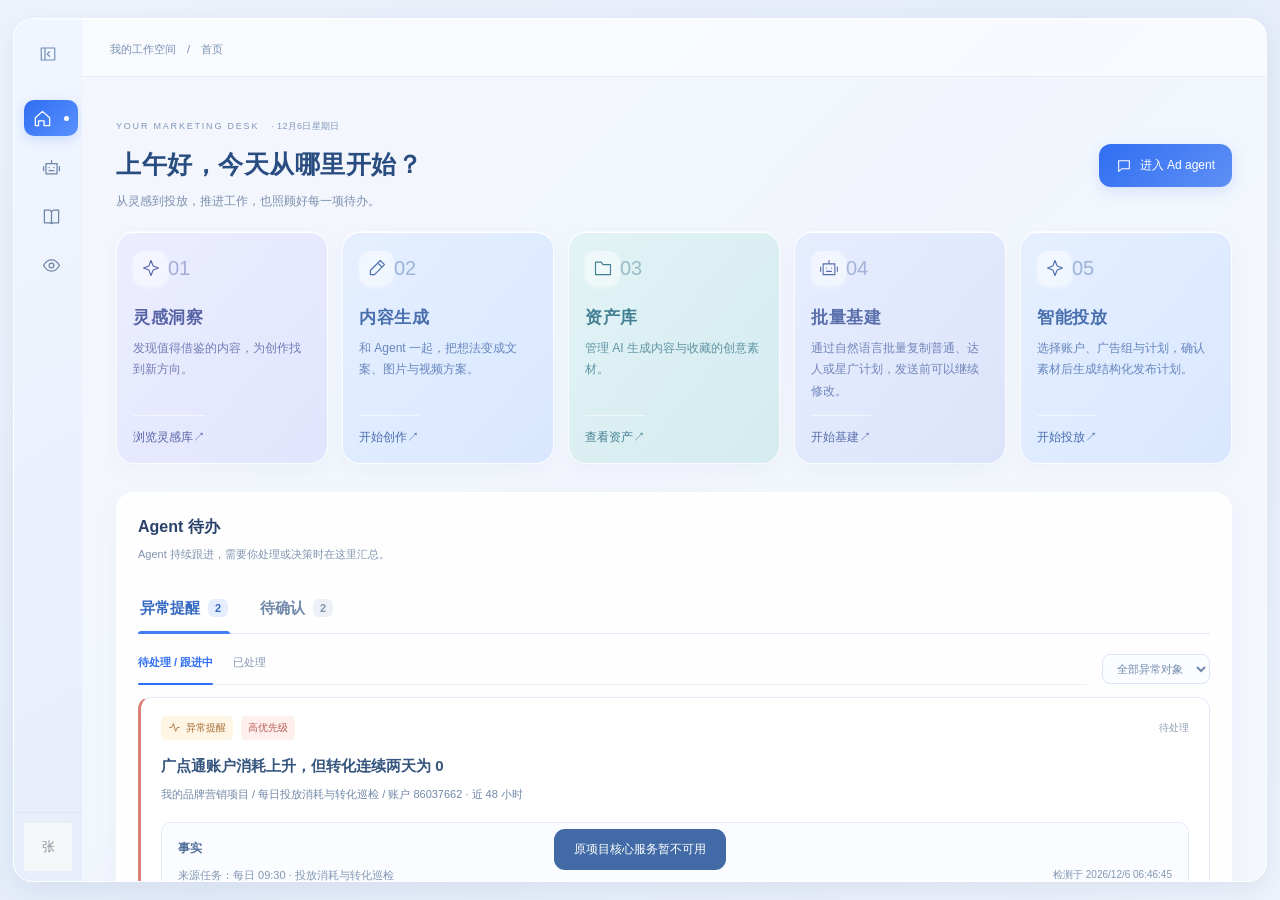
==== index.html @ 6345babe "Move project files into full management page" ====
<!doctype html><html lang="zh-CN"><head><meta charset="UTF-8"><meta name="viewport" content="width=device-width,initial-scale=1"><title>营销 Agent · 在线演示版</title><link rel="stylesheet" href="./marketing.css"><link rel="stylesheet" href="./release.css"><link rel="stylesheet" href="./journey.css"><link rel="stylesheet" href="./dashboard.css"><link rel="stylesheet" href="./inspiration.css?v=categorycascade3"><link rel="stylesheet" href="./assistant-workspace.css"><link rel="stylesheet" href="./agent-console.css"><link rel="stylesheet" href="./agent-focus.css"><link rel="stylesheet" href="./workspace-shell.css?v=projectpage1"><link rel="stylesheet" href="./video-workflow.css?v=exactbreakdown1"><link rel="stylesheet" href="./inspiration-tasks.css"><link rel="stylesheet" href="./content-assets.css"></head><body><div class="app" id="app"><aside class="sidebar"><div class="brand"><span class="brand-symbol">序</span><div>营销工作台<small>MARKETING WORKSPACE</small></div><button id="close-nav" class="mobile-only icon-btn" aria-label="关闭导航">×</button></div><button class="project-button" id="project-edit"><span class="project-avatar">M</span><span><b id="project-name"></b><small>项目空间 · 本地保存</small></span><span>⌄</span></button><nav id="navigation"></nav><div class="side-scroll"><div class="section-label">专业助理 <span>4</span></div><div class="agents" id="agents"></div><div class="section-label" style="margin-top:27px">最近工作 <span id="history-count"></span></div><div id="history"></div></div><div class="side-bottom"><div class="profile"><span class="profile-avatar">你</span><div>我的营销空间<small>本地工作版</small></div><button id="connections" class="icon-btn" aria-label="连接状态">⚙</button></div></div></aside><main class="main"><header><button id="open-nav" class="icon-btn mobile-only" aria-label="打开导航">☰</button><div class="breadcrumb"><span id="header-project"></span><span>/</span><b id="header-page">对话助手</b></div><button id="assistant-open" class="assistant-trigger">✧ 对话助手</button><button id="open-panel" class="context-button">◫ 项目资料</button></header><div id="view" class="view"></div></main><aside id="details" class="details"><div class="panel-header"><div class="panel-tabs"><button class="active" data-panel="context">项目资料</button><button data-panel="outputs">成果</button><button data-panel="flow">工作流</button></div><button class="icon-btn" id="close-panel" aria-label="关闭资料面板">×</button></div><div id="panel-body"></div><div class="panel-footer"><span class="live-dot"></span> 项目上下文自动共享 <span id="save-status">已保存</span></div></aside></div><dialog id="assistant-drawer" aria-label="全局对话助手"><div class="drawer-head"><div><b>✧ 项目对话助手</b><small>随时协作，保持当前工作现场</small></div><button id="assistant-expand" class="icon-btn" aria-label="展开助手">⤢</button><button id="assistant-close" class="icon-btn" aria-label="关闭助手">×</button></div><div class="drawer-context"><label for="assistant-project">当前项目</label><select id="assistant-project"></select><button id="assistant-new" class="small">＋ 新对话</button></div><div class="drawer-tabs"><button data-atab="chat" class="active">对话</button><button data-atab="history">历史</button><button data-atab="config">配置</button></div><div id="assistant-body"></div><div class="composer-area"><div class="composer-context"><span class="live-dot"></span><span id="composer-context">共享项目背景与已选资料</span><span class="local-pill">本地流程演示</span></div><form id="composer"><textarea id="prompt" aria-label="向营销助手提出需求" placeholder="给 Wefly 发送消息，@ 引用策略预设" rows="2"></textarea><div class="composer-tools"><button type="button" id="add-source" class="icon-btn" aria-label="添加资料">＋</button><span>项目助手 <span class="muted">⌄</span></span><small>未接入大模型</small><button id="send" type="submit" aria-label="发送" disabled>↑</button></div></form><div class="composer-foot">Enter 发送 · Shift + Enter 换行 <span>资料与草稿保存在此浏览器</span></div></div></dialog><dialog id="modal"><form id="modal-form"><div class="modal-head"><h2 id="modal-title"></h2><button type="button" id="modal-close" class="icon-btn" aria-label="关闭弹窗">×</button></div><p id="modal-desc"></p><div id="modal-fields"></div><div class="modal-actions"><button type="button" id="cancel">取消</button><button class="solid" id="save" type="submit">保存</button></div></form></dialog><div id="toast" role="status" hidden></div><script src="./static-host.js"></script><script src="./marketing.js?v=skillicon2"></script><script src="./release-core.js"></script><script src="./release-knowledge.js"></script><script src="./release-skills.js"></script><script src="./release-settings.js"></script><script src="./release-agent.js"></script><script src="./release-business.js"></script><script src="./journey-model.js"></script><script src="./journey-workbench.js"></script><script src="./dashboard-model.js"></script><script src="./dashboard.js"></script><script src="./inspiration-model.js"></script><script src="./inspiration.js?v=categorycascade3"></script><script src="./assistant-scenarios.js"></script><script src="./assistant-workspace.js?v=projectpage1"></script><script src="./assistant-presets.js"></script><script src="./agent-console.js"></script><script src="./agent-focus.js?v=primarytips1"></script><script src="./workspace-shell.js?v=projectpage1"></script><script src="./video-workflow.js?v=exactbreakdown1"></script><script src="./inspiration-tasks.js"></script><script src="./content-assets.js"></script></body></html>
---- marketing.css ----
:root{--ink:#30312f;--muted:#81837d;--line:#e2e2df;--side:#e7e7e6;--paper:#fcfcf9;--green:#52735b}*{box-sizing:border-box}body{margin:0;background:#f5f5f4;color:var(--ink);font:13px/1.6 -apple-system,BlinkMacSystemFont,"PingFang SC","Microsoft YaHei",sans-serif}button,input,textarea,select{font:inherit;color:inherit}button,a{cursor:pointer}button{border:1px solid var(--line);background:white;border-radius:9px;padding:8px 13px;transition:background .15s}button:hover{background:#f3f3ee}button:disabled{opacity:.45;cursor:not-allowed}button:focus-visible,a:focus-visible,input:focus-visible,textarea:focus-visible,select:focus-visible{outline:2px solid #91bca1;outline-offset:3px}a{color:#54755a;text-decoration:none}svg{width:20px;height:20px;fill:none;stroke:currentColor;stroke-width:1.6;stroke-linecap:round;stroke-linejoin:round;flex-shrink:0}.app{height:calc(100dvh - 36px);min-height:620px;margin:18px 13px;border-radius:20px;overflow:hidden;display:grid;grid-template-columns:238px minmax(420px,1fr) 330px;background:var(--paper);box-shadow:0 0 0 1px #d5d5d1,0 10px 32px #00000006}.sidebar{background:var(--side);display:flex;flex-direction:column;min-height:0}.brand{display:flex;gap:10px;align-items:center;padding:23px 22px 20px;font-size:16px;font-weight:600}.brand-symbol{font-family:'Songti SC',serif;font-size:24px;width:35px;height:35px;border:1px solid #b6b9b0;border-radius:11px;display:grid;place-items:center;background:#f3f2ed}.brand small{font-size:8px;letter-spacing:1.4px;color:#8d9087;display:block;font-weight:400;margin-top:2px}.project-button{margin:0 14px 16px;padding:11px;display:flex;align-items:center;gap:9px;text-align:left;background:#ffffff5c;border:1px solid #d8d9d4;border-radius:12px}.project-avatar{width:32px;height:32px;border-radius:9px;background:#eddcde;display:grid;place-items:center;color:#946a70;font-size:14px;font-weight:600}.project-button b{font-size:12px;font-weight:500;display:block;max-width:137px;white-space:nowrap;overflow:hidden;text-overflow:ellipsis}.project-button small{font-size:9px;color:#92958c}.project-button>span:last-child{margin-left:auto;color:#93988c}nav{padding:0 12px}nav a{display:flex;align-items:center;gap:12px;padding:9px 12px;margin:3px 0;color:#6c7167;border-radius:9px;font-size:12px}nav a.active{background:#f6f6f2;color:#30392f;box-shadow:0 1px 3px #00000004}nav a.active:after{content:'';width:5px;height:5px;background:#7aa180;border-radius:50%;margin-left:auto}nav a:hover{background:#ffffff70}nav .nav-divider{height:1px;background:#d8dad4;margin:12px}.side-scroll{padding:15px 20px;overflow:auto;flex:1;min-height:0}.section-label{font-size:10px;color:#90958b;display:flex;justify-content:space-between;align-items:center;margin-bottom:14px}.section-label>span{font-size:9px}.agents{display:grid;grid-template-columns:repeat(4,1fr);gap:7px}.agent{border:0;background:none;padding:0;font-size:9px;color:#7e8478;white-space:nowrap}.agent i{display:grid;place-items:center;width:35px;height:35px;border-radius:50%;margin:0 auto 7px;font-style:normal}.agent i svg{width:20px;height:20px;color:#454e3f}.agent:nth-child(1) i{background:#a9c7b0}.agent:nth-child(2) i{background:#e5cf8b}.agent:nth-child(3) i{background:#dfb290}.agent:nth-child(4) i{background:#c5bdd5}.history-item{display:flex;width:100%;gap:9px;align-items:center;border:0;background:none;padding:7px 0;font-size:10px;color:#80867a;text-align:left}.history-item span:last-child{overflow:hidden;white-space:nowrap;text-overflow:ellipsis}.history-item svg{width:15px;height:15px}.side-bottom{border-top:1px solid #d8dad4}.side-bottom>button{display:flex;align-items:center;gap:11px;width:100%;border:0;border-radius:0;background:#f1f1ed;padding:12px 23px;font-size:11px;color:#777e70}.side-bottom>button span:last-child{margin-left:auto}.profile{display:flex;align-items:center;gap:9px;padding:15px 20px;font-size:11px}.profile-avatar{display:grid;place-items:center;background:#ded5a4;border-radius:50%;width:29px;height:29px;color:#776f46}.profile small{display:block;font-size:9px;color:#999e91}.profile button{margin-left:auto}.main{min-width:0;display:flex;flex-direction:column;overflow:hidden}header{display:flex;align-items:center;justify-content:space-between;padding:22px 28px 17px;gap:10px;flex-shrink:0}.breadcrumb{display:flex;gap:11px;align-items:center;font-size:11px;color:#93988d;min-width:0}.breadcrumb span:first-child{overflow:hidden;text-overflow:ellipsis;white-space:nowrap;max-width:180px;color:#636c5c}.breadcrumb b{font-weight:400;white-space:nowrap;color:#666c60}.context-button{font-size:10px;border:0;background:transparent;color:#8b9284;white-space:nowrap}.view{padding:10px 32px 26px;overflow:auto;flex:1;scrollbar-width:thin;scrollbar-color:#dedfd7 transparent}.date-divider{display:flex;align-items:center;gap:12px;font-size:9px;color:#a4a79f;margin:5px 0 30px}.date-divider:before,.date-divider:after{content:'';height:1px;background:#ecece5;flex:1}.welcome-symbol{font-size:34px;line-height:1;margin-bottom:22px;color:#8e9d87}.welcome h1{font-family:'Songti SC',STSong,serif;font-size:31px;line-height:1.5;font-weight:500;margin:0 0 12px;letter-spacing:1px}.welcome p{color:#8b9182;font-size:12px;line-height:1.95;margin:0}.project-brief{margin-top:24px;display:flex;align-items:center;gap:12px;padding:15px 16px;background:#f1f2ec;border:1px solid #e6e8de;border-radius:14px}.brief-icon{width:35px;height:35px;display:grid;place-items:center;background:#e0e6d7;border-radius:10px;color:#7e8c70}.project-brief b{display:block;font-size:12px;font-weight:500}.project-brief small{font-size:10px;color:#929988}.project-brief button{margin-left:auto;font-size:10px;border:0;background:transparent;color:#718361;white-space:nowrap}.flow-strip{display:flex;gap:5px;align-items:center;flex-wrap:wrap;font-size:10px;color:#a2a898;margin:20px 0 27px}.flow-strip button{padding:5px 8px;border:0;background:transparent;color:#838e76;font-size:10px}.flow-strip button:first-child{background:#edf0e7;border-radius:6px;color:#60754f}.section-heading{display:flex;align-items:center;justify-content:space-between;margin:24px 0 13px}.section-heading h2{font-size:12px;font-weight:500;margin:0}.section-heading span{color:#a2a798;font-size:10px}.suggestions{display:grid;grid-template-columns:1fr 1fr;gap:12px}.suggestion{padding:17px 16px;border:1px solid #e6e7df;background:#fff;border-radius:16px;text-align:left;position:relative;min-height:112px}.suggestion i{display:grid;place-items:center;width:27px;height:27px;background:#edf1e7;border-radius:8px;margin-bottom:10px;color:#778c64}.suggestion:nth-child(2) i{background:#f1ecdf;color:#a38d58}.suggestion:nth-child(3) i{background:#eee9f3;color:#9986ad}.suggestion:nth-child(4) i{background:#f5eae2;color:#b28f73}.suggestion i svg{width:16px;height:16px}.suggestion b{font-size:12px;font-weight:500;display:block}.suggestion p{font-size:10px;line-height:1.8;color:#959c8c;margin:5px 0 0}.suggestion:after{content:'↗';position:absolute;right:15px;top:17px;color:#b4bbac}.status-note{font-size:10px;line-height:1.8;color:#969e8c;border-top:1px solid #e9eae3;padding-top:15px;margin-top:23px}.composer-area{padding:0 27px 15px;flex-shrink:0;background:var(--paper)}.composer-context{display:flex;align-items:center;gap:6px;font-size:9px;color:#959f8b;margin:0 5px 10px}.live-dot{width:5px;height:5px;background:#8aab85;border-radius:50%;display:inline-block;flex-shrink:0}.local-pill{margin-left:auto;background:#f0eee4;color:#999271;padding:2px 7px;border-radius:5px;font-size:9px}#composer{border:1px solid #dedfd7;background:white;border-radius:19px;padding:15px 16px 10px;box-shadow:0 3px 12px #00000003}#prompt{width:100%;border:0;outline:none;resize:none;background:none;font-size:12px;line-height:1.8;min-height:50px;max-height:120px}#prompt::placeholder{color:#a7ad9e}.composer-tools{display:flex;align-items:center;gap:10px;font-size:10px;color:#808b74;margin-top:9px}.composer-tools small{font-size:9px;color:#a8ad9e}.icon-btn{display:grid;place-items:center;padding:5px;border:0;background:transparent;border-radius:6px;color:#8c9483;font-size:17px}.composer-tools #send{margin-left:auto;width:31px;height:31px;border:0;background:#eeeeea;border-radius:10px;padding:0;color:#a5aa9a;font-size:20px}.composer-tools #send:not(:disabled){background:#c7dfbf;color:#527148}.composer-foot{font-size:8px;color:#a3ab98;display:flex;justify-content:space-between;margin:8px 5px 0}.details{background:white;border:1px solid #e3e4dd;border-radius:17px;margin:13px 13px 13px 0;display:flex;flex-direction:column;min-height:0;overflow:hidden}.panel-header{display:flex;justify-content:space-between;align-items:center;gap:5px;padding:18px 17px 14px;border-bottom:1px solid #f0f0eb}.panel-tabs{display:flex;gap:12px}.panel-tabs button{padding:4px 0;border:0;background:none;font-size:11px;color:#a0a595;border-radius:0}.panel-tabs button.active{color:#535f48;border-bottom:1px solid #829876}.panel-header .icon-btn{font-size:18px}#panel-body{padding:20px 18px;overflow:auto;flex:1;scrollbar-width:thin}.panel-intro{font-size:10px;color:#929b85;line-height:1.9;margin:0 0 20px}.setup-card{display:flex;align-items:center;gap:11px;width:100%;background:white;border:1px dashed #dcdfd2;border-radius:14px;padding:16px 12px;margin:10px 0;text-align:left}.setup-card.saved{border:1px solid #dce6d3;background:#fbfdf8}.setup-icon{width:33px;height:33px;display:grid;place-items:center;border-radius:9px;background:#e6efdc;color:#79905f;flex-shrink:0}.setup-card:nth-child(3n) .setup-icon{background:#eee8f7;color:#9c85bd}.setup-card:nth-child(3n+1) .setup-icon{background:#f6eade;color:#b19572}.setup-copy{min-width:0;flex:1}.setup-copy strong{font-weight:500;font-size:11px;display:block}.setup-copy small{font-size:9px;color:#98a08e;display:block;line-height:1.9;margin-top:3px;overflow:hidden;text-overflow:ellipsis;white-space:nowrap}.plus{font-size:18px;color:#b1b9a5}.saved .plus{font-size:13px;color:#83a26d}.panel-mini{margin-top:23px;border-top:1px solid #eeeFE8;padding-top:17px;font-size:10px;color:#909b82;line-height:1.9}.panel-mini b{display:block;font-size:11px;font-weight:500;color:#6f7d60;margin-bottom:6px}.panel-mini a{display:block;margin-top:9px;color:#758c62}.panel-footer{padding:14px 18px;border-top:1px solid #edeee7;display:flex;align-items:center;gap:6px;font-size:9px;color:#9ca58f}.panel-footer>span:last-child{margin-left:auto}.page-head{margin-bottom:21px}.page-head .eyebrow{font-size:9px;letter-spacing:2px;color:#9aa38e}.page-head h1{font-family:'Songti SC',STSong,serif;font-size:28px;font-weight:500;margin:7px 0}.page-head p{font-size:11px;color:#919b84;margin:0;line-height:1.9}.toolbar{display:flex;gap:8px;flex-wrap:wrap;margin-bottom:17px}.toolbar input,.toolbar select{min-width:0;flex:1;border:1px solid #e1e5d8;border-radius:9px;padding:9px 11px;background:white;font-size:11px}.solid{background:#52694b;color:white;border-color:#52694b}.solid:hover{background:#435c3d}.soft{background:#eef2e7;border-color:#dce5d0;color:#70885c}.small{font-size:10px;padding:6px 9px}.card{border:1px solid #e4e7dc;background:white;border-radius:16px;padding:18px;margin-bottom:14px}.card h3{font-size:13px;font-weight:500;margin:0 0 8px}.card p{font-size:11px;color:#929d84;line-height:1.9;margin:7px 0}.tag{display:inline-block;background:#f0f2e9;color:#85936f;padding:3px 7px;font-size:9px;border-radius:5px}.tag.gold{background:#f5f0df;color:#a29463}.tag.purple{background:#eeeaf3;color:#9b8cae}.tag.red{background:#f8eee8;color:#b58f77}.card-top{display:flex;align-items:center;justify-content:space-between;gap:10px;margin-bottom:10px}.card-actions{display:flex;gap:7px;flex-wrap:wrap;margin-top:13px}.card-actions button{font-size:10px;padding:7px 10px}.empty{padding:32px 19px;border:1px dashed #dce2d2;border-radius:16px;text-align:center;color:#98a18c;font-size:12px;line-height:2}.empty svg{display:block;margin:0 auto 10px;width:28px;height:28px}.two-cards{display:grid;grid-template-columns:1fr 1fr;gap:12px}.source-cover{height:90px;border-radius:11px;background:#edf0e5;display:flex;align-items:center;justify-content:space-between;padding:16px;margin-bottom:15px;color:#8c9c79}.source-cover.alt{background:#f2eae1;color:#ad9981}.source-cover.purple{background:#eee9f1;color:#a596af}.source-cover svg{width:36px;height:36px}.source-cover span{font-family:'Songti SC',serif;font-size:20px}.copy{white-space:pre-wrap;font-size:12px;line-height:2;color:#758365;background:#f8faf4;padding:15px;border-radius:10px;overflow-wrap:anywhere}.copy.locked{background:#fcf8ed;border:1px solid #eee4c3}.timeline{border-left:1px solid #e1e7d8;padding-left:18px;margin:14px 0 14px 8px}.timeline-item{position:relative;padding:0 0 19px}.timeline-item:before{content:'';position:absolute;left:-22px;top:7px;width:7px;height:7px;border-radius:50%;background:#acbd9b;border:2px solid #fcfcf9}.timeline-item b{font-size:12px;font-weight:500}.timeline-item p{font-size:11px;color:#97a087;margin:5px 0}.metrics{display:grid;grid-template-columns:repeat(3,1fr);gap:10px;margin-bottom:17px}.metric{background:#f2f4ed;border-radius:12px;padding:14px 12px}.metric small{color:#98a38c;font-size:10px}.metric b{display:block;font-size:24px;color:#6d815b;font-weight:500;margin-top:5px}.message{padding:14px 16px;border:1px solid #e4e8db;border-radius:14px;margin:14px 0;font-size:12px;line-height:1.9;white-space:pre-wrap;overflow-wrap:anywhere}.message.user{background:#eef2e8;margin-left:32px}.message.assistant{background:white;margin-right:8px}.message small{display:block;color:#a1ab94;font-size:9px;margin-bottom:6px}.message button{margin-top:12px;font-size:10px}.notice{background:#f6f2e7;border:1px solid #ebe5d2;border-radius:11px;color:#a19574;font-size:10px;line-height:1.9;padding:12px 14px;margin-bottom:17px}.data-table{overflow:auto}table{border-collapse:collapse;width:100%;font-size:11px}td,th{padding:10px;border-bottom:1px solid #e8ecdf;text-align:left;font-weight:400}th{color:#a1aa95}td{color:#7d8e6a}.flow-step{display:flex;gap:12px;margin-bottom:21px;align-items:flex-start}.flow-number{background:#edf2e7;color:#8a9e73;display:grid;place-items:center;width:25px;height:25px;border-radius:50%;font-size:10px;flex-shrink:0}.flow-step b{font-size:11px;font-weight:500}.flow-step p{font-size:10px;color:#9da78e;margin:4px 0}.flow-step button{font-size:9px;padding:5px 8px;margin-top:5px}.panel-output{padding:12px 0;border-bottom:1px solid #edf0e6}.panel-output b{display:block;font-size:11px;font-weight:500}.panel-output small{font-size:9px;color:#a2ac93}.panel-output button{font-size:9px;padding:4px 8px;float:right}dialog{width:min(600px,calc(100vw - 28px));max-height:86vh;overflow:auto;border:1px solid #dce0d3;border-radius:20px;padding:25px;background:#fcfcf9;box-shadow:0 20px 60px #303b2225}dialog::backdrop{background:#34382c50;backdrop-filter:blur(3px)}.modal-head{display:flex;justify-content:space-between;align-items:center}.modal-head h2{font-size:18px;font-weight:500;margin:0}#modal-desc{font-size:11px;color:#939e84;line-height:1.9;margin:12px 0 20px}#modal-fields label{display:block;font-size:11px;margin:14px 0;color:#78866a}#modal-fields input,#modal-fields textarea,#modal-fields select{display:block;width:100%;padding:10px;border:1px solid #dce3d1;border-radius:9px;background:white;margin-top:7px;font-size:12px}#modal-fields textarea{min-height:100px;resize:vertical}.modal-actions{display:flex;gap:9px;justify-content:flex-end;margin-top:22px;font-size:12px}#toast{position:fixed;bottom:30px;left:50%;transform:translateX(-50%);background:#54634b;color:white;padding:11px 20px;border-radius:11px;font-size:12px;z-index:20;max-width:85vw}.mobile-only{display:none}.muted{color:#a6af9b}.hide-details{grid-template-columns:238px minmax(420px,1fr)}.hide-details .details{display:none}@media(min-width:1600px){.app{grid-template-columns:270px minmax(460px,1fr) 380px}.view{padding-inline:50px}.composer-area{padding-inline:45px}}@media(max-width:1150px){.app{grid-template-columns:205px minmax(365px,1fr) 280px}.brand{padding:20px 17px;font-size:14px}.view{padding:8px 23px 24px}.composer-area{padding-inline:20px}.side-scroll{padding:15px}header{padding:20px}.hide-details{grid-template-columns:205px minmax(365px,1fr)}.panel-tabs{gap:9px}.panel-tabs button{font-size:10px}.welcome h1{font-size:27px}.agents{gap:4px}.agent i{width:31px;height:31px}}@media(max-width:900px){.app,.hide-details{grid-template-columns:205px minmax(0,1fr)}.details{display:none}.app.show-details .details{display:flex;position:fixed;right:16px;top:18px;bottom:18px;width:330px;margin:0;z-index:6;box-shadow:-15px 0 50px #343b2525}.view{padding-inline:28px}.composer-area{padding-inline:24px}}@media(max-width:600px){.app,.hide-details{margin:8px;height:calc(100dvh - 16px);min-height:0;border-radius:16px;grid-template-columns:minmax(0,1fr)}.sidebar{display:none}.app.show-nav .sidebar{display:flex;position:fixed;left:8px;top:8px;bottom:8px;width:245px;z-index:8;box-shadow:20px 0 50px #343b2530;border-radius:16px}.mobile-only{display:grid}.brand .mobile-only{margin-left:auto}.app.show-details .details{left:12px;right:12px;top:12px;bottom:12px;width:auto}.main header{padding:16px 13px;gap:7px}.breadcrumb{gap:7px;font-size:10px;flex:1}.breadcrumb span:first-child{max-width:115px}.context-button{padding:6px;font-size:10px}.view{padding:8px 19px 23px}.welcome h1{font-size:25px}.welcome p{font-size:11px}.welcome-symbol{margin-bottom:17px}.date-divider{margin-bottom:25px}.suggestions{gap:9px}.suggestion{padding:14px 12px}.suggestion b{font-size:11px}.suggestion p{font-size:10px}.composer-area{padding:0 14px 10px}.composer-context{font-size:8px}.composer-foot{font-size:7px}#prompt{font-size:11px}#composer{padding:12px}.two-cards{grid-template-columns:1fr}.toolbar input{flex-basis:100%}.project-brief{padding:12px;gap:8px}.project-brief small{font-size:9px}.metrics{gap:7px}.metric{padding:11px}.metric b{font-size:20px}.flow-strip{gap:2px}.flow-strip button{padding:5px;font-size:9px}.page-head h1{font-size:25px}.card{padding:15px}}
@media(prefers-reduced-motion:reduce){*{transition:none!important}}
/* Blue frost visual system; business navigation and existing workflows retained. */
:root{--ink:#24365a;--muted:#7a8aa8;--line:#e3eaf6;--side:#edf3fc;--paper:#f5f8fe;--green:#2f6ef2}body{background:linear-gradient(135deg,#eef3fb 0%,#e4ecf9 50%,#eef2fb 100%);color:#24365a}.app{background:#f5f8fecc;border:1px solid #ffffffbb;box-shadow:0 8px 28px #1c3a7814,inset 0 1px 0 #fff}.sidebar{background:linear-gradient(150deg,#f0f5ffe8,#e5edfada)}.brand-symbol{background:linear-gradient(135deg,#2f6ef2,#77a4ff);color:white;border-color:#ffffff88;box-shadow:0 4px 12px #2f6ef220}.brand small{color:#889dc0}.project-button{background:#ffffffa8;border-color:#dce6f6}.project-avatar{background:#e0eafe;color:#6587c0}.project-button small{color:#8b9cb8}.project-button>span:last-child{color:#91a4c3}nav a{color:#6f85a6}nav a.active{background:linear-gradient(135deg,#2f6ef2,#5a92ff);color:white;box-shadow:0 4px 12px #2f6ef22b}nav a.active:after{background:white}nav a:hover{background:#dce9fe}nav a.active:hover{background:#427bf0}nav .nav-divider{background:#dae5f6}.side-scroll{display:none}.side-bottom{margin-top:auto;border-color:#dce7f8}.side-bottom>button{background:#f6f9ff99;color:#7690b6}.profile small{color:#8e9eb9}.profile-avatar{background:#dce8fd;color:#6287c2}.profile{color:#627b9e}.breadcrumb,.breadcrumb span:first-child,.breadcrumb b{color:#7890b3}.main header{background:#ffffff5c;border-bottom:1px solid #e5edf8}.assistant-trigger{margin-left:auto;color:white;background:linear-gradient(135deg,#2f6ef2,#5a92ff 65%,#7aa8ff);border:0;border-radius:10px;font-size:12px;padding:9px 15px;box-shadow:0 4px 12px #2f6ef225;white-space:nowrap}.assistant-trigger:hover{background:#3978f0}.context-button{color:#7796c2}.view{padding-top:25px}.welcome h1,.page-head h1{font-family:inherit;color:#2a548f;font-size:27px;font-weight:600;letter-spacing:0}.welcome-symbol{color:#729ce9}.welcome p,.page-head p{color:#7a8eac;font-size:12px}.page-head .eyebrow{color:#91a6c8}.date-divider{color:#91a6c7}.date-divider:before,.date-divider:after{background:#e2eaf8}.card,.suggestion{background:#ffffffdf;backdrop-filter:blur(8px);border-color:#ffffffc9;border-radius:18px;box-shadow:0 8px 28px #1c3a780d,inset 0 1px 0 white}.suggestion b{color:#476899;font-size:13px}.suggestion p,.card p{color:#7c91b1;font-size:12px}.suggestion i{background:#e7efff;color:#749be1}.suggestion:after{color:#9bb4dd}.card h3{font-size:14px;color:#47658f}.project-brief{background:linear-gradient(135deg,#eaf2ff,#f4f8ff);border-color:#dbe7fb}.project-brief b{color:#587cb4}.project-brief small{color:#8b9fbc}.project-brief button{color:#6790ce}.brief-icon{background:#dfeaff;color:#79a0e2}.flow-strip{color:#a4b6d3}.flow-strip button{color:#7b98c4}.flow-strip button:first-child{background:#e7effc;color:#5c89cb}.status-note{color:#8da2c1;border-color:#e3ebf7}.section-heading span{color:#91a5c3}.solid{background:linear-gradient(135deg,#2f6ef2,#5a92ff 65%,#7aa8ff);border-color:transparent;color:white;box-shadow:0 4px 14px #2f6ef225}.solid:hover{background:#3676ed}.soft{background:#edf4ff;border-color:#d9e6fb;color:#7198ce}button{border-color:#dce5f5;border-radius:10px}button:hover{background:#eef5ff}button:focus-visible,a:focus-visible,input:focus-visible,textarea:focus-visible,select:focus-visible{outline-color:#6d9bf5}a{color:#5687d2}.details{background:#ffffffdf;border-color:#ffffffd9;border-radius:18px;box-shadow:0 8px 28px #1c3a7808}.panel-tabs button{color:#94a6c2}.panel-tabs button.active{color:#4a7cc7;border-color:#6696e7}.panel-intro{color:#8b9fbd;font-size:11px}.setup-card{border-color:#dce7f7;background:#fbfdff}.setup-card.saved{background:linear-gradient(135deg,#f0f5ff,#e7efff);border-color:#aac5f4}.setup-copy strong{font-size:12px;color:#5a77a1}.setup-copy small{color:#869dbd;font-size:10px}.saved .plus{color:#6793da}.panel-mini{border-color:#e7edf7;color:#8ca0be}.panel-mini b{color:#6c8bb8}.panel-mini a{color:#638ed0}.panel-footer{color:#94a9c8;border-color:#e8eef8}.panel-header{border-color:#e8eef8}.icon-btn{color:#829bc1}.copy{background:#f2f7ff;color:#617fa9}.copy.locked{background:linear-gradient(160deg,#fffdf6,#fdf8ea);border-color:#ecd59a;color:#a28a53}.notice{background:#fcf8ee;color:#a28f67;border-color:#f0e5ca}.tag{background:#eaf1fd;color:#7297cc}.tag.gold{background:#faf3df;color:#b09a60}.metrics .metric{background:#eaf2ff}.metric b{color:#5d88cc}.metric small{color:#8ba3c7}.toolbar input,.toolbar select{border-color:#dbe6f7}.empty{border-color:#d9e6f7;color:#90a6c8}.source-cover{background:#e9f1fe;color:#8faade}.timeline{border-color:#c8dcf8}.timeline-item:before{background:#93b8ed;border-color:#f6f9ff}.timeline-item p{color:#8fa3c0}.data-table td{color:#7993b9}.data-table th{color:#94a9c8}td,th{border-color:#e5edf9}.muted{color:#95a9c7}dialog{background:#fafdff;border:1px solid white;box-shadow:0 20px 80px #1c3a783b}dialog::backdrop{background:#1f355b40;backdrop-filter:blur(3px)}#modal-desc{color:#829abb}#modal-fields label{color:#7893bb}#modal-fields input,#modal-fields textarea,#modal-fields select{border-color:#dbe6f8}.composer-area{background:#f6f9ff;padding:12px 22px 16px}.composer-context{color:#88a2c6}.composer-foot{color:#95a9c6}.composer-tools{color:#7793ba}.composer-tools small{color:#a0b1c9}#composer{border-color:#c9dcf8;border-radius:18px;box-shadow:0 4px 16px #2f6ef208}#prompt::placeholder{color:#a0b3ce}#send:not(:disabled){background:linear-gradient(135deg,#2f6ef2,#5a92ff)!important;color:white!important}.live-dot{background:#7c9edf}#toast{background:#416aa6;z-index:100}#assistant-drawer{position:fixed;inset:12px 12px 12px auto;margin:0;width:min(740px,56vw);height:calc(100dvh - 24px);max-height:none;max-width:none;border-radius:20px;padding:0;overflow:hidden;flex-direction:column}#assistant-drawer[open]{display:flex}#assistant-drawer.expanded{width:calc(100vw - 24px)}.drawer-head{display:flex;gap:12px;align-items:center;padding:20px 22px 16px;border-bottom:1px solid #e6edf8}.drawer-head>div{flex:1}.drawer-head b{display:block;font-size:16px;color:#426ba8}.drawer-head small{display:block;color:#91a6c3;font-size:10px;margin-top:4px}.drawer-context{display:flex;align-items:center;gap:10px;padding:14px 22px;font-size:11px;color:#869fc2}.drawer-context select{min-width:0;flex:1;border:1px solid #dce7f7;background:white;border-radius:9px;padding:9px;font-size:12px}.drawer-tabs{display:flex;gap:5px;margin:0 22px 12px;padding:4px;background:#edf3fd;border-radius:11px}.drawer-tabs button{border:0;background:none;flex:1;color:#819ac0;font-size:12px}.drawer-tabs button.active{color:white;background:linear-gradient(135deg,#2f6ef2,#5a92ff);box-shadow:0 3px 10px #2f6ef225}#assistant-body{flex:1;min-height:0;overflow:auto;padding:4px 22px 20px}.chat-welcome{text-align:center;padding:55px 25px}.chat-welcome .orb{display:grid;place-items:center;width:58px;height:58px;margin:0 auto 20px;background:linear-gradient(135deg,#e2edff,#f1f6ff);border-radius:18px;font-size:35px;color:#86a8e7}.chat-welcome h2{font-size:19px;color:#567bac}.chat-welcome p{font-size:12px;line-height:1.9;color:#859cba}.message{color:#607ca4;border-color:#dfe8f6}.message.user{background:#eaf2ff}.message small{color:#93a7c4}.context-chips{display:flex;flex-wrap:wrap;gap:6px;padding:0 0 13px}.context-chips span{font-size:10px;background:#edf4ff;color:#7197ce;padding:5px 8px;border-radius:7px}.session-item{display:block;width:100%;text-align:left;border:1px solid #e4ecf8;background:white;border-radius:12px;padding:13px 15px;margin:9px 0}.session-item.active{border-color:#8eb4f4;background:#eff5ff}.session-item b{display:block;font-weight:500;font-size:12px;color:#6583b1}.session-item small{font-size:10px;color:#9aacc7}.config-choice{display:flex;align-items:flex-start;gap:10px;padding:13px;background:#ffffffb8;border:1px solid #e1eaf8;border-radius:12px;margin:9px 0;font-size:12px;color:#637ea5}.config-choice input{accent-color:#2f6ef2;margin-top:5px}.config-choice span{flex:1}.config-choice small{display:block;font-size:10px;color:#92a5bf;margin-top:4px}.setting-tabs{display:flex;gap:7px;flex-wrap:wrap;margin-bottom:20px}.setting-tabs button.active{color:#fff;background:linear-gradient(135deg,#2f6ef2,#5a92ff);border-color:transparent}.setting-heading{font-size:13px;font-weight:500;color:#5b7da9;margin:20px 0 9px}.project-switcher{display:flex;gap:10px;margin-bottom:16px}.project-switcher select{flex:1;min-width:0;border:1px solid #dbe6f7;border-radius:10px;padding:10px;background:white}.scope-link{font-size:11px;color:#7192c0;display:block;margin-top:13px}.attach-note{border-left:3px solid #9cbeef;background:#eff5ff;padding:10px 12px;font-size:11px;line-height:1.8;color:#7895ba;margin-bottom:14px}.history-search{width:100%;padding:10px;border:1px solid #dce7f7;border-radius:10px;margin:8px 0;font-size:12px}.drawer-quiet .composer-area{display:none}@media(max-width:900px){#assistant-drawer{width:min(720px,86vw)}}@media(max-width:600px){#assistant-drawer{inset:0;width:100vw;height:100dvh;border-radius:0}#assistant-drawer.expanded{width:100vw}.drawer-head{padding:16px}.drawer-context{padding:12px 16px;flex-wrap:wrap}.drawer-context label{font-size:10px}.drawer-tabs{margin-inline:16px}#assistant-body{padding-inline:16px}.assistant-trigger{font-size:10px;padding:8px}.breadcrumb span:first-child{max-width:80px}.context-button{font-size:9px}.drawer-context select{max-width:100%}.main header{flex-wrap:wrap}.composer-context{flex-wrap:wrap}.welcome h1{font-size:24px}}
---- release.css ----
/* Source modules extend the existing blue frost workbench. */
:root{--release-accent:#2f6ef2;--release-surface:rgba(255,255,255,.82);--release-border:#dce6f6;--release-muted:#637797}
#navigation{overflow-y:auto;min-height:0;flex:1;scrollbar-width:thin;padding-bottom:16px}
#navigation a{min-height:36px;padding-top:8px;padding-bottom:8px}
.release-nav-heading{font-size:10px;letter-spacing:1px;color:#8294b0;padding:16px 13px 7px}
.sidebar .brand,.sidebar .project-button,.side-bottom{flex-shrink:0}
#workspace-settings svg{width:16px;height:16px;fill:none;stroke:currentColor;stroke-width:1.5}
.release-settings{display:grid;grid-template-columns:134px minmax(0,1fr);gap:18px;align-items:start;padding:17px;border:1px solid #fff;border-radius:18px;background:#ffffff60;box-shadow:0 8px 28px #1c3a7808}
.release-settings>nav{display:flex;flex-direction:column;gap:5px}
.release-settings>nav button{text-align:left;font-size:12px;line-height:1.5;padding:10px 9px;border:1px solid transparent;background:transparent;border-radius:10px;white-space:normal}
.release-settings>nav button.active{color:var(--release-accent);background:#eaf1ff;border-color:#c6d8fb;font-weight:600}
.release-settings>section{min-width:0;padding:3px 2px}
.release-settings h2{font-size:17px;margin:2px 0 13px}
.release-settings h3{font-size:13px}
.release-settings p{font-size:12px;line-height:1.85;color:var(--release-muted);margin-bottom:15px}
.release-settings .card{padding:16px;margin-top:12px;background:var(--release-surface)}
.release-section-title{display:flex;align-items:center;justify-content:space-between;gap:10px;margin-bottom:12px;flex-wrap:wrap}
.release-section-title h2,.release-section-title h3{margin:0}
.release-settings-grid{display:grid;grid-template-columns:1fr 1fr;gap:11px;margin:20px 0}
.release-settings-grid button{text-align:left;position:relative;padding:16px 13px;min-height:125px;background:var(--release-surface);border:1px solid #e1eaf8;border-radius:15px;box-shadow:0 5px 18px #1c3a7805}
.release-settings-grid svg{width:22px;height:22px;fill:none;stroke:var(--release-accent);stroke-width:1.5;margin-bottom:10px}
.release-settings-grid b,.release-settings-grid small{display:block}
.release-settings-grid b{font-size:13px;margin-bottom:6px}
.release-settings-grid small{font-size:11px;line-height:1.7;color:var(--release-muted)}
.release-settings-grid span{position:absolute;right:14px;top:16px;color:#90a4c4}
.release-settings-links{display:flex;flex-wrap:wrap;gap:12px 18px;border-top:1px solid var(--release-border);padding-top:16px;margin:12px 0 20px;font-size:12px}
.release-actions{display:flex;align-items:center;gap:8px;flex-wrap:wrap;margin:14px 0}
.release-summary{display:flex;align-items:center;justify-content:space-between;gap:12px;padding:12px 0 17px;font-size:12px;color:var(--release-muted)}
.release-footnote{font-size:11px!important;color:var(--release-muted);line-height:1.8;margin:12px 0 18px}
.release-empty{padding:24px 15px;text-align:center;border:1px dashed #c5d7f2;border-radius:15px;background:#f6f9ff;margin:18px 0}
.release-empty>span{display:grid;place-items:center;width:43px;height:43px;border-radius:14px;background:#e7efff;color:var(--release-accent);margin:0 auto 15px}
.release-empty svg{width:22px;height:22px;fill:none;stroke:currentColor;stroke-width:1.5}
.release-empty h3{font-size:15px}
.release-empty p{max-width:430px;margin:10px auto 18px;font-size:12px;line-height:1.85;color:var(--release-muted)}
.release-empty button{margin:4px}
.release-feature-grid{display:grid;grid-template-columns:1fr 1fr;gap:15px;margin:22px 0}
.release-feature-grid div{border-left:2px solid #b6cef7;padding-left:12px}
.release-feature-grid b,.release-feature-grid small{display:block;font-size:12px;line-height:1.8}
.release-feature-grid small{color:var(--release-muted);font-size:11px}
.release-meta{font-size:11px;color:var(--release-muted);margin:15px 0}
.knowledge-card h3{display:flex;align-items:center;gap:10px;overflow-wrap:anywhere}
.knowledge-card h3 svg{width:20px;height:20px;flex-shrink:0;fill:none;stroke:var(--release-accent);stroke-width:1.5}
.knowledge-card p{overflow-wrap:anywhere}
.release-form{display:flex;flex-direction:column;gap:14px}
.release-form label,.release-label,.release-form-grid label{display:flex;flex-direction:column;gap:8px;font-size:12px;line-height:1.6;min-width:0}
.release-form input:not([type=checkbox]),.release-form textarea,.release-form select,.release-form-grid input,.release-form-grid select,.release-label select{width:100%;border:1px solid var(--release-border);border-radius:9px;padding:10px 12px;background:var(--release-surface);color:inherit;min-width:0;font:inherit}
.release-form textarea{resize:vertical;line-height:1.8;min-height:100px}
.release-form .config-choice{flex-direction:row;align-items:center}
.release-form-grid{display:grid;grid-template-columns:1fr 1fr;gap:14px}
.release-form>button{align-self:flex-start}
.release-form details{border-bottom:1px solid var(--release-border);padding:13px 0}
.release-form details summary{cursor:pointer;font-size:13px;margin-bottom:12px;line-height:1.7}
.release-form details label{margin:10px 0}
.release-sticky-actions{position:sticky;bottom:0;background:#f4f8fff5;padding:12px;border:1px solid #dce8f9;border-radius:12px;z-index:1}
.release-colors{display:flex;flex-wrap:wrap;gap:9px;margin:14px 0 23px}
.release-colors button{width:28px;height:28px;border-radius:50%;background:var(--swatch);border:2px solid white;padding:0;color:white;box-shadow:0 0 0 1px #dce5f4}
.release-colors button[aria-pressed=true]{box-shadow:0 0 0 2px var(--swatch);outline-offset:4px}
.release-url{word-break:break-all}
.release-skill-list{display:flex;flex-direction:column;gap:11px}
.release-skill-item{display:flex;text-align:left;gap:13px;padding:18px;background:var(--release-surface);border:1px solid #e1eafa;border-radius:15px;align-items:flex-start}
.release-skill-item i{display:grid;place-items:center;width:36px;height:36px;background:#eaf1ff;border-radius:11px;color:var(--release-accent);flex-shrink:0}
.release-skill-item svg{width:18px;height:18px;stroke:currentColor;stroke-width:1.4;fill:none}
.release-skill-item>span:nth-child(2){flex:1;min-width:0}
.release-skill-item b,.release-skill-item small,.release-skill-item em{display:block;font-style:normal}
.release-skill-item b{font-size:13px;margin-bottom:7px}
.release-skill-item small{font-size:11px;color:var(--release-muted);line-height:1.75;display:-webkit-box;-webkit-line-clamp:2;-webkit-box-orient:vertical;overflow:hidden}
.release-skill-item em{font-size:10px;color:#8394ae;margin-top:9px;overflow-wrap:anywhere}
dialog.release-skill-dialog{width:min(1060px,94vw);max-width:1060px}
.release-editor-head{display:flex;align-items:center;gap:10px;justify-content:space-between;flex-wrap:wrap;margin:14px 0}
.release-editor-head button{font-size:11px;margin-left:5px}
.release-editor{display:grid;grid-template-columns:190px minmax(0,1fr);gap:14px;min-height:420px}
#skill-tree{background:#eef4ff;border-radius:12px;padding:9px;overflow:auto;max-height:52vh}
#skill-tree button{display:block;width:100%;border:0;background:transparent;text-align:left;font-size:11px;padding:8px;overflow-wrap:anywhere;line-height:1.7}
#skill-tree button.active{background:white;color:var(--release-accent)}
#modal-fields .release-code-label{margin:0;display:flex;flex-direction:column;min-width:0;gap:9px}
#skill-content{height:48vh;min-height:350px;white-space:pre;font-family:ui-monospace,SFMono-Regular,monospace;font-size:12px;line-height:1.7;resize:vertical}
.release-session{margin-bottom:12px}
.release-session .session-item{margin-bottom:4px}
.release-session-actions{display:flex;gap:9px;padding-left:7px}
.release-session-actions button{font-size:10px;background:transparent;border:0;padding:4px;color:var(--release-muted)}
.release-table-wrap{overflow:auto;border:1px solid #dce7f7;border-radius:14px;background:var(--release-surface);margin:16px 0}
.release-table-wrap table{border-collapse:collapse;width:100%;font-size:11px}
.release-table-wrap th{padding:14px 12px;text-align:left;background:#edf3fe;white-space:nowrap;font-weight:500}
.release-table-wrap td{padding:13px 12px;border-top:1px solid var(--release-border);line-height:1.8;min-width:85px}
.release-table-wrap td small{display:block;color:var(--release-muted)}
.release-table-wrap td button{font-size:10px;padding:4px 7px;margin:3px}
.release-table-wrap td b{font-weight:600}
.release-stats{display:grid;grid-template-columns:repeat(4,minmax(0,1fr));gap:10px;margin:21px 0}
.release-stats>div{border:1px solid #fff;background:var(--release-surface);border-radius:14px;padding:15px 12px;box-shadow:0 4px 16px #23457c05}
.release-stats b,.release-stats small,.release-stats span{display:block}
.release-stats b{font-size:24px;margin:10px 0 7px;color:#657fa6}
.release-stats small{font-size:11px}
.release-stats span{font-size:10px;color:var(--release-muted);line-height:1.7}
.release-dictionary-row{display:grid;grid-template-columns:minmax(130px,1fr) 2fr;gap:17px;padding:16px 10px;border-bottom:1px solid var(--release-border)}
.release-dictionary-row b,.release-dictionary-row code,.release-dictionary-row small{display:block;font-size:12px;overflow-wrap:anywhere}
.release-dictionary-row code{font-size:10px;color:#6884ae;margin:6px 0}
.release-dictionary-row small{font-size:10px;color:var(--release-muted)}
.release-dictionary-row p{font-size:11px;line-height:1.8;white-space:pre-line;color:var(--release-muted)}
.release-metric-choices{display:grid;grid-template-columns:1fr 1fr;gap:10px;max-height:50vh;overflow:auto}
#modal-fields .release-metric-choices label{display:flex;flex-direction:row;align-items:center;gap:9px;margin:0;font-size:12px}
#modal-fields .release-metric-choices input{width:auto}
.sr-only{position:absolute;width:1px;height:1px;padding:0;margin:-1px;overflow:hidden;clip:rect(0,0,0,0);white-space:nowrap;border:0}
.solid,.setting-tabs button.active{background:linear-gradient(135deg,var(--release-accent),color-mix(in srgb,var(--release-accent),white 23%))!important}
[data-neutral=stone]{--release-muted:#746e70;--release-border:#e4e1e5}
[data-neutral=gray]{--release-muted:#6b7280;--release-border:#e1e5eb}
[data-neutral=zinc]{--release-muted:#71717a;--release-border:#e4e4e7}
[data-neutral=neutral]{--release-muted:#737373;--release-border:#e5e5e5}
[data-appearance=dark]{color-scheme:dark;--release-surface:#233652eb;--release-border:#3c506f;--release-muted:#a8bad4;--ink:#dce9ff;--text:#c0d0e7;--muted:#9bb0ce}
[data-appearance=dark] body{background:linear-gradient(135deg,#17283f,#233b5a);color:#dce9ff}
[data-appearance=dark] .app,[data-appearance=dark] .main{background:#192c45;border-color:#405570}
[data-appearance=dark] .sidebar{background:linear-gradient(140deg,#213653,#1b2d47)}
[data-appearance=dark] .details,[data-appearance=dark] .card,[data-appearance=dark] dialog,[data-appearance=dark] .release-settings,[data-appearance=dark] .release-empty{background:#233652;color:#dce9ff;border-color:#3e5576}
[data-appearance=dark] button,[data-appearance=dark] input,[data-appearance=dark] select,[data-appearance=dark] textarea{background-color:#263c5b;border-color:#405978;color:#d5e5fc}
[data-appearance=dark] .release-settings>nav button.active,[data-appearance=dark] .release-table-wrap th,[data-appearance=dark] #skill-tree,[data-appearance=dark] .release-sticky-actions{background:#2e4669;color:#9fc1ff}
[data-appearance=dark] .notice,[data-appearance=dark] .config-choice,[data-appearance=dark] .suggestion,[data-appearance=dark] .project-brief,[data-appearance=dark] .setup-card,[data-appearance=dark] .message,[data-appearance=dark] header,[data-appearance=dark] .drawer-head,[data-appearance=dark] .drawer-context,[data-appearance=dark] .drawer-tabs,[data-appearance=dark] .composer-area{background:#223854;color:#c9dbf7;border-color:#405570}
[data-appearance=dark] #navigation a.active{background:#304d78;color:#bdd5ff}
@media(max-width:1250px){.release-settings{grid-template-columns:1fr}.release-settings>nav{flex-direction:row;flex-wrap:wrap;gap:4px;border-bottom:1px solid var(--release-border);padding-bottom:12px}.release-settings>nav button{font-size:11px;padding:8px}.release-admin>nav{max-height:150px;overflow:auto}}
@media(max-width:680px){.release-settings{padding:12px;gap:12px}.release-settings-grid{gap:8px}.release-settings-grid button{padding:13px 10px;min-height:130px}.release-stats{grid-template-columns:1fr 1fr}.release-editor{grid-template-columns:1fr}.release-editor #skill-tree{max-height:115px;min-height:0}.release-form-grid{grid-template-columns:1fr}.release-dictionary-row{grid-template-columns:1fr;gap:9px}.release-feature-grid{grid-template-columns:1fr}.release-metric-choices{grid-template-columns:1fr}.release-editor-head{align-items:flex-start}.release-summary{align-items:flex-start;line-height:1.7}.release-skill-item{padding:14px}.release-sticky-actions{position:static}}
---- journey.css ----
.journey-home-link{margin:10px 0 14px}
#navigation .journey-nav-group{margin:5px 0;border:0}
.journey-nav-group>summary{list-style:none;cursor:pointer;display:flex;align-items:center;gap:10px;padding:12px 9px;font-size:13px;font-weight:650;color:#334e78;border-radius:10px;line-height:1.5}
.journey-nav-group>summary::-webkit-details-marker{display:none}
.journey-nav-group>summary>svg{width:18px;height:18px;fill:none;stroke:currentColor;stroke-width:1.6;flex-shrink:0}
.journey-nav-group>summary>span{flex:1}
.journey-nav-group>summary>i{font-style:normal;transition:transform .16s;color:#8399bc;transform:rotate(-90deg)}
.journey-nav-group[open]>summary>i{transform:none}
.journey-nav-group.has-active>summary{color:var(--release-accent)}
.journey-nav-group>summary:hover{background:#e9f1fc}
.journey-nav-group>summary:focus-visible{outline:2px solid var(--release-accent);outline-offset:2px}
#navigation .journey-subnav{padding-left:13px;margin:2px 0 9px 16px;border-left:1px solid #d4e1f5}
#navigation .journey-subnav a{font-size:12px;min-height:33px;padding:8px 10px;gap:9px;margin:3px 0}
#navigation .journey-subnav a svg{width:15px;height:15px;opacity:.8}
.journey-project-card{display:flex;align-items:center;gap:15px;padding:20px;background:#ffffffb8;border:1px solid white;border-radius:17px;margin:0 0 20px;box-shadow:0 5px 20px #28467b05}
.journey-project-card>div{flex:1;min-width:0}
.journey-project-card small{font-size:10px;color:#7b91b2}
.journey-project-card h2{font-size:15px;line-height:1.7;margin:6px 0;overflow-wrap:anywhere}
.journey-project-card p{font-size:11px;color:#7b91b2;line-height:1.7;margin:0}
.journey-symbol{width:42px;height:42px;display:grid;place-items:center;background:#e9f1ff;color:var(--release-accent);border-radius:13px;flex-shrink:0}
.journey-symbol svg{width:24px;height:24px;fill:none;stroke:currentColor;stroke-width:1.4}
.journey-card{border:1px solid white;border-radius:18px;background:#ffffffdc;padding:23px;box-shadow:0 8px 28px #1c3a7808,inset 0 1px white;margin-bottom:22px}
.journey-heading{display:flex;justify-content:space-between;align-items:center;gap:14px}
.journey-heading h2{font-size:18px;margin:6px 0 14px}
.journey-heading .eyebrow{font-size:9px;letter-spacing:1.6px;color:#8a9cba}
.journey-scope{display:flex;gap:3px;background:#eff4fd;padding:4px;border-radius:10px;flex-shrink:0}
.journey-scope button{font-size:11px;border:0;background:transparent;padding:8px 10px}
.journey-scope button.active{background:white;color:var(--release-accent);box-shadow:0 3px 9px #2d5ea313}
.journey-role{display:flex;align-items:center;gap:10px;flex-wrap:wrap;padding:14px 0;border-bottom:1px solid #e6edf9}
.journey-role label{display:flex;align-items:center;gap:10px;font-size:11px;flex-wrap:wrap}
.journey-role select{font-size:12px;border:1px solid #d5e2f6;border-radius:9px;padding:8px 11px;background:#f8faff;color:#315889}
.journey-role>span{font-size:10px;color:#8b9cb7;margin-right:auto}
.journey-role>button{font-size:10px}
.journey-description{font-size:11px;color:#6d83a6;line-height:1.9;margin:14px 0}
.journey-track{list-style:none;display:grid;grid-template-columns:repeat(var(--stage-count),minmax(0,1fr));padding:9px 0 0;margin:10px 0 22px;gap:0}
.journey-track li{position:relative;min-width:0}
.journey-track li:not(:last-child):after{content:'';position:absolute;top:19px;left:calc(50% + 22px);right:calc(-50% + 22px);height:1px;background:#d8e4f7}
.journey-track button{position:relative;display:flex;flex-direction:column;align-items:center;width:100%;padding:0 2px;background:none;border:0;gap:9px}
.journey-node{display:grid;place-items:center;width:38px;height:38px;border-radius:13px;background:#f1f5fc;color:#8497b4;font-size:12px;border:1px solid #dfe8f7;z-index:1}
.journey-track strong{font-size:11px;line-height:1.5;color:#596f93;font-weight:600;text-align:center}
.journey-track small{font-size:9px;color:#91a1b9}
.journey-track .selected .journey-node{background:linear-gradient(135deg,var(--release-accent),#79a8ff);color:#fff;box-shadow:0 5px 13px #2f6ef22b;border-color:transparent}
.journey-track .selected strong{color:var(--release-accent)}
.journey-track .ready:not(.selected) .journey-node{background:#e9f2ff;border-color:#c5d9fa;color:#598ad0}
.journey-track .blocked:not(.selected) .journey-node{background:#fff9eb;color:#a89360;border-color:#efe4ca}
.journey-detail{border:1px solid #dbe6f8;border-radius:13px;padding:18px;background:linear-gradient(135deg,#f7faff,#f0f5fe)}
.journey-detail-top{display:flex;align-items:center;gap:15px;justify-content:space-between}
.journey-detail-top>div{min-width:0}
.journey-detail h3{font-size:15px;margin:13px 0 6px}
.journey-detail p{font-size:11px;color:#7589a9;line-height:1.8;margin:0}
.journey-detail button{font-size:11px;flex-shrink:0;max-width:45%;line-height:1.7}
.journey-evidence{display:flex;flex-wrap:wrap;gap:9px;margin-top:15px;border-top:1px solid #dfe8f7;padding-top:12px}
.journey-evidence span{display:flex;align-items:center;gap:6px;max-width:100%;font-size:10px;overflow-wrap:anywhere;color:#687fa3}
.journey-evidence svg{width:14px;height:14px;fill:none;stroke:currentColor;stroke-width:1.4;flex-shrink:0}
.journey-explainer{display:flex;align-items:center;justify-content:space-between;gap:12px;margin-top:17px;font-size:10px;color:#8a9bb6;line-height:1.7}
.journey-explainer button{background:none;border:0;font-size:10px;color:var(--release-accent);padding:0;flex-shrink:0}
.journey-resources{display:grid;grid-template-columns:repeat(3,minmax(0,1fr));gap:10px;margin-bottom:25px}
.journey-resources a{display:flex;align-items:center;gap:9px;padding:14px 12px;border:1px solid #e1eaf8;border-radius:12px;background:#ffffff90;font-size:11px;line-height:1.7}
.journey-resources svg{width:17px;height:17px;fill:none;stroke:currentColor;stroke-width:1.5;flex-shrink:0}
.journey-resources span{margin-left:auto}
.journey-artifacts{display:grid;grid-template-columns:repeat(3,minmax(0,1fr));gap:12px}
.journey-artifacts button{display:grid;grid-template-columns:1fr auto;text-align:left;padding:17px;border:1px solid white;border-radius:14px;background:#ffffffba}
.journey-artifacts small{grid-column:1/-1;font-size:11px;color:#8194b2;margin-bottom:12px}
.journey-artifacts b{font-size:24px;color:#5878a7;font-weight:500}
.journey-artifacts span{font-size:10px;color:#8298b9;align-self:end;padding-bottom:4px}
.journey-help p{font-size:12px;line-height:1.9;margin:14px 0}
[data-appearance=dark] .journey-card,[data-appearance=dark] .journey-project-card,[data-appearance=dark] .journey-resources a,[data-appearance=dark] .journey-artifacts button{background:#233652;border-color:#3d5475}
[data-appearance=dark] .journey-detail,[data-appearance=dark] .journey-scope{background:#20344f;border-color:#3c5375}
[data-appearance=dark] .journey-nav-group summary{color:#c8dafa}
[data-appearance=dark] .journey-nav-group summary:hover{background:#2d4567}
@media(max-width:680px){.journey-card{padding:15px}.journey-heading{align-items:flex-start;flex-wrap:wrap;gap:6px}.journey-heading h2{font-size:16px}.journey-role{gap:8px}.journey-role>span{width:100%}.journey-track{display:flex;flex-direction:column;gap:16px;padding:0}.journey-track button{display:grid;grid-template-columns:38px 1fr auto;gap:12px;text-align:left}.journey-track strong{text-align:left;font-size:12px}.journey-track li:not(:last-child):after{left:19px;top:38px;right:auto;width:1px;height:16px}.journey-detail-top{flex-direction:column;align-items:flex-start}.journey-detail button{max-width:100%}.journey-project-card{padding:15px;flex-wrap:wrap}.journey-project-card>button{margin-left:57px}.journey-resources{grid-template-columns:1fr;gap:8px}.journey-artifacts{gap:7px}.journey-artifacts button{padding:12px}.journey-artifacts span{grid-column:1/-1;margin-top:7px}}
---- dashboard.css ----
#app.dashboard-home{grid-template-columns:238px minmax(0,1fr)}
.dashboard-home #details,.dashboard-home #project-edit,.dashboard-home #open-panel{display:none!important}
.dashboard-home #view{padding:30px 34px 40px;scroll-behavior:smooth}
.dashboard-home .journey-home-link{margin-top:22px}
.dashboard-home .sidebar .brand{margin-bottom:0}
.dashboard-home .main header{background:#ffffff60}
.dashboard-home .breadcrumb{margin-right:auto}
.dashboard-home #assistant-open{margin-left:0}
.settings-active{color:var(--release-accent)!important;background:#e8f1ff!important}
.dash-wrap{max-width:1290px;margin:auto}
.dash-heading{display:flex;align-items:center;justify-content:space-between;gap:20px;margin:4px 0 26px}
.dash-heading .eyebrow{color:#8197ba;font-size:9px;letter-spacing:1.8px;margin-bottom:11px}
.dash-heading .eyebrow span{letter-spacing:.3px;margin-left:8px}
.dash-heading h1{font-size:25px;color:#294d81;line-height:1.6;letter-spacing:.5px;margin:0 0 7px;font-weight:650}
.dash-heading p{font-size:12px;color:#7b8fae;margin:0;line-height:1.8}
.dash-heading-actions{display:flex;align-items:center;gap:9px;flex-shrink:0}
.dash-heading-actions button{font-size:12px;padding:11px 15px;border-radius:11px;display:flex;align-items:center;gap:7px}
.dash-heading-actions svg{width:15px;height:15px;fill:none;stroke:currentColor;stroke-width:1.4}
.dash-production{margin:0 0 24px}
.dash-production>.dash-section-head{margin-bottom:17px}
.dash-flow-label{font-size:11px;color:#8b9db7;white-space:nowrap}
.dash-production-grid{display:grid;grid-template-columns:repeat(4,minmax(0,1fr));gap:14px}
.dash-flow-card{display:flex;flex-direction:column;min-width:0;text-align:left;border-radius:18px;padding:19px 20px 16px;border:1px solid #ffffffd6;background:linear-gradient(130deg,#ecedff,#e1e5fd);box-shadow:inset 0 1px #fff,0 6px 18px #2b4b7e09;color:#5663a5;transition:transform .18s,box-shadow .18s}
.dash-flow-card:hover{transform:translateY(-3px);box-shadow:0 9px 22px #344c7a18}
.dash-flow-top{display:flex;align-items:center;justify-content:space-between;margin-bottom:18px}
.dash-flow-top i{display:grid;place-items:center;width:35px;height:35px;border-radius:11px;background:#ffffff80;box-shadow:0 2px 5px #ffffff60}
.dash-flow-top svg{width:20px;height:20px;stroke:currentColor;fill:none;stroke-width:1.35}
.dash-flow-top small{font-size:20px;font-weight:500;opacity:.45}
.dash-flow-card h3{font-size:19px;margin:0 0 7px;letter-spacing:.5px;color:inherit}
.dash-flow-card p{font-size:12px;line-height:1.8;margin:0 0 12px;min-height:44px;color:inherit;opacity:.8}
.dash-flow-note{font-size:10px;line-height:1.7;opacity:.75;margin-top:auto;min-height:34px}
.dash-flow-card>b{display:flex;justify-content:space-between;align-items:center;border-top:1px solid #ffffff91;padding-top:12px;margin-top:10px;font-size:12px;font-weight:550}
.flow-production{background:linear-gradient(130deg,#e5efff,#d9e7ff);color:#496eae}
.flow-deliverables{background:linear-gradient(130deg,#e2f3f5,#d4ebf0);color:#437f93}
.flow-publishing{background:linear-gradient(130deg,#e6edff,#dce4fa);color:#596eaa}
[data-appearance=dark] .dash-flow-card{background:linear-gradient(130deg,#304465,#34405d);color:#c0d5f6}
@media(max-width:1150px){.dash-production-grid{grid-template-columns:repeat(2,minmax(0,1fr))}.dash-flow-card p{min-height:0}.dash-flow-note{min-height:0}.dash-flow-label{display:none}}
@media(max-width:600px){.dash-production-grid{gap:10px}.dash-flow-card{padding:15px 13px}.dash-flow-card h3{font-size:17px}.dash-flow-top{margin-bottom:13px}.dash-flow-card p{font-size:11px;min-height:40px}.dash-flow-note{min-height:34px;font-size:9px}}
.dash-metrics{display:grid;grid-template-columns:repeat(4,minmax(0,1fr));gap:14px;margin-bottom:24px}
.dash-metric{text-align:left;padding:18px 20px;border:1px solid #ffffffd9;border-radius:17px;background:linear-gradient(135deg,#fff,#f8fbffcf);box-shadow:0 6px 20px #264b8610,inset 0 1px white;min-width:0}
.dash-metric-top{display:flex;align-items:center;justify-content:space-between;gap:12px;color:#6a82a5;font-size:11px}
.dash-metric-top svg{width:17px;height:17px;fill:none;stroke:#8aa8d8;stroke-width:1.4}
.dash-metric b{display:block;color:#355c94;font-size:30px;font-weight:500;margin:15px 0 10px;line-height:1.2;overflow-wrap:anywhere}
.dash-metric small{font-size:10px;color:#94a3b9;display:block;line-height:1.7}
.dash-content-grid{display:grid;grid-template-columns:minmax(0,1.55fr) minmax(270px,1fr);gap:20px;align-items:start;margin-bottom:30px}
.dash-card{border:1px solid #ffffffd9;background:#ffffffdf;box-shadow:0 8px 28px #1c3a7808,inset 0 1px white;border-radius:18px;padding:21px;min-width:0}
.dash-section-head{display:flex;align-items:center;justify-content:space-between;gap:12px;flex-wrap:wrap;margin-bottom:18px}
.dash-section-head h2{margin:0;font-size:16px;color:#2b436a;font-weight:650;line-height:1.6}
.dash-section-head h2 span{font-size:10px;background:#edf3ff;color:#6486bc;border-radius:7px;padding:3px 6px;margin-left:6px;font-weight:400}
.dash-section-head p{font-size:11px;color:#8194b0;line-height:1.8;margin:6px 0 0}
.dash-tabs{display:flex;gap:20px;border-bottom:1px solid #eaf0f9;margin-bottom:9px}
.dash-tabs button{border:0;border-radius:0;background:transparent;font-size:11px;padding:0 0 12px;color:#8598b5;position:relative}
.dash-tabs button.active{color:var(--release-accent);font-weight:600}
.dash-tabs button.active:after{content:'';position:absolute;bottom:-1px;left:0;right:0;height:2px;background:var(--release-accent);border-radius:3px}
.text-button{font-size:11px;padding:0;background:transparent;border:0;color:var(--release-accent);line-height:1.8}
.dash-task{display:flex;align-items:center;gap:11px;padding:17px 1px;border-bottom:1px solid #edf1f8;min-width:0}
.dash-check{width:18px;height:18px;border:1px solid #cbd9ee;border-radius:6px;flex-shrink:0;padding:0;font-size:12px;color:#fff;background:white}
.dash-check[aria-pressed=true]{background:var(--release-accent);border-color:var(--release-accent)}
.dash-task-copy{min-width:0;flex:1}
.dash-task-copy>button{display:block;background:none;border:0;padding:0;text-align:left;font-size:12px;color:#405c86;line-height:1.7;overflow-wrap:anywhere}
.dash-task-copy small{display:block;color:#9cabc0;font-size:10px;line-height:1.8;margin-top:4px;overflow-wrap:anywhere}
.dash-task.is-done .dash-task-copy>button{text-decoration:line-through;color:#9baac0}
.dash-due{font-size:10px;color:#96a6bd;white-space:nowrap}
.dash-due.late{color:#b6815e;background:#fff6ed;border-radius:6px;padding:3px 5px}
.dash-open{border:0;background:transparent;padding:3px 4px;font-size:13px;color:#a0b3cf}
.dash-empty{display:flex;flex-direction:column;align-items:center;justify-content:center;text-align:center;min-height:225px;padding:24px 12px}
.dash-empty>svg{width:36px;height:36px;fill:none;stroke:#a7bee0;stroke-width:1.2;margin-bottom:15px}
.dash-empty b{font-size:13px;font-weight:500;color:#6c84a9}
.dash-empty p{font-size:11px;color:#9aabc1;line-height:1.8;max-width:280px;margin:10px 0 20px}
.dash-empty button{font-size:11px}
.dash-card-footer{display:flex;align-items:center;justify-content:space-between;gap:15px;font-size:10px;color:#95a7bf;margin-top:15px;line-height:1.8}
.dash-card-footer button{padding:0;background:none;border:0;font-size:10px;color:#6489bf;flex-shrink:0}
.dash-right-stack{display:flex;flex-direction:column;gap:18px;min-width:0}
.dash-data .dash-section-head{margin-bottom:12px}
.dash-data-empty{position:relative;padding-left:50px;margin:21px 0 5px}
.dash-data-empty>svg{position:absolute;left:2px;top:0;width:31px;height:31px;fill:none;stroke:#94b2e1;stroke-width:1.3}
.dash-data-empty h3{font-size:12px;color:#6380a8;margin:0 0 8px;font-weight:500;line-height:1.7}
.dash-data-empty p{font-size:11px;color:#8f9fb7;line-height:1.8;margin:0 0 15px}
.dash-data-empty button{font-size:11px}
.dash-draft-empty{display:flex;align-items:center;gap:9px;flex-wrap:wrap;color:#a0b3d0;margin:22px 0 7px}
.dash-draft-empty>span{font-size:25px}
.dash-draft-empty p{font-size:11px;margin:0;color:#8fa3bd}
.dash-draft-empty button{font-size:10px;border:0;background:none;padding:0;color:#6088bf}
.dash-draft{width:100%;display:flex;align-items:center;gap:10px;text-align:left;border:0;background:transparent;padding:10px 0}
.dash-draft i{width:32px;height:36px;background:#eff5ff;border-radius:9px;display:grid;place-items:center;flex-shrink:0;color:#81a2d0}
.dash-draft svg{width:16px;height:16px;fill:none;stroke:currentColor;stroke-width:1.4}
.dash-draft>span:nth-child(2){flex:1;min-width:0}
.dash-draft b{font-size:11px;color:#59739b;display:block;white-space:nowrap;overflow:hidden;text-overflow:ellipsis;font-weight:500}
.dash-draft small{font-size:9px;color:#9aacc4;display:block;margin-top:6px}
.dash-draft>span:last-child{color:#9ab0cf;font-size:12px}
.dash-account b{font-size:12px;color:#506e99}
.dash-account p,.dash-footnote{font-size:10px;line-height:1.8;color:#93a4bc}
.dash-data-values{display:flex;gap:32px;margin:15px 0}
.dash-data-values b{font-size:23px;color:#53749f;font-weight:500;display:block}
.dash-data-values small{font-size:10px;color:#96a7bf;display:block;margin-top:6px}
.dash-inspiration{scroll-margin-top:14px}
.dash-inspiration>.dash-section-head{margin-bottom:17px}
.dash-inspiration .dash-tabs{gap:25px;margin-bottom:18px}
.dash-idea-grid{display:grid;grid-template-columns:repeat(3,minmax(0,1fr));gap:18px}
.dash-idea{border:1px solid white;border-radius:17px;background:#fffdfd;overflow:hidden;box-shadow:0 7px 20px #1c3a7806;min-width:0}
.dash-idea-cover{height:118px;position:relative;background:linear-gradient(120deg,#e7f0ff,#dceafe);padding:17px 21px;overflow:hidden}
.dash-idea-cover>span{font-family:Georgia,serif;font-size:52px;letter-spacing:-3px;color:#94b4e3;font-style:italic;line-height:1}
.dash-idea-cover>i{position:absolute;width:100px;height:100px;right:20px;top:14px;border:1px solid #ffffff99;border-radius:50%;display:grid;place-items:center;box-shadow:0 0 0 15px #ffffff20,0 0 0 30px #ffffff10;transform:rotate(-12deg);color:#8faed9}
.dash-idea-cover svg{width:40px;height:40px;fill:none;stroke:currentColor;stroke-width:.9}
.dash-idea-cover>small{display:block;font-size:9px;color:#7499ca;margin-top:12px;letter-spacing:2px}
.dash-idea.violet .dash-idea-cover{background:linear-gradient(120deg,#efedfc,#e4e3f7)}
.dash-idea.violet .dash-idea-cover>span,.dash-idea.violet .dash-idea-cover>i,.dash-idea.violet .dash-idea-cover>small{color:#a49ccf}
.dash-idea.mint .dash-idea-cover{background:linear-gradient(120deg,#e5f4ef,#dceee8)}
.dash-idea.mint .dash-idea-cover>span,.dash-idea.mint .dash-idea-cover>i,.dash-idea.mint .dash-idea-cover>small{color:#89b5a7}
.dash-idea-body{padding:17px 18px}
.dash-idea-body>small{font-size:9px;color:#8a9db7;letter-spacing:.5px}
.dash-idea-body h3{font-size:13px;line-height:1.7;margin:8px 0 9px;color:#49658f;font-weight:600;overflow-wrap:anywhere}
.dash-idea-body p{font-size:11px;color:#8b9eb8;line-height:1.9;margin:0 0 18px;min-height:42px;overflow-wrap:anywhere}
.dash-idea-actions{display:flex;justify-content:space-between;gap:10px;border-top:1px solid #edf2fa;padding-top:12px}
.dash-idea-actions button{background:none;border:0;font-size:10px;padding:0;color:#668ec8;line-height:1.8;text-align:left}
.dash-idea-actions button:disabled{color:#9faec3}
.dash-empty-wide{grid-column:1/-1;border:1px dashed #d3dff1;border-radius:16px;background:#ffffff80}
.dash-bottom-note{font-size:10px;text-align:center;color:#9bacc5;margin:25px 0 0}
.dash-idea-reference{background:#edf4ff;border:1px solid #dae7fb;border-radius:12px;padding:13px;margin-bottom:15px}
.dash-idea-reference b{font-size:11px;color:#6e8ebc}
.dash-idea-reference p{font-size:11px;line-height:1.8;color:#829aba;margin:7px 0 0;white-space:pre-wrap}
[data-appearance=dark] .dash-card,[data-appearance=dark] .dash-idea,[data-appearance=dark] .dash-metric{background:#233652;border-color:#405675}
[data-appearance=dark] .dash-heading h1,[data-appearance=dark] .dash-section-head h2,[data-appearance=dark] .dash-metric b,[data-appearance=dark] .dash-task-copy>button,[data-appearance=dark] .dash-idea-body h3{color:#c0d5f6}
@media(min-width:1600px){#app.dashboard-home{grid-template-columns:270px minmax(0,1fr)}.dashboard-home #view{padding:35px 45px 40px}}
@media(max-width:1150px){#app.dashboard-home{grid-template-columns:205px minmax(0,1fr)}.dashboard-home #view{padding:25px}.dash-heading{flex-wrap:wrap}.dash-content-grid{grid-template-columns:minmax(0,1.2fr) minmax(240px,1fr)}.dash-metric{padding:15px}.dash-card{padding:17px}.dash-idea-grid{gap:12px}.dash-idea-cover{height:103px}}
@media(max-width:900px){.dash-content-grid{grid-template-columns:1fr}.dash-right-stack{display:grid;grid-template-columns:1fr 1fr}.dash-due{display:none}.dash-metrics{gap:10px}.dash-idea-grid{grid-template-columns:1fr 1fr}.dash-idea:last-child:nth-child(odd){grid-column:1/-1}}
@media(max-width:600px){#app.dashboard-home{grid-template-columns:minmax(0,1fr)}.dashboard-home #view{padding:23px 18px 30px}.dash-heading{gap:16px}.dash-heading h1{font-size:22px}.dash-heading .eyebrow{font-size:8px}.dash-heading .eyebrow span{display:block;margin:7px 0 0}.dash-heading-actions{width:100%}.dash-heading-actions button{flex:1;justify-content:center}.dash-metrics{grid-template-columns:1fr 1fr;gap:11px;margin-bottom:18px}.dash-metric b{font-size:26px;margin:12px 0 8px}.dash-content-grid{gap:16px}.dash-right-stack{display:flex}.dash-card{padding:17px}.dash-idea-grid{grid-template-columns:1fr}.dash-idea:last-child:nth-child(odd){grid-column:auto}.dash-tabs{gap:18px}.dash-card-footer{align-items:flex-start;font-size:9px}.dash-heading p{font-size:11px}.dash-bottom-note{line-height:1.8}}
@media(prefers-reduced-motion:reduce){.dashboard-home #view{scroll-behavior:auto}}
---- inspiration.css ----
#app.inspiration-page{grid-template-columns:238px minmax(0,1fr)}
.inspiration-page #details{display:none}.inspiration-page.show-details #details{display:flex;position:fixed;right:14px;top:18px;bottom:18px;width:310px;z-index:30;box-shadow:-15px 0 50px #254a8930}
.inspiration-page #view{padding:27px 30px 40px}.ip-page{max-width:1550px;margin:auto}
.ip-heading{display:flex;align-items:center;justify-content:space-between;gap:20px;margin-bottom:22px}.ip-heading .eyebrow{font-size:9px;letter-spacing:2px;color:#849bc1}.ip-heading h1{font-size:24px;margin:10px 0 7px;color:#294e82}.ip-heading p{font-size:12px;color:#6f85a7;margin:0}.ip-heading>button{font-size:12px;padding:12px 16px}
.ip-view-tabs{display:flex;gap:25px;margin-bottom:19px;border-bottom:1px solid #dce5f4}.ip-view-tabs button{border:0;background:none;border-radius:0;padding:0 1px 13px;color:#7c8fab;font-size:12px}.ip-view-tabs button.active{border-bottom:2px solid #427ef5;color:#326de1;font-weight:600}
.ip-filters{background:#ffffffbb;border:1px solid white;border-radius:17px;box-shadow:0 5px 22px #315b9910;overflow:hidden;margin-bottom:22px}.ip-platform{display:flex;align-items:center;gap:25px;padding:16px 20px;border-bottom:1px solid #e8eef8}.ip-platform>span{font-size:12px;color:#6e82a2;white-space:nowrap}.ip-platform>div{display:flex;gap:9px;flex-wrap:wrap}.ip-platform button,.ip-options button{background:none;border:1px solid transparent;border-radius:7px;padding:6px 12px;font-size:12px;color:#6e82a2}.ip-platform button.active,.ip-options button.active{background:#ebf2ff;border-color:#c9dcff;color:#356fdf}.ip-platform .ip-reset{margin-left:auto;font-size:11px;color:#8b9cb5;white-space:nowrap}
.ip-cascade{display:grid;grid-template-columns:1.1fr .85fr 1.1fr;padding:20px 0;min-height:136px}.ip-cascade>div{padding:0 20px;min-width:0}.ip-cascade>div+div{border-left:1px solid #e7edf6}.ip-cascade h3{font-size:11px;letter-spacing:.3px;font-weight:500;color:#8093b1;margin:0 0 15px;position:relative}.ip-cascade h3 small{font-size:9px;color:#a4b6d3;margin-right:7px}.ip-cascade h3 span{position:absolute;left:-27px;top:0;background:#fff;padding:1px 5px;color:#90a9d0}.ip-options{display:flex;gap:7px;flex-wrap:wrap}.ip-options button{padding:7px 10px;background:#f6f8fc;font-size:11px}.ip-filter-bottom{display:flex;align-items:center;gap:9px;padding:11px 20px;background:#f6f9ff;flex-wrap:wrap;font-size:10px;color:#97a7bd}.ip-filter-bottom b{font-weight:400;background:white;padding:4px 8px;border:1px solid #e6edf8;border-radius:5px;color:#718aac}.ip-filter-bottom small{font-size:10px}
.ip-results-bar{display:flex;align-items:center;justify-content:space-between;gap:15px;margin:20px 0 10px}.ip-results-bar>div{display:flex;align-items:center;gap:12px}.ip-results-bar b{font-size:14px;color:#35547e;white-space:nowrap}.ip-results-bar b span{font-size:11px;color:#8299be;margin-left:6px}.ip-results-bar select,.ip-results-bar input:not([type=checkbox]){font-size:11px;padding:8px 10px;background:#ffffffa6;border:1px solid #dce5f3;border-radius:8px;min-width:0;color:#7186a6}.ip-results-bar input:not([type=checkbox]){width:210px}.ip-favorite{display:flex;gap:5px;align-items:center;white-space:nowrap;font-size:11px;color:#7b8fac}.ip-favorite input{accent-color:#4280f6}.ip-demo-note{font-size:10px;line-height:1.8;color:#8396b2;margin-bottom:16px}
.ip-collection-tabs{display:flex!important;align-items:center;gap:2px!important;padding:3px;border:1px solid #dce6f4;border-radius:9px;background:#f7f9fd}.ip-collection-tabs button{border:0;background:transparent;color:#8496af;padding:7px 10px;border-radius:6px;font-size:10px;white-space:nowrap}.ip-collection-tabs button.active{background:white;color:#3675d4;box-shadow:0 2px 8px #24467410}
.ip-grid{display:grid;grid-template-columns:repeat(3,minmax(0,1fr));gap:18px}.ip-card{min-width:0;background:#fff;border:1px solid #ffffffdd;border-radius:15px;overflow:hidden;box-shadow:0 4px 19px #244f8e0c}.ip-cover{position:relative;aspect-ratio:1.5;overflow:hidden;background:#e6edf6}.ip-cover>svg,.ip-cover>img{width:100%;height:100%;object-fit:cover;display:block;transition:transform .25s}.ip-card:hover .ip-cover>svg,.ip-card:hover .ip-cover>img{transform:scale(1.035)}.ip-platform-badge{position:absolute;left:11px;top:11px;border:1px solid #ffffff77;background:#ffffffdb;backdrop-filter:blur(6px);padding:5px 8px;border-radius:5px;font-size:10px;color:#516783}.ip-duration{position:absolute;right:10px;bottom:10px;background:#24354e99;color:white;font-size:10px;padding:3px 6px;border-radius:4px;font-variant-numeric:tabular-nums}.ip-hover{position:absolute;inset:0;display:grid;grid-template-columns:1fr 1fr;align-items:end;background:linear-gradient(transparent 25%,#23364b76);opacity:0;transition:opacity .18s}.ip-card:hover .ip-hover,.ip-card:focus-within .ip-hover{opacity:1}.ip-hover button{border:0;border-radius:0;padding:15px 5px;background:#183b6390;color:white;font-size:12px;display:flex;gap:6px;align-items:center;justify-content:center;backdrop-filter:blur(8px)}.ip-hover button+button{background:#3679ece6}.ip-hover svg{width:16px;height:16px;stroke:currentColor;stroke-width:1.5;fill:none}.ip-hover button:focus-visible{outline-offset:-3px}.ip-card-copy{padding:14px 15px 11px}.ip-card-title{display:flex;gap:5px;align-items:start;justify-content:space-between}.ip-card-title h3{font-size:13px;line-height:1.7;color:#425b7d;font-weight:600;margin:0}.ip-card-title button{background:none;border:0;font-size:18px;line-height:1;padding:2px;color:#8c9fba}.ip-card-title button[aria-pressed=true]{color:#d5aa50}.ip-card-tags{display:flex;gap:6px;margin:11px 0 14px;flex-wrap:wrap}.ip-card-tags span{font-size:10px;color:#8a9db8;background:#f3f6fc;border-radius:4px;padding:4px 7px}.ip-card-foot{border-top:1px solid #edf1f7;padding-top:10px;display:flex;justify-content:space-between;align-items:center;gap:8px;font-size:10px;color:#91a1b8}.ip-card-foot button{font-size:10px;background:none;border:0;padding:0;color:#668dca}.ip-empty{grid-column:1/-1;padding:50px 25px;text-align:center;border:1px dashed #d9e4f4;border-radius:15px;background:#ffffff8c;color:#7188a9}.ip-empty>svg{width:30px;height:30px;stroke:#94b4e5;fill:none;stroke-width:1.2}.ip-empty h3{font-size:15px}.ip-empty p{font-size:12px;line-height:1.8}.ip-empty button{font-size:12px;margin:10px 5px}.ip-no-poster{display:grid;place-content:center;height:100%;text-align:center;gap:12px;color:#97accb;font-size:12px}.ip-no-poster svg{height:40px;width:40px;stroke:currentColor;fill:none;margin:auto}
#inspiration-drawer{box-sizing:border-box;position:fixed;inset:16px 16px 16px auto;margin:0;width:min(1020px,calc(100vw - 280px));height:calc(100dvh - 32px);max-height:none;max-width:none;padding:0;border:1px solid white;border-radius:20px;background:linear-gradient(135deg,#f4f8ff,#edf3fc);box-shadow:-12px 0 70px #21467830;color:#365177;overflow:hidden}
#inspiration-drawer[open]{display:flex;flex-direction:column}#inspiration-drawer::backdrop,#inspiration-import::backdrop{background:#203c6338;backdrop-filter:blur(3px)}.ip-drawer-head{display:flex;align-items:center;justify-content:space-between;padding:20px 25px;border-bottom:1px solid #dde7f5;background:#ffffffaa;flex-shrink:0}.ip-drawer-head small{font-size:8px;letter-spacing:2px;color:#8b9ebd}.ip-drawer-head h2{font-size:19px;margin:7px 0 0}.ip-drawer-head>button{font-size:25px;border:0;background:none;padding:0 7px;color:#8396b5}.ip-drawer-body{padding:24px;overflow-y:auto;flex:1}.ip-detail-summary{display:grid;grid-template-columns:230px minmax(0,1fr);gap:22px;padding:18px;background:#ffffffba;border-radius:15px;border:1px solid white}.ip-detail-preview{border-radius:11px;overflow:hidden;background:#e5edf8;align-self:start}.ip-detail-preview>svg,.ip-detail-preview>img{width:100%;display:block}.ip-detail-preview video{display:block;width:100%;max-height:275px;background:#172c46}.ip-detail-preview>p{font-size:10px;padding:8px 10px;line-height:1.7;margin:0;color:#879bb8}.ip-detail-summary h2{font-size:18px;margin:13px 0 9px;line-height:1.6}.ip-detail-summary p{font-size:12px;line-height:1.9;color:#7186a4}.ip-detail-tags{display:flex;gap:8px;flex-wrap:wrap;margin:14px 0}.ip-detail-tags span{font-size:10px;padding:5px 7px;background:#f0f5fd;border-radius:5px;color:#7a94b9}.ip-detail-summary .solid{display:flex;align-items:center;gap:6px;font-size:12px;padding:10px 13px}.ip-detail-summary .solid svg{width:15px;height:15px;fill:none;stroke:currentColor;stroke-width:1.4}.ip-breakdown-heading{display:flex;justify-content:space-between;align-items:center;gap:10px;margin:26px 0 17px}.ip-breakdown-heading h3{font-size:15px;margin:0}.ip-breakdown-heading small,.ip-breakdown-heading>span{font-size:10px;color:#8b9eb9;font-weight:400;margin-left:7px}.ip-breakdown-heading>button{font-size:11px}.ip-segment-columns,.ip-segment{display:grid;grid-template-columns:110px minmax(0,1fr) minmax(0,1fr);gap:15px}.ip-segment-columns{font-size:11px;color:#8e9fba;padding:0 15px 12px}.ip-segment{background:#ffffffc9;border:1px solid white;border-radius:14px;padding:17px 15px;margin-bottom:14px}.ip-segment-time{position:relative;border-right:1px solid #e8eff9;padding-right:10px;display:flex;flex-direction:column;gap:15px;align-items:start}.ip-segment-time>span{font-size:13px;color:#72a0e9;background:#edf4ff;border:1px solid #dce9fc;border-radius:50%;width:29px;height:29px;display:grid;place-items:center}.ip-segment-time>b,.ip-segment-time>button{font-size:10px;white-space:nowrap;font-weight:500;font-variant-numeric:tabular-nums}.ip-segment-time>button{padding:5px;background:#f2f7ff;color:#557ebd}.ip-original>small,.ip-mechanism>small{font-size:10px;color:#90a2be}.ip-original p,.ip-mechanism p{font-size:12px;color:#526a8c;line-height:1.9;margin:9px 0 0;white-space:pre-wrap;overflow-wrap:anywhere}.ip-mechanism{padding:12px;background:#eef5ff;border:1px solid #e2ecfb;border-radius:9px}.ip-mechanism>small{color:#7098d3}.ip-mechanism button{font-size:10px;border:0;background:none;padding:0;color:#477fce;margin-top:13px}
#inspiration-import{width:min(560px,calc(100vw - 24px));max-height:90dvh;background:#f7faff;border:1px solid white;border-radius:18px;padding:25px;color:#456184}#inspiration-import h2{font-size:19px}#inspiration-import p{font-size:12px;line-height:1.8;color:#7c91af}.ip-import-heading{display:flex;justify-content:space-between;align-items:center}.ip-import-heading button{border:0;background:none;font-size:23px}.ip-import-pair{display:grid;grid-template-columns:1fr 1fr;gap:15px}#inspiration-import label,.ip-segment-edit label{display:flex;flex-direction:column;gap:8px;font-size:12px;color:#6f85a5;margin:15px 0}#inspiration-import input,#inspiration-import textarea,#inspiration-import select,.ip-segment-edit input,.ip-segment-edit textarea{box-sizing:border-box;width:100%;padding:10px;border:1px solid #dce6f5;border-radius:8px;background:white;color:#456184;font:inherit;min-width:0}#inspiration-import textarea{min-height:75px}#ip-import-status,#ip-segment-error{color:#b26a54!important;font-size:12px}.ip-segment-edit{border:1px solid #dde7f5;border-radius:12px;padding:10px 16px;background:#fff;margin-bottom:12px}.ip-segment-edit>div{display:flex;align-items:center;gap:12px}.ip-segment-edit>div>label{flex:1;min-width:0}.ip-segment-edit>div>button{margin-top:20px}.ip-segment-edit textarea{min-height:76px;resize:vertical}.ip-edit-actions{display:flex;justify-content:flex-end;gap:8px}.ip-edit-note{font-size:12px;line-height:1.8;color:#7188a9}.ip-remake-reference{background:#eef5ff;border:1px solid #dce9fc;border-radius:10px;padding:13px;margin-bottom:17px}.ip-remake-reference b{font-size:12px}.ip-remake-reference p{font-size:11px;line-height:1.9}.ip-remake-reference small{font-size:10px;color:#879bb8}
[data-appearance=dark] .ip-filters,[data-appearance=dark] .ip-card,[data-appearance=dark] .ip-detail-summary,[data-appearance=dark] .ip-segment{background:#243653;border-color:#3b5172}[data-appearance=dark] .ip-filter-bottom,[data-appearance=dark] .ip-options button,[data-appearance=dark] .ip-mechanism,[data-appearance=dark] #inspiration-drawer{background:#283e5c}[data-appearance=dark] .ip-heading h1,[data-appearance=dark] .ip-card-title h3,[data-appearance=dark] .ip-detail-summary h2,[data-appearance=dark] .ip-original p,[data-appearance=dark] .ip-mechanism p{color:#c4d6ee}
@media(min-width:1700px){.ip-grid{grid-template-columns:repeat(4,minmax(0,1fr))}}
@media(max-width:1150px){#app.inspiration-page{grid-template-columns:205px minmax(0,1fr)}.inspiration-page #view{padding:23px}.ip-grid{grid-template-columns:repeat(2,minmax(0,1fr))}.ip-results-bar{flex-wrap:wrap}.ip-results-bar>div:last-child{flex:1;flex-wrap:wrap}.ip-results-bar input:not([type=checkbox]){flex:1}.ip-cascade>div{padding:0 13px}.ip-cascade h3 span{left:-20px}#inspiration-drawer{width:calc(100vw - 100px)}.ip-detail-summary{grid-template-columns:190px minmax(0,1fr)}}
@media(max-width:750px){.ip-cascade{grid-template-columns:1fr}.ip-cascade>div{padding:12px 16px}.ip-cascade>div+div{border-left:0;border-top:1px solid #e8eef8;margin-top:8px}.ip-cascade h3 span{display:none}.ip-cascade h3{margin-bottom:10px}.ip-platform{flex-wrap:wrap;gap:10px;padding:14px}.ip-platform .ip-reset{padding:3px}.ip-platform>div{gap:3px}.ip-heading{flex-wrap:wrap;gap:14px}.ip-heading h1{font-size:21px}.ip-results-bar input:not([type=checkbox]){width:140px}.ip-detail-summary{grid-template-columns:1fr}.ip-detail-preview{max-width:300px;width:100%;margin:auto}.ip-segment-columns{display:none}.ip-segment{grid-template-columns:1fr}.ip-segment-time{border-right:0;flex-direction:row;align-items:center}.ip-drawer-body{padding:16px}.ip-breakdown-heading{flex-wrap:wrap}}
@media(max-width:600px){#app.inspiration-page{grid-template-columns:minmax(0,1fr)}.inspiration-page #view{padding:22px 16px}.ip-grid{grid-template-columns:1fr 1fr;gap:10px}.ip-cover{aspect-ratio:.95}.ip-card-copy{padding:11px 10px}.ip-card-title h3{font-size:12px}.ip-card-foot{flex-wrap:wrap;font-size:9px;gap:7px}.ip-card-tags{gap:4px}.ip-card-tags span{font-size:9px;padding:3px}.ip-platform-badge{left:7px;top:7px;font-size:9px;padding:4px}.ip-hover{opacity:1;background:linear-gradient(transparent 70%,#23364b55)}.ip-hover button{font-size:10px;padding:10px 2px;gap:3px}.ip-hover svg{width:12px}.ip-duration{bottom:38px}.ip-results-bar select{max-width:160px}.ip-view-tabs{gap:18px}#inspiration-drawer{inset:0;width:100%;height:100dvh;border-radius:0}.ip-drawer-head{padding:17px 19px}.ip-import-pair{gap:10px}.ip-favorite{font-size:10px}}
@media(prefers-reduced-motion:reduce){.ip-cover>svg,.ip-cover>img,.ip-hover{transition:none}}

.ip-cover>svg,.ip-detail-preview>svg{stroke:none}.ip-detail-preview>svg{height:auto;aspect-ratio:1.5}

/* Compact field filters and card players. */
.ip-filter-grid{display:grid;grid-template-columns:repeat(3,minmax(0,1fr));gap:20px 24px;padding:22px}
.ip-field{display:flex;align-items:center;gap:12px;min-width:0;margin:0;color:#526784;font-size:12px}
.ip-field>span{flex:0 0 84px}.ip-field select,.ip-field input{box-sizing:border-box;min-width:0;width:100%;height:36px;padding:0 10px;background:#fff;border:1px solid #d6e1f1;border-radius:6px;font:inherit;color:#536c8e}
.ip-field select:disabled{background:#f4f7fb;color:#97a5ba}.ip-field select:focus-visible,.ip-field input:focus-visible{outline:2px solid #78a8ff;outline-offset:2px}
.ip-filter-tools{display:flex;align-items:center;justify-content:flex-end;gap:16px;color:#8395af;font-size:11px}.ip-filter-tools button{border:0;background:transparent;color:#5689da;font-size:12px;padding:8px 0}
.ip-filters:has(#ip-taxonomy-picker[open]){overflow:visible;position:relative;z-index:20}.ip-taxonomy-field{position:relative;grid-column:1/3;display:flex;align-items:center;gap:14px;min-width:0}.ip-taxonomy-field>span{flex:0 0 70px;font-size:11px;color:#8496b2}.ip-taxonomy-field details{position:relative;flex:1;min-width:0}.ip-taxonomy-field summary{list-style:none;display:flex;align-items:center;justify-content:space-between;gap:10px;min-height:38px;padding:0 13px;border:1px solid #dfe7f4;border-radius:9px;background:white;color:#557299;font-size:12px;cursor:pointer}.ip-taxonomy-field summary::-webkit-details-marker{display:none}.ip-taxonomy-field details[open] summary{border-color:#8bb1f4;box-shadow:0 0 0 3px #4b83eb12}.ip-taxonomy-field summary span{overflow:hidden;text-overflow:ellipsis;white-space:nowrap}.ip-taxonomy-menu{position:absolute;z-index:30;top:46px;left:0;width:min(820px,calc(100vw - 100px));background:#fff;border:1px solid #dce4ef;border-radius:13px;box-shadow:0 16px 45px #284b7730;overflow:hidden}.ip-taxonomy-menu header{display:flex;align-items:center;gap:12px;padding:14px 17px;border-bottom:1px solid #e9edf3}.ip-taxonomy-menu header b{font-size:13px;color:#3e587b}.ip-taxonomy-menu header small{font-size:9px;color:#9aabc1}.ip-taxonomy-menu header button{margin-left:auto;border:0;background:none;color:#5686d5;font-size:10px}.ip-taxonomy-columns{display:grid;grid-template-columns:repeat(3,minmax(0,1fr));height:360px}.ip-taxonomy-columns section{overflow:auto;padding:12px;border-right:1px solid #e8edf3}.ip-taxonomy-columns section:last-child{border-right:0}.ip-taxonomy-columns h3{position:sticky;top:-12px;background:#fff;padding:10px 8px;margin:0 0 5px;font-size:10px;color:#98a6ba;z-index:1}.ip-taxonomy-columns button{width:100%;display:flex;align-items:center;justify-content:space-between;gap:8px;border:0;background:transparent;border-radius:8px;padding:9px 10px;text-align:left;font-size:12px;color:#526983}.ip-taxonomy-columns button:hover,.ip-taxonomy-columns button.active{background:#edf3fc;color:#2f69d4}.ip-taxonomy-columns button.active:before{content:'';width:8px;height:8px;border:2px solid currentColor;border-radius:50%;box-shadow:inset 0 0 0 2px white;background:currentColor;flex:none}.ip-taxonomy-columns section.disabled{background:#fafbfc}.ip-taxonomy-columns section>p{padding:20px 8px;color:#a5b0c0;font-size:11px}.ip-taxonomy-menu footer{padding:11px 17px;background:#f7f9fc;color:#7e91ad;font-size:10px}.ip-taxonomy-text{display:block;color:#7589a7;font-size:11px;padding:8px}.ip-taxonomy-text input{display:block;width:100%;margin-top:10px;border:1px solid #dce5f1;border-radius:8px;padding:9px;font:inherit;color:#465f82}
.ip-results-bar{margin-bottom:18px}.ip-card-tags{margin-bottom:3px}.ip-hover{display:flex;flex-direction:column;justify-content:space-between;pointer-events:none;background:linear-gradient(transparent 20%,#172c4859)}
.ip-play-actions{position:absolute;inset:0 0 44px;display:flex;align-items:center;justify-content:center;gap:12px;pointer-events:none}
.ip-hover .ip-play{width:48px;height:48px;border:1px solid #ffffffaf;border-radius:50%;background:#18334c86;font-size:19px;padding:0 0 0 3px;box-shadow:0 3px 15px #11294233;pointer-events:auto}
.ip-hover .ip-expand{position:absolute;right:12px;top:12px;width:30px;height:30px;border-radius:6px;background:#18334c86;padding:0;font-size:22px;pointer-events:auto}
.ip-card-actions{display:grid;grid-template-columns:1fr 1fr;width:100%;margin-top:auto;pointer-events:auto}.ip-card-actions>button{padding:12px 4px}
.ip-card:hover .ip-duration,.ip-card:focus-within .ip-duration{opacity:0}
.ip-inline-host{position:absolute;inset:0;background:#142238;z-index:3}.ip-inline-host[hidden]{display:none}.ip-inline-host video{display:block;width:100%;height:100%;object-fit:contain}
.ip-inline-tools{position:absolute;right:8px;top:8px;display:flex;gap:6px;z-index:4}.ip-inline-tools button{border:1px solid #ffffff55;background:#152b44bb;color:white;font-size:19px;line-height:1;width:30px;height:29px;padding:3px;border-radius:6px}
.ip-video-status{position:absolute;bottom:45px;left:10px;right:10px;font-size:11px;color:white;pointer-events:none;text-align:center}
.ip-missing{height:100%;display:flex;flex-direction:column;align-items:center;justify-content:center;gap:7px;color:#dce8f8;text-align:center;padding:30px 12px;box-sizing:border-box}.ip-missing b{font-size:14px}.ip-missing p{font-size:11px;color:#b7c5d8;margin:0}.ip-missing button{margin-top:7px;background:#ebf3ff;border:1px solid #bcd4fb;color:#3675d6;padding:7px 12px;font-size:11px}
.ip-pagination{display:flex;justify-content:flex-end;align-items:center;gap:16px;padding:25px 0 8px;color:#7589a6;font-size:12px}.ip-pagination select{background:#ffffffbb;border:1px solid #d7e3f4;border-radius:6px;padding:7px;color:#526e96;font:inherit}.ip-page-buttons{display:flex;align-items:center;gap:6px}.ip-page-buttons button{min-width:32px;height:32px;padding:4px;border-radius:7px;border:1px solid #d7e3f4;background:#ffffffaa;color:#6786b2;font-size:12px}.ip-page-buttons button.active{background:linear-gradient(135deg,#3678f4,#67a0ff);color:white;border-color:#5c96f9;box-shadow:0 3px 9px #3c80f526}.ip-page-buttons button:disabled{opacity:.4;cursor:default}
#inspiration-player{position:fixed;inset:0;margin:auto;padding:0;width:min(1040px,calc(100vw - 48px));max-width:none;max-height:calc(100dvh - 48px);border:1px solid #ffffffb0;border-radius:18px;overflow:auto;background:#f5f8ff;box-shadow:0 25px 100px #091c4a55;color:#29466e}
#inspiration-player::backdrop{background:#101e39b8;backdrop-filter:blur(5px)}.ip-large-header{display:flex;align-items:center;justify-content:space-between;gap:15px;padding:18px 22px}.ip-large-header small{font-size:10px;color:#7b94b8}.ip-large-header h2{font-size:17px;line-height:1.5;margin:5px 0 0}.ip-large-header button{border:0;background:none;color:#7190b9;font-size:27px;padding:0 4px}.ip-large-stage{background:#101b2a;height:min(58vh,560px);position:relative}.ip-large-stage video{width:100%;height:100%;display:block;object-fit:contain}.ip-large-stage #ip-large-status{position:absolute;top:15px;left:15px;color:#dce8f8;font-size:12px;pointer-events:none}.ip-large-caption{display:flex;justify-content:space-between;padding:14px 22px;color:#7a8fae;font-size:11px}
@media(max-width:1150px){.ip-filter-grid{grid-template-columns:repeat(2,minmax(0,1fr));gap:16px}.ip-filter-tools{grid-row:3;grid-column:2}.ip-field>span{flex-basis:84px}}
@media(max-width:750px){.ip-filter-grid{grid-template-columns:1fr;padding:18px;gap:14px}.ip-filter-tools{grid-column:auto;grid-row:6;justify-content:space-between}.ip-field>span{flex-basis:90px}.ip-pagination{flex-wrap:wrap;gap:12px;justify-content:center}.ip-card-actions>button{font-size:10px;padding:10px 3px}.ip-hover .ip-play{width:38px;height:38px;font-size:15px}.ip-missing b{font-size:12px}.ip-missing p{font-size:10px}.ip-missing button{padding:5px 8px}.ip-large-header{padding:15px}.ip-large-header h2{font-size:15px}#inspiration-player{width:calc(100vw - 24px);max-height:calc(100dvh - 24px)}.ip-large-stage{height:min(56vh,500px)}.ip-large-caption{padding:13px 15px}}
@media(max-width:750px){.ip-taxonomy-field{grid-column:auto;align-items:flex-start;flex-direction:column;gap:7px}.ip-taxonomy-field>span{flex:auto}.ip-taxonomy-field details{width:100%}.ip-taxonomy-menu{position:fixed;left:12px;right:12px;top:96px;width:auto;max-height:calc(100dvh - 120px);overflow:auto}.ip-taxonomy-columns{grid-template-columns:1fr;height:auto}.ip-taxonomy-columns section{max-height:220px;border-right:0;border-bottom:1px solid #e8edf3}}
@media(hover:none){.ip-hover{opacity:1}.ip-duration{bottom:42px}}
@media(max-width:600px){.ip-results-bar>div{flex:1 0 100%;min-width:0}.ip-results-bar>div:last-child{flex-wrap:nowrap}.ip-results-bar input:not([type=checkbox]){flex:1;width:auto}.ip-results-bar #ip-sort{flex:0 0 112px}.ip-results-bar{gap:12px}}
/* Upload collection and two-stage file picker. */
.ip-media-tabs,.ip-upload-tabs{display:flex;gap:8px;margin:18px 0}.ip-media-tabs button,.ip-upload-tabs button{font-size:12px;padding:8px 20px;color:#7288a8;border:1px solid #dce7f7;background:#ffffffb0;border-radius:8px}.ip-media-tabs button.active,.ip-upload-tabs button.active{color:#367be9;background:#eaf2ff;border-color:#a9c7fa}.ip-image-wall .ip-cover{aspect-ratio:1}.ip-image-wall .ip-cover>img{object-fit:contain;background:#edf2fa}.ip-ai-pending{color:#688ec3!important;background:#edf4ff!important}.ip-image-stage img{width:100%;height:100%;object-fit:contain}.ip-large-caption button{background:none;border:0;color:#467ed3;font-size:12px;padding:0}
#inspiration-import{box-sizing:border-box;width:min(880px,calc(100vw - 28px));padding:26px 30px;max-height:90dvh;color:#526a8d}#inspiration-import .ip-import-heading{margin-bottom:22px}#inspiration-import .ip-import-heading h2{margin:6px 0 0;font-size:21px}#inspiration-import .ip-import-heading small{font-size:9px;letter-spacing:1.8px;color:#93a6c0}#inspiration-import .ip-upload-platform{flex-direction:row;align-items:center;gap:20px;font-size:12px;margin:0 0 20px}#inspiration-import .ip-upload-platform select{width:200px;padding:9px 11px}.ip-upload-zone{text-align:center;border:1px dashed #b9cde9;border-radius:12px;padding:24px 16px;background:#ffffffa6}.ip-upload-zone>button{border:0;background:transparent;display:flex;align-items:center;flex-direction:column;gap:13px;width:100%;color:#6695da;padding:0}.ip-upload-zone svg,#ip-dropzone>svg{width:48px;height:38px;color:#8ca8d2}.ip-upload-zone b{font-size:13px;font-weight:500}#inspiration-import .ip-upload-zone p{font-size:11px;margin:12px 0 7px;color:#8193ae}.ip-upload-zone>small{font-size:10px;line-height:1.8;color:#91a1b9;display:block}.ip-upload-wall-heading{display:flex;align-items:center;justify-content:space-between;margin:23px 0 14px;font-size:12px}.ip-upload-wall-heading span{font-size:10px;color:#90a4c1}.ip-upload-wall{display:grid;grid-template-columns:repeat(4,minmax(0,1fr));gap:14px}.ip-upload-add{min-height:142px;display:flex;flex-direction:column;align-items:center;justify-content:center;gap:9px;background:#f1f6ff;border:1px dashed #cbd9ed;border-radius:10px;font-size:11px;color:#859cbe}.ip-upload-add>span{font-size:26px;font-weight:300}.ip-upload-tile{min-width:0}.ip-upload-tile>div:first-child{height:125px;border:1px solid #dce6f4;border-radius:9px;background:#f1f5fc;position:relative;display:flex;flex-direction:column;align-items:center;justify-content:center;gap:9px;overflow:hidden}.ip-upload-tile>div:first-child>img{width:100%;height:100%;object-fit:contain}.ip-upload-tile>b{font-size:11px;display:block;white-space:nowrap;overflow:hidden;text-overflow:ellipsis;margin-top:9px;font-weight:400}.ip-upload-tile small{font-size:10px;color:#8095b4;line-height:1.7}.ip-upload-tile>small{display:block;margin-top:4px;overflow-wrap:anywhere}.ip-upload-ok{position:absolute;bottom:6px;right:6px;background:#27ac80;border-radius:50%;width:21px;height:21px;color:white;text-align:center;font-size:14px;line-height:21px}.ip-upload-failed{background:#eb7777;color:white;width:30px;height:30px;line-height:30px;text-align:center;border-radius:50%;font-size:24px}.ip-upload-tile.error>div:first-child{border-color:#e2a7a7;background:#fff9f9}.ip-upload-tile.error b{font-size:11px;color:#bd7777;font-weight:400}.ip-upload-retry{display:flex;gap:8px;margin-top:6px}.ip-upload-retry button{padding:2px 0;border:0;background:none;color:#6b95d2;font-size:10px}.ip-progress-ring{width:58px;height:58px;border-radius:50%;background:conic-gradient(#4287f4 var(--progress),#e0e8f4 0);padding:4px;box-sizing:border-box}.ip-progress-ring>span{display:grid;place-items:center;width:100%;height:100%;border-radius:50%;background:#f1f5fc;font-size:12px;color:#5c789f}.ip-progress-ring.indeterminate{background:conic-gradient(#4287f4 22%,#e0e8f4 0);animation:ip-progress-spin 1.3s linear infinite}.ip-progress-ring.indeterminate>span{animation:ip-progress-spin 1.3s linear infinite reverse}@keyframes ip-progress-spin{to{transform:rotate(360deg)}}#inspiration-import .ip-upload-note{font-size:10px;color:#8b9db5;line-height:1.9;margin:21px 0 15px}.ip-upload-footer{display:flex;justify-content:space-between;gap:12px;align-items:center;border-top:1px solid #dfe8f5;padding-top:18px}.ip-upload-footer>span{font-size:11px;color:#869bbb}.ip-upload-footer>button{font-size:12px;padding:9px 23px}
#ip-upload-picker{box-sizing:border-box;width:min(480px,calc(100vw - 32px));max-height:85dvh;padding:23px;border:1px solid #fff;border-radius:15px;background:#fafdff;color:#4c668b;box-shadow:0 20px 90px #18385e44}#ip-upload-picker::backdrop{background:#243e6359;backdrop-filter:blur(3px)}#ip-upload-picker .ip-import-heading h2{font-size:17px;margin:0}#ip-upload-picker .ip-import-heading{margin-bottom:24px}#ip-dropzone{border:1px dashed #93b9f3;border-radius:9px;padding:33px 12px;background:#f6faff;text-align:center;cursor:pointer}#ip-dropzone.dragging{background:#e4efff;border-color:#3b7ef0;box-shadow:inset 0 0 0 1px #3b7ef0}#ip-dropzone p{font-size:12px;margin:17px 0 10px}#ip-dropzone small{font-size:10px;color:#94a4bb}#ip-local-upload{padding:0;border:0;background:none;color:#357ff4;font:inherit}#ip-picker-files{max-height:190px;overflow:auto;margin-top:14px}#ip-picker-files>div{display:flex;align-items:center;justify-content:space-between;padding:9px;border-bottom:1px solid #e4ebf5;gap:8px;font-size:11px}#ip-picker-files span{min-width:0;overflow-wrap:anywhere}#ip-picker-files small{display:block;margin-top:5px;color:#91a3bd;font-size:9px}#ip-picker-files button{border:0;background:none;color:#8598b3}#ip-picker-submit{display:block;margin:20px auto 0;font-size:12px;padding:9px 23px}#ip-picker-error{font-size:11px;color:#b56a6a}
[data-appearance=dark] #inspiration-import,[data-appearance=dark] #ip-upload-picker{background:#24334b;border-color:#41536d;color:#c2d2e7}[data-appearance=dark] .ip-upload-zone,[data-appearance=dark] #ip-dropzone,[data-appearance=dark] .ip-upload-add{background:#293c57;border-color:#526b8d}[data-appearance=dark] .ip-upload-tile>div:first-child{background:#25364e;border-color:#4b6384}
@media(max-width:650px){#inspiration-import{padding:20px 16px}.ip-upload-wall{grid-template-columns:repeat(2,minmax(0,1fr));gap:12px}.ip-upload-zone{padding:23px 11px}.ip-upload-zone>small{font-size:9px}.ip-upload-footer{align-items:flex-start}.ip-upload-footer>span{line-height:1.7;max-width:65%}.ip-upload-tile>div:first-child{height:115px}}
@media(prefers-reduced-motion:reduce){.ip-progress-ring.indeterminate,.ip-progress-ring.indeterminate>span{animation:none}}
/* Required platform, horizontal upload thumbnails and explicit removal. */
#inspiration-import .ip-upload-platform{flex-wrap:wrap;gap:12px}#inspiration-import .ip-upload-platform>span{white-space:nowrap}#inspiration-import .ip-upload-platform i{font-style:normal;color:#dd6a6a;margin-right:3px}#inspiration-import .ip-upload-platform select{flex:0 1 220px;width:220px;min-width:140px}#inspiration-import .ip-upload-platform>button{background:none;border:0;color:#4682df;font-size:12px;padding:7px 2px}
.ip-upload-wall{display:flex;flex-wrap:nowrap;gap:14px;overflow-x:auto;overflow-y:hidden;align-items:flex-start;padding:5px 2px 12px;margin-top:19px;scrollbar-width:thin;scrollbar-color:#c5d5ec transparent}.ip-upload-wall[hidden]{display:none}.ip-upload-tile{flex:0 0 174px;width:174px}.ip-upload-add{flex:0 0 150px;min-height:125px;margin:0}.ip-upload-cross{position:absolute;right:6px;top:6px;display:grid;place-items:center;width:24px;height:24px;padding:0;border:1px solid #ffffffb0;border-radius:50%;background:#365273bd;color:#fff;font-size:19px;line-height:1;z-index:2}.ip-upload-cross:hover{background:#c96e72}.ip-upload-cross:disabled{opacity:.35;cursor:default}.ip-card-title .ip-card-delete{font-size:20px;flex-shrink:0;color:#8298b5;padding:1px 3px}.ip-card-title .ip-card-delete:hover{color:#c86169;background:#fff0f1}.ip-upload-footer:has(>span:empty){justify-content:flex-end}.ip-upload-footer>span:empty{display:none}
.ip-continue-upload{white-space:nowrap;color:#3978df;background:#f5f8ff;border-color:#ccdaf0!important}.ip-card-title button[data-tooltip]{position:relative}.ip-card-title button[data-tooltip]::after{content:attr(data-tooltip);position:absolute;left:50%;bottom:calc(100% + 8px);transform:translateX(-50%) translateY(4px);padding:5px 8px;border-radius:6px;background:#243750;color:#fff;font-size:10px;line-height:1;white-space:nowrap;opacity:0;pointer-events:none;transition:.15s;z-index:8}.ip-card-title button[data-tooltip]:hover::after,.ip-card-title button[data-tooltip]:focus-visible::after{opacity:1;transform:translateX(-50%) translateY(0)}.ip-card-title .ip-card-delete svg{width:18px;height:18px;fill:none;stroke:currentColor;stroke-width:1.7}
#ip-platform-dialog,#ip-delete-dialog{box-sizing:border-box;width:min(440px,calc(100vw - 32px));border:1px solid white;border-radius:16px;padding:24px;background:#f8fbff;box-shadow:0 20px 80px #25497440;color:#526d92;max-height:85dvh}#ip-platform-dialog::backdrop,#ip-delete-dialog::backdrop{background:#1d365454;backdrop-filter:blur(3px)}#ip-platform-dialog h2,#ip-delete-dialog h2{font-size:18px;margin:0}#ip-platform-dialog .ip-import-heading,#ip-delete-dialog .ip-import-heading{margin-bottom:22px}#ip-platform-dialog label{display:flex;flex-direction:column;gap:12px;font-size:12px}#ip-platform-name{padding:11px;border:1px solid #d4e2f5;border-radius:8px;background:#fff;color:#45658d;font:inherit;width:100%;box-sizing:border-box}#ip-delete-dialog p{font-size:13px;line-height:1.9;overflow-wrap:anywhere}#ip-delete-dialog small{font-size:11px;color:#91a2bb;line-height:1.9}.ip-confirm-actions{display:flex;justify-content:flex-end;gap:10px;margin-top:24px}.ip-confirm-actions button{font-size:12px;padding:9px 16px}.ip-confirm-danger{background:#d4676f;border:1px solid #d4676f;color:white}#ip-platform-error,#ip-delete-error{font-size:11px;color:#ba626c}
#ip-feedback{position:fixed;inset:26px 0 auto;margin:0 auto;padding:11px 23px;border:1px solid #c4e8d6;border-radius:11px;background:#f2fff8;color:#298464;box-shadow:0 6px 28px #234f3d26;font-size:13px;pointer-events:none}#ip-feedback:popover-open{display:flex;align-items:center;gap:9px}#ip-feedback:before{content:'✓';font-size:15px}
[data-appearance=dark] #ip-platform-dialog,[data-appearance=dark] #ip-delete-dialog{background:#25344b;border-color:#455a78;color:#d8e5f6}[data-appearance=dark] #ip-platform-name{background:#2b3f5c;color:#d6e4f9;border-color:#4d6587}
@media(max-width:600px){#inspiration-import .ip-upload-platform select{flex:1;min-width:140px}#inspiration-import .ip-upload-platform>button{margin-left:auto}.ip-upload-tile{flex-basis:155px;width:155px}.ip-upload-add{flex-basis:130px;min-height:115px}}
/* Upload-time range: paired calendars with explicit confirmation. */
#ip-hot-date{display:flex;align-items:center;gap:7px;flex:1;min-width:0;height:35px;padding:7px 10px;border:1px solid #d4e1f3;border-radius:7px;background:#fff;color:#6e82a2;font:inherit;font-size:11px;text-align:left}#ip-hot-date>svg{width:15px;height:15px;flex:none}#ip-hot-date>span:first-of-type{overflow:hidden;text-overflow:ellipsis;white-space:nowrap;flex:1}
#ip-date-picker{position:fixed;inset:auto;margin:0;padding:0;box-sizing:border-box;width:min(640px,calc(100vw - 16px));max-height:calc(100dvh - 16px);overflow:auto;border:1px solid #dce5f3;border-radius:12px;background:#fcfdff;color:#526987;box-shadow:0 12px 40px #28466b2b;font-size:12px}#ip-date-picker::backdrop{background:transparent}.ip-date-inputs{display:flex;gap:9px;align-items:center;padding:12px;border-bottom:1px solid #e6ecf6}.ip-date-inputs>div{display:flex;gap:7px;flex:1;min-width:0}.ip-date-inputs input{box-sizing:border-box;min-width:0;width:50%;padding:6px 4px;border:1px solid #d8e2f2;border-radius:4px;color:#5d718f;background:#fff;font-size:11px}#ip-calendars{display:grid;grid-template-columns:1fr 1fr}.ip-calendar{padding:12px 14px}.ip-calendar+.ip-calendar{border-left:1px solid #e6ecf6}.ip-calendar header{display:flex;align-items:center;justify-content:space-between;height:32px;margin-bottom:12px}.ip-calendar header b{font-size:14px;font-weight:600}.ip-calendar header>span,.ip-calendar header button{width:28px}.ip-calendar button{padding:0;border:0;border-radius:5px;background:none;color:inherit;font-size:12px}.ip-calendar header button{height:28px;font-size:22px}.ip-weekdays,.ip-days{display:grid;grid-template-columns:repeat(7,1fr);text-align:center}.ip-weekdays{padding-bottom:10px;border-bottom:1px solid #e6ecf6;color:#8997ad}.ip-days{row-gap:4px;padding-top:5px}.ip-days button{height:32px;min-width:0}.ip-calendar button:disabled{color:#c6cdd8;cursor:not-allowed}.ip-days button.in-range:not(:disabled){background:#e8f1ff;border-radius:0;color:#477dcd}.ip-days button.today{font-weight:700;color:#3981f4}.ip-days button.selected:not(:disabled){color:#fff;background:#4384f4;border-radius:5px}.ip-days button:not(:disabled):hover{background:#d6e6ff;color:#2e6eda}.ip-days button:focus-visible{outline:2px solid #4080ed;outline-offset:-2px}#ip-date-picker footer{display:flex;gap:10px;align-items:center;padding:11px 14px;border-top:1px solid #e6ecf6}#ip-date-picker footer small{font-size:10px;flex:1;color:#8b9bb3}#ip-date-picker footer button{font-size:12px;padding:5px 13px}#ip-date-clear{border:0;background:none;color:#4283ed}#ip-date-apply:disabled{opacity:.4;cursor:not-allowed}#ip-date-error{font-size:11px;color:#bd6570;margin:0;padding:0 14px 10px}#ip-date-error:empty{display:none}
[data-appearance=dark] #ip-date-picker{background:#24344b;color:#d0ddf1;border-color:#4c6384}[data-appearance=dark] .ip-date-inputs input,[data-appearance=dark] #ip-hot-date{background:#2c3d57;color:#ccddf4;border-color:#4c6384;color-scheme:dark}
@media(max-width:600px){.ip-date-inputs{gap:4px;padding:10px 6px}.ip-date-inputs>div{flex-direction:column;gap:5px}.ip-date-inputs input{width:100%}.ip-calendar{padding:10px 5px}.ip-calendar header b{font-size:12px}.ip-calendar header{margin-bottom:6px}.ip-calendar header>span,.ip-calendar header button{width:18px}.ip-days button{height:29px;font-size:10px}.ip-weekdays{font-size:10px}#ip-date-picker footer small{max-width:150px;line-height:1.6}}

/* Hot trend insight tab. Data is visibly identified as an interaction sample until a live source is connected. */
.ip-trend-page{padding-bottom:56px}.ip-trend-demo{align-self:center;padding:8px 12px;border:1px solid #efd9a5;border-radius:999px;background:#fff9e9;color:#98743b;font-size:10px;white-space:nowrap}.ip-trend-controls{margin:24px 0 18px;padding:22px 26px;border:1px solid #dfe9f7;border-radius:18px;background:#ffffffbd;box-shadow:0 12px 32px #527eb10c}.ip-trend-control-row{display:flex;align-items:center;gap:24px}.ip-trend-control-row+.ip-trend-control-row{margin-top:17px;padding-top:17px;border-top:1px solid #e9eff8}.ip-trend-control-row>b{flex:0 0 72px;font-size:12px;color:#526b8e}.ip-trend-platforms{display:flex;flex-wrap:wrap;gap:9px}.ip-trend-platforms button{min-width:84px;padding:9px 16px;border:1px solid #d7e2f2;border-radius:9px;background:#f8fbff;color:#6e84a5;font-size:12px}.ip-trend-platforms button.active{border-color:#4b84ef;background:#edf4ff;color:#2e73e7;box-shadow:0 4px 14px #3c7ce518}.ip-trend-dates{display:flex;align-items:center;gap:12px}.ip-trend-dates label{display:flex;align-items:center;gap:10px;padding:8px 12px;border:1px solid #d7e2f2;border-radius:9px;background:#fff;color:#8799b3;font-size:10px}.ip-trend-dates input{border:0;background:transparent;color:#526b8e;font:inherit;font-size:11px;color-scheme:light}.ip-trend-panel,.ip-trend-top{border:1px solid #dfe8f6;border-radius:18px;background:#ffffffc7;box-shadow:0 14px 35px #466c9e0b;overflow:hidden}.ip-trend-toolbar{display:flex;align-items:flex-end;justify-content:space-between;gap:18px;padding:20px 24px 0;border-bottom:1px solid #e8eef7}.ip-trend-types{display:flex;gap:7px}.ip-trend-types>button{display:grid;grid-template-columns:8px auto;grid-template-rows:auto auto;column-gap:8px;min-width:180px;padding:12px 14px 13px;border:0;border-bottom:2px solid transparent;background:transparent;color:#6a7f9e;text-align:left}.ip-trend-types>button>i{grid-row:1/3;align-self:start;width:8px;height:8px;margin-top:4px;border-radius:50%}.ip-trend-types>button>span{font-size:13px;font-weight:650}.ip-trend-types>button>small{margin-top:4px;font-size:9px;color:#94a3b8}.ip-trend-types>button.active{border-bottom-color:#4b82ed;color:#345f9d;background:linear-gradient(#fff0,#eff5ff)}.ip-trend-view{display:flex;gap:5px;padding-bottom:12px}.ip-trend-view button{padding:8px 11px;border:1px solid transparent;border-radius:8px;background:transparent;color:#7b8eaa;font-size:11px}.ip-trend-view button.active{border-color:#cdddf5;background:#f2f7ff;color:#3578e8}.ip-trend-summary{display:flex;align-items:center;justify-content:space-between;gap:18px;padding:22px 26px 4px}.ip-trend-summary>div{display:flex;align-items:center;gap:10px}.ip-trend-summary span{padding:5px 9px;border-radius:6px;font-size:10px}.ip-trend-summary b{font-size:14px;color:#3e5b83}.ip-trend-summary small,.ip-trend-summary p{font-size:10px;color:#93a2b7}.ip-trend-summary p{margin:0}.ip-trend-cloud{min-height:330px;margin:14px 24px 24px;padding:38px;display:flex;align-content:center;align-items:center;justify-content:center;flex-wrap:wrap;gap:16px 22px;border:1px solid #edf1f8;border-radius:14px;background:radial-gradient(circle at 50% 48%,var(--trend-soft),#fbfdff 62%);position:relative}.ip-trend-cloud:before,.ip-trend-cloud:after{content:'';position:absolute;border:1px solid color-mix(in srgb,var(--trend) 18%,transparent);border-radius:50%;pointer-events:none}.ip-trend-cloud:before{width:260px;height:260px}.ip-trend-cloud:after{width:390px;height:180px}.ip-trend-cloud button{position:relative;z-index:1;padding:4px 7px;border:0;background:transparent;color:color-mix(in srgb,var(--trend) 68%,#8798b4);font-size:var(--size);font-weight:500;animation:ip-word-in .35s both;animation-delay:var(--delay)}.ip-trend-cloud button:nth-child(3n){transform:translateY(-13px)}.ip-trend-cloud button:nth-child(4n){transform:translateY(16px)}.ip-trend-cloud button.active{color:var(--trend);font-weight:750;text-shadow:0 0 18px color-mix(in srgb,var(--trend) 28%,transparent)}@keyframes ip-word-in{from{opacity:0;scale:.88}to{opacity:1;scale:1}}.ip-trend-table-wrap{margin:14px 24px 24px;overflow:auto;border:1px solid #e4ebf6;border-radius:12px}.ip-trend-table{width:100%;min-width:680px;border-collapse:collapse;font-size:11px}.ip-trend-table th{padding:12px 16px;background:#f5f8fd;color:#8293ab;text-align:left;font-weight:500}.ip-trend-table td{padding:13px 16px;border-top:1px solid #edf1f7;color:#607795}.ip-trend-table tr.active{background:#f1f6ff}.ip-trend-table td:first-child b{color:#3d7ded}.ip-trend-table td button{border:0;background:none;color:#476d9f;padding:0;font:inherit}.ip-trend-table td.up{color:#e06e72}.ip-trend-table td.down{color:#54a184}.ip-trend-table td:last-child{display:flex;align-items:center;gap:8px}.ip-trend-table td:last-child span{display:inline-block;height:5px;border-radius:4px;background:linear-gradient(90deg,#775ce9,#4b88f3)}.ip-trend-top{margin-top:18px;padding:23px 24px}.ip-trend-top>header{display:flex;align-items:flex-start;justify-content:space-between;margin-bottom:18px}.ip-trend-top>header span{font-size:9px;letter-spacing:2px;color:#86a0c5}.ip-trend-top h2{margin:5px 0 4px;font-size:17px;color:#36567f}.ip-trend-top header p,.ip-trend-top header small{font-size:10px;color:#92a3b9}.ip-trend-top header p{margin:0}.ip-trend-top header small{padding:5px 8px;border-radius:6px;background:#f3f6fa}.ip-trend-content-grid{display:grid;grid-template-columns:repeat(5,minmax(0,1fr));gap:12px}.ip-trend-content-grid article{min-width:0;border:1px solid #e4eaf3;border-radius:12px;background:#fff;overflow:hidden;transition:.18s}.ip-trend-content-grid article:hover{transform:translateY(-2px);box-shadow:0 8px 23px #46688f16}.ip-trend-poster{height:116px;position:relative;display:grid;place-items:center;background:linear-gradient(135deg,#bbcdf0,#8db0e3);overflow:hidden}.ip-trend-poster:before,.ip-trend-poster:after{content:'';position:absolute;border-radius:50%;background:#ffffff2c}.ip-trend-poster:before{width:130px;height:130px;left:-35px;top:-45px}.ip-trend-poster:after{width:85px;height:85px;right:-20px;bottom:-25px}.ip-trend-poster.poster-2{background:linear-gradient(135deg,#c7b5dd,#93b5e2)}.ip-trend-poster.poster-3{background:linear-gradient(135deg,#a6d4cd,#91b3df)}.ip-trend-poster.poster-4{background:linear-gradient(135deg,#e4c2b7,#a9bce1)}.ip-trend-poster.poster-5{background:linear-gradient(135deg,#c9d6a4,#91b3d8)}.ip-trend-poster>b{position:absolute;left:9px;top:8px;z-index:1;width:24px;height:24px;display:grid;place-items:center;border-radius:7px;background:#ffffffdb;color:#3f6da8;font-size:11px}.ip-trend-poster>span{position:absolute;right:8px;top:8px;z-index:1;padding:4px 6px;border-radius:5px;background:#243d62a8;color:#fff;font-size:9px}.ip-trend-poster>i{z-index:1;width:36px;height:36px;display:grid;place-items:center;border:1px solid #fff;border-radius:50%;background:#385a7d8c;color:#fff;font-style:normal;font-size:12px}.ip-trend-content-grid article>div:last-child{padding:11px}.ip-trend-content-grid h3{height:34px;margin:0;font-size:11px;line-height:1.55;color:#405c82;display:-webkit-box;-webkit-line-clamp:2;-webkit-box-orient:vertical;overflow:hidden}.ip-trend-content-grid p{margin:7px 0;color:#8b9bb1;font-size:9px;white-space:nowrap;overflow:hidden;text-overflow:ellipsis}.ip-trend-content-grid dl{display:flex;gap:18px;margin:0;padding-top:8px;border-top:1px solid #edf1f6}.ip-trend-content-grid dl>div{display:flex;gap:5px}.ip-trend-content-grid dt{color:#94a2b5;font-size:9px}.ip-trend-content-grid dd{margin:0;color:#56749c;font-size:9px;font-weight:600}
[data-appearance=dark] .ip-trend-controls,[data-appearance=dark] .ip-trend-panel,[data-appearance=dark] .ip-trend-top,[data-appearance=dark] .ip-trend-content-grid article{background:#263750;border-color:#455d7e}[data-appearance=dark] .ip-trend-dates label,[data-appearance=dark] .ip-trend-platforms button{background:#2b3e5a;border-color:#4b6487;color:#c4d4e8}[data-appearance=dark] .ip-trend-dates input{color:#d1def0;color-scheme:dark}[data-appearance=dark] .ip-trend-cloud{background:#293b56;border-color:#435a7b}[data-appearance=dark] .ip-trend-types>button.active{background:#304460}[data-appearance=dark] .ip-trend-table th{background:#2e425f}[data-appearance=dark] .ip-trend-table td{border-color:#435875;color:#b9cae0}
@media(max-width:1000px){.ip-trend-toolbar{align-items:stretch;flex-direction:column}.ip-trend-types>button{min-width:0;flex:1}.ip-trend-view{align-self:flex-end}.ip-trend-content-grid{grid-template-columns:repeat(3,minmax(0,1fr))}.ip-trend-content-grid article:nth-child(n+4){display:none}}
@media(max-width:700px){.ip-trend-demo{align-self:flex-start}.ip-trend-controls{padding:17px}.ip-trend-control-row{align-items:flex-start;flex-direction:column;gap:11px}.ip-trend-control-row>b{flex:auto}.ip-trend-dates{width:100%;align-items:stretch;flex-direction:column}.ip-trend-dates>span{display:none}.ip-trend-dates label{justify-content:space-between}.ip-trend-types{overflow:auto}.ip-trend-types>button{flex:0 0 155px}.ip-trend-summary{align-items:flex-start;flex-direction:column}.ip-trend-summary>div{align-items:flex-start;flex-wrap:wrap}.ip-trend-summary small{flex:1 0 100%}.ip-trend-cloud{min-height:270px;margin:10px;padding:22px 12px;gap:12px}.ip-trend-cloud:after{width:90%}.ip-trend-table-wrap{margin:10px}.ip-trend-top{padding:18px 12px}.ip-trend-content-grid{grid-template-columns:repeat(2,minmax(0,1fr))}.ip-trend-content-grid article:nth-child(3){display:none}.ip-trend-page .ip-heading{align-items:flex-start;flex-direction:column}}
@media(prefers-reduced-motion:reduce){.ip-trend-cloud button{animation:none}.ip-trend-content-grid article{transition:none}}
.ip-trend-card:hover .ip-hover,.ip-trend-card:focus-within .ip-hover{opacity:1}.ip-trend-card:hover .ip-trend-play-mark,.ip-trend-card:focus-within .ip-trend-play-mark{opacity:0}.ip-trend-poster .ip-hover{z-index:3}.ip-trend-poster .ip-card-actions button{font-size:10px;padding:10px 3px}.ip-trend-poster .ip-play-actions{inset:0 0 38px}.ip-trend-poster .ip-hover .ip-play{width:38px;height:38px;font-size:14px}.ip-trend-poster .ip-hover .ip-expand{right:8px;top:8px;width:25px;height:25px;font-size:17px}
.ip-trend-cloud button{animation:none;color:color-mix(in srgb,var(--trend) 72%,#7287a8)}
.ip-trend-content-grid article:nth-child(n){display:block}
.ip-trend-panel.ip-trend-unified{display:block;grid-template-columns:none}.ip-trend-unified .ip-trend-main-head{padding:0 24px}.ip-trend-unified .ip-trend-cloud{min-height:430px;padding:42px 55px;gap:13px 18px}.ip-trend-unified .ip-trend-cloud:before{width:320px;height:320px}.ip-trend-unified .ip-trend-cloud:after{width:520px;height:245px}.ip-trend-unified .ip-trend-cloud button:nth-child(5n){transform:translateY(-20px)}.ip-trend-unified .ip-trend-cloud button:nth-child(7n){transform:translateY(22px)}
.ip-trend-source{position:absolute;right:8px;top:8px;z-index:2;display:flex;gap:4px}.ip-trend-source span{padding:4px 6px;border-radius:5px;background:#243d62b8;color:#fff;font-size:9px}.ip-trend-source span:first-child{background:#ffffffeb;color:#42658f;font-weight:650}
.ip-trend-panel{display:grid;grid-template-columns:230px minmax(0,1fr)}.ip-trend-toolbar{display:block;padding:18px 0;border-right:1px solid #e8eef7;border-bottom:0}.ip-trend-types{display:flex;flex-direction:column;gap:6px}.ip-trend-types>button{width:100%;min-width:0;grid-template-columns:8px minmax(0,1fr);padding:16px 18px;border-left:3px solid transparent;border-bottom:0}.ip-trend-types>button.active{border-left-color:#4b82ed;border-bottom-color:transparent;background:linear-gradient(90deg,#eef5ff,transparent)}.ip-trend-main{min-width:0}.ip-trend-main-head{display:flex;align-items:center;justify-content:space-between;gap:18px;padding-right:24px}.ip-trend-main-head .ip-trend-summary{flex:1}.ip-trend-main-head .ip-trend-view{padding:0;flex:none}
@media(max-width:700px){.ip-trend-panel{grid-template-columns:112px minmax(0,1fr)}.ip-trend-toolbar{padding:10px 0}.ip-trend-types{overflow:visible}.ip-trend-types>button{display:flex;flex-direction:column;align-items:flex-start;gap:4px;padding:13px 10px}.ip-trend-types>button>i{display:none}.ip-trend-types>button>small{font-size:8px;line-height:1.45}.ip-trend-main-head{align-items:flex-start;flex-direction:column;padding:10px 10px 0;gap:5px}.ip-trend-main-head .ip-trend-summary{padding:8px 0}.ip-trend-main-head .ip-trend-view{align-self:flex-start}.ip-trend-cloud{margin:8px;padding:18px 8px;gap:9px}.ip-trend-cloud button{font-size:clamp(12px,var(--size),19px)}}
@media(max-width:700px){.ip-trend-panel.ip-trend-unified{display:block}.ip-trend-unified .ip-trend-main-head{padding:10px 12px 0}.ip-trend-unified .ip-trend-cloud{min-height:390px;padding:24px 10px;gap:8px 10px}.ip-trend-unified .ip-trend-cloud:before{width:220px;height:220px}.ip-trend-unified .ip-trend-cloud:after{width:92%;height:200px}.ip-trend-source{flex-direction:column;align-items:flex-end}}

.ip-segment-columns.ip-storyboard,.ip-segment.ip-storyboard{grid-template-columns:110px minmax(0,1fr)}

/* Inspiration actions */
.ip-card-actions{grid-template-columns:repeat(auto-fit,minmax(0,1fr))}.ip-detail-actions{display:flex;justify-content:flex-end;gap:10px;margin-top:18px}.ip-detail-actions>button{position:relative;display:inline-flex;align-items:center;justify-content:center;gap:7px;min-width:118px;padding:10px 15px;border:1px solid #bed2f4;border-radius:9px;background:#f5f8ff;color:#3974d9;font-size:11px;cursor:pointer}.ip-detail-actions svg{width:15px;height:15px;fill:none;stroke:currentColor;stroke-width:1.5}.ip-detail-actions>button[data-tooltip]::after{content:attr(data-tooltip);position:absolute;left:50%;bottom:calc(100% + 9px);z-index:20;transform:translateX(-50%) translateY(4px);width:max-content;max-width:270px;padding:7px 10px;border-radius:7px;background:#243750;color:#fff;font-size:10px;font-weight:400;line-height:1.5;white-space:normal;opacity:0;visibility:hidden;pointer-events:none;box-shadow:0 5px 16px #1c2e4850;transition:.15s}.ip-detail-actions>button[data-tooltip]:hover::after,.ip-detail-actions>button[data-tooltip]:focus-visible::after{opacity:1;visibility:visible;transform:translateX(-50%) translateY(0)}
@media(max-width:600px){.ip-detail-actions{justify-content:stretch;flex-direction:column}.ip-detail-actions>button{width:100%}.ip-detail-actions>button[data-tooltip]::after{max-width:calc(100vw - 70px)}}

/* Insight cards and structured right-side detail */
.ip-card-body{display:-webkit-box;-webkit-box-orient:vertical;-webkit-line-clamp:2;overflow:hidden;margin:7px 0 0;color:#7d8fa8;font-size:10px;line-height:1.65;overflow-wrap:anywhere}.ip-card-feature-tags{display:flex;gap:5px;margin-top:8px;overflow:hidden;white-space:nowrap}.ip-card-feature-tags span{flex:none;max-width:92px;overflow:hidden;padding:3px 7px;border:1px solid #dce8f8;border-radius:12px;background:#f4f8fd;color:#557db5;font-size:8px;line-height:1.35;text-overflow:ellipsis}.ip-card-publish{display:flex;align-items:center;justify-content:space-between;gap:8px;margin-top:9px;padding-top:8px;border-top:1px solid #edf1f7;color:#95a3b6;font-size:9px;line-height:1.5}.ip-card-publish b{color:#627a9b;font-size:10px;font-weight:550;font-variant-numeric:tabular-nums}.ip-card-metrics{display:grid;grid-template-columns:repeat(3,minmax(0,1fr));gap:5px;margin-top:8px;font-variant-numeric:tabular-nums}.ip-card-metrics span{display:flex;min-width:0;flex-direction:column;align-items:center;gap:2px;padding:5px 3px;border-radius:7px;background:#f7f9fc;text-align:center}.ip-card-metrics b{max-width:100%;overflow:hidden;color:#4f6b91;font-size:11px;font-weight:650;text-overflow:ellipsis;white-space:nowrap}.ip-card-metrics small{color:#9aa8ba;font-size:8px;line-height:1.3}.ip-card .ip-hover,.ip-trend-card .ip-hover{justify-content:center;align-items:center;background:#17325363;backdrop-filter:blur(1px)}.ip-card .ip-hover .ip-card-actions,.ip-trend-card .ip-hover .ip-card-actions{display:block;width:auto;margin:0;pointer-events:auto}.ip-card .ip-hover .ip-card-actions>button,.ip-trend-card .ip-hover .ip-card-actions>button{min-width:112px;padding:10px 18px;border:1px solid #ffffffb8;border-radius:20px;background:#ffffffed;color:#356ecf;font-size:11px;box-shadow:0 8px 22px #162d4a35;backdrop-filter:blur(10px)}.ip-card:hover .ip-duration,.ip-card:focus-within .ip-duration{opacity:1}.ip-trend-content-grid .ip-card-publish{margin-top:8px}.ip-trend-content-grid .ip-card-metrics{grid-template-columns:repeat(3,minmax(0,1fr));gap:3px}.ip-trend-content-grid .ip-card-metrics span{padding:4px 2px}.ip-trend-content-grid .ip-card-metrics b{font-size:9px}.ip-trend-content-grid .ip-card-metrics small{font-size:7px}.ip-trend-content-grid article>div:last-child{padding:12px}.ip-trend-content-grid h3{height:auto;min-height:34px}
[data-appearance=dark] .ip-card-body{color:#aebfd5}[data-appearance=dark] .ip-card-publish{border-color:#435875;color:#8fa3be}[data-appearance=dark] .ip-card-publish b,[data-appearance=dark] .ip-card-metrics b{color:#c3d4ea}[data-appearance=dark] .ip-card-metrics span{background:#2d405c}[data-appearance=dark] .ip-card-metrics small{color:#91a5bf}
#inspiration-drawer{width:min(1120px,calc(100vw - 230px))}.ip-detail-layout{display:grid;grid-template-columns:270px minmax(0,1fr);gap:24px;align-items:start}.ip-detail-media{position:sticky;top:0;min-width:0;padding:14px;border:1px solid #fff;border-radius:16px;background:#ffffffb8;box-shadow:0 9px 25px #294d7b0d}.ip-detail-media .ip-detail-preview{width:100%;border-radius:12px}.ip-detail-media .ip-detail-preview video{max-height:430px;object-fit:contain}.ip-detail-media-note{display:flex;justify-content:space-between;gap:10px;margin-top:12px;color:#8497b3;font-size:10px}.ip-detail-media-note b{color:#4b668c}.ip-detail-main{min-width:0;overflow:hidden;border:1px solid #fff;border-radius:16px;background:#ffffffba;box-shadow:0 9px 25px #294d7b0d}.ip-detail-intro{padding:22px 24px 19px}.ip-detail-intro>small{color:#7795c3;font-size:9px;letter-spacing:1.2px}.ip-detail-intro h2{margin:7px 0 10px;color:#2f4c75;font-size:21px;line-height:1.45}.ip-detail-intro>p{max-width:780px;margin:0;color:#6e84a5;font-size:12px;line-height:1.9}.ip-insight-tags{display:flex;flex-wrap:wrap;gap:7px;margin-top:14px}.ip-insight-tags span{padding:5px 9px;border:1px solid #dce8f8;border-radius:15px;background:#f3f7fd;color:#4d77b2;font-size:10px}.ip-detail-tabs{display:flex;gap:2px;padding:0 24px;border-bottom:1px solid #e2eaf5}.ip-detail-tabs button{position:relative;padding:12px 16px;border:0;background:transparent;color:#7b8faa;font-size:12px}.ip-detail-tabs button.active{color:#3576e4;font-weight:650}.ip-detail-tabs button.active:after{content:'';position:absolute;left:13px;right:13px;bottom:-1px;height:2px;border-radius:2px;background:#407ef2}.ip-detail-panels{padding:22px 24px 28px}.ip-detail-panels>[hidden]{display:none!important}.ip-info-grid{display:grid;grid-template-columns:1fr 1fr;gap:0 28px;padding:5px 16px;border:1px solid #e1e9f4;border-radius:12px;background:#f8faff}.ip-info-grid>div{display:grid;grid-template-columns:95px minmax(0,1fr);gap:12px;padding:14px 4px;border-bottom:1px solid #e5ebf4}.ip-info-grid>div:nth-last-child(-n+2){border-bottom:0}.ip-info-grid span{color:#8b9ab0;font-size:11px}.ip-info-grid b{color:#455c7c;font-size:11px;font-weight:550}.ip-summary-panel>h3{margin:2px 0 12px;color:#3c587e;font-size:13px}.ip-summary-panel>h3:nth-of-type(2){margin-top:24px}.ip-summary-feature-grid{display:grid;grid-template-columns:minmax(0,.8fr) minmax(180px,1.3fr) minmax(0,.8fr);gap:12px}.ip-summary-feature-grid>section{min-width:0;padding:14px;border:1px solid #e4ebf6;border-radius:11px;background:#fafcff}.ip-summary-feature-grid h4{margin:0 0 10px;color:#7d90ab;font-size:10px;font-weight:550}.ip-summary-panel .ip-insight-tags{margin:0}.ip-user-scene{margin:0;color:#536e94;font-size:11px;line-height:1.8}.ip-summary-panel>#ip-summary{margin:0;padding:17px 18px;border-radius:11px;background:#f6f9fd;color:#576f91;font-size:12px;line-height:2}.ip-detail-panels .ip-breakdown-heading{align-items:flex-start;margin:0 0 18px}.ip-detail-panels .ip-breakdown-heading p{margin:2px 0 0;color:#8a9ab1;font-size:10px}.ip-detail-panels .vw-analysis{padding:0}.ip-detail-intro .ip-detail-actions{margin-top:16px}.ip-detail-intro .ip-detail-actions>button{min-width:112px;background:#f6f9ff}
@media(max-width:900px){#inspiration-drawer{width:calc(100vw - 36px)}.ip-detail-layout{grid-template-columns:220px minmax(0,1fr)}.ip-info-grid{grid-template-columns:1fr}.ip-info-grid>div:nth-last-child(-n+2){border-bottom:1px solid #e5ebf4}.ip-info-grid>div:last-child{border-bottom:0}}
@media(max-width:900px){.ip-summary-feature-grid{grid-template-columns:1fr 1fr}.ip-summary-feature-grid>section:nth-child(2){grid-column:1/-1;grid-row:2}}
@media(max-width:650px){#inspiration-drawer{inset:0;width:100%;height:100dvh;border-radius:0}.ip-detail-layout{grid-template-columns:1fr}.ip-detail-media{position:static;max-width:330px;margin:auto}.ip-detail-tabs{overflow:auto;padding:0 12px}.ip-detail-tabs button{white-space:nowrap}.ip-detail-panels,.ip-detail-intro{padding-left:16px;padding-right:16px}.ip-card-metrics{gap:7px;font-size:9px}.ip-summary-feature-grid{grid-template-columns:1fr}.ip-summary-feature-grid>section:nth-child(2){grid-column:auto;grid-row:auto}}
[data-appearance=dark] .ip-summary-feature-grid>section,[data-appearance=dark] .ip-summary-panel>#ip-summary{border-color:#435875;background:#2d405c}[data-appearance=dark] .ip-user-scene{color:#c1d1e6}

.ip-detail-summary-block{margin-top:20px}.ip-detail-summary-block h3{margin:0 0 10px;color:#3c587e;font-size:13px}.ip-detail-summary-block p{margin:0;padding:17px 18px;border:1px solid #e6edf7;border-radius:11px;background:#f6f9fd;color:#576f91;font-size:12px;line-height:2}.ip-trend-content-grid .ip-card-feature-tags span:nth-child(n+4){display:none}[data-appearance=dark] .ip-card-feature-tags span{border-color:#435875;background:#2d405c;color:#b8cce8}[data-appearance=dark] .ip-detail-summary-block p{border-color:#435875;background:#2d405c;color:#c1d1e6}

/* The play and full-screen controls stay centered; the inspiration action only covers the bottom strip. */
.ip-card .ip-hover{inset:0;height:auto;display:flex;justify-content:center;align-items:flex-end;background:transparent;backdrop-filter:none;overflow:hidden;pointer-events:none}
.ip-card .ip-hover .ip-card-actions{position:absolute;right:0;bottom:0;left:0;display:flex;width:100%;height:54px;align-items:center;justify-content:center;margin:0;padding:10px;box-sizing:border-box;background:linear-gradient(transparent,#162c4894);pointer-events:auto}
.ip-card .ip-hover .ip-card-actions>button{width:100%;min-width:0;padding:8px 14px;border:1px solid #ffffff80;border-radius:9px;background:#173657b8;color:#fff;box-shadow:none}
.ip-card .ip-play-actions{position:absolute;top:50%;left:50%;bottom:auto;display:flex;gap:9px;transform:translate(-50%,-50%);pointer-events:auto}
.ip-card .ip-hover .ip-play,.ip-card .ip-hover .ip-expand{position:static;display:grid;width:40px;height:40px;place-items:center;padding:0;border:1px solid #ffffffb8;border-radius:50%;background:#183550c7;color:#fff;font-size:15px;box-shadow:0 7px 18px #10263f45}
.ip-card .ip-hover .ip-expand{font-size:18px}
.ip-card .ip-duration{bottom:58px}
.ip-card .ip-inline-host{z-index:5}
@media(hover:none){.ip-card .ip-hover{opacity:1}.ip-card .ip-play-actions{top:50%;bottom:auto}.ip-card .ip-duration{bottom:56px}}

/* Video content category: filterable metadata shown directly on the preview. */
.ip-video-category-badge{position:absolute;z-index:6;top:11px;left:50%;transform:translateX(-50%);max-width:calc(100% - 150px);overflow:hidden;padding:5px 10px;border:1px solid #c8daf8;border-radius:6px;background:#edf4ffeb;color:#316bc9;box-shadow:0 4px 13px #173d7520;backdrop-filter:blur(7px);font-size:10px;font-weight:600;line-height:1.2;text-overflow:ellipsis;white-space:nowrap}.ip-platform-badge{z-index:6}@media(max-width:600px){.ip-video-category-badge{top:7px;max-width:calc(100% - 100px);padding:4px 7px;font-size:9px}}

/* Keep the platform and video category labels together. */
.ip-cover-badges{position:absolute;z-index:6;top:11px;left:11px;display:flex;align-items:center;gap:7px;max-width:calc(100% - 22px)}.ip-cover-badges .ip-platform-badge,.ip-cover-badges .ip-video-category-badge{position:static;transform:none;flex:none}.ip-cover-badges .ip-video-category-badge{max-width:calc(100% - 50px)}@media(max-width:600px){.ip-cover-badges{top:7px;left:7px;gap:5px;max-width:calc(100% - 14px)}}
.ip-cover-badges .ip-video-category-badge{max-width:100px}
---- assistant-workspace.css ----
#assistant-drawer.aw-shell{width:min(1160px,86vw);background:#f8faff}#assistant-drawer.aw-shell.expanded{width:calc(100vw - 24px)}.aw-shell .drawer-head{padding:16px 20px;background:#ffffffc9;border-bottom:1px solid #e3ebf7;flex-shrink:0}.aw-shell .drawer-head b{font-size:15px}.aw-shell .drawer-head small{font-size:10px}.aw-layout{display:grid;grid-template-columns:218px minmax(0,1fr);min-height:0;flex:1}.aw-sidebar{display:flex;flex-direction:column;min-height:0;background:linear-gradient(#edf3ff,#f3f6fc);border-right:1px solid #e2eaf6;padding:17px 12px 10px}.aw-sidebar svg{width:15px;height:15px;fill:none;stroke:currentColor;stroke-width:1.4;flex-shrink:0}#aw-sidebar-top{display:grid;gap:7px}#aw-sidebar-top>button{width:100%;text-align:left;display:flex;gap:9px;align-items:center;font-size:12px;padding:11px 12px;border-radius:10px;background:#ffffffb8;color:#5777a8;border:1px solid #dce7f7}#aw-sidebar-top #assistant-new{color:white;background:linear-gradient(130deg,#3574ef,#73a0ff);border:0;box-shadow:0 3px 10px #3166bd22;font-weight:600}#aw-chat-search{width:100%;box-sizing:border-box;padding:9px 10px;border:1px solid #e1e8f5;border-radius:8px;margin:17px 0 12px;background:#ffffffa6;font-size:11px;color:#6b81a3}#aw-projects{overflow:auto;flex:1;min-height:0;padding-bottom:40px}.aw-sidebar-label{display:flex;justify-content:space-between;font-size:10px;color:#92a2bb;padding:4px 9px 12px}.aw-project{margin-bottom:12px}.aw-project-head{display:flex;align-items:center;gap:1px;border-radius:9px;min-width:0}.aw-project.current>.aw-project-head{background:#e1eafa}.aw-project-head button{background:none;border:0;color:#5c76a0}.aw-project-head .aw-folder-button{display:flex;gap:7px;align-items:center;font-size:12px;padding:10px 7px;min-width:0;flex:1}.aw-folder-button span{overflow:hidden;white-space:nowrap;text-overflow:ellipsis}.aw-project-plus{font-size:19px!important;padding:3px 7px!important}.aw-project-menu{position:relative;flex-shrink:0}.aw-project-menu summary{list-style:none;cursor:pointer;color:#8a9cba;padding:7px 2px;letter-spacing:1px}.aw-project-menu summary::-webkit-details-marker{display:none}.aw-project-menu>div{position:absolute;right:-28px;top:30px;width:150px;padding:6px;background:#fff;border:1px solid #dde6f3;border-radius:10px;box-shadow:0 8px 22px #1d3f7928;z-index:10}.aw-project-menu>div button{display:block;width:100%;text-align:left;font-size:12px;padding:10px}.aw-project-menu>div button:hover{background:#edf4ff}.danger{color:#c67876!important}.aw-chat-list{padding:6px 0 0 14px}.aw-chat-list>button{display:flex;align-items:center;gap:7px;text-align:left;width:100%;padding:9px 8px;border:0;background:transparent;font-size:11px;color:#8294b0;min-width:0}.aw-chat-list>button span{overflow:hidden;text-overflow:ellipsis;white-space:nowrap}.aw-chat-list>button.active{background:#ffffffc9;color:#3b70c4}.aw-chat-list>button svg{width:12px;height:12px}.aw-chat-list>small{font-size:10px;color:#a5b1c5}#aw-sidebar-footer{padding-top:10px;border-top:1px solid #e0e8f5}#aw-sidebar-footer button{display:flex;gap:6px;align-items:center;width:100%;border:0;background:none;font-size:10px;color:#7a91b5;padding:9px 7px}#aw-sidebar-footer>small{display:block;font-size:9px;padding:7px;color:#a2b0c5}.aw-main{display:flex;flex-direction:column;min-width:0;min-height:0}#aw-topbar{border-bottom:1px solid #edf1f8;background:#fff;flex-shrink:0}#aw-topbar .drawer-context{padding:10px 23px;gap:10px}#aw-topbar .drawer-context select{max-width:290px;padding:6px 10px;border-color:#e5ecf7;font-size:11px}#aw-topbar .drawer-tabs{padding:0 22px;border-bottom:0}#aw-topbar .drawer-tabs button{font-size:11px;padding:9px 5px}#aw-main-scroll{flex:1;min-height:0;overflow:auto;padding:10px 26px 24px;background:linear-gradient(155deg,#fff,#f5f8ff)}.aw-shell #assistant-body{padding:8px 0 13px;flex:none;overflow:auto;max-height:500px}.aw-shell:not(.aw-has-messages) #assistant-body{max-height:none}.aw-shell .chat-welcome{padding:24px 0 8px;margin:0;text-align:center}.aw-shell .chat-welcome h2{font-size:21px;margin:15px 0 10px;color:#3c5e8d}.aw-shell .chat-welcome p{font-size:12px;color:#8a9cb8;line-height:1.8}.aw-welcome-mark{display:grid;place-items:center;margin:auto;font-size:29px;color:#6b94e2;width:51px;height:51px;border-radius:16px;background:linear-gradient(140deg,#e6efff,#f4f7ff);border:1px solid white;box-shadow:0 4px 20px #3b75d819}.aw-shell .composer-area{background:transparent;padding:4px 0 8px}.aw-shell #composer{background:#fff;border:1px solid #dce6f6;border-radius:17px;box-shadow:0 5px 20px #3159910b;padding:15px}.aw-shell #prompt{font-size:13px;line-height:1.8;min-height:90px;padding:2px 0;color:#435f86;resize:vertical;background:transparent}.aw-shell .composer-context{font-size:9px;margin:0 0 8px}.aw-shell .composer-foot{font-size:9px;gap:8px;flex-wrap:wrap}.aw-shell .composer-tools{gap:6px;flex-wrap:wrap;margin-top:10px}.aw-shell .composer-tools>button:not(#send){display:flex;align-items:center;gap:4px;font-size:10px;padding:6px 8px;background:#fff;border:1px solid #e3eaf5;color:#8196b6;border-radius:20px;white-space:nowrap}.aw-shell .composer-tools svg{width:13px;height:13px;stroke:currentColor;fill:none;stroke-width:1.3}.aw-send-space{flex:1}.aw-shell .composer-tools #send:not(:disabled){background:linear-gradient(135deg,#3778f0,#749fff);color:#fff}.aw-shell .composer-tools #send{margin-left:0;border-radius:50%}.aw-shell .composer-tools .aw-source-button{display:none!important}#aw-context-chips{display:flex;flex-wrap:wrap;gap:6px;margin:5px 0}#aw-context-chips>span{display:flex;align-items:center;font-size:10px;color:#6c89b3;background:#eaf2ff;border:1px solid #dce9fc;border-radius:6px;padding:3px 5px 3px 8px;max-width:100%;overflow-wrap:anywhere}#aw-context-chips button{font-size:12px;background:none;border:0;padding:0 4px;color:#91a6c4}.aw-scenes-head{display:flex;justify-content:space-between;align-items:center;gap:10px;margin:22px 0 14px}.aw-scenes-head h3{font-size:12px;color:#577399;margin:0}.aw-scenes-head>span{font-size:9px;color:#99a9c2}.aw-scene-groups{display:flex;flex-wrap:wrap;gap:7px}.aw-scene-groups button{font-size:11px;border-radius:20px;padding:7px 10px;border:1px solid #e2e9f5;color:#8799b5;background:#fff}.aw-scene-groups button.active{background:#e9f1ff;border-color:#d0e0fc;color:#3673d7}.aw-scene-groups button small{font-size:9px;opacity:.65;margin-left:5px}.aw-scene-categories{display:flex;gap:15px;flex-wrap:wrap;padding:14px 0}.aw-scene-categories button{background:none;border:0;border-radius:0;padding:3px 0;font-size:10px;color:#9baac1}.aw-scene-categories button.active{color:#5b87cb;border-bottom:1px solid #80a5e4}.aw-scenario-grid{display:grid;grid-template-columns:repeat(2,minmax(0,1fr));gap:11px}.aw-scenario{background:#ffffffa6;border:1px solid #e1e9f6;border-radius:12px;padding:15px;min-width:0}.aw-scenario>small{font-size:9px;color:#9baec9}.aw-scenario h4{font-size:12px;line-height:1.7;color:#49678f;margin:7px 0}.aw-scenario p{font-size:11px;color:#8497b4;line-height:1.9;margin:0;display:-webkit-box;-webkit-line-clamp:3;-webkit-box-orient:vertical;overflow:hidden}.aw-scenario>div{display:flex;justify-content:space-between;gap:5px;margin-top:12px}.aw-scenario>div button{background:none;border:0;padding:0;font-size:10px;color:#7296cc}.aw-scenario-note,.aw-advanced-note{font-size:10px;line-height:1.8;color:#91a3bc;margin:13px 0}.aw-shell.drawer-quiet #aw-scenes,.aw-shell.aw-folder-view .composer-area,.aw-shell.aw-folder-view #aw-scenes{display:none}.aw-shell.aw-folder-view #assistant-body{max-height:none}.aw-folder-content{padding:20px 0}.aw-folder-content>small{font-size:9px;letter-spacing:1.5px;color:#91a6c5}.aw-folder-content h2{font-size:22px;color:#3b5d8c;overflow-wrap:anywhere}.aw-folder-content p{font-size:12px;color:#8a9eb9;line-height:1.8}.aw-folder-content h3{font-size:13px;color:#6781a6;margin:25px 0 13px}.aw-folder-stats{display:grid;grid-template-columns:repeat(3,1fr);gap:10px;margin:25px 0}.aw-folder-stats>span{background:#edf4ff;padding:18px;border-radius:12px;font-size:11px;color:#89a0c1}.aw-folder-stats b{display:block;font-size:25px;color:#5f85bf;margin-bottom:9px}.aw-file-row{display:flex;justify-content:space-between;gap:10px;align-items:center;padding:14px 0;border-bottom:1px solid #e8eff8}.aw-file-row b{font-size:12px;color:#6b83a5;overflow-wrap:anywhere}.aw-file-row small{display:block;font-size:10px;color:#99abc4;margin-top:7px}.aw-file-row button,.aw-folder-links button{font-size:11px}.aw-folder-links{display:flex;gap:9px;flex-wrap:wrap}.aw-folder-chat{display:flex;gap:8px;align-items:center;width:100%;padding:14px;background:white;border:1px solid #e3eaf6;margin-bottom:7px;color:#728bad;font-size:12px;text-align:left}.aw-folder-chat svg{width:15px;height:15px;stroke:currentColor;fill:none}.aw-folder-chat small{margin-left:auto;font-size:10px;white-space:nowrap;color:#a0afc6}.aw-message-context{display:flex;flex-wrap:wrap;gap:6px;margin-top:12px}.aw-message-context>span,.aw-message-context>button{font-size:10px;padding:4px 7px;background:#fff;border:1px solid #dde7f7;border-radius:5px;color:#8298b8}.aw-trash-row{display:flex;justify-content:space-between;align-items:center;padding:12px 0;font-size:12px;border-bottom:1px solid #e6edf7}
#aw-skill-picker,#aw-presets{border:1px solid white;background:#fafdff;border-radius:17px;color:#526e94;box-shadow:0 20px 80px #244b7d40}#aw-skill-picker::backdrop,#aw-presets::backdrop{background:#233e633f;backdrop-filter:blur(3px)}#aw-skill-picker{width:min(700px,calc(100vw - 30px));max-height:88dvh;padding:22px;box-sizing:border-box}.aw-dialog-heading{display:flex;align-items:center;justify-content:space-between;gap:15px;border-bottom:1px solid #e5ecf7;padding-bottom:17px;margin-bottom:17px}.aw-dialog-heading h2{font-size:17px;margin:0;color:#456287}.aw-dialog-heading h3{font-size:15px;margin:0}.aw-dialog-heading>button{font-size:21px;border:0;background:none;padding:0 5px;color:#90a3bf}#aw-skill-picker>p{font-size:11px;color:#91a1ba;line-height:1.8}#aw-picker-query{box-sizing:border-box;width:100%;padding:10px;border:1px solid #dee7f5;background:white;font-size:12px;border-radius:8px}#aw-picker-list{max-height:55dvh;overflow:auto;margin:15px 0}.aw-skill-option{display:flex;align-items:start;gap:10px;padding:15px 10px;border-bottom:1px solid #e8eff9;cursor:pointer}.aw-skill-option input{accent-color:#497ee4;margin-top:4px}.aw-skill-option b{display:block;font-size:13px;color:#55759d}.aw-skill-option small{display:block;font-size:10px;color:#98abc5;margin-top:7px}.aw-skill-option p{font-size:11px;color:#8097b5;line-height:1.8;margin:8px 0 0}.aw-skill-option:has(input:checked){background:#edf4ff;border-radius:8px}#aw-picker-done{float:right;font-size:12px}#aw-presets{width:min(1180px,calc(100vw - 36px));height:86dvh;max-width:none;max-height:none;padding:23px;box-sizing:border-box;overflow:hidden;position:fixed}#aw-presets[open]{display:flex;flex-direction:column}.aw-preset-tabs{display:flex;gap:20px;border-bottom:1px solid #e4ebf5;flex-shrink:0}.aw-preset-tabs button{border:0;border-radius:0;background:none;padding:6px 2px 12px;font-size:12px;color:#879bb8}.aw-preset-tabs button.active{color:#4080f0;border-bottom:2px solid #4c8af6}.aw-preset-toolbar{display:flex;gap:12px;align-items:center;flex-wrap:wrap;margin-top:18px}.aw-preset-toolbar b{font-size:12px;margin-right:auto}.aw-preset-toolbar input{padding:8px;border:1px solid #e0e8f5;border-radius:7px;font-size:11px;min-width:0}.aw-preset-toolbar>button{font-size:11px;padding:8px 12px}.aw-preset-note{font-size:10px;color:#95a6be;line-height:1.8}.aw-preset-table{flex:1;min-height:0;overflow:auto;border:1px solid #e1e8f4;border-radius:9px;background:white}.aw-preset-table table{border-collapse:collapse;width:100%;font-size:11px;min-width:800px}.aw-preset-table th{text-align:left;background:#f6f8fc;color:#8b9ab3;font-weight:500;padding:13px 12px;white-space:nowrap;position:sticky;top:0}.aw-preset-table td{padding:15px 12px;border-bottom:1px solid #edf2f8;color:#8294af;vertical-align:top;line-height:1.8;font-size:10px}.aw-preset-table td:first-child{min-width:95px}.aw-preset-table code{font-size:9px;display:block;max-width:130px;word-break:break-all}.aw-preset-summary{display:block;max-width:180px;max-height:65px;overflow:auto;white-space:pre-wrap;overflow-wrap:anywhere}.aw-preset-ops{display:flex;gap:8px;white-space:nowrap}.aw-preset-ops button{border:0;background:none;padding:0;color:#4e88e8;font-size:10px}.aw-preset-empty{padding:70px;text-align:center;color:#99abc4;font-size:13px}.aw-preset-empty small{display:block;font-size:11px;margin-top:15px}#aw-preset-pages{display:flex;justify-content:center;align-items:center;gap:12px;padding-top:15px;font-size:11px;color:#9aadc8}#aw-preset-pages button{padding:4px 10px}#aw-preset-editor{position:absolute;inset:0 0 0 auto;width:min(510px,100%);box-sizing:border-box;background:#fbfdff;border-left:1px solid #dce7f5;box-shadow:-15px 0 40px #2d4f8129;padding:22px;overflow:auto;z-index:1}#aw-preset-editor label{display:flex;flex-direction:column;gap:8px;margin:16px 0;font-size:12px;color:#748bad}#aw-preset-editor input,#aw-preset-editor textarea,#aw-preset-editor select{font:inherit;font-size:12px;padding:10px;border:1px solid #dce6f5;border-radius:8px;background:white;min-width:0;color:#4f6e97}#aw-preset-editor textarea{min-height:90px;resize:vertical}#aw-preset-editor p{font-size:11px;color:#8da1bc;line-height:1.9}#aw-preset-editor #aw-preset-error{color:#ba776b}.aw-editor-actions{display:flex;gap:8px;justify-content:flex-end;padding:20px 0}.aw-editor-actions button{font-size:12px}
[data-appearance=dark] .aw-sidebar{background:#233653}[data-appearance=dark] #aw-main-scroll,[data-appearance=dark] #aw-topbar,[data-appearance=dark] .aw-shell .drawer-head{background:#253b59}[data-appearance=dark] .aw-scenario,[data-appearance=dark] .aw-shell #composer{background:#2d4666;border-color:#405c81}[data-appearance=dark] .aw-scenario h4,[data-appearance=dark] .aw-shell .chat-welcome h2,[data-appearance=dark] .aw-shell #prompt{color:#c1d5f0}
@media(max-width:1000px){#assistant-drawer.aw-shell{width:calc(100vw - 24px)}.aw-layout{grid-template-columns:190px minmax(0,1fr)}#aw-main-scroll{padding:9px 18px 22px}.aw-scene-groups{gap:5px}.aw-scene-groups button{font-size:10px;padding:7px}.aw-scenario{padding:13px}}
@media(max-width:650px){#assistant-drawer.aw-shell,#assistant-drawer.aw-shell.expanded{inset:0;width:100vw;height:100dvh;border-radius:0}.aw-layout{grid-template-columns:1fr;position:relative}.aw-sidebar{display:none}.aw-shell.aw-sidebar-open .aw-sidebar{display:flex;position:absolute;left:0;top:0;bottom:0;width:240px;box-sizing:border-box;z-index:9;box-shadow:12px 0 35px #1e3a6738}.aw-shell .drawer-head{padding:13px}.aw-shell .drawer-head small{display:none}.aw-shell .drawer-head b{font-size:13px}.aw-shell .drawer-head:before{content:none}#aw-topbar .drawer-context{padding:9px 14px}#aw-main-scroll{padding:10px 15px 20px}.aw-shell .chat-welcome{padding-top:13px}.aw-shell .chat-welcome h2{font-size:18px}.aw-shell .composer-area{padding:3px 0 6px}.aw-shell #composer{padding:12px}.aw-shell .composer-context .local-pill{display:none}.aw-shell .composer-tools>button:not(#send){font-size:9px;padding:6px}.aw-shell #prompt{min-height:80px}.aw-scenario-grid{grid-template-columns:1fr}.aw-scenes-head>span{font-size:8px}.aw-scene-categories{gap:12px}.aw-folder-stats>span{padding:12px}.aw-folder-content h2{font-size:19px}#aw-presets{inset:0;margin:0;width:100vw;height:100dvh;border-radius:0;padding:17px}.aw-preset-tabs{gap:12px}.aw-preset-tabs button{font-size:10px}.aw-preset-toolbar input{width:120px}.aw-preset-table table{min-width:800px}}
.aw-mobile-projects{display:none}@media(max-width:650px){.aw-mobile-projects{display:block;border:0;background:none;color:#7a93b6;font-size:18px;padding:0 8px 0 0}}
/* Conversation navigation */
.aw-brandbar{display:flex;align-items:center;gap:7px;margin:-2px 0 20px;color:#293a53}.aw-brandbar b{font-size:13px;flex:1;white-space:nowrap}.aw-brand-icon{width:25px;height:25px;display:grid;place-items:center;background:linear-gradient(135deg,#3684ff,#86b2ff);border-radius:8px;color:white;font-size:17px}.aw-brandbar button{border:0;background:none;color:#7a89a0;padding:4px;width:25px;height:26px;font-size:20px}.aw-brandbar svg{width:15px;height:15px}#aw-projects{margin-top:17px}.aw-chat-row{display:flex;align-items:center;gap:2px;border-radius:7px;min-width:0}.aw-chat-row>button:first-child{display:flex;align-items:center;gap:6px;min-width:0;flex:1;text-align:left;border:0;background:transparent;padding:9px 6px;font-size:11px;color:#7e91ad}.aw-chat-row>button:first-child span{white-space:nowrap;overflow:hidden;text-overflow:ellipsis}.aw-chat-row:has(.active){background:#ffffffd9}.aw-chat-row>button.active{color:#3f79cc}.aw-chat-row .aw-move-button{opacity:0;border:0;background:transparent;padding:5px;font-size:14px;color:#7d96b8;flex-shrink:0}.aw-chat-row:hover .aw-move-button,.aw-chat-row:focus-within .aw-move-button{opacity:1}.aw-chat-row:hover{background:#edf3fd}.aw-name-locked{display:block;padding:10px;font-size:10px;line-height:1.6;color:#8c98ab}.aw-local-folder{padding:13px;border:1px solid #e1e8f4;border-radius:10px;font-size:12px;color:#7087a7;display:flex;gap:10px;align-items:center;flex-wrap:wrap}.aw-local-folder small{flex-basis:100%;font-size:10px;line-height:1.6}.aw-local-folder button{font-size:11px}#modal-error{font-size:12px;color:#bc5656;line-height:1.8}#modal [readonly]{background:#edf0f6;color:#8592a7;cursor:default}
#aw-search-dialog{box-sizing:border-box;width:min(700px,calc(100vw - 28px));height:min(560px,75dvh);max-height:85dvh;padding:0;border:1px solid #e0e5ed;border-radius:13px;background:#fff;color:#303948;box-shadow:0 20px 90px #14264340;overflow:hidden;position:fixed;inset:12vh 0 auto;margin:0 auto}#aw-search-dialog[open]{display:flex;flex-direction:column}#aw-search-dialog::backdrop{background:#1c29484a;backdrop-filter:blur(3px)}.aw-search-input{display:flex;align-items:center;gap:10px;padding:13px 16px;border-bottom:1px solid #e7e9ee;flex-shrink:0}.aw-search-input svg{height:18px;width:18px;fill:none;stroke:#939aaa;stroke-width:1.5}.aw-search-input input{background:none;border:0;outline:none;flex:1;min-width:0;color:inherit;font-size:14px;padding:3px 0}.aw-search-input button{border:0;background:none;color:inherit;font-size:22px;padding:0 2px}#aw-search-results{overflow:auto;flex:1;min-height:0;padding:0 8px}.aw-search-group+ .aw-search-group{border-top:1px solid #e7e9ee}.aw-search-group h3{font-size:11px;font-weight:500;margin:12px 3px 7px;color:#626d7e}.aw-search-result{border:0;background:none;border-radius:6px;display:flex;align-items:center;width:100%;gap:10px;padding:9px 8px;text-align:left;color:inherit}.aw-search-result:hover,.aw-search-result:focus-visible{background:#f0f3f9;outline:0}.aw-search-result svg{width:17px;height:17px;flex-shrink:0;stroke:#979faf;fill:none;stroke-width:1.4}.aw-search-result>span{min-width:0;flex:1}.aw-search-result b{display:block;overflow:hidden;white-space:nowrap;text-overflow:ellipsis;font-size:12px;font-weight:400}.aw-search-result small{display:block;font-size:10px;white-space:nowrap;text-overflow:ellipsis;overflow:hidden;color:#8c98aa;margin-top:5px}.aw-search-result em{font-size:10px;font-style:normal;color:#8e99aa;max-width:135px;white-space:nowrap;text-overflow:ellipsis;overflow:hidden}#aw-search-dialog footer{display:flex;justify-content:space-between;gap:10px;border-top:1px solid #e7e9ee;padding:11px 15px;font-size:10px;color:#929bae}.aw-search-empty{text-align:center;font-size:13px;color:#8391a7;padding:65px 10px;line-height:2.4}.aw-search-empty small{font-size:11px}
[data-appearance=dark] #assistant-drawer.aw-shell{background:#1c1e23;border-color:#383b43;color:#e2e5eb;color-scheme:dark}
[data-appearance=dark] .aw-shell .aw-sidebar{background:#23252b;border-color:#393c43}[data-appearance=dark] .aw-shell .drawer-head,[data-appearance=dark] .aw-shell #aw-topbar{background:#202228;border-color:#383b43}[data-appearance=dark] .aw-shell #aw-main-scroll{background:#191b20}
[data-appearance=dark] .aw-brandbar,[data-appearance=dark] .aw-shell .drawer-head b,[data-appearance=dark] .aw-shell .chat-welcome h2,[data-appearance=dark] .aw-shell .aw-scenario h4,[data-appearance=dark] .aw-shell .aw-folder-content h2{color:#e2e5ec}
[data-appearance=dark] .aw-shell #composer,[data-appearance=dark] .aw-shell .aw-scenario,[data-appearance=dark] .aw-shell .aw-folder-chat,[data-appearance=dark] .aw-shell .aw-scene-groups button,[data-appearance=dark] .aw-shell .composer-tools>button:not(#send),[data-appearance=dark] .aw-shell #aw-sidebar-top>button:not(#assistant-new),[data-appearance=dark] .aw-shell .drawer-context select{background:#272a31;border-color:#3c4049;color:#c4cbd8}

.aw-history-section{margin-top:16px;padding-top:10px;border-top:1px solid #dfe8f5}.aw-history-group{margin-bottom:14px}.aw-history-group h3{margin:4px 9px 5px;color:#94a2b7;font-size:10px;font-weight:500}.aw-history-group>button{display:grid;grid-template-columns:minmax(0,1fr) auto;gap:4px 8px;width:100%;padding:8px 9px;border:0;border-radius:8px;background:transparent;color:#526a8c;text-align:left}.aw-history-group>button:hover,.aw-history-group>button.active{background:#fff;color:#3272da}.aw-history-group>button span{overflow:hidden;text-overflow:ellipsis;white-space:nowrap;font-size:11px}.aw-history-group>button small{max-width:70px;overflow:hidden;text-overflow:ellipsis;white-space:nowrap;color:#9aa9bf;font-size:9px}.aw-history-empty{padding:4px 9px;color:#a1aec0;font-size:10px}
#aw-tips-panel{margin:0 0 10px;padding:14px;background:#fff;border:1px solid #dce6f5;border-radius:17px;box-shadow:0 10px 30px #31599112}#aw-tips-panel[hidden]{display:none}.aw-tip-head{display:flex;align-items:center;gap:9px;margin-bottom:12px}.aw-tip-head strong{color:#3c567c;font-size:13px}.aw-tip-head span{color:#96a3b6;font-size:10px}.aw-tip-head button{margin-left:auto;border:0;background:transparent;color:#7890b0;font-size:10px}.aw-tip-tabs{display:flex;gap:4px;padding:4px;background:#f5f7fa;border-radius:12px;overflow:auto}.aw-tip-tabs button{flex:1;min-width:max-content;border:0;border-radius:9px;padding:8px 10px;background:transparent;color:#7a8596;font-size:10px}.aw-tip-tabs button.active{background:#fff;color:#315f9c;box-shadow:0 2px 8px #263b5b14}.aw-tip-grid{display:grid;grid-template-columns:repeat(3,minmax(0,1fr));gap:8px;margin-top:10px;max-height:220px;overflow:auto}.aw-tip-grid>button{display:grid;gap:7px;min-height:84px;padding:12px;border:1px solid #e6ebf3;border-radius:11px;background:#fff;color:#344c6f;text-align:left}.aw-tip-grid>button:hover{border-color:#a9c5f2;background:#f8fbff}.aw-tip-grid>button>span{display:flex;align-items:flex-start;gap:6px}.aw-tip-grid b{font-size:11px;line-height:1.45}.aw-tip-grid em{margin-left:auto;padding:2px 5px;border-radius:10px;background:#f3f4f6;color:#9199a5;font-size:8px;font-style:normal;white-space:nowrap}.aw-tip-grid small{color:#8f9cad;font-size:9px;line-height:1.6}
[data-appearance=dark] #aw-tips-panel,[data-appearance=dark] .aw-tip-grid>button{background:#24272d;border-color:#3b414b;color:#d7deea}[data-appearance=dark] .aw-tip-tabs{background:#1e2025}[data-appearance=dark] .aw-tip-tabs button.active{background:#30343c;color:#8db6ff}[data-appearance=dark] .aw-history-group>button:hover,[data-appearance=dark] .aw-history-group>button.active{background:#2a2e35}
.aw-tip-grid>.aw-custom-tip-add{place-items:center;align-content:center;text-align:center;border-style:dashed;min-height:112px}.aw-custom-tip-add>b{font-size:34px!important;font-weight:300;color:#9aa3af}.aw-custom-tip-add small{font-size:10px;color:#777f8b}#aw-context-chips .aw-tip-component{width:max-content;max-width:100%;padding:8px 11px;border:1px solid #d5e3fb;border-radius:8px;background:#edf4ff;color:#3476e6;font-size:10px}#aw-custom-tip-dialog{width:min(1080px,94vw);height:min(780px,92dvh);padding:0;border:0;border-radius:22px;background:#fff;color:#2c3340;overflow:hidden;box-shadow:0 28px 90px #17233a40}#aw-custom-tip-dialog::backdrop{background:#26354a52;backdrop-filter:blur(4px)}.aw-custom-tip-shell{display:grid;grid-template-columns:minmax(0,1fr) 330px;height:100%}.aw-custom-tip-shell>section{display:flex;flex-direction:column;min-width:0;padding:0 28px 24px}.aw-custom-tip-shell>section>header{display:flex;align-items:center;padding:22px 0 18px;border-bottom:1px solid #e8ebef}.aw-custom-tip-shell h2{margin:0;font-size:18px}.aw-custom-tip-shell>section>header button{margin-left:auto;border:0;background:none;color:#999;font-size:28px}.aw-custom-tip-shell label{display:block;margin-top:24px}.aw-custom-tip-shell label>b{display:block;margin-bottom:10px;font-size:14px}.aw-custom-tip-shell label small{color:#949aa4;font-size:10px}.aw-custom-tip-shell textarea,.aw-custom-tip-shell input{width:100%;box-sizing:border-box;border:1px solid #e0e4ea;border-radius:10px;background:#fff;padding:13px;font:inherit;font-size:12px;line-height:1.8;resize:vertical}.aw-custom-tip-shell textarea{min-height:145px}.aw-custom-tip-shell>section>p{margin:8px 0 -8px;color:#989fa9;font-size:10px}.aw-custom-tip-shell>section>footer{display:flex;justify-content:center;gap:12px;margin-top:auto;padding-top:22px}.aw-custom-tip-shell>section>footer button{min-width:100px;padding:11px 18px;border:1px solid #dfe3e9;border-radius:24px;background:#fff}.aw-custom-tip-shell>section>footer .solid{border-color:#14265d;background:#14265d;color:#fff}.aw-custom-tip-shell>aside{overflow:auto;padding:24px;border-left:1px solid #e6e8ec}.aw-custom-tip-shell>aside>h2{margin-bottom:25px}.aw-custom-tip-shell>aside h3{margin:20px 0 10px;color:#9298a1;font-size:11px;font-weight:500}.aw-custom-tip-shell>aside>div>div{display:flex;flex-wrap:wrap;gap:8px}.aw-custom-tip-shell>aside button{padding:8px 11px;border:1px solid #dfe3e9;border-radius:20px;background:#fff;color:#4e5663;font-size:10px}.aw-custom-tip-shell>aside button:hover,.aw-custom-tip-shell>aside button.active{border-color:#6e9af4;background:#edf4ff;color:#2f70df}[data-appearance=dark] #aw-custom-tip-dialog,[data-appearance=dark] .aw-custom-tip-shell textarea,[data-appearance=dark] .aw-custom-tip-shell input,[data-appearance=dark] .aw-custom-tip-shell>aside button{background:#23252b;border-color:#42464f;color:#e1e5ee}[data-appearance=dark] .aw-custom-tip-shell>aside{border-color:#42464f}
@media(max-width:800px){.aw-tip-grid{grid-template-columns:1fr 1fr}}@media(max-width:520px){.aw-tip-grid{grid-template-columns:1fr}.aw-tip-head span{display:none}}
@media(max-width:720px){#aw-custom-tip-dialog{width:100vw;height:100dvh;max-height:none;border-radius:0}.aw-custom-tip-shell{grid-template-columns:1fr;overflow:auto}.aw-custom-tip-shell>aside{border-left:0;border-top:1px solid #e6e8ec}.aw-custom-tip-shell>section{min-height:720px}}
[data-appearance=dark] .aw-shell #prompt{color:#e1e5ee}[data-appearance=dark] .aw-shell .message{background:#292c34;border-color:#3e424e;color:#e0e5ee}[data-appearance=dark] .aw-shell .message.user{background:#293b56}[data-appearance=dark] .aw-shell .aw-scenario p,[data-appearance=dark] .aw-shell .chat-welcome p{color:#a0acbf}
[data-appearance=dark] .aw-shell .aw-project.current>.aw-project-head,[data-appearance=dark] .aw-chat-row:has(.active),[data-appearance=dark] .aw-chat-row:hover{background:#323844}[data-appearance=dark] .aw-shell .aw-project-head button,[data-appearance=dark] .aw-chat-row>button:first-child{color:#b7c5db}[data-appearance=dark] .aw-shell .aw-project-menu>div{background:#292c33;border-color:#454954}[data-appearance=dark] .aw-shell .aw-project-menu>div button:hover{background:#373f4c}
[data-appearance=dark] #aw-search-dialog,[data-appearance=dark] #modal,[data-appearance=dark] #aw-skill-picker,[data-appearance=dark] #aw-presets,[data-appearance=dark] #aw-preset-editor{background:#23252b;border-color:#42464f;color:#e1e5ee;color-scheme:dark}[data-appearance=dark] #modal input,[data-appearance=dark] #modal select,[data-appearance=dark] #modal textarea{background:#2c3038;border-color:#474d5a;color:#e1e5ee}[data-appearance=dark] #modal h2,[data-appearance=dark] #modal label{color:#d4dce8}[data-appearance=dark] .aw-search-input,[data-appearance=dark] #aw-search-dialog footer,[data-appearance=dark] .aw-search-group+.aw-search-group{border-color:#3a3e47}[data-appearance=dark] .aw-search-result:hover,[data-appearance=dark] .aw-search-result:focus-visible{background:#343945}[data-appearance=dark] .aw-search-group h3{color:#a5b0c2}
@media(hover:none){.aw-chat-row .aw-move-button{opacity:1}}@media(max-width:650px){#aw-search-dialog{inset:8vh 0 auto;height:76dvh}.aw-search-result em{max-width:85px}#aw-search-dialog footer{font-size:9px}.aw-brandbar{margin-bottom:16px}}
[data-appearance=dark] .aw-shell #aw-topbar .drawer-context,[data-appearance=dark] .aw-shell #aw-topbar .drawer-tabs{background:#202228;border-color:#3b3e47}[data-appearance=dark] .aw-shell .context-chips>span,[data-appearance=dark] #aw-context-chips>span{background:#2c3442;border-color:#414e63;color:#aebfda}[data-appearance=dark] .aw-shell .aw-scenes-head h3,[data-appearance=dark] .aw-shell .aw-folder-content h3{color:#b4c3db}
.aw-shell.aw-conversation-active #aw-scenes{display:none!important}
/* Full-page Ad agent uses the assistant's existing layout and controls. */
#navigation #ad-agent-open{margin-top:3px}
.ad-agent-page #view{padding:0;overflow:hidden;display:flex;min-height:0}
#ad-agent-page-host{display:flex;flex:1;min-width:0;min-height:0;width:100%;height:100%}
#assistant-drawer.aw-shell[data-presentation=page]{position:static;inset:auto;box-sizing:border-box;width:100%;height:100%;max-height:none;max-width:none;margin:0;border:0;border-radius:0;box-shadow:none;flex:1;min-width:0;min-height:0;container-type:inline-size}
#assistant-drawer[data-presentation=page] #assistant-expand,#assistant-drawer[data-presentation=page] #assistant-close{display:none}
#assistant-drawer[data-presentation=page] .drawer-head{padding:14px 22px}
#assistant-drawer[data-presentation=page] .drawer-head small{display:none}
@container (max-width:650px){
 #assistant-drawer[data-presentation=page] .aw-layout{grid-template-columns:minmax(0,1fr);position:relative}
 #assistant-drawer[data-presentation=page] .aw-sidebar{display:none}
 #assistant-drawer[data-presentation=page].aw-sidebar-open .aw-sidebar{display:flex;position:absolute;inset:0 auto 0 0;width:min(260px,calc(100% - 30px));box-sizing:border-box;z-index:9;box-shadow:12px 0 35px #1e3a6738}
 #assistant-drawer[data-presentation=page] .aw-mobile-projects{display:block;border:0;background:none;color:#7a93b6;font-size:18px;padding:0 8px 0 0}
 #assistant-drawer[data-presentation=page] .aw-scenario-grid{grid-template-columns:minmax(0,1fr)}
 #assistant-drawer[data-presentation=page] #aw-main-scroll{padding:10px 15px 20px}
 #assistant-drawer[data-presentation=page] .drawer-context{flex-wrap:wrap}
 #assistant-drawer[data-presentation=page] .drawer-context select{max-width:100%;min-width:0}
}
#app.ad-agent-page{grid-template-columns:238px minmax(0,1fr)}
.ad-agent-page #details{display:none}
.ad-agent-page.show-details #details{display:flex;position:fixed;right:14px;top:18px;bottom:18px;width:min(310px,calc(100vw - 28px));z-index:30;box-shadow:-15px 0 50px #254a8930}
@media(max-width:1100px){#app.ad-agent-page{grid-template-columns:205px minmax(0,1fr)}}
@media(max-width:650px){#app.ad-agent-page{grid-template-columns:minmax(0,1fr)}}
/* Compact, grouped skill selector anchored to the composer. */
#aw-skill-picker{position:fixed;inset:auto;margin:0;padding:8px;box-sizing:border-box;width:min(600px,calc(100vw - 16px));height:min(470px,calc(100dvh - 24px));max-height:calc(100dvh - 24px);border:1px solid #d8e2ef;border-radius:12px;background:#fcfdff;box-shadow:0 10px 35px #20375933;color:#415777;overflow:hidden}
#aw-skill-picker[open]{display:flex;flex-direction:column}#aw-skill-picker::backdrop{background:transparent;backdrop-filter:none}
.aw-skill-search{display:flex;align-items:center;gap:7px;border:1px solid #c9d9ee;border-radius:7px;padding:0 9px;flex-shrink:0;margin-bottom:8px}.aw-skill-search:focus-within{border-color:#5b99f6;box-shadow:0 0 0 2px #4288f326}.aw-skill-search>svg{width:17px;height:17px;fill:none;stroke:#8b9db6;stroke-width:1.5;flex-shrink:0}
#aw-picker-query{border:0;background:none;box-shadow:none;outline:none;width:100%;min-width:0;flex:1;padding:9px 0;font-size:13px;color:inherit}
#aw-picker-close{border:0;background:none;color:#93a2b9;font-size:20px;padding:0 1px}
#aw-picker-list{flex:1;min-height:0;max-height:none;overflow:auto;margin:0 -3px 0 0;padding:0 4px 5px 0;scrollbar-width:thin;scrollbar-color:#aab9cf transparent}
.aw-skill-group h3{font-size:12px;font-weight:600;margin:8px 7px;color:inherit}.aw-skill-empty{font-size:12px;color:#91a0b6;margin:10px 7px 17px}
#aw-skill-picker .aw-skill-option{position:relative;display:flex;align-items:center;gap:8px;min-height:39px;margin:1px 0;padding:4px 7px;box-sizing:border-box;border:0;border-radius:7px;overflow:hidden;cursor:pointer}
#aw-skill-picker .aw-skill-option input{position:absolute;inset:0;opacity:0;width:100%;height:100%;margin:0;cursor:pointer}
#aw-skill-picker .aw-skill-option:hover{background:#edf2fa}#aw-skill-picker .aw-skill-option:focus-within{outline:2px solid #7ba6ec;outline-offset:-2px}#aw-skill-picker .aw-skill-option:has(input:checked){background:#eaf2ff}
.aw-skill-badge{font-size:10px;padding:4px 5px;border:1px solid #e9ced4;border-radius:5px;background:#f9ebef;color:#a25366;flex-shrink:0}.aw-skill-badge.personal{background:#e8f0ff;border-color:#cdddf6;color:#5b83bf}
#aw-skill-picker .aw-skill-option>b{font-size:13px;font-weight:500;white-space:nowrap;overflow:hidden;text-overflow:ellipsis;max-width:52%;color:inherit;flex-shrink:1}
.aw-skill-summary{flex:1;min-width:0;white-space:nowrap;overflow:hidden;text-overflow:ellipsis;color:#8795aa;font-size:12px}.aw-skill-check{opacity:0;color:#4484ed;font-size:14px;flex:0 0 14px}.aw-skill-option:has(input:checked) .aw-skill-check{opacity:1}
#aw-picker-status{flex-shrink:0;font-size:11px;line-height:1.7;color:#7187a7;padding:7px}#aw-picker-status:empty{display:none}#aw-skill-picker footer{padding:8px 1px 0;border-top:1px solid #e1e8f2;flex-shrink:0}#aw-picker-import{display:block;width:100%;border:0;border-radius:7px;background:#eef3fa;color:#536d92;font-size:13px;padding:9px}#aw-picker-import:hover{background:#e3edfb}
[data-appearance=dark] #aw-skill-picker{background:#18191d;border-color:#303238;color:#e0e1e4;box-shadow:0 10px 35px #0006}[data-appearance=dark] .aw-skill-search{background:#191a1e;border-color:#4e84c5}[data-appearance=dark] #aw-skill-picker .aw-skill-option:hover{background:#292a2e}[data-appearance=dark] #aw-skill-picker .aw-skill-option:has(input:checked){background:#263449}[data-appearance=dark] .aw-skill-summary,[data-appearance=dark] .aw-skill-empty{color:#92929f}[data-appearance=dark] .aw-skill-badge{background:#3a2029;border-color:#63323e;color:#e4b7c3}[data-appearance=dark] .aw-skill-badge.personal{background:#23334c;border-color:#3c5479;color:#b1c9ec}[data-appearance=dark] #aw-picker-import{background:#27282c;color:#e0e1e4}[data-appearance=dark] #aw-skill-picker footer{border-color:#34363b}
@media(max-width:600px){#aw-skill-picker .aw-skill-option{gap:6px}#aw-skill-picker .aw-skill-option>b{font-size:12px;max-width:55%}.aw-skill-summary{font-size:11px}}

/* Custom tips: creation card, tag editor, and inline prompt controls. */
.aw-custom-tip-grid{grid-template-columns:repeat(4,minmax(0,1fr));max-height:270px;padding-bottom:42px;overflow:auto}.aw-tip-grid>.aw-custom-tip-add{position:relative;overflow:visible;min-height:126px;border-style:solid;background:#fff}.aw-custom-tip-add>b{font-size:38px!important;line-height:1;color:#a6a8ac}.aw-custom-tip-add small[role=tooltip]{position:absolute;left:50%;top:calc(100% + 10px);z-index:3;transform:translate(-50%,-3px);width:max-content;padding:8px 13px;border-radius:18px;background:#4d4f53;color:#fff;font-size:10px;line-height:1;opacity:0;pointer-events:none;box-shadow:0 5px 14px #1114;transition:.16s ease}.aw-custom-tip-add:hover small[role=tooltip],.aw-custom-tip-add:focus-visible small[role=tooltip]{transform:translate(-50%,0);opacity:1}.aw-saved-custom-tip{min-height:126px!important}
#aw-rich-prompt{position:relative;min-height:88px;padding:3px 48px 3px 2px;color:#283c5c;font-size:13px;line-height:2.2;overflow-wrap:anywhere}#aw-rich-prompt[hidden]{display:none}#aw-rich-prompt>div{white-space:normal}.aw-inline-component{display:inline-flex;align-items:center;vertical-align:middle;margin:2px 3px;padding:0 3px 0 9px;border:1px solid #d7e5fc;border-radius:7px;background:#edf4ff;color:#3476e6;line-height:1.9;white-space:nowrap}.aw-inline-component span{font-size:11px}.aw-inline-component select{width:auto;max-width:180px;min-width:48px;border:0;outline:0;background:transparent;color:#3476e6;font:inherit;font-size:11px;padding:5px 20px 5px 1px;cursor:pointer}.aw-inline-component:focus-within{border-color:#75a6fa;box-shadow:0 0 0 2px #3a7cf11c}#aw-rich-prompt>button{position:absolute;right:0;top:0;border:0;background:transparent;color:#8ca1c0;font-size:9px;padding:5px}#composer.aw-custom-tip-active #prompt{display:none}
.aw-custom-token-editor{width:100%;min-height:145px;box-sizing:border-box;border:1px solid #e0e4ea;border-radius:10px;background:#fff;padding:13px;font:inherit;font-size:12px;line-height:2;white-space:pre-wrap;outline:0;overflow:auto}.aw-custom-token-editor:focus{border-color:#85aafa;box-shadow:0 0 0 3px #5f8ff21a}.aw-custom-token-editor:empty:before{content:attr(data-placeholder);color:#b0b6c0;pointer-events:none}.aw-editor-token{display:inline-block;margin:2px 3px;padding:3px 10px;border-radius:7px;background:#eaf2ff;color:#2f73e6;line-height:1.7;vertical-align:middle;box-shadow:inset 0 0 0 1px #dce8fb}.aw-saved-custom-tip{position:relative;min-height:126px;border:1px solid #e6ebf3;border-radius:11px;background:#fff;overflow:hidden}.aw-saved-custom-tip-main{display:flex;width:100%;height:100%;min-height:126px;box-sizing:border-box;flex-direction:column;gap:7px;padding:12px;border:0;background:transparent;color:#344c6f;text-align:left}.aw-saved-custom-tip-main>span{display:flex;align-items:flex-start;gap:6px;padding-right:62px}.aw-saved-custom-tip-main b{font-size:11px;line-height:1.45}.aw-saved-custom-tip-main em{margin-left:auto;color:#9199a5;font-size:8px;font-style:normal}.aw-saved-custom-tip-main small{color:#8f9cad;font-size:9px;line-height:1.6}.aw-saved-custom-tip:hover{border-color:#a9c5f2;background:#f8fbff}.aw-custom-tip-actions{display:flex;gap:3px;opacity:0;transition:.15s ease}.aw-saved-custom-tip>.aw-custom-tip-actions{position:absolute;right:7px;top:7px}.aw-saved-custom-tip:hover>.aw-custom-tip-actions,.aw-saved-custom-tip:focus-within>.aw-custom-tip-actions{opacity:1}.aw-custom-tip-actions button{display:grid;place-items:center;width:25px;height:25px;padding:0;border:0;border-radius:7px;background:#f1f4f8;color:#8492a5;font-size:13px}.aw-custom-tip-actions button:hover,.aw-custom-tip-actions button.active{background:#e9f2ff;color:#3977df}.aw-custom-tip-actions button[data-r-action=aw-delete-custom-tip]:hover{background:#fff0f0;color:#c65b5b}
.aw-builtin-tip{position:relative;min-height:112px;border:1px solid #e6ebf3;border-radius:11px;background:#fff;overflow:hidden}.aw-builtin-tip-main{display:grid;width:100%;height:100%;min-height:112px;box-sizing:border-box;gap:7px;padding:12px;border:0;background:transparent;color:#344c6f;text-align:left}.aw-builtin-tip-main>span{display:flex;align-items:flex-start;gap:6px;padding-right:58px}.aw-builtin-tip-main b{font-size:11px;line-height:1.45}.aw-builtin-tip-main em{margin-left:auto;padding:2px 5px;border-radius:10px;background:#f3f4f6;color:#9199a5;font-size:8px;font-style:normal;white-space:nowrap}.aw-builtin-tip-main small{color:#8f9cad;font-size:9px;line-height:1.6}.aw-builtin-tip>.aw-custom-tip-actions{position:absolute;right:7px;top:7px}.aw-builtin-tip:hover>.aw-custom-tip-actions,.aw-builtin-tip:focus-within>.aw-custom-tip-actions{opacity:1}.aw-builtin-tip:hover{border-color:#a9c5f2;background:#f8fbff}.aw-builtin-tip.favorite{border-color:#c7d9f8;background:#f8fbff}
[data-appearance=dark] #aw-tips-panel .aw-builtin-tip{background:#24272d;border-color:#3b414b}[data-appearance=dark] #aw-tips-panel .aw-builtin-tip-main{color:#d7deea}[data-appearance=dark] .aw-tip-grid>.aw-custom-tip-add{background:#24272d}[data-appearance=dark] #aw-rich-prompt{color:#dce5f4}[data-appearance=dark] .aw-inline-component{background:#263b59;border-color:#35527a;color:#8eb9ff}[data-appearance=dark] .aw-inline-component select{color:#a9c9ff;color-scheme:dark}
@media(max-width:800px){.aw-custom-tip-grid{grid-template-columns:1fr 1fr}}@media(max-width:520px){.aw-custom-tip-grid{grid-template-columns:1fr}.aw-custom-tip-add,.aw-saved-custom-tip{min-height:108px!important}#aw-rich-prompt{padding-right:0;padding-top:26px}.aw-inline-component select{max-width:145px}}

/* 历史会话状态：运行、审批、讨论、确认与完成 */
.aw-history-group>button{grid-template-columns:minmax(0,1fr) auto auto;align-items:center}
.aw-history-group>button>span{grid-column:1}
.aw-history-group>button>small{grid-column:1/4;grid-row:2}
.aw-history-status{grid-column:2;grid-row:1;padding:2px 6px;border-radius:9px;background:#eef3fb;color:#7890b4;font-size:8px;font-style:normal;white-space:nowrap}
.aw-history-status.approval{background:#dff5e8;color:#26a55e}
.aw-history-status.pending{background:#fff2d9;color:#b37716}
.aw-history-status.discussing{background:#eee7ff;color:#7757c6}
.aw-history-status.done{background:#e8f4ef;color:#4f8e73}
.aw-history-status.running{background:#e8f0ff;color:#3477e9}
.aw-history-spinner{grid-column:3;grid-row:1;width:11px;height:11px;border:2px solid #b9c6d8;border-top-color:#3477e9;border-radius:50%;animation:aw-history-spin .9s linear infinite}
@keyframes aw-history-spin{to{transform:rotate(360deg)}}
[data-appearance=dark] .aw-history-status{background:#343a45}
---- agent-console.css ----
:root{--ac-bg:#fff;--ac-panel:#fff;--ac-soft:#f6f7f9;--ac-border:#e6e7eb;--ac-text:#25262c;--ac-muted:#8b8d98}
[data-appearance=dark]{--ac-bg:#131316;--ac-panel:#19191c;--ac-soft:#242428;--ac-border:#2d2d32;--ac-text:#e7e7ea;--ac-muted:#9898a3}
[data-neutral=stone]{--ac-soft:#f5f5f4}[data-appearance=dark][data-neutral=stone]{--ac-soft:#292524;--ac-bg:#171614}
[data-neutral=neutral]{--ac-soft:#f5f5f5}[data-appearance=dark][data-neutral=neutral]{--ac-soft:#262626;--ac-bg:#171717}
.ac-profile{display:flex!important;align-items:center;gap:10px!important;background:var(--ac-soft)!important;color:var(--ac-text)!important;border:0!important;border-radius:8px;padding:10px!important;width:100%;text-align:left}.ac-profile>b{flex:1;font-size:13px}.ac-avatar{width:28px;height:28px;display:grid;place-items:center;border-radius:50%;background:var(--ac-soft);color:var(--ac-muted);font-size:13px;flex-shrink:0}
#ac-user-menu{margin:0;position:fixed;inset:auto;width:280px;padding:0;border:1px solid var(--ac-border);border-radius:10px;background:var(--ac-panel);color:var(--ac-text);box-shadow:0 12px 40px #0003;overflow:visible;font:14px/1.4 system-ui;z-index:1000}#ac-user-menu button{display:flex;align-items:center;gap:9px;width:100%;border:0;background:transparent;color:inherit;text-align:left;padding:10px;border-radius:6px;font:inherit}#ac-user-menu button:hover,#ac-user-menu button:focus-visible,.ac-sub.open>button{background:var(--ac-soft)}#ac-user-menu svg{width:19px;height:19px;fill:none;stroke:var(--ac-muted);stroke-width:1.6}#ac-user-menu button>span:last-child{margin-left:auto}.ac-menu-user{display:flex;align-items:center;gap:8px;padding:12px}.ac-menu-user small{margin-left:auto;color:var(--ac-muted);font-size:10px}.ac-menu-section{border-top:1px solid var(--ac-border);padding:5px}.ac-switch{margin-left:auto;width:33px;height:19px;background:#777;border-radius:20px;padding:3px}.ac-switch:after{content:'';display:block;width:13px;height:13px;border-radius:50%;background:white}.ac-switch.on{background:var(--release-accent)}.ac-switch.on:after{margin-left:auto}.ac-sub{position:relative}.ac-submenu{display:none;position:absolute;left:100%;bottom:0;min-width:170px;background:var(--ac-panel);border:1px solid var(--ac-border);border-radius:9px;padding:5px;box-shadow:0 8px 24px #0003}.ac-sub:hover>.ac-submenu,.ac-sub:focus-within>.ac-submenu,.ac-sub.open>.ac-submenu{display:block}.ac-submenu:has([data-r-action=ac-primary]){max-height:320px;overflow:auto}.ac-submenu i{width:9px;height:9px;display:inline-block;border-radius:50%;flex-shrink:0}.ac-primary-dot{background:var(--release-accent)}#ac-install-command{width:100%;min-height:130px}
#app.ac-console-page{grid-template-columns:minmax(0,1fr)}.ac-console-page>.sidebar,.ac-console-page>.details,.ac-console-page>.main>header{display:none!important}.ac-console-page #view{padding:0;overflow:auto}.ac-console{background:var(--ac-bg);color:var(--ac-text);min-height:100%;font-size:13px}.ac-console button,.ac-console input,.ac-console select{background:var(--ac-panel);color:var(--ac-text);border:1px solid var(--ac-border);border-radius:6px;padding:8px 12px;font-size:12px}.ac-console button{cursor:pointer}.ac-console button:disabled{opacity:.4;cursor:default}.ac-console .solid{background:var(--release-accent);border-color:var(--release-accent);color:#fff}.ac-console a{color:inherit;text-decoration:none}.ac-console button.active,.ac-console a.active{background:color-mix(in srgb,var(--release-accent) 10%,var(--ac-panel));color:var(--release-accent)}.ac-console-head{display:flex;justify-content:space-between;align-items:center;padding:21px 26px;border-bottom:1px solid var(--ac-border);background:var(--ac-bg)!important;color:var(--ac-text)!important;gap:20px}.ac-console h1{margin:0;font-size:21px;color:inherit}.ac-console-head p{margin:8px 0 0;color:var(--ac-muted);font-size:13px}.ac-head-actions{display:flex;align-items:center;gap:12px;white-space:nowrap}.ac-console-layout{display:grid;grid-template-columns:205px minmax(0,1fr);min-height:calc(100dvh - 100px)}.ac-console-nav{display:flex;flex-direction:column;gap:3px;padding:18px 12px;border-right:1px solid var(--ac-border)}.ac-console-nav>button,.ac-console-nav a{display:flex;align-items:center;gap:10px;text-align:left;padding:12px;border:0;background:none}.ac-console svg{height:18px;width:18px;stroke:currentColor;fill:none;stroke-width:1.5}.ac-console-nav-bottom{margin-top:auto;padding-top:30px}.ac-console-content{min-width:0;padding:24px}.ac-compact .ac-console-layout{grid-template-columns:65px minmax(0,1fr)}.ac-compact .ac-console-nav-bottom a,.ac-compact .ac-profile b,.ac-compact .ac-profile>span:last-child{display:none}.ac-compact .ac-profile{padding:4px!important}.ac-stats{display:grid;grid-template-columns:repeat(4,minmax(0,1fr));gap:10px;margin:0 0 20px}.ac-stats>div{padding:22px;border:1px solid var(--ac-border);border-radius:9px;background:var(--ac-panel);display:flex;flex-direction:column;gap:9px}.ac-stats small,.ac-stats span{color:var(--ac-muted);font-size:12px}.ac-stats b{font-size:25px}.ac-filterbar{display:flex;align-items:center;gap:9px;flex-wrap:wrap;margin-bottom:16px}.ac-filterbar input:not([type=date]){min-width:220px}.ac-filterbar>span{color:var(--ac-muted);font-size:12px}.ac-panel,.ac-table-card{border:1px solid var(--ac-border);border-radius:9px;background:var(--ac-panel);overflow:hidden}.ac-panel{padding:22px}.ac-panel h2{font-size:18px;margin:0 0 20px}.ac-table-card>.ac-filterbar{padding:15px;margin:0}.ac-table-scroll{overflow:auto}.ac-console table{border-collapse:collapse;width:100%;text-align:left;white-space:nowrap}.ac-console th{background:var(--ac-soft);font-weight:500;color:var(--ac-muted);padding:15px;border-bottom:1px solid var(--ac-border);font-size:12px}.ac-console td{padding:18px 15px;border-bottom:1px solid var(--ac-border);vertical-align:top;font-size:12px}.ac-console td small{display:block;margin-top:7px;color:var(--ac-muted)}.ac-empty{display:flex;align-items:center;justify-content:center;flex-direction:column;gap:15px;min-height:280px;color:var(--ac-muted);white-space:normal}.ac-empty svg{width:32px;height:32px}.ac-note{color:var(--ac-muted);font-size:12px;margin:16px 0}.ac-panel-footer,.ac-pagination{display:flex;align-items:center;justify-content:space-between;gap:14px;padding:16px;color:var(--ac-muted);font-size:12px}.ac-pagination>div{display:flex;align-items:center;gap:8px}.ac-row-actions{display:grid;grid-template-columns:repeat(3,auto);gap:5px}.ac-row-actions button{padding:5px 8px}.ac-case-question{white-space:normal;min-width:240px;max-width:500px;line-height:1.7}.ac-badge{background:var(--ac-soft);border-radius:5px;padding:4px 7px;color:var(--ac-muted)}
@media(max-width:700px){.ac-console-head{padding:15px;align-items:flex-start;flex-direction:column}.ac-console-layout{grid-template-columns:60px minmax(0,1fr)}.ac-console-nav{padding:10px 5px}.ac-console-nav>button{font-size:0;justify-content:center}.ac-console-nav>button svg{width:22px;height:22px}.ac-console-nav-bottom a{font-size:0}.ac-console-nav-bottom .ac-profile b,.ac-console-nav-bottom .ac-profile>span:last-child{display:none}.ac-console-content{padding:12px}.ac-stats{grid-template-columns:1fr 1fr}.ac-stats>div{padding:15px}.ac-pagination{align-items:flex-start;flex-direction:column}.ac-filterbar input{max-width:100%;min-width:0!important}.ac-panel{padding:12px}#ac-user-menu{width:260px}.ac-submenu{position:static;box-shadow:none;margin-left:15px;min-width:0}.ac-submenu:has([data-r-action=ac-primary]){max-height:145px}#ac-user-menu{max-height:90dvh;overflow:auto}}

[data-neutral=gray]{--ac-soft:#f3f4f6;--ac-border:#e5e7eb}[data-appearance=dark][data-neutral=gray]{--ac-bg:#14171c;--ac-panel:#1c2027;--ac-soft:#282d35;--ac-border:#353b45}
[data-neutral=zinc]{--ac-soft:#f4f4f5;--ac-border:#e4e4e7}[data-appearance=dark][data-neutral=zinc]{--ac-bg:#141416;--ac-panel:#1c1c1f;--ac-soft:#27272a;--ac-border:#3f3f46}
.workspace-profile{margin-top:0!important}.wb-shell.wb-collapsed .workspace-profile>b,.wb-shell.wb-collapsed .workspace-profile>span:last-child{display:none}.wb-shell.wb-collapsed .workspace-profile{justify-content:center}
---- agent-focus.css ----
.af-rail{display:none}#app.ad-agent-page{grid-template-columns:minmax(0,1fr);border-radius:12px;background:var(--ac-bg)}.ad-agent-page>.sidebar,.ad-agent-page>.main>header,.ad-agent-page>#details{display:none!important}.ad-agent-page #view{padding:0}#assistant-drawer[data-presentation=page]{display:flex;flex-direction:row;background:var(--ac-bg);color:var(--ac-text);border:0}#assistant-drawer[data-presentation=page]>.drawer-head{display:none}#assistant-drawer[data-presentation=page] .af-rail{width:64px;flex-shrink:0;display:flex;flex-direction:column;align-items:center;gap:6px;padding:18px 8px 10px;background:var(--ac-panel);border-right:1px solid var(--ac-border);z-index:12}#assistant-drawer[data-presentation=page] .af-rail>button,.af-logo{height:36px;width:36px;border:0;border-radius:8px;display:grid;place-items:center;background:transparent;color:var(--ac-muted);padding:9px;text-decoration:none}.af-logo{font-size:27px!important;color:var(--release-accent)!important;transform:rotate(-24deg);margin-bottom:12px}.af-rail svg{width:19px;height:19px;stroke:currentColor;fill:none;stroke-width:1.6}#assistant-drawer[data-presentation=page] .af-rail>button:hover{background:var(--ac-soft);color:var(--release-accent)}#assistant-drawer[data-presentation=page] .af-rail>[data-r-action=af-new]{background:color-mix(in srgb,var(--release-accent) 12%,var(--ac-panel));color:var(--release-accent)}.af-rail-bottom{margin-top:auto}.af-rail-bottom .ac-profile{padding:4px!important}.af-rail-bottom .ac-profile>b,.af-rail-bottom .ac-profile>span:last-child{display:none}#assistant-drawer[data-presentation=page] .aw-layout{display:flex;position:relative;min-width:0}#assistant-drawer[data-presentation=page] .aw-main{flex:1}#assistant-drawer[data-presentation=page] .aw-sidebar{display:none}#assistant-drawer[data-presentation=page].aw-sidebar-open .aw-sidebar{display:flex;position:absolute;inset:0 auto 0 0;width:min(285px,calc(100vw - 75px));z-index:10;box-sizing:border-box;box-shadow:12px 0 35px #0002;background:var(--ac-panel);border-color:var(--ac-border)}#assistant-drawer[data-presentation=page].af-chat #aw-topbar{display:none}#assistant-drawer[data-presentation=page] #aw-main-scroll{background:var(--ac-bg);padding:22px max(28px,calc((100% - 870px)/2)) 60px}#assistant-drawer[data-presentation=page].af-chat:not(.aw-has-messages) #assistant-body{margin-top:clamp(25px,13vh,145px)}#assistant-drawer.aw-shell .chat-welcome{padding:24px 0 40px}#assistant-drawer.aw-shell .chat-welcome h2{font-size:clamp(22px,2.2vw,32px);color:var(--ac-text);letter-spacing:.3px;margin:0;font-weight:650}#assistant-drawer.aw-shell .composer-context{display:none}#assistant-drawer.aw-shell #composer{border:1px solid var(--ac-border);border-radius:25px;padding:20px;background:var(--ac-panel);box-shadow:0 4px 25px #00000005}#assistant-drawer.aw-shell #prompt{min-height:100px;font-size:15px;color:var(--ac-text)}#assistant-drawer.aw-shell #prompt::placeholder{color:var(--ac-muted)}#assistant-drawer.aw-shell .composer-tools>button:not(#send){background:transparent;border-color:var(--ac-border);color:var(--ac-muted);font-size:12px;padding:8px 11px}#assistant-drawer.aw-shell .composer-tools #send{width:36px;height:36px;background:var(--release-accent);color:white}#assistant-drawer.aw-shell .composer-foot{margin-top:9px;color:var(--ac-muted);font-size:10px}#assistant-drawer.aw-shell .aw-scene-groups{display:flex;justify-content:center;flex-wrap:wrap;gap:8px;margin:24px 0 18px}#assistant-drawer.aw-shell .aw-scene-groups button{display:flex;align-items:center;gap:6px;padding:9px 12px;border:1px solid var(--ac-border);background:var(--ac-panel);color:var(--ac-muted);border-radius:30px;font-size:12px;white-space:nowrap}#assistant-drawer.aw-shell .aw-scene-groups button.active{background:var(--ac-soft);color:var(--ac-text);font-weight:600;box-shadow:0 1px 3px #0001}#assistant-drawer.aw-shell .aw-scene-groups svg{width:15px;height:15px;stroke:currentColor;fill:none;stroke-width:1.5}.af-category-grid{display:grid;grid-template-columns:repeat(3,minmax(0,1fr));gap:12px}.aw-shell .af-category-card{position:relative;overflow:hidden;isolation:isolate;min-height:145px;text-align:left;padding:18px 16px 13px;border:1px solid var(--ac-border);border-radius:22px;background:var(--ac-panel);color:var(--ac-text);box-shadow:0 2px 7px #00000002;cursor:pointer;display:flex;flex-direction:column;transition:border-color .15s,transform .15s}.aw-shell .af-category-card:hover{transform:translateY(-2px);border-color:var(--release-accent)}.af-category-card>div{display:flex;align-items:center;gap:5px;flex-wrap:wrap}.af-category-card h3{font-size:14px;margin:0;font-weight:600;color:inherit}.af-category-card>div>span{font-size:10px;color:var(--ac-muted);background:var(--ac-soft);padding:2px 6px;border-radius:10px}.af-category-card p{font-size:12px;line-height:1.75;color:var(--ac-muted);margin:10px 0 14px}.af-category-card footer{display:flex;justify-content:space-between;margin-top:auto;font-size:10px;color:var(--ac-muted);gap:5px}.af-category-card footer>span{color:var(--release-accent)}.af-card-art{position:absolute;right:-14px;bottom:0;opacity:.055;z-index:-1;color:var(--release-accent);transform:rotate(10deg)}.af-card-art svg{width:100px;height:100px;stroke:currentColor;fill:none;stroke-width:1}.af-workflow-links{display:grid;grid-template-columns:1fr 1fr;gap:12px}.af-workflow-links a{padding:22px;border:1px solid var(--ac-border);border-radius:10px;color:var(--release-accent);text-decoration:none}
@media(max-width:850px){.af-category-grid{grid-template-columns:repeat(2,minmax(0,1fr))}#assistant-drawer[data-presentation=page] #aw-main-scroll{padding:22px 25px 35px}#assistant-drawer[data-presentation=page].af-chat:not(.aw-has-messages) #assistant-body{margin-top:50px}}
@media(max-width:520px){#assistant-drawer[data-presentation=page] .af-rail{width:48px;padding:12px 5px}#assistant-drawer[data-presentation=page] #aw-main-scroll{padding:12px 14px 25px}#assistant-drawer[data-presentation=page].af-chat:not(.aw-has-messages) #assistant-body{margin-top:25px}.af-category-grid{grid-template-columns:1fr}.aw-shell .af-category-card{min-height:130px}#assistant-drawer.aw-shell .chat-welcome{padding-bottom:25px}#assistant-drawer.aw-shell #composer{padding:14px;border-radius:18px}#assistant-drawer.aw-shell .composer-tools{gap:5px}#assistant-drawer.aw-shell .composer-tools>button:not(#send){font-size:10px;padding:6px}.aw-source-button{display:none!important}#assistant-drawer.aw-shell .aw-scene-groups{justify-content:flex-start;gap:6px}#assistant-drawer.aw-shell .aw-scene-groups button{font-size:11px;padding:7px 9px}}

#assistant-drawer.af-chat:not(.aw-has-messages) #assistant-body>.context-chips{display:none}

@media(max-width:520px){#assistant-drawer.aw-shell .composer-tools #send{margin-left:auto}}

/* 自定义与辅助：妙招入口与已保存卡片 */
.af-custom-tip-grid{grid-template-columns:repeat(4,minmax(0,1fr));align-items:start}.af-custom-tip-add,.af-custom-tip-card{position:relative;min-height:160px;padding:18px;border:1px solid var(--ac-border);border-radius:22px;background:var(--ac-panel);color:var(--ac-text)}.af-custom-tip-add{display:grid;place-items:center;cursor:pointer}.af-custom-tip-add>b{font-size:48px;font-weight:300;line-height:1;color:#a6a8ac}.af-custom-tip-add small[role=tooltip]{position:absolute;left:50%;top:calc(100% + 10px);z-index:20;transform:translate(-50%,-4px);width:max-content;padding:8px 14px;border-radius:18px;background:#4d4f53;color:#fff;font-size:11px;opacity:0;pointer-events:none;box-shadow:0 5px 14px #1114;transition:.16s ease}.af-custom-tip-add:hover,.af-custom-tip-add:focus-visible{border-color:var(--release-accent)}.af-custom-tip-add:hover small[role=tooltip],.af-custom-tip-add:focus-visible small[role=tooltip]{transform:translate(-50%,0);opacity:1}.af-custom-tip-card{display:flex;flex-direction:column;text-align:left;cursor:pointer;transition:border-color .15s,transform .15s}.af-custom-tip-card:hover{border-color:var(--release-accent);transform:translateY(-2px)}.af-custom-tip-card>span{display:flex;align-items:flex-start;justify-content:space-between;gap:8px}.af-custom-tip-card h3{margin:0;color:inherit;font-size:14px}.af-custom-tip-card em{color:var(--ac-muted);font-size:9px;font-style:normal;white-space:nowrap}.af-custom-tip-card p{margin:12px 0;color:var(--ac-muted);font-size:11px;line-height:1.7}.af-custom-tip-card footer{display:flex;justify-content:space-between;gap:8px;margin-top:auto;color:var(--ac-muted);font-size:9px}.af-custom-tip-card footer span{color:var(--release-accent)}
.af-custom-tip-card{padding:0;overflow:hidden;cursor:default}.af-custom-tip-main{display:flex;width:100%;min-height:160px;box-sizing:border-box;flex-direction:column;padding:18px;border:0;background:transparent;color:inherit;text-align:left;cursor:pointer}.af-custom-tip-main>span{display:flex;align-items:flex-start;justify-content:space-between;gap:8px;padding-right:72px}.af-custom-tip-main h3{margin:0;color:inherit;font-size:14px}.af-custom-tip-main em{color:var(--ac-muted);font-size:9px;font-style:normal;white-space:nowrap}.af-custom-tip-main p{margin:12px 0;color:var(--ac-muted);font-size:11px;line-height:1.7}.af-custom-tip-main footer{display:flex;justify-content:space-between;gap:8px;margin-top:auto;color:var(--ac-muted);font-size:9px}.af-custom-tip-main footer span{color:var(--release-accent)}.af-custom-tip-card>.aw-custom-tip-actions{position:absolute;right:12px;top:12px;z-index:2}.af-custom-tip-card:hover>.aw-custom-tip-actions,.af-custom-tip-card:focus-within>.aw-custom-tip-actions{opacity:1}.af-custom-tip-card.favorite{border-color:#c7d9f8;background:color-mix(in srgb,var(--release-accent) 3%,var(--ac-panel))}@media(hover:none){.af-custom-tip-card>.aw-custom-tip-actions{opacity:1}}
@media(max-width:850px){.af-custom-tip-grid{grid-template-columns:repeat(2,minmax(0,1fr))}}@media(max-width:520px){.af-custom-tip-grid{grid-template-columns:1fr}.af-custom-tip-add,.af-custom-tip-card{min-height:130px}}

/* 完整 Skill 目录：二级分类与等高卡片 */
.af-skill-categories{display:flex;justify-content:center;gap:7px;flex-wrap:wrap;margin:-8px 0 16px;padding:0}
.af-skill-categories button{padding:6px 11px;border:1px solid var(--ac-border);border-radius:18px;background:transparent;color:var(--ac-muted);font-size:10px}
.af-skill-categories button.active{border-color:color-mix(in srgb,var(--release-accent) 42%,var(--ac-border));background:color-mix(in srgb,var(--release-accent) 9%,var(--ac-panel));color:var(--release-accent)}
.aw-shell .af-category-card{min-height:160px}
.af-custom-tip-grid{grid-template-columns:repeat(3,minmax(0,1fr));align-items:stretch;grid-auto-rows:1fr}
.af-custom-tip-grid>.af-category-card,.af-custom-tip-grid>.af-custom-tip-add,.af-custom-tip-grid>.af-custom-tip-card{height:100%;box-sizing:border-box}
.af-custom-tip-main{height:100%}
@media(max-width:850px){.af-custom-tip-grid{grid-template-columns:repeat(2,minmax(0,1fr))}}
@media(max-width:520px){.af-skill-categories{justify-content:flex-start}.af-custom-tip-grid{grid-template-columns:1fr}}

/* Every built-in tip exposes edit and favorite actions; custom tips also expose delete. */
.aw-shell .af-category-card{padding:0;cursor:default}.af-category-card-main{display:flex;width:100%;height:100%;min-height:158px;box-sizing:border-box;flex-direction:column;padding:18px 16px 13px;border:0;background:transparent;color:inherit;text-align:left;cursor:pointer}.af-category-card-main>div{display:flex;align-items:center;gap:5px;flex-wrap:wrap;padding-right:58px}.af-category-card-main>div>span{font-size:10px;color:var(--ac-muted);background:var(--ac-soft);padding:2px 6px;border-radius:10px}.af-category-card>.aw-custom-tip-actions{position:absolute;right:12px;top:12px;z-index:3}.af-category-card:hover>.aw-custom-tip-actions,.af-category-card:focus-within>.aw-custom-tip-actions{opacity:1}.af-category-card.favorite{border-color:#c7d9f8;background:color-mix(in srgb,var(--release-accent) 3%,var(--ac-panel))}@media(hover:none){.af-category-card>.aw-custom-tip-actions{opacity:1}}
---- workspace-shell.css ----
/* Four destinations, collapsed by default. Business tools retain their working canvas. */
#app.wb-shell:not(.ad-agent-page):not(.ac-console-page){grid-template-columns:220px minmax(0,1fr)}
#app.wb-shell.wb-collapsed:not(.ad-agent-page):not(.ac-console-page){grid-template-columns:68px minmax(0,1fr)}
.wb-shell>.sidebar{min-width:0}.wb-shell .sidebar>.side-scroll,.wb-shell .sidebar>#project-edit{display:none!important}.wb-shell .sidebar>.brand{position:relative;flex-wrap:wrap;padding:20px 15px 12px;gap:8px}.wb-shell .brand>div{font-size:13px}.wb-shell .brand small{font-size:8px}#wb-nav-toggle{margin-left:auto;padding:6px;background:none;border:0;color:#7290b9}#wb-nav-toggle svg{width:18px;height:18px}.wb-shell .wb-primary{margin-top:16px;display:grid;gap:7px}.wb-shell #navigation{padding:0 12px;flex:1}.wb-shell .wb-primary a{display:flex;align-items:center;gap:12px;padding:12px;border-radius:10px}.wb-shell .wb-primary a svg{width:19px;height:19px;flex-shrink:0}.wb-shell .sidebar .side-bottom{margin-top:auto}.wb-shell .sidebar .profile{margin-top:15px}.wb-shell.wb-collapsed .brand>div,.wb-shell.wb-collapsed .brand-symbol{display:none}.wb-shell.wb-collapsed #wb-nav-toggle{margin:auto}.wb-shell.wb-collapsed #navigation{padding:0 10px}.wb-shell.wb-collapsed .wb-primary a{justify-content:center;padding:13px 9px}.wb-shell.wb-collapsed .wb-primary a>span{display:none}.wb-shell.wb-collapsed .sidebar .side-bottom{padding:10px}.wb-shell.wb-collapsed .side-bottom>button{font-size:0;justify-content:center;padding:11px 7px}.wb-shell.wb-collapsed #export-project>span:first-child{font-size:17px}.wb-shell.wb-collapsed .side-bottom>button>span:last-child{display:none}.wb-shell.wb-collapsed .side-bottom svg{width:18px;height:18px}.wb-shell.wb-collapsed .profile>div,.wb-shell.wb-collapsed .profile>#connections{display:none}.wb-shell.wb-collapsed .profile{justify-content:center;padding:10px 0}
.wb-shell:not(.ad-agent-page):not(.ac-console-page)>#details{display:none}.wb-shell.show-details:not(.ad-agent-page):not(.ac-console-page)>#details{display:flex;position:fixed;right:14px;top:18px;bottom:18px;width:min(340px,calc(100vw - 28px));z-index:30;box-shadow:-12px 0 40px #0002}
.wb-home{padding-top:20px}.wb-home .dash-heading{margin-bottom:35px}.wb-home-agent{display:flex;gap:8px;align-items:center;padding:12px 17px;border-radius:12px;background:var(--release-accent);color:#fff;font-size:12px}.wb-home-agent svg{width:16px;height:16px}.wb-entry-grid{display:grid;grid-template-columns:repeat(3,minmax(0,1fr));gap:20px;margin-bottom:28px}.wb-entry{display:flex;flex-direction:column;min-height:240px;padding:26px;border:1px solid #fff;border-radius:24px;background:linear-gradient(140deg,#fff9,#dce9ffb8);color:#526f9a}.wb-entry:nth-child(2){background:linear-gradient(140deg,#f4fffc,#d9eeed)}.wb-entry:nth-child(3){background:linear-gradient(140deg,#fcfaff,#e8e4ff)}.wb-entry>i{display:grid;place-items:center;width:42px;height:42px;background:#ffffff90;border-radius:12px}.wb-entry h2{font-size:19px;margin:24px 0 8px}.wb-entry p{font-size:12px;line-height:1.9;color:#879ab7;margin:0 0 25px}.wb-entry b{display:flex;justify-content:space-between;margin-top:auto;font-size:12px;border-top:1px solid #ffffffb8;padding-top:16px}.wb-recent-grid{display:grid;grid-template-columns:1fr 1fr;gap:20px}.wb-recent-grid .dash-card{min-height:260px}.wb-recent-chat{display:flex;align-items:center;gap:12px;border:0;background:none;width:100%;padding:14px 0;text-align:left}.wb-recent-chat>span:first-of-type{flex:1;min-width:0}.wb-recent-chat b{display:block;overflow:hidden;text-overflow:ellipsis;white-space:nowrap;font-size:12px}.wb-recent-chat small{display:block;color:#94a7c0;font-size:10px;margin-top:4px}.wb-recent-chat svg{width:17px;height:17px;color:#91a7c9}.wb-home-note{display:flex;align-items:center;gap:10px;margin:24px 0;color:#8a9ebb;font-size:11px;flex-wrap:wrap}.wb-home-note svg{width:16px;height:16px}.wb-home-note button{border:0;background:none;color:var(--release-accent);font-size:11px}.wb-tool-context,.wb-asset-tabs{display:flex;align-items:center;gap:18px;margin-bottom:22px;padding:12px 0;border-bottom:1px solid #dce6f6;font-size:12px}.wb-tool-context span{color:#8197b6;flex:1}.wb-tool-context a,.wb-asset-tabs a{color:var(--release-accent)}.wb-asset-tabs a{padding:8px 14px;border-radius:9px;color:#849aba}.wb-asset-tabs a.active{color:var(--release-accent);background:#e7efff}
.wb-tool-grid{display:grid;grid-template-columns:1fr 1fr;gap:10px}.wb-tool-grid a{display:flex;gap:10px;align-items:center;padding:16px;border:1px solid var(--ac-border);border-radius:12px;color:var(--ac-text)}.wb-tool-grid a:hover{background:var(--ac-soft)}.wb-tool-grid a>svg{width:20px;flex-shrink:0;color:var(--release-accent)}.wb-tool-grid a>span:first-of-type{flex:1}.wb-tool-grid b{font-size:12px;display:block}.wb-tool-grid small{font-size:10px;color:var(--ac-muted);display:block;margin-top:5px}
#wb-task-dialog{width:min(860px,calc(100vw - 24px));padding:0;background:var(--ac-bg);color:var(--ac-text);border-color:var(--ac-border)}.wb-dialog-head{display:flex;justify-content:space-between;align-items:center;padding:20px 24px;border-bottom:1px solid var(--ac-border)}.wb-dialog-head h2{font-size:19px;margin:4px 0 0}.wb-dialog-head small{font-size:9px;letter-spacing:2px;color:var(--release-accent)}#wb-task-content{padding:18px}#wb-task-content .dash-card{background:var(--ac-panel);border-color:var(--ac-border);box-shadow:none}#wb-task-content .dash-section-head h2{font-size:13px;color:var(--ac-text)}#wb-task-content .dash-task{flex-wrap:wrap}#wb-task-content .dash-task-copy{min-width:100px}#wb-task-content .wb-task-continue{font-size:10px;color:var(--release-accent);padding:5px 8px;background:var(--ac-soft);border-color:var(--ac-border)}
.wb-agent-resources{display:grid;gap:6px;border-top:1px solid var(--ac-border);padding-top:9px}.wb-agent-resources a{width:36px;height:36px;display:grid;place-items:center;color:var(--ac-muted);border-radius:8px}.wb-agent-resources a:hover{background:var(--ac-soft)}#wb-show-agent-rail{display:none}#assistant-drawer[data-presentation=page].wb-rail-hidden .af-rail{display:none}#assistant-drawer[data-presentation=page].wb-rail-hidden #wb-show-agent-rail{position:fixed;left:25px;top:30px;z-index:14;display:grid;place-items:center;background:var(--ac-panel);border:1px solid var(--ac-border);color:var(--ac-muted);padding:7px;border-radius:8px}#wb-show-agent-rail svg{width:18px;height:18px}
[data-appearance=dark] .wb-entry{background:linear-gradient(130deg,#242c3e,#283147);border-color:#39425a;color:#d3ddec}[data-appearance=dark] .wb-entry:nth-child(2){background:linear-gradient(130deg,#203532,#29433e)}[data-appearance=dark] .wb-entry:nth-child(3){background:linear-gradient(130deg,#2f2941,#3b3454)}[data-appearance=dark] .wb-entry>i{background:#ffffff0c}[data-appearance=dark] .wb-entry b{border-color:#ffffff12}[data-appearance=dark] .wb-tool-context,[data-appearance=dark] .wb-asset-tabs{border-color:#3c4e68}
@media(max-width:750px){.wb-entry-grid{grid-template-columns:1fr;gap:12px}.wb-entry{min-height:0;padding:20px}.wb-entry h2{margin-top:15px}.wb-recent-grid{grid-template-columns:1fr}.wb-tool-grid{grid-template-columns:1fr}.wb-tool-context{flex-wrap:wrap}.wb-tool-context span{display:none}.wb-home{padding-top:5px}.wb-entry p{margin-bottom:15px}}
@media(max-width:600px){#app.wb-shell:not(.ad-agent-page):not(.ac-console-page),#app.wb-shell.wb-collapsed:not(.ad-agent-page):not(.ac-console-page){grid-template-columns:52px minmax(0,1fr)}.wb-shell:not(.ad-agent-page):not(.ac-console-page)>.sidebar{display:flex}.wb-shell .sidebar>.brand{padding:16px 5px 8px}.wb-shell:not(.wb-collapsed):not(.ad-agent-page):not(.ac-console-page)>.sidebar{position:absolute;inset:8px auto 8px 8px;width:220px;z-index:40;box-shadow:10px 0 35px #0002;border-radius:12px}.wb-shell #open-nav,.wb-shell #close-nav{display:none!important}.wb-shell.wb-collapsed #navigation{padding:0 6px}.wb-shell.wb-collapsed .side-bottom{padding:5px}.wb-shell .main>header{padding:12px 9px}.wb-shell.dashboard-home #view{padding:16px}.wb-home .dash-heading h1{font-size:23px}.wb-home .dash-heading{margin-bottom:22px}.wb-shell .breadcrumb>span:first-child{display:none}#wb-task-content{padding:8px}#wb-task-content .dash-card{padding:12px}.wb-agent-resources{gap:2px}#assistant-drawer[data-presentation=page] .af-rail{gap:3px}#assistant-drawer[data-presentation=page] .af-rail>button{height:32px}#assistant-drawer[data-presentation=page] .af-logo{margin-bottom:3px}}
/* Persistent primary navigation + an independently collapsible Agent menu. */
#app.wb-shell.ad-agent-page{grid-template-columns:220px minmax(0,1fr)}
#app.wb-shell.wb-collapsed.ad-agent-page{grid-template-columns:68px minmax(0,1fr)}
#app.wb-shell.ad-agent-page>.sidebar{display:flex!important;background:var(--ac-panel);border-right:1px solid var(--ac-border)}
#app.wb-shell.ad-agent-page>.sidebar .side-bottom{background:var(--ac-panel);border-color:var(--ac-border)}
#app.wb-shell.ad-agent-page>.sidebar .profile{background:var(--ac-soft)}
#app.wb-shell.ad-agent-page #navigation a{color:var(--ac-muted)}
#app.wb-shell.ad-agent-page #navigation a.active{background:color-mix(in srgb,var(--release-accent) 13%,var(--ac-panel));color:var(--release-accent);box-shadow:none}
#assistant-drawer[data-presentation=page] .af-rail{width:54px}
#assistant-drawer[data-presentation=page] .af-logo,#assistant-drawer[data-presentation=page] .wb-agent-resources{display:none}
#assistant-drawer[data-presentation=page].wb-agent-menu-open .af-rail{display:none}
#assistant-drawer[data-presentation=page] .aw-layout{display:flex;min-width:0;overflow:hidden}
#assistant-drawer[data-presentation=page] .aw-sidebar,#assistant-drawer[data-presentation=page].aw-sidebar-open .aw-sidebar{display:none}
#assistant-drawer[data-presentation=page].wb-agent-menu-open .aw-sidebar{display:flex;position:relative;inset:auto;width:264px;flex:0 0 264px;min-width:0;padding:18px 12px 10px;background:var(--ac-panel);border-right:1px solid var(--ac-border);box-shadow:none;z-index:10}
#assistant-drawer[data-presentation=page] .aw-brandbar{gap:5px;margin:0 0 20px;min-width:0;color:var(--ac-text)}
#assistant-drawer[data-presentation=page] .aw-brand-icon{display:none}
#assistant-drawer[data-presentation=page] .aw-brandbar>b{font-size:19px;flex:1;white-space:nowrap}
#wb-agent-collapse{display:none}
#assistant-drawer[data-presentation=page] #wb-agent-collapse{display:grid;place-items:center;border:0;padding:5px;background:none;color:var(--ac-muted)}
#wb-agent-collapse svg{width:18px;height:18px}
.wb-agent-actions{display:none}
#assistant-drawer[data-presentation=page] .wb-agent-actions{display:grid;grid-template-columns:1fr 1fr;gap:3px;margin:12px 0 18px}
.wb-agent-actions>button{display:flex;gap:8px;align-items:center;padding:9px 7px;border:0;background:none;font-size:12px;color:var(--ac-muted);text-align:left}
.wb-agent-actions>button:hover{background:var(--ac-soft);color:var(--ac-text)}
.wb-agent-actions>button svg{width:16px;height:16px;flex-shrink:0}
#assistant-drawer[data-presentation=page] .aw-sidebar-label{font-size:11px;padding-top:6px}
#assistant-drawer[data-presentation=page] #aw-sidebar-top>button{background:var(--ac-soft);border-color:var(--ac-border);color:var(--ac-text)}
#assistant-drawer[data-presentation=page] #aw-sidebar-top #assistant-new{background:color-mix(in srgb,var(--release-accent) 10%,var(--ac-panel));color:var(--release-accent);box-shadow:none}
#assistant-drawer[data-presentation=page] .aw-project.current>.aw-project-head{background:var(--ac-soft)}
@media(max-width:1000px){#assistant-drawer[data-presentation=page] .af-category-grid{grid-template-columns:repeat(2,minmax(0,1fr))}}
@media(max-width:800px){
 #assistant-drawer[data-presentation=page].wb-agent-menu-open .aw-sidebar{position:absolute;inset:0 auto 0 0;width:min(275px,100%);max-width:100%;box-shadow:12px 0 35px #0002}
 #assistant-drawer[data-presentation=page].wb-agent-menu-open .af-rail{display:flex}
}
@media(max-width:600px){
 #app.wb-shell.ad-agent-page,#app.wb-shell.wb-collapsed.ad-agent-page{grid-template-columns:52px minmax(0,1fr)}
 #app.wb-shell.ad-agent-page:not(.wb-collapsed)>.sidebar{position:absolute;inset:8px auto 8px 8px;width:220px;z-index:40;box-shadow:10px 0 35px #0002;border-radius:12px}
 #assistant-drawer[data-presentation=page] .af-rail{width:42px;padding:12px 3px}
 #assistant-drawer[data-presentation=page] #aw-main-scroll{padding:14px 12px 25px}
 #assistant-drawer[data-presentation=page] .af-category-grid{grid-template-columns:1fr}
 #assistant-drawer[data-presentation=page] .composer-tools{gap:4px}
 #assistant-drawer[data-presentation=page] .composer-tools #send{margin-left:auto}
}
/* Asset categories use the same media library and filters as inspiration. */
.wb-shell .wb-asset-subnav{display:grid;gap:3px;margin:0 0 7px 22px;border-left:1px solid #d8e3f5;padding-left:8px}.wb-shell .wb-asset-subnav a{font-size:12px;padding:10px!important;justify-content:flex-start!important}.wb-shell.wb-collapsed .wb-asset-subnav{display:none}
.ip-view-tabs>a{display:inline-flex;align-items:center;color:#879bb9;padding:12px 0 13px;border-bottom:2px solid transparent;font-size:13px;font-weight:600}.ip-view-tabs>a.active{color:var(--release-accent);border-bottom-color:var(--release-accent)}
.ip-card-title h3{flex:1;min-width:0;overflow-wrap:anywhere}.ip-card-title .ip-favorite{flex-shrink:0;padding:3px;display:grid;place-items:center}.ip-favorite svg{width:18px;height:18px;fill:none;stroke:currentColor;stroke-width:1.6}.ip-favorite[aria-pressed=true] svg{fill:#eac56d;stroke:#d5aa50}.ip-favorite:focus-visible{outline:2px solid var(--release-accent);outline-offset:3px}
.ip-empty>a{display:inline-block;padding:10px 15px;margin-top:10px;background:#eaf2ff;border:1px solid #dbe7fc;border-radius:9px;color:var(--release-accent);font-size:12px}.ip-grid:has(>.ip-empty){min-height:320px}.wb-legacy-resources{display:flex;gap:18px;flex-wrap:wrap;margin-top:20px;padding-top:15px;border-top:1px solid var(--ac-border);font-size:12px;color:var(--release-accent)}
.wb-home-context{display:flex;align-items:center;justify-content:space-between;gap:15px;margin:0 0 25px}.wb-home-context label{display:flex;align-items:center;gap:12px;font-size:12px;color:#8398b6}.wb-home-context select{max-width:260px;background:#ffffffba;border:1px solid #dce6f7;border-radius:9px;color:#42648f;padding:9px 30px 9px 12px;font-size:12px}.wb-role-home>.page-head{margin-bottom:23px}.dashboard-home #view.wb-role-home{max-width:none}.wb-role-home>*{max-width:1120px;margin-left:auto;margin-right:auto}.wb-role-home .journey-card{padding:26px}.wb-role-home .journey-project-card{margin-top:24px}.wb-role-home .journey-track{margin:26px 0 30px}.wb-role-home .journey-heading h2{font-size:21px}
[data-appearance=dark] .wb-home-context select{background:var(--ac-panel);border-color:var(--ac-border);color:var(--ac-text)}[data-appearance=dark] .wb-role-home .journey-card,[data-appearance=dark] .wb-role-home .journey-project-card,[data-appearance=dark] .wb-role-home .journey-resources a,[data-appearance=dark] .wb-role-home .journey-artifacts button{background:var(--ac-panel);border-color:var(--ac-border);box-shadow:none;color:var(--ac-text)}[data-appearance=dark] .wb-role-home .journey-detail,[data-appearance=dark] .wb-role-home .journey-scope{background:var(--ac-soft);border-color:var(--ac-border)}[data-appearance=dark] .wb-role-home .journey-track strong{color:var(--ac-text)}[data-appearance=dark] .wb-role-home .journey-role select,[data-appearance=dark] .wb-role-home .journey-scope button.active{background:var(--ac-panel);border-color:var(--ac-border);color:var(--ac-text)}
@media(max-width:600px){.wb-home-context{flex-wrap:wrap;margin-bottom:20px}.wb-home-context label{width:100%}.wb-home-context select{min-width:0;max-width:calc(100% - 65px)}.wb-role-home .journey-card{padding:15px}.wb-home-context .wb-home-agent{font-size:11px;padding:9px 12px}.ip-view-tabs{gap:20px}.ip-grid{grid-template-columns:1fr}.wb-asset-subnav{max-width:160px}.wb-role-home .journey-artifacts{grid-template-columns:1fr 1fr}.wb-role-home .journey-project-card>button{margin-left:0}}
[data-appearance=dark] .ip-page .ip-field>span,[data-appearance=dark] .ip-page .ip-results-bar b{color:#bbcee8}
[data-appearance=dark] .ip-page .ip-field select,[data-appearance=dark] .ip-page .ip-field input,[data-appearance=dark] .ip-page .ip-results-bar input,[data-appearance=dark] .ip-page .ip-results-bar select,[data-appearance=dark] .ip-page .ip-pagination select{background:#1d304b;border-color:#435b7c;color:#d2e0f3;color-scheme:dark}
[data-appearance=dark] .ip-page select:disabled{background:#2b3c55;color:#859ab6;opacity:1}
[data-appearance=dark] .ip-page .ip-view-tabs{border-color:#3b5172}[data-appearance=dark] .ip-page .ip-media-tabs button,[data-appearance=dark] .ip-page .ip-page-buttons button,[data-appearance=dark] .ip-page .ip-empty{background:#233652;border-color:#3b5172;color:#b8cce8}
[data-appearance=dark] .ip-page .ip-media-tabs button.active,[data-appearance=dark] .ip-page .ip-page-buttons button.active{background:#355783;border-color:#587bad;color:#e0edff}
[data-appearance=dark] .ip-page .ip-cover{background:#192a42}[data-appearance=dark] .ip-page .ip-card-tags span{background:#304560;color:#bdd1ee}
.wb-shell #assistant-open,.wb-shell .it-entry{display:none!important}
#wb-task-drawer{box-sizing:border-box;inset:0 0 0 auto;width:min(620px,100vw);height:100dvh;max-height:none;margin:0;border:0;border-left:1px solid #dfe6f1;padding:0;background:#fbfcff;color:#354f71;box-shadow:-18px 0 60px #24476d24}#wb-task-drawer::backdrop{background:#2037503d;backdrop-filter:blur(2px)}#wb-task-drawer form{height:100%;display:grid;grid-template-rows:auto minmax(0,1fr) auto}#wb-task-drawer header{display:flex;align-items:center;justify-content:space-between;padding:23px 30px;border-bottom:1px solid #e3e9f2;background:#fff}#wb-task-drawer h2{margin:0;font-size:19px;color:#253f61}#wb-task-close{border:0;background:none;font-size:25px;color:#70839d}#wb-task-drawer main{overflow:auto;padding:24px 30px}.wb-task-field{padding:16px;border:1px solid #e0e7f1;border-radius:12px;background:#fff;margin-bottom:16px}.wb-task-field label{display:flex;justify-content:space-between;font-size:13px;font-weight:650}.wb-task-field label span{font-size:10px;color:#8a9ab0;font-weight:400}.wb-task-field p{font-size:10px;color:#8797ac;margin:5px 0 10px}.wb-task-field input,.wb-task-field textarea,.wb-task-row input,.wb-task-row select,.wb-task-schedule input,.wb-task-schedule select{box-sizing:border-box;width:100%;border:1px solid #d6dfec;border-radius:8px;background:#fff;color:#3f5878;padding:10px 12px;font:inherit}.wb-task-field textarea{min-height:150px;resize:vertical;line-height:1.7}.wb-task-row{display:grid;gap:8px;margin:18px 0;font-size:12px}.wb-task-schedule{display:grid;grid-template-columns:repeat(2,minmax(0,1fr));gap:12px;padding:16px;border:1px solid #e1e8f2;border-radius:12px;background:#fff}.wb-task-schedule[hidden],.wb-task-schedule label[hidden]{display:none}.wb-task-schedule label{display:grid;gap:8px;font-size:11px}.wb-task-drawer-time{display:grid;gap:8px}#wb-task-drawer aside{display:grid;gap:6px;margin-top:14px;padding:13px;border-radius:9px;background:#edf4ff;color:#5275a7;font-size:11px}#wb-task-drawer aside small{color:#879ab5}#wb-task-drawer footer{display:flex;justify-content:flex-end;gap:10px;padding:17px 30px;border-top:1px solid #e0e7f0;background:#fff}#wb-task-drawer footer button{min-width:76px;padding:9px 15px}@media(max-width:600px){#wb-task-drawer header,#wb-task-drawer main,#wb-task-drawer footer{padding-left:18px;padding-right:18px}.wb-task-schedule{grid-template-columns:1fr}}
/* Homepage: four work entries followed by the shared task list. */
.wb-flow-home{max-width:1150px;padding-top:8px}.wb-flow-home .dash-heading{margin-bottom:18px}.wb-home-project{margin-bottom:24px}.wb-home-project label{display:flex;align-items:center;gap:10px;font-size:11px;color:#8398b6}.wb-home-project select{max-width:260px;min-width:0;padding:8px 12px;border:1px solid #dce6f7;border-radius:9px;background:#ffffffb8;color:#42648f;font-size:12px}.wb-flow-home .dash-flow-card{min-height:225px}.wb-flow-home .dash-flow-card>b{margin-top:auto}.wb-flow-home .dash-tasks{margin-top:28px}.wb-flow-home .dash-empty{min-height:180px}.wb-flow-home .dash-heading>a{flex-shrink:0}
@media(min-width:1151px){.wb-flow-home .dash-production-grid{grid-template-columns:repeat(5,minmax(0,1fr))}.wb-flow-home .dash-flow-card{padding-left:16px;padding-right:16px}.wb-flow-home .dash-flow-card h3{font-size:17px}}
[data-appearance=dark] .wb-home-project select{background:#243653;color:#d2e0f3;border-color:#435b7c;color-scheme:dark}
@media(max-width:600px){.wb-flow-home .dash-heading{flex-wrap:wrap;gap:12px}.wb-flow-home .dash-flow-card{min-height:210px}.wb-flow-home .dash-flow-card h3{font-size:16px}.wb-flow-home .dash-tasks{padding:15px}.wb-flow-home .dash-task{flex-wrap:wrap}.wb-flow-home .dash-task-copy{min-width:100px}.wb-flow-home .dash-heading h1{font-size:22px}.wb-flow-home .wb-home-agent{padding:9px 12px;font-size:11px}}
/* The source of a task is separate from its processing state. */
.dt-sources{display:flex;align-items:center;gap:28px;margin:18px 0 20px;border-bottom:1px solid #e2e9f6}.dt-sources>button{position:relative;display:flex;align-items:center;gap:8px;padding:13px 2px;border:0;border-radius:0;background:transparent;color:#7289aa;font-size:15px;font-weight:600;white-space:nowrap;box-shadow:none}.dt-sources>button:hover{color:#376bc1}.dt-sources>button:focus-visible{outline:2px solid #5689ef;outline-offset:3px}.dt-sources em{font-size:11px;font-style:normal;line-height:18px;min-width:20px;text-align:center;padding:0 5px;border-radius:6px;background:#edf1f7;color:#8293ac}.dt-sources>button.active{background:transparent;color:#376bc1;box-shadow:none}.dt-sources>button.active:after{content:"";position:absolute;bottom:-1px;left:0;right:0;height:3px;border-radius:3px 3px 0 0;background:#427df4}.dt-sources>button.active em{background:#e5eeff;color:#376bc1}
.dt-filters{display:flex;justify-content:space-between;gap:15px;align-items:start;margin-bottom:12px}.dt-filters .dash-tabs{flex:1;margin:0}.dt-filters select{padding:7px 10px;border:1px solid #dce6f7;border-radius:8px;color:#7189ac;background:#fafcff;font-size:11px}.dt-list{display:grid;gap:14px}.dt-card{padding:18px 20px;border:1px solid #e3eaf5;border-left:3px solid #dca159;border-radius:12px;background:#fff;min-width:0}.dt-card.high{border-left-color:#dd817b}.dt-card.low{border-left-color:#87a6d1}.dt-card-top{display:flex;align-items:center;gap:8px;flex-wrap:wrap}.dt-agent-badge{display:inline-flex;align-items:center;gap:5px;font-size:10px;color:#8b63b9;background:#f2edfb;padding:4px 7px;border-radius:5px}.dt-agent-badge svg{width:13px;height:13px;fill:none;stroke:currentColor;stroke-width:1.5}.dt-severity{font-size:10px;color:#a57b35;background:#fff6e6;border-radius:5px;padding:4px 7px}.dt-severity.high{color:#b65e56;background:#fff0ed}.dt-severity.low{color:#627eab;background:#edf4ff}.dt-state{margin-left:auto;font-size:10px;color:#91a0b7}.dt-card h3{font-size:15px;margin:14px 0 7px;color:#35557e;line-height:1.6;overflow-wrap:anywhere}.dt-target{font-size:11px;color:#7188a9;line-height:1.8;overflow-wrap:anywhere}.dt-target>span{margin-left:12px;color:#9caac0}.dt-card dl{margin:14px 0}.dt-card dl>div{display:flex;gap:15px;margin:7px 0;font-size:11px;line-height:1.9}.dt-card dt{color:#90a0b9;flex:0 0 48px}.dt-card dd{margin:0;color:#647e9f;overflow-wrap:anywhere;min-width:0}.dt-advice{background:#f3f7ff;border-radius:9px;padding:12px 14px;font-size:11px;line-height:1.8}.dt-advice b{color:#577caf;font-weight:600}.dt-advice p{margin:5px 0 0;color:#6f85a4;white-space:pre-wrap;overflow-wrap:anywhere}.dt-card footer,.dt-context footer{display:flex;align-items:center;justify-content:space-between;gap:12px;margin-top:15px;flex-wrap:wrap}.dt-card footer>div{display:flex;gap:8px}.dt-card footer small,.dt-context footer small{font-size:10px;color:#99a8bc;line-height:1.7}.dt-card footer button,.dt-context footer button{font-size:11px;padding:8px 11px}.dt-example-dialog{width:min(830px,calc(100vw - 24px))!important}.dt-example-dialog #modal-fields{display:grid;gap:14px}.dt-example-dialog #cancel{display:none}
.dt-context{border:1px solid var(--ac-border);border-radius:14px;background:var(--ac-panel);padding:18px;margin-bottom:18px}.dt-context header{display:flex;align-items:center;justify-content:space-between;gap:10px}.dt-context header>span{display:flex;gap:7px;align-items:center;font-size:11px;color:#9974c4}.dt-context header svg{width:16px;height:16px;fill:none;stroke:currentColor;stroke-width:1.5}.dt-context header button{background:none;border:0;font-size:10px;color:var(--ac-muted)}.dt-context h3{font-size:16px;line-height:1.7;margin:14px 0 8px;color:var(--ac-text)}.dt-context>p{font-size:12px;color:var(--ac-muted);line-height:1.8}.dt-context .dt-advice{background:var(--ac-soft)}.dt-context .dt-advice p{color:var(--ac-muted)}#assistant-drawer[data-presentation=page].af-chat:has(.dt-context) #assistant-body{margin-top:24px}
[data-appearance=dark] .dt-card,[data-appearance=dark] .dt-filters select{background:#243653;border-color:#435673;color:#bbcee8}[data-appearance=dark] .dt-card h3{color:#d3dff2}[data-appearance=dark] .dt-card dd{color:#b1c5e2}[data-appearance=dark] .dt-sources{border-color:#435673}[data-appearance=dark] .dt-sources>button{color:#a5b7d0}[data-appearance=dark] .dt-sources>button.active{background:transparent;color:#8eb8ff}[data-appearance=dark] .dt-sources>button.active em{background:#304d70;color:#c3dbff}[data-appearance=dark] .dt-advice{background:#2c4160}[data-appearance=dark] .dt-advice p{color:#b2c7e5}[data-appearance=dark] .dt-advice b{color:#c1d6f6}[data-appearance=dark] .dt-sources em{background:#ffffff12}
@media(max-width:600px){.dt-sources{gap:24px}.dt-sources>button{padding:12px 2px}.dt-filters{flex-wrap:wrap;gap:10px}.dt-filters .dash-tabs{flex-basis:100%}.dt-card{padding:14px 12px}.dt-card footer>div{flex-wrap:wrap}.dt-target>span{display:block;margin:3px 0}.dt-card dl>div{gap:8px}.dt-context{padding:12px}.dt-context header{flex-wrap:wrap}}
.dt-origin{font-size:11px;color:#8b9eb8;line-height:1.8;margin:7px 0 13px;overflow-wrap:anywhere}.dt-hypothesis{display:inline-block;font-size:10px;color:#9a8b77;margin-left:7px}.dt-card.dt-confirmation{border-left-color:#8b9cdb}.dt-confirm-kind{font-size:10px;color:#6385b9;background:#eef4ff;border-radius:5px;padding:4px 7px}.dt-confirm-details{margin-top:14px;font-size:11px;color:#8093b1}.dt-confirm-details summary{cursor:pointer}.dt-confirm-details p{white-space:pre-wrap;line-height:1.9;overflow-wrap:anywhere}.dt-review h3{font-size:16px;line-height:1.7}.dt-review p{white-space:pre-wrap;line-height:1.8;font-size:12px}.dt-review .copy{padding:15px;background:var(--ac-soft);border-radius:10px;font-size:12px;line-height:1.9;white-space:pre-wrap;overflow-wrap:anywhere}.dt-review>button{margin-top:15px;font-size:12px}#assistant-drawer[data-presentation=page].af-chat:has(.dt-context) #assistant-body{margin-top:24px}
.dt-example-dialog.dt-confirm-review #cancel{display:inline-block}
.dt-confirm-route{display:grid;grid-template-columns:1fr 1fr;gap:9px;margin:14px 0}.dt-confirm-route>span{padding:11px 12px;border:1px solid #e3eaf5;border-radius:9px;background:#f8faff;color:#587398;font-size:11px;line-height:1.65}.dt-confirm-route b{display:block;margin-bottom:3px;color:#92a2b8;font-size:9px;font-weight:500}
/* Agent inner navigation: five fixed tools, with optional conversation history. */
#assistant-drawer[data-presentation=page] .af-rail,#assistant-drawer[data-presentation=page].wb-agent-menu-open .af-rail{display:flex;width:60px;gap:4px;padding:17px 8px 10px;background:var(--ac-soft)}
#assistant-drawer[data-presentation=page] .af-logo{display:grid;margin-bottom:13px}
#assistant-drawer[data-presentation=page] .af-rail>[data-r-action=af-new]{background:transparent;color:var(--ac-muted)}
#assistant-drawer[data-presentation=page] .af-rail>button.active{background:color-mix(in srgb,var(--release-accent) 11%,var(--ac-panel));color:var(--release-accent)}
#assistant-drawer[data-presentation=page].wb-inner-page>.aw-layout{display:none}
#wb-agent-page{display:none;flex:1;min-width:0;height:100%;overflow:auto;background:var(--ac-bg);color:var(--ac-text)}#wb-agent-page.wb-inspiration-page{box-sizing:border-box;padding:27px 30px 40px;background:#f2f6fd}
#assistant-drawer[data-presentation=page].wb-inner-page>#wb-agent-page{display:block}
.wb-history-toggle{display:none}#assistant-drawer[data-presentation=page] .aw-main{position:relative}#assistant-drawer[data-presentation=page] .wb-history-toggle{display:grid;place-items:center;position:absolute;left:20px;top:16px;width:30px;height:30px;padding:6px;border:0;background:transparent;color:var(--ac-muted);z-index:2}
.wb-history-toggle svg{width:18px;height:18px;fill:none;stroke:currentColor;stroke-width:1.6;transform:scaleX(-1)}#assistant-drawer[data-presentation=page].wb-agent-menu-open .wb-history-toggle svg{transform:none}
.wb-agent-page-head{padding:22px 26px 18px;border-bottom:1px solid var(--ac-border)}.wb-agent-page-head h1{font-size:18px;line-height:1.5;margin:0;font-weight:650;color:var(--ac-text)}.wb-agent-page-head p{font-size:13px;color:var(--ac-muted);margin:5px 0 0}
.wb-agent-page-body{padding:24px}.wb-automation-stats{display:grid;grid-template-columns:repeat(4,minmax(0,1fr));gap:16px;margin-bottom:16px}.wb-automation-stats article{border:1px solid var(--ac-border);border-radius:8px;padding:18px 16px}.wb-automation-stats span{display:flex;align-items:center;gap:7px;color:var(--ac-muted);font-size:13px}.wb-automation-stats svg{width:16px;height:16px;stroke:currentColor;fill:none;stroke-width:1.6}.wb-automation-stats b{display:block;font-size:24px;font-weight:500;margin-top:7px}
.wb-agent-toolbar{display:flex;align-items:center;gap:12px;margin-bottom:16px;flex-wrap:wrap;font-size:12px;color:var(--ac-muted)}#wb-agent-page:not(.wb-inspiration-page) input:not([type=checkbox]),#wb-agent-page:not(.wb-inspiration-page) select{height:33px;border:1px solid var(--ac-border);border-radius:5px;padding:6px 10px;background:var(--ac-panel);color:var(--ac-text);font-size:12px;width:auto;max-width:100%}#wb-agent-page input::placeholder{color:var(--ac-muted)}#wb-agent-page input[type=checkbox]{accent-color:var(--release-accent)}.wb-agent-toolbar>input{min-width:180px}.wb-agent-toolbar>select{min-width:125px}.wb-push-right{margin-left:auto}.wb-agent-toolbar label{display:flex;align-items:center;gap:6px;white-space:nowrap}
#wb-agent-page:not(.wb-inspiration-page) button{padding:6px 10px;border:1px solid var(--ac-border);border-radius:5px;background:var(--ac-panel);color:var(--release-accent);font-size:12px;cursor:pointer}#wb-agent-page:not(.wb-inspiration-page) button:hover{background:var(--ac-soft)}#wb-agent-page:not(.wb-inspiration-page) button.solid{color:white;background:var(--release-accent);border-color:var(--release-accent)}
.wb-agent-table{overflow-x:auto;border:1px solid var(--ac-border);border-radius:8px}.wb-agent-table table{border-collapse:collapse;width:100%;font-size:13px;table-layout:auto}.wb-agent-table th{background:var(--ac-soft);font-weight:500;color:var(--ac-muted);text-align:left;padding:14px 16px}.wb-agent-table td{padding:16px;border-top:1px solid var(--ac-border)}.wb-agent-table td small{display:block;color:var(--ac-muted);font-size:11px;margin-top:5px}.wb-agent-table td button{margin:2px}.wb-agent-table td.wb-table-empty{text-align:center;color:var(--ac-muted);height:70px}.wb-page-note{color:var(--ac-muted);font-size:12px;line-height:1.8;margin:14px 0 20px}
.wb-knowledge-head{display:flex;align-items:center;gap:16px;min-height:62px;padding:0 22px;border-bottom:1px solid var(--ac-border)}.wb-inner-tabs{display:flex;align-items:center;gap:6px}#wb-agent-page .wb-inner-tabs>button{border:0;background:transparent;color:var(--ac-muted);padding:10px 8px;border-radius:0}#wb-agent-page .wb-inner-tabs>button.active{color:var(--release-accent);font-weight:600;box-shadow:inset 0 -2px var(--release-accent)}.wb-knowledge-label{color:var(--ac-muted);font-size:12px;margin-left:auto}.wb-layout-buttons{display:flex;gap:2px}#wb-agent-page .wb-layout-buttons button{font-size:18px;padding:2px 7px}#wb-agent-page .wb-layout-buttons button.active{background:color-mix(in srgb,var(--release-accent) 12%,var(--ac-panel))}.wb-agent-empty{display:flex;flex-direction:column;align-items:center;justify-content:center;gap:15px;min-height:48vh;color:var(--ac-muted);font-size:13px}.wb-agent-empty svg{height:32px;width:32px;fill:none;stroke:currentColor;stroke-width:1.6}
.wb-knowledge-list{display:grid;gap:14px}.wb-knowledge-list.grid{grid-template-columns:repeat(3,minmax(0,1fr))}.wb-knowledge-list article{border:1px solid var(--ac-border);border-radius:10px;padding:18px}.wb-knowledge-list article>div{display:flex;align-items:center;gap:10px}.wb-knowledge-list svg{width:18px;height:18px;stroke:currentColor;fill:none;stroke-width:1.6}.wb-knowledge-list h3{font-size:14px;margin:0;color:var(--ac-text)}.wb-knowledge-list p{color:var(--ac-muted);font-size:12px;line-height:1.8;overflow-wrap:anywhere}.wb-knowledge-list footer{display:flex;gap:10px;align-items:center;flex-wrap:wrap}.wb-knowledge-list small{font-size:11px;color:var(--ac-muted)}.wb-knowledge-list footer small{margin-right:auto}
.wb-knowledge-folders{display:grid;gap:18px}.wb-knowledge-folder{border:1px solid var(--ac-border);border-radius:12px;background:var(--ac-panel);overflow:hidden}.wb-knowledge-folder>header{display:flex;align-items:center;justify-content:space-between;gap:16px;padding:15px 18px;border-bottom:1px solid var(--ac-border);background:color-mix(in srgb,var(--release-accent) 4%,var(--ac-panel))}.wb-knowledge-folder>header>div{display:flex;align-items:center;gap:10px}.wb-knowledge-folder>header svg{width:22px;height:22px;fill:none;stroke:var(--release-accent);stroke-width:1.7}.wb-knowledge-folder>header span{display:grid;gap:2px}.wb-knowledge-folder>header h2{font-size:15px;margin:0}.wb-knowledge-folder>header small{font-size:11px;color:var(--ac-muted)}.wb-knowledge-folder>.wb-knowledge-list{padding:14px}.wb-knowledge-folder-empty{grid-column:1/-1;margin:0;padding:24px;text-align:center;color:var(--ac-muted);font-size:12px}.wb-archived-chat-row{display:flex;align-items:center;justify-content:space-between;gap:18px;padding:12px 0;border-bottom:1px solid var(--ac-border)}.wb-archived-chat-row span{display:grid;gap:4px}.wb-archived-chat-row small{color:var(--ac-muted)}
.wb-knowledge-head .wb-team-entry{display:grid;place-items:center;width:36px;height:36px;padding:7px;border-radius:7px}.wb-knowledge-head .wb-team-entry svg{width:20px;height:20px;fill:none;stroke:currentColor;stroke-width:1.8}.wb-team-page{min-height:100%;background:var(--ac-bg)}.wb-team-page>header{display:flex;align-items:center;gap:24px;padding:25px 28px 16px}.wb-team-page>header>button{border:0!important;background:transparent!important;color:var(--ac-muted)!important}.wb-team-page>header h1{font-size:20px;margin:0}.wb-team-page>header>span{display:grid;place-items:center;width:38px;height:38px;margin-left:auto;border:1px solid var(--ac-border);border-radius:50%;font-weight:600}.wb-team-page>nav{display:flex;gap:34px;padding:0 30px;border-bottom:1px solid var(--ac-border)}#wb-agent-page .wb-team-page>nav button{padding:14px 1px;border:0;border-radius:0;background:transparent;color:var(--ac-text);font-weight:600}#wb-agent-page .wb-team-page>nav button.active{color:var(--release-accent);box-shadow:inset 0 -2px var(--release-accent)}.wb-team-page>section{padding:22px 30px}.wb-team-toolbar,.wb-log-toolbar{display:flex;align-items:center;gap:12px;margin-bottom:18px}.wb-team-toolbar>label{display:flex;align-items:center;width:min(370px,60%);border:1px solid var(--ac-border);border-radius:6px;padding-left:10px}.wb-team-toolbar>label svg{width:18px;height:18px;stroke:var(--release-accent);fill:none}.wb-team-toolbar>label input{flex:1;border:0!important;width:100%!important}.wb-team-toolbar>.solid{margin-left:auto}.wb-team-toolbar>.solid svg{width:18px;height:18px;vertical-align:middle;fill:none;stroke:currentColor}.wb-member-table td:last-child,.wb-member-table th:last-child{text-align:right;width:110px}.wb-row-menu{position:relative;display:inline-block;text-align:left}.wb-row-menu summary{list-style:none;cursor:pointer;padding:7px 10px;border-radius:6px}.wb-row-menu summary::-webkit-details-marker{display:none}.wb-row-menu[open] summary{background:var(--ac-soft)}.wb-row-menu>div{position:absolute;right:0;top:40px;z-index:5;display:grid;width:150px;padding:5px;border:1px solid var(--ac-border);border-radius:8px;background:var(--ac-panel);box-shadow:0 12px 30px #0002}.wb-row-menu>div button{border:0!important;text-align:left;color:var(--ac-text)!important;background:transparent!important;padding:10px!important}.wb-invite-page{display:grid;gap:18px}.wb-invite-page>div{padding:14px;border:1px solid var(--ac-border);border-radius:7px}.wb-invite-page svg{width:18px;height:18px;vertical-align:middle;fill:none;stroke:currentColor}.wb-invite-page label{display:grid;gap:10px}.wb-invite-page select{width:100%!important}.wb-invite-page>button{width:100%}.wb-invite-page strong{overflow-wrap:anywhere}.wb-team-settings{max-width:1200px;display:grid;gap:30px;padding:30px 0}.wb-team-settings>label{display:grid;grid-template-columns:230px 1fr;align-items:center;gap:18px}.wb-team-settings>label input{width:100%!important}.wb-team-settings>label i{color:#e5484d;font-style:normal}.wb-team-settings hr{border:0;border-top:1px solid var(--ac-border);width:100%}.wb-team-settings>div{display:grid;grid-template-columns:230px auto 1fr;gap:18px}.wb-team-settings small{color:var(--ac-muted)}.wb-team-settings footer{margin-left:248px}.wb-log-toolbar label{display:flex;align-items:center;border:1px solid var(--ac-border);border-radius:6px;padding:0 8px}.wb-log-toolbar input{border:0!important}.wb-folder-name{display:flex;align-items:center;gap:8px;white-space:nowrap}.wb-folder-name svg{width:18px;height:18px;fill:none;stroke:#f3a11a}.wb-green-pill,.wb-gray-pill{display:inline-flex;padding:3px 8px;border-radius:6px;font-size:11px}.wb-green-pill{color:#11a75c;background:#eaf9f0}.wb-gray-pill{color:var(--ac-muted);background:var(--ac-soft)}
.wb-knowledge-reference-head{min-height:54px;padding:0 20px}.wb-knowledge-reference-head>select{min-width:200px}.wb-knowledge-head-actions{display:flex;align-items:center;gap:12px;margin-left:auto}.wb-knowledge-head-actions .wb-knowledge-trash-trigger{position:relative;display:grid;width:32px;height:32px;place-items:center;padding:6px;border:0;background:transparent;color:var(--ac-muted)}.wb-knowledge-head-actions .wb-knowledge-trash-trigger svg{width:18px;height:18px;fill:none;stroke:currentColor}.wb-knowledge-head-actions .wb-knowledge-trash-trigger b{position:absolute;right:0;top:0;display:grid;min-width:15px;height:15px;place-items:center;border-radius:9px;background:#ef5962;color:white;font-size:8px}.wb-knowledge-head-actions>span{display:grid;width:31px;height:31px;place-items:center;border:1px solid var(--ac-border);border-radius:50%;background:var(--ac-panel);font-size:11px}.wb-knowledge-project-page{display:flex;min-height:calc(100% - 54px);box-sizing:border-box;flex-direction:column;padding:16px 20px 12px}.wb-knowledge-project-toolbar{display:flex;align-items:center;justify-content:space-between;gap:18px;margin-bottom:16px}.wb-knowledge-search{display:flex;align-items:center;gap:8px}.wb-knowledge-search>label{display:flex;align-items:center;width:min(310px,32vw);padding-left:10px;border:1px solid var(--ac-border);border-radius:6px;background:var(--ac-panel)}.wb-knowledge-search svg{width:16px;height:16px;fill:none;stroke:var(--ac-muted)}#wb-agent-page .wb-knowledge-search input{width:100%;border:0}.wb-knowledge-project-actions{display:flex;align-items:center;gap:9px;margin-left:auto}.wb-knowledge-project-actions>label{display:flex;align-items:center;gap:6px;color:var(--ac-muted);font-size:11px;white-space:nowrap}.wb-knowledge-project-list{display:grid}.wb-knowledge-project-list>article{display:flex;align-items:center;justify-content:space-between;gap:20px;min-height:66px;border-bottom:1px solid var(--ac-border)}#wb-agent-page .wb-knowledge-project-title{display:flex;min-width:0;align-items:center;gap:10px;padding:8px 2px;border:0;background:transparent;color:var(--ac-text);text-align:left}.wb-knowledge-project-title>i,.wb-knowledge-project-grid i{display:grid;width:26px;height:26px;place-items:center;border-radius:7px;background:color-mix(in srgb,var(--release-accent) 10%,var(--ac-panel));color:var(--release-accent);font-style:normal}.wb-knowledge-project-title svg,.wb-knowledge-project-grid svg{width:18px;height:18px;fill:none;stroke:currentColor}.wb-knowledge-project-title>span{display:grid;gap:4px}.wb-knowledge-project-title b{font-size:13px}.wb-knowledge-project-title small{color:var(--ac-muted);font-size:10px}.wb-knowledge-project-list>article>div{display:flex;align-items:center;gap:20px;color:var(--ac-muted);font-size:10px}.wb-knowledge-project-list em{padding:3px 6px;border-radius:5px;background:var(--ac-soft);color:var(--ac-text);font-size:9px;font-style:normal}.wb-knowledge-project-list time{min-width:118px}.wb-knowledge-project-grid{display:grid;grid-template-columns:repeat(3,minmax(0,1fr));gap:12px}.wb-knowledge-project-grid>article{position:relative;min-width:0;padding:16px;border:1px solid var(--ac-border);border-radius:10px;background:var(--ac-panel)}#wb-agent-page .wb-knowledge-project-grid>article>button{display:flex;width:100%;align-items:center;gap:11px;padding:0;border:0;background:transparent;color:var(--ac-text);text-align:left}.wb-knowledge-project-grid span{display:grid;gap:5px}.wb-knowledge-project-grid small{color:var(--ac-muted);font-size:10px}.wb-knowledge-project-grid .wb-row-menu{position:absolute;right:8px;top:8px}.wb-knowledge-project-count{margin-top:auto;padding-top:20px;color:var(--ac-muted);font-size:10px}.wb-knowledge-folder-view{max-width:none}
@media(max-width:900px){.wb-knowledge-project-toolbar{align-items:stretch;flex-direction:column}.wb-knowledge-project-actions{margin-left:0;flex-wrap:wrap}.wb-knowledge-project-grid{grid-template-columns:repeat(2,minmax(0,1fr))}.wb-knowledge-search>label{width:min(420px,70vw)}}
@media(max-width:600px){.wb-knowledge-project-grid{grid-template-columns:1fr}.wb-knowledge-project-list>article{align-items:flex-start;flex-direction:column;padding:10px 0}.wb-knowledge-project-list>article>div{width:100%;justify-content:flex-end}.wb-knowledge-reference-head>select{min-width:130px}.wb-knowledge-head-actions{margin-left:0}}
.wb-shared-space{display:grid;grid-template-columns:250px 1fr;min-height:calc(100vh - 124px)}.wb-shared-space>aside{padding:18px;border-right:1px solid var(--ac-border)}.wb-shared-space>aside label{display:flex;align-items:center;border:1px solid var(--ac-border);border-radius:6px;padding:0 8px;margin-bottom:18px}.wb-shared-space>aside label svg{width:18px;height:18px;fill:none;stroke:currentColor}.wb-shared-space>aside input{border:0!important;width:100%!important}.wb-shared-space>aside strong,.wb-shared-space>aside button{display:flex;align-items:center;gap:9px;width:100%;padding:11px;border:0!important;background:transparent!important;color:var(--ac-text)!important;text-align:left}.wb-shared-space>aside strong{color:var(--release-accent);background:color-mix(in srgb,var(--release-accent) 8%,transparent);border-radius:7px}.wb-shared-space>aside svg{width:17px;height:17px;fill:none;stroke:currentColor}.wb-shared-space>main{padding:18px 22px;overflow:hidden}.wb-shared-path{display:flex;align-items:center;gap:16px;margin-bottom:16px;color:var(--ac-muted)}.wb-shared-path span{flex:1;border:1px solid var(--ac-border);border-radius:6px;padding:9px}.wb-shared-path b{color:var(--ac-text)}.wb-shared-filters{display:flex;gap:10px}.wb-shared-filters>*{flex:1;min-width:90px}.wb-shared-space .wb-agent-table table{min-width:920px}
#wb-member-dialog{inset:0;margin:auto;width:min(670px,calc(100vw - 32px));border:1px solid var(--ac-border);border-radius:12px;padding:0;background:var(--ac-panel);color:var(--ac-text);box-shadow:0 20px 60px #0004}#wb-member-dialog::backdrop{background:#0008}#wb-member-dialog form>header{display:flex;align-items:center;padding:28px 32px 18px}#wb-member-dialog h2{font-size:20px;margin:0}#wb-member-dialog header button{margin-left:auto;border:0;background:transparent;color:var(--ac-text);font-size:25px}#wb-member-dialog nav{display:flex;gap:4px;padding:0 32px 20px}#wb-member-dialog nav button{padding:6px 10px;border:0;border-radius:5px;background:var(--ac-soft);color:var(--ac-text)}#wb-member-dialog nav button.active{color:white;background:var(--release-accent)}#wb-member-dialog main{display:grid;gap:20px;padding:0 32px 28px}#wb-member-dialog main>label{display:grid;gap:9px}#wb-member-dialog input,#wb-member-dialog select{height:42px;border:1px solid var(--ac-border);border-radius:6px;padding:8px 12px;background:var(--ac-panel);color:var(--ac-text)}#wb-member-dialog main i{color:#e5484d;font-style:normal}#wb-member-dialog .wb-team-name{padding:15px;border:1px solid var(--ac-border);border-radius:7px}#wb-member-dialog .wb-team-name svg{width:18px;height:18px;vertical-align:middle;fill:none;stroke:currentColor}#wb-member-dialog main p{margin:0;color:var(--ac-muted);font-size:12px}#wb-member-dialog main strong{display:block;margin-top:7px;color:var(--release-accent);overflow-wrap:anywhere}#wb-member-dialog button{cursor:pointer}#wb-member-dialog button.solid{height:42px;border:0;border-radius:6px;color:white;background:var(--release-accent)}#wb-member-dialog footer{display:flex;justify-content:flex-end;gap:10px;padding:20px 32px;border-top:1px solid var(--ac-border)}#wb-member-dialog footer button{padding:8px 16px;border:0;border-radius:6px;background:var(--ac-soft);color:var(--ac-text)}
#wb-knowledge-upload-dialog{inset:0;margin:auto;width:min(690px,calc(100vw - 32px));max-height:calc(100vh - 32px);overflow:auto;padding:0;border:0;border-radius:16px;background:var(--ac-panel);color:var(--ac-text);box-shadow:0 25px 80px #17294b55}#wb-knowledge-upload-dialog::backdrop{background:#17233c70;backdrop-filter:blur(3px)}#wb-knowledge-upload-form>header{display:flex;align-items:flex-start;padding:24px 28px 18px;border-bottom:1px solid var(--ac-border)}#wb-knowledge-upload-form header small{color:var(--release-accent);font-size:9px;letter-spacing:1.5px}#wb-knowledge-upload-form h2{margin:4px 0;font-size:21px}#wb-knowledge-upload-form header p{margin:0;color:var(--ac-muted);font-size:11px}#wb-knowledge-upload-form header button{margin-left:auto;border:0;background:transparent;color:var(--ac-muted);font-size:24px}#wb-knowledge-upload-form>main{display:grid;gap:20px;padding:22px 28px}.wb-knowledge-upload-name{display:grid;gap:9px;font-size:12px}.wb-knowledge-upload-name input{height:42px;border:1px solid var(--ac-border);border-radius:9px;padding:8px 12px;background:var(--ac-panel);color:var(--ac-text)}.wb-knowledge-upload-box>b{display:block;margin-bottom:9px;font-size:12px}.wb-knowledge-upload-box>label{display:flex;min-height:156px;box-sizing:border-box;align-items:center;justify-content:center;flex-direction:column;gap:7px;border:1.5px dashed color-mix(in srgb,var(--release-accent) 55%,var(--ac-border));border-radius:13px;background:color-mix(in srgb,var(--release-accent) 3%,var(--ac-panel));cursor:pointer}.wb-knowledge-upload-box>label:hover{background:color-mix(in srgb,var(--release-accent) 7%,var(--ac-panel))}.wb-knowledge-upload-box>label input{position:absolute;width:1px;height:1px;opacity:0}.wb-knowledge-upload-box>label strong{display:grid;width:42px;height:42px;place-items:center;border-radius:50%;background:var(--release-accent);color:white;font-size:25px;font-weight:400}.wb-knowledge-upload-box>label span{font-size:12px;font-weight:600}.wb-knowledge-upload-box>p{margin:9px 0 0;color:var(--ac-muted);font-size:10px;text-align:center}#wb-knowledge-upload-files{display:grid;gap:7px;margin-top:13px}#wb-knowledge-upload-files>span{display:grid;grid-template-columns:20px minmax(0,1fr) auto 24px;align-items:center;gap:8px;padding:9px 11px;border:1px solid var(--ac-border);border-radius:9px;background:var(--ac-soft)}#wb-knowledge-upload-files svg{width:17px;height:17px;fill:none;stroke:var(--release-accent)}#wb-knowledge-upload-files b{overflow:hidden;font-size:11px;text-overflow:ellipsis;white-space:nowrap}#wb-knowledge-upload-files small{color:var(--ac-muted);font-size:9px}#wb-knowledge-upload-files button{border:0;background:transparent;color:var(--ac-muted);font-size:18px}.wb-knowledge-legacy{margin:0;padding:10px 12px;border-radius:8px;background:var(--ac-soft);color:var(--ac-muted);font-size:10px}#wb-knowledge-upload-form>footer{display:flex;justify-content:flex-end;gap:9px;padding:16px 28px;border-top:1px solid var(--ac-border)}#wb-knowledge-upload-form>footer button{min-width:88px;padding:9px 15px;border:1px solid var(--ac-border);border-radius:8px;background:var(--ac-panel);color:var(--ac-text)}#wb-knowledge-upload-form>footer .solid{border-color:var(--release-accent);background:var(--release-accent);color:white}
.wb-skills-body{max-width:1150px;padding:22px 24px;margin:auto}.wb-skills-body>.wb-page-note{margin:0 0 18px}.wb-skills-body .wb-agent-toolbar{margin-bottom:20px}.wb-skill-cards{display:grid;gap:18px}.wb-skill-cards article{border:1px solid var(--ac-border);border-radius:12px;padding:16px}.wb-skill-cards article>div{display:flex;align-items:center;gap:20px}.wb-skill-cards h3{flex:1;font-size:14px;color:var(--ac-text);margin:0;font-weight:600}.wb-skill-cards p{font-size:13px;line-height:1.7;color:var(--ac-muted);margin:7px 0}.wb-skill-cards small{font-size:11px;color:var(--ac-muted)}#wb-agent-page .wb-skill-cards button{background:color-mix(in srgb,var(--release-accent) 8%,var(--ac-panel));border:0}
#aw-search-dialog{inset:0;margin:auto;height:min(450px,76dvh);width:min(770px,calc(100vw - 32px));border:1px solid var(--ac-border);border-radius:10px;background:var(--ac-panel);color:var(--ac-text);box-shadow:0 5px 20px #0002}#aw-search-dialog::backdrop{background:color-mix(in srgb,var(--ac-bg) 78%,transparent);backdrop-filter:none}#aw-search-results{max-height:none}.aw-search-result{min-height:33px!important}.aw-search-group h3{font-size:12px!important}.aw-search-result b{font-size:13px!important;font-weight:400!important}
@media(max-width:800px){.wb-automation-stats{grid-template-columns:repeat(2,minmax(0,1fr));gap:10px}.wb-knowledge-list.grid{grid-template-columns:repeat(2,minmax(0,1fr))}.wb-agent-toolbar .wb-push-right{margin-left:0}.wb-agent-table table{min-width:600px}}
@media(max-width:520px){#assistant-drawer[data-presentation=page] .af-rail{width:46px;padding:14px 5px}.wb-agent-page-body,.wb-skills-body{padding:16px 12px}.wb-agent-page-head{padding:19px 14px}.wb-agent-toolbar{gap:8px}.wb-agent-toolbar>input{min-width:0;width:100%!important}.wb-automation-stats article{padding:14px 10px}.wb-automation-stats span{font-size:11px}.wb-knowledge-head{gap:6px;padding:8px;flex-wrap:wrap}.wb-knowledge-label{display:none}.wb-knowledge-list.grid{grid-template-columns:1fr}}
.dt-question-card .dt-edit-script{margin-left:auto;align-self:center;min-width:76px;padding:7px 16px;border:1px solid #e05d58;border-radius:7px;background:#fff;color:#e04f4a;font-size:11px}.dt-script-editor #modal-fields textarea{min-height:360px;line-height:1.8;font-family:inherit;white-space:pre-wrap}

#assistant-drawer .wb-agent-page-head{display:block;height:auto;min-height:0;background:var(--ac-bg);border-color:var(--ac-border)}
#assistant-drawer .wb-agent-table td{color:var(--ac-text)}

/* Immediate labels for the compact Agent navigation, also available on keyboard focus. */
#assistant-drawer .af-rail>button[data-tooltip]{position:relative}
#assistant-drawer .af-rail>button[data-tooltip]::after{content:attr(data-tooltip);position:absolute;left:calc(100% + 12px);top:50%;transform:translateY(-50%);z-index:30;padding:6px 11px;white-space:nowrap;border:1px solid var(--ac-border);border-radius:5px;background:var(--ac-panel);color:var(--ac-text);box-shadow:0 2px 5px #00000012;font-size:13px;font-weight:400;line-height:20px;pointer-events:none;opacity:0;visibility:hidden}
#assistant-drawer .af-rail>button[data-tooltip]:hover::after,#assistant-drawer .af-rail>button[data-tooltip]:focus-visible::after{opacity:1;visibility:visible}
/* Ad agent opens as its own immersive workspace. The compact Agent rail owns the return action. */
#app.wb-shell.ad-agent-page,#app.wb-shell.wb-collapsed.ad-agent-page{grid-template-columns:minmax(0,1fr)}
#app.wb-shell.ad-agent-page>.sidebar{display:none!important}
#app.wb-shell.ad-agent-page>.main>header{display:none!important}
#app.wb-shell.ad-agent-page #view{padding:0!important}
#assistant-drawer[data-presentation=page] .af-rail{display:flex!important}
#assistant-drawer[data-presentation=page] #wb-agent-back{display:grid;place-items:center;margin-bottom:10px;background:var(--ac-panel);border:1px solid var(--ac-border);color:var(--ac-text);font-size:21px;line-height:1}
#assistant-drawer[data-presentation=page] #wb-agent-back:hover{color:var(--release-accent);background:var(--ac-soft)}
@media(max-width:600px){#app.wb-shell.ad-agent-page,#app.wb-shell.wb-collapsed.ad-agent-page{grid-template-columns:minmax(0,1fr)}}
/* Agent inbox: evidence-led alerts and version-bound approval steps. */
.dt-alert .dt-agent-badge{color:#a16d36;background:#fff5e5}.dt-alert .dt-target{margin-bottom:17px}.dt-fact-block{padding:15px 16px;border:1px solid #e4ebf6;border-radius:10px;background:#fafcff}.dt-fact-block>b,.dt-analysis>b{font-size:12px;color:#526f99}.dt-fact-block p,.dt-analysis p{font-size:12px;line-height:1.85;margin:8px 0 0;color:#607b9e;white-space:pre-wrap;overflow-wrap:anywhere}.dt-fact-block .dt-origin{display:flex;gap:7px 20px;justify-content:space-between;flex-wrap:wrap;margin:8px 0;color:#8397b3}.dt-fact-block .dt-origin span{font-size:10px}.dt-analysis{padding:16px 2px}.dt-alert .dt-advice{font-size:12px}.dt-alert footer small{max-width:290px}.dt-flow{margin-top:16px;padding:17px 18px;background:#f8faff;border:1px solid #e5ecf8;border-radius:12px}.dt-flow-heading{display:flex;align-items:center;gap:8px;font-size:12px;color:#536f96}.dt-flow-heading svg{width:15px;height:15px;fill:none;stroke:currentColor;stroke-width:1.6;flex-shrink:0}.dt-flow-heading strong{overflow-wrap:anywhere}.dt-flow-run{margin:7px 0 13px 23px;color:#94a4bb;font-size:11px;overflow-wrap:anywhere}.dt-flow ol{list-style:none;margin:0;padding:0}.dt-flow-node{position:relative;display:flex;gap:10px;margin-left:calc(var(--node-depth)*18px);padding:8px 9px;font-size:12px;min-width:0}.dt-flow-node:not(:last-child):before{content:'';position:absolute;top:28px;bottom:-8px;left:17px;border-left:1px solid #dce5f3}.dt-flow-mark{flex:0 0 17px;width:17px;text-align:center;color:#b3c0d4;z-index:1}.dt-flow-node>div{flex:1;min-width:0;color:#8b9fba}.dt-flow-node b{font-weight:500;overflow-wrap:anywhere}.dt-flow-node small{font-size:10px;margin-left:12px;color:#a4b1c6;display:inline-block}.dt-flow-node.completed .dt-flow-mark{color:#42a48f}.dt-flow-node.running .dt-flow-mark{color:#628ddb}.dt-flow-node.current{background:#edf3ff;border:1px solid #dce7ff;border-radius:9px;margin-top:4px;margin-bottom:4px;padding:12px 9px}.dt-flow-node.current b{color:#416fb5;font-weight:600}.dt-flow-node.current .dt-flow-mark{color:#477de0}.dt-flow-node.current small{color:#678bc2}.dt-flow-node.current p{font-size:11px;line-height:1.8;color:#7b91b2;margin:7px 0 0;white-space:pre-wrap;overflow-wrap:anywhere}.dt-flow-node.current.completed{background:#eef8f4;border-color:#d9eee5}.dt-flow-node.current.completed b,.dt-flow-node.current.completed .dt-flow-mark{color:#399379}.dt-context footer>div{display:flex;gap:8px;flex-wrap:wrap}.dt-review .dt-flow{background:var(--ac-soft);border-color:var(--ac-border)}.dt-confirmation .dt-confirm-details p{font-size:12px}
[data-appearance=dark] .dt-fact-block,[data-appearance=dark] .dt-flow{background:#22324b;border-color:#3b4e69}[data-appearance=dark] .dt-fact-block>b,[data-appearance=dark] .dt-analysis>b,[data-appearance=dark] .dt-flow-heading{color:#bed1ed}[data-appearance=dark] .dt-fact-block p,[data-appearance=dark] .dt-analysis p{color:#abc0de}[data-appearance=dark] .dt-flow-node.current{background:#2a4164;border-color:#3c5882}[data-appearance=dark] .dt-flow-node.current b{color:#accbfb}[data-appearance=dark] .dt-flow-node.current p{color:#a7bddc}[data-appearance=dark] .dt-flow-node.current.completed{background:#25413d;border-color:#3b6158}[data-appearance=dark] .dt-flow-node.current.completed b{color:#9bcfbd}
@media(max-width:600px){.dt-fact-block,.dt-flow{padding:12px 10px}.dt-flow-node{margin-left:calc(var(--node-depth)*10px)}.dt-flow-node small{margin-left:6px}.dt-alert footer>div,.dt-confirmation footer>div{width:100%;justify-content:flex-end;flex-wrap:wrap}.dt-confirmation footer button{max-width:100%;white-space:normal}.dt-flow-run{margin-left:0}}
@media(max-width:600px){.dt-confirm-route{grid-template-columns:1fr}}

.dt-agent-confirm{padding:0;border-color:#ead9b6;overflow:hidden}.dt-agent-confirm>header,.dt-agent-confirm>h3,.dt-agent-confirm>p,.dt-agent-confirm>.dt-agent-message{margin-left:20px;margin-right:20px}.dt-agent-confirm>header{padding-top:18px}.dt-agent-message{margin-top:14px;padding:13px 15px;border-radius:10px;background:var(--ac-soft);font-size:12px}.dt-agent-message b{color:#4d6f9f}.dt-agent-message p{margin:5px 0 0;color:var(--ac-muted);line-height:1.8}.dt-question-card,.dt-question-complete{margin-top:18px;padding:18px 20px 20px;background:#fffaf0;border-top:1px solid #f0dfbd}.dt-question-title{display:flex;align-items:center;gap:8px;margin-bottom:15px;color:#435b7c}.dt-question-title>span{display:grid;place-items:center;width:20px;height:20px;border-radius:50%;background:#fff;color:#775bd3;border:1px solid #d9cef5}.dt-question-title b{font-size:13px}.dt-question-title em{margin-left:auto;color:#a77b39;font-size:10px;font-style:normal}.dt-question-lead{font-size:12px;color:#4f6686}.dt-question-card fieldset{display:grid;gap:7px;margin:12px 0;padding:0;border:0}.dt-question-card legend{display:flex;gap:7px;align-items:center;margin-bottom:4px;font-size:11px;color:#647b9c}.dt-question-card legend span{padding:2px 5px;border-radius:4px;background:#eee8ff;color:#765bd2;font-size:9px}.dt-question-card fieldset label{display:flex;align-items:flex-start;gap:9px;padding:10px 12px;border:1px solid #e4e4eb;border-radius:8px;background:#fff;cursor:pointer}.dt-question-card fieldset label:has(input:checked){border-color:#7663db;box-shadow:0 0 0 1px #7663db}.dt-question-card input{margin-top:3px;accent-color:#6e5cda}.dt-question-card fieldset label span{display:grid;gap:3px}.dt-question-card fieldset label b{font-size:11px;color:#38475c}.dt-question-card fieldset label small{font-size:9px;color:#9aa5b5}.dt-question-note{display:grid;gap:6px;margin-top:12px;font-size:10px;color:#74849b}.dt-question-note textarea{min-height:54px;padding:10px;border:1px solid #dddfea;border-radius:8px;resize:vertical}.dt-question-card footer{border-top:1px solid #eadfca;padding-top:13px}.dt-question-complete{background:#f8fcfa}.dt-question-complete .dt-question-title em{color:#40956f}.dt-question-complete>div:not(.dt-question-title){padding:9px 0;border-top:1px solid #e7eee9}.dt-question-complete small{font-size:9px;color:#87988e}.dt-question-complete p{margin:5px 0 0;color:#3e9a70;font-size:11px}.composer-tools [data-r-action=aw-presets]{color:#5477a8;border-color:#d6e2f4;background:#f5f9ff}

/* Expert market */
.wb-expert-market{min-height:100%;background:linear-gradient(180deg,color-mix(in srgb,var(--release-accent) 4%,var(--ac-panel)) 0,var(--ac-panel) 220px);color:var(--ac-text)}
.wb-expert-head{display:flex;align-items:center;justify-content:space-between;gap:24px;padding:30px 34px 22px;border-bottom:1px solid var(--ac-border);background:color-mix(in srgb,var(--ac-panel) 94%,transparent)}
.wb-expert-head h1{margin:0;font-size:23px;font-weight:700;letter-spacing:-.02em}.wb-expert-head p{margin:7px 0 0;color:var(--ac-muted);font-size:12px}
.wb-expert-head-actions{display:flex;align-items:center;gap:10px}.wb-expert-head-actions>label{display:flex;align-items:center;width:min(300px,30vw);height:40px;box-sizing:border-box;gap:9px;padding:0 12px;border:1px solid var(--ac-border);border-radius:10px;background:var(--ac-soft);color:var(--ac-muted)}
.wb-expert-head-actions>.wb-expert-search{width:min(260px,32vw);min-width:0;height:34px;margin-left:0;padding:0 10px;border-radius:7px;background:var(--ac-panel)}.wb-expert-head-actions>.wb-expert-search input{height:auto!important;padding:0!important;border:0!important;border-radius:0!important;box-shadow:none!important}
.wb-expert-head-actions svg{width:16px;height:16px;flex:none}.wb-expert-head-actions input{width:100%;padding:0;border:0;outline:0;background:transparent;color:var(--ac-text);font:inherit}.wb-expert-head-actions button{height:40px;padding:0 17px;border-radius:10px;white-space:nowrap}
.wb-expert-coming{position:relative;display:inline-flex}.wb-expert-coming button:disabled{border-color:var(--ac-border);background:var(--ac-soft);color:var(--ac-muted);cursor:not-allowed;opacity:.62}.wb-expert-coming::after{position:absolute;right:0;top:calc(100% + 8px);z-index:20;width:max-content;max-width:190px;padding:7px 10px;border:1px solid var(--ac-border);border-radius:7px;background:var(--ac-text);color:var(--ac-panel);box-shadow:0 8px 24px #17294b26;content:attr(data-tooltip);font-size:10px;line-height:1.4;opacity:0;pointer-events:none;transform:translateY(-4px);transition:.14s ease}.wb-expert-coming:hover::after,.wb-expert-coming:focus-within::after{opacity:1;transform:none}
.wb-expert-categories{display:flex;gap:6px;overflow:auto;padding:18px 34px 12px;scrollbar-width:none}.wb-expert-categories::-webkit-scrollbar{display:none}.wb-expert-categories button{padding:8px 14px;border:0;border-radius:9px;background:transparent;color:var(--ac-muted);white-space:nowrap}.wb-expert-categories button:hover{background:var(--ac-soft);color:var(--ac-text)}.wb-expert-categories button.active{background:color-mix(in srgb,var(--release-accent) 12%,var(--ac-panel));color:var(--release-accent);font-weight:650}
.wb-expert-grid{display:grid;grid-template-columns:repeat(3,minmax(0,1fr));gap:16px;padding:8px 34px 40px}.wb-expert-card{position:relative;display:flex;min-width:0;min-height:132px;box-sizing:border-box;flex-direction:column;padding:20px;border:1px solid var(--ac-border);border-radius:16px;background:var(--ac-panel);box-shadow:0 8px 26px rgba(37,65,110,.045);transition:transform .18s ease,border-color .18s ease,box-shadow .18s ease}.wb-expert-card:hover,.wb-expert-card:focus-within{transform:translateY(-2px);border-color:color-mix(in srgb,var(--release-accent) 40%,var(--ac-border));box-shadow:0 14px 34px rgba(37,65,110,.1)}
.wb-expert-summon{position:absolute;z-index:2;top:18px;right:18px;padding:7px 14px;border:1px solid color-mix(in srgb,var(--release-accent) 24%,var(--ac-border));border-radius:9px;background:var(--release-accent);color:#fff;font-weight:650;opacity:0;transform:translateY(-4px);pointer-events:none;transition:.16s ease}.wb-expert-card:hover .wb-expert-summon,.wb-expert-card:focus-within .wb-expert-summon{opacity:1;transform:none;pointer-events:auto}.wb-expert-summon:focus-visible{opacity:1;transform:none;pointer-events:auto;outline:3px solid color-mix(in srgb,var(--release-accent) 22%,transparent)}
.wb-expert-main{display:grid;grid-template-columns:52px minmax(0,1fr);align-items:center;gap:13px;padding-right:52px}.wb-expert-avatar{display:grid;width:52px;height:52px;place-items:center;border-radius:15px;background:linear-gradient(145deg,hsl(var(--expert-hue) 78% 92%),hsl(calc(var(--expert-hue) + 25) 74% 82%));color:hsl(var(--expert-hue) 50% 35%);font-size:18px;font-weight:750;box-shadow:inset 0 0 0 1px #fff8}.wb-expert-main h2{display:flex;align-items:center;gap:7px;margin:0;font-size:16px}.wb-expert-main h2 small{padding:2px 6px;border-radius:5px;background:#eef4ff;color:#477bc6;font-size:9px;font-weight:650}.wb-expert-main p{display:-webkit-box;overflow:hidden;margin:7px 0 0;color:var(--ac-muted);font-size:11px;line-height:1.55;-webkit-box-orient:vertical;-webkit-line-clamp:2}
.wb-expert-tags{display:flex;flex-wrap:wrap;gap:6px;margin:17px 0}.wb-expert-tags span{padding:5px 8px;border-radius:6px;background:var(--ac-soft);color:var(--ac-muted);font-size:10px}.wb-expert-card footer{display:flex;align-items:center;justify-content:space-between;gap:12px;margin-top:auto;color:var(--ac-muted);font-size:10px}.wb-expert-card footer span{display:flex;align-items:center;gap:5px}.wb-expert-card footer svg{width:14px;height:14px}.wb-expert-card footer em{font-style:normal}
#wb-expert-dialog{width:min(920px,calc(100vw - 36px));max-height:min(840px,calc(100vh - 36px));padding:0;border:0;border-radius:18px;background:var(--ac-panel);color:var(--ac-text);box-shadow:0 28px 90px #17294b38}#wb-expert-dialog::backdrop{background:#1b2a4166;backdrop-filter:blur(4px)}#wb-expert-dialog form{display:flex;max-height:inherit;flex-direction:column}#wb-expert-dialog form>header{display:flex;align-items:flex-start;justify-content:space-between;padding:24px 28px 20px;border-bottom:1px solid var(--ac-border)}#wb-expert-dialog header small{color:var(--release-accent);font-size:9px;font-weight:750;letter-spacing:.14em}#wb-expert-dialog header h2{margin:4px 0 0;font-size:22px}#wb-expert-dialog header p{margin:6px 0 0;color:var(--ac-muted);font-size:11px}#wb-expert-dialog header>button{display:grid;width:34px;height:34px;place-items:center;border:0;border-radius:9px;background:var(--ac-soft);color:var(--ac-muted);font-size:20px}#wb-expert-dialog form>main{overflow:auto;padding:22px 28px 28px}
.wb-expert-form-basic{display:grid;grid-template-columns:1.2fr .8fr;gap:14px}.wb-expert-field{display:grid;gap:8px;color:var(--ac-text);font-size:11px}.wb-expert-field-wide{grid-column:1/-1}.wb-expert-field input,.wb-expert-field select,.wb-expert-field textarea{width:100%;box-sizing:border-box;padding:11px 12px;border:1px solid var(--ac-border);border-radius:9px;outline:0;background:var(--ac-panel);color:var(--ac-text);font:inherit}.wb-expert-field input:focus,.wb-expert-field select:focus,.wb-expert-field textarea:focus{border-color:var(--release-accent);box-shadow:0 0 0 3px color-mix(in srgb,var(--release-accent) 10%,transparent)}
.wb-expert-avatar-picker{margin-top:20px}.wb-expert-avatar-picker>b{display:block;font-size:11px}.wb-expert-avatar-upload{display:flex;align-items:center;width:max-content;gap:12px;margin-top:10px;cursor:pointer}.wb-expert-avatar-upload>input{position:absolute;width:1px;height:1px;opacity:0;pointer-events:none}.wb-expert-avatar-preview{position:relative;display:grid;width:64px;height:64px;overflow:hidden;place-items:center;border:1px solid #cfdbef;border-radius:18px;background:linear-gradient(145deg,#eaf1ff,#cddcff);color:#4269ad;font-size:17px;font-weight:750;box-shadow:inset 0 0 0 1px #fff9}.wb-expert-avatar-preview img{width:100%;height:100%;object-fit:cover}.wb-expert-avatar-preview em{position:absolute;inset:0;display:grid;place-items:center;background:#17243dbf;color:#fff;font-size:10px;font-style:normal;font-weight:650;opacity:0;transition:opacity .16s}.wb-expert-avatar-upload:hover .wb-expert-avatar-preview em,.wb-expert-avatar-upload:focus-within .wb-expert-avatar-preview em{opacity:1}.wb-expert-avatar-upload>small{max-width:210px;color:var(--ac-muted);font-size:9px;line-height:1.55}.wb-expert-avatar img{width:100%;height:100%;object-fit:cover;border-radius:inherit}
.wb-expert-instruction{margin-top:20px}.wb-expert-instruction>span{display:flex;justify-content:space-between}.wb-expert-instruction>span small{color:var(--ac-muted);font-weight:400}.wb-expert-instruction p{margin:-2px 0 0;color:var(--ac-muted);font-size:10px}.wb-expert-instruction textarea{min-height:142px;resize:vertical;line-height:1.65}
.wb-expert-resources{display:grid;grid-template-columns:repeat(3,minmax(0,1fr));gap:14px;margin-top:22px}.wb-expert-resources>div{min-width:0;padding:15px;border:1px solid var(--ac-border);border-radius:12px;background:var(--ac-soft)}.wb-expert-resources h3{margin:0;font-size:12px}.wb-expert-resources>div>p{margin:5px 0 12px;color:var(--ac-muted);font-size:9px;line-height:1.5}.wb-expert-options{display:grid;gap:7px;max-height:184px;overflow:auto}.wb-expert-options label{display:flex;align-items:flex-start;gap:8px;padding:9px;border:1px solid transparent;border-radius:8px;background:var(--ac-panel);cursor:pointer}.wb-expert-options label:has(input:checked){border-color:color-mix(in srgb,var(--release-accent) 35%,var(--ac-border));background:color-mix(in srgb,var(--release-accent) 5%,var(--ac-panel))}.wb-expert-options input{margin-top:3px;accent-color:var(--release-accent)}.wb-expert-options span{display:grid;min-width:0;gap:3px}.wb-expert-options b{font-size:10px}.wb-expert-options small{display:-webkit-box;overflow:hidden;color:var(--ac-muted);font-size:9px;line-height:1.4;-webkit-box-orient:vertical;-webkit-line-clamp:2}.wb-expert-option-empty{padding:16px 8px;color:var(--ac-muted);font-size:9px;text-align:center}#wb-expert-dialog form>footer{display:flex;justify-content:flex-end;gap:9px;padding:16px 28px;border-top:1px solid var(--ac-border);background:var(--ac-panel)}#wb-expert-dialog form>footer button{min-width:90px;padding:9px 16px;border-radius:9px}
@media(max-width:1050px){.wb-expert-grid{grid-template-columns:repeat(2,minmax(0,1fr))}.wb-expert-resources{grid-template-columns:1fr}.wb-expert-options{max-height:140px}}
@media(max-width:700px){.wb-expert-head{align-items:stretch;flex-direction:column;padding:22px 18px 16px}.wb-expert-head-actions>label{width:100%}.wb-expert-categories{padding:14px 18px 8px}.wb-expert-grid{grid-template-columns:1fr;padding:8px 18px 28px}.wb-expert-summon{opacity:1;transform:none;pointer-events:auto}.wb-expert-form-basic{grid-template-columns:1fr}.wb-expert-field-wide{grid-column:auto}#wb-expert-dialog form>main,#wb-expert-dialog form>header,#wb-expert-dialog form>footer{padding-left:18px;padding-right:18px}}

/* Custom expert creation, extension selection and destructive confirmation. */
#wb-expert-dialog{width:min(760px,calc(100vw - 36px))}.wb-expert-name{margin-top:20px}.wb-expert-capabilities{display:grid;grid-template-columns:minmax(0,1fr) auto;align-items:start;gap:14px;margin-top:22px;padding:17px;border:1px solid var(--ac-border);border-radius:13px;background:var(--ac-soft)}.wb-expert-capabilities h3{margin:0;font-size:12px}.wb-expert-capabilities p{margin:6px 0 0;color:var(--ac-muted);font-size:10px;line-height:1.55}.wb-expert-capabilities>button{padding:8px 12px;border:1px dashed color-mix(in srgb,var(--release-accent) 38%,var(--ac-border));border-radius:8px;background:var(--ac-panel);color:var(--release-accent)}#wb-expert-selected-extensions{display:flex;grid-column:1/-1;flex-wrap:wrap;gap:8px}#wb-expert-selected-extensions>p{width:100%;padding:10px 0;color:var(--ac-muted);text-align:center}#wb-expert-selected-extensions>span{display:grid;grid-template-columns:26px auto auto 20px;align-items:center;gap:7px;padding:6px 7px;border:1px solid var(--ac-border);border-radius:9px;background:var(--ac-panel)}#wb-expert-selected-extensions i{display:grid;width:26px;height:26px;place-items:center;border-radius:7px;background:#eef3ff;color:#4b73ba;font-style:normal;font-weight:700}#wb-expert-selected-extensions b{font-size:10px}#wb-expert-selected-extensions small{color:var(--ac-muted);font-size:9px}#wb-expert-selected-extensions button{border:0;background:transparent;color:var(--ac-muted);font-size:16px}
.wb-expert-card-actions{position:absolute;z-index:2;top:18px;right:18px;display:flex;gap:6px;opacity:0;transform:translateY(-4px);pointer-events:none;transition:.16s ease}.wb-expert-card:hover .wb-expert-card-actions,.wb-expert-card:focus-within .wb-expert-card-actions{opacity:1;transform:none;pointer-events:auto}.wb-expert-card-actions .wb-expert-summon{position:static;opacity:1;transform:none;pointer-events:auto}.wb-expert-card-delete{display:grid;width:32px;height:32px;place-items:center;padding:0;border:1px solid #efcaca;border-radius:9px;background:#fff6f6;color:#c24f55}.wb-expert-card-delete svg{width:14px;height:14px}
.wb-expert-card-menu{position:relative;pointer-events:auto}.wb-expert-card-menu>summary{display:grid;width:34px;height:32px;box-sizing:border-box;place-items:center;list-style:none;border:1px solid var(--ac-border);border-radius:9px;background:var(--ac-soft);color:var(--ac-text);cursor:pointer}.wb-expert-card-menu>summary::-webkit-details-marker{display:none}.wb-expert-card-menu[open]>summary{background:color-mix(in srgb,var(--release-accent) 10%,var(--ac-panel))}.wb-expert-card-menu>div{position:absolute;z-index:8;top:39px;right:0;display:grid;width:174px;padding:7px;border:1px solid var(--ac-border);border-radius:13px;background:var(--ac-panel);box-shadow:0 18px 48px #14223c33}.wb-expert-card-menu>div button{padding:10px 12px;border:0;border-radius:8px;background:transparent;color:var(--ac-text);font-size:12px;text-align:left;white-space:nowrap}.wb-expert-card-menu>div button:hover{background:var(--ac-soft)}.wb-expert-card-menu>div .danger-text{color:#c65359}
#wb-expert-extension-dialog{width:min(800px,calc(100vw - 34px));height:min(610px,calc(100vh - 34px));padding:0;border:0;border-radius:17px;background:var(--ac-panel);color:var(--ac-text);box-shadow:0 26px 80px #17294b44}#wb-expert-extension-dialog::backdrop,#wb-octopus-dialog::backdrop,#wb-expert-creating-dialog::backdrop,#wb-expert-delete-dialog::backdrop{background:#18243b70;backdrop-filter:blur(4px)}.wb-extension-shell{display:grid;height:100%;grid-template-columns:185px minmax(0,1fr)}.wb-extension-shell>aside{padding:23px 14px;border-right:1px solid var(--ac-border);background:var(--ac-soft)}.wb-extension-shell>aside h2{margin:0 10px 18px;font-size:18px}.wb-extension-shell>aside button{width:100%;padding:10px 13px;border:0;border-radius:8px;background:transparent;color:var(--ac-muted);text-align:left}.wb-extension-shell>aside button.active{background:var(--ac-panel);color:var(--ac-text);font-weight:650}.wb-extension-shell>main{display:flex;min-width:0;flex-direction:column}.wb-extension-shell>main>header{display:grid;grid-template-columns:minmax(0,1fr) 190px 30px;align-items:center;gap:12px;padding:20px;border-bottom:1px solid var(--ac-border)}.wb-extension-shell header h2{margin:0;font-size:17px}.wb-extension-shell header p{margin:4px 0 0;color:var(--ac-muted);font-size:9px}.wb-extension-shell header label{display:flex;align-items:center;gap:7px;padding:8px 10px;border:1px solid var(--ac-border);border-radius:8px;background:var(--ac-soft)}.wb-extension-shell header label svg{width:14px}.wb-extension-shell header input{min-width:0;width:100%;border:0;outline:0;background:transparent;color:var(--ac-text)}.wb-extension-shell header>button{border:0;background:transparent;color:var(--ac-muted);font-size:20px}.wb-extension-shell main>section{overflow:auto;padding:8px 20px 20px}.wb-extension-shell article{display:grid;grid-template-columns:48px minmax(0,1fr) auto;align-items:center;gap:12px;padding:15px 0;border-bottom:1px solid var(--ac-border)}.wb-extension-shell article>span{display:grid;width:44px;height:44px;place-items:center;border-radius:10px;background:linear-gradient(145deg,#edf3ff,#dce8ff);color:#3f66ad;font-size:14px;font-weight:750}.wb-extension-shell article h3{margin:0;font-size:12px}.wb-extension-shell article p{overflow:hidden;margin:5px 0;color:var(--ac-muted);font-size:9px;line-height:1.5;text-overflow:ellipsis;white-space:nowrap}.wb-extension-shell article small{color:#7e8da4;font-size:9px}.wb-extension-shell article>button{padding:7px 13px;border:1px solid var(--ac-border);border-radius:8px;background:var(--ac-panel)}.wb-extension-shell article>button:disabled{color:#54a07a;background:#eff9f4}.wb-extension-empty{padding:60px 20px;color:var(--ac-muted);text-align:center}
#wb-octopus-dialog{width:min(530px,calc(100vw - 34px));padding:0;border:0;border-radius:17px;background:var(--ac-panel);color:var(--ac-text);box-shadow:0 26px 80px #17294b44}.wb-octopus-auth{position:relative;padding:42px 28px 28px;text-align:center}.wb-octopus-auth>button:first-child{position:absolute;top:15px;right:16px;border:0;background:transparent;color:var(--ac-muted);font-size:20px}.wb-octopus-logos{display:flex;align-items:center;justify-content:center;gap:18px}.wb-octopus-logos span{display:grid;width:48px;height:48px;place-items:center;border:1px solid var(--ac-border);border-radius:13px;background:var(--ac-soft);font-size:22px}.wb-octopus-logos i{color:var(--ac-muted);font-style:normal;letter-spacing:5px}.wb-octopus-auth h2{margin:20px 0 0;font-size:18px}.wb-octopus-auth p{margin:14px 0 24px;color:var(--ac-muted);font-size:11px;line-height:1.75}.wb-octopus-auth>.solid{width:100%;padding:11px;border-radius:10px}
#wb-expert-creating-dialog{width:min(540px,calc(100vw - 34px));padding:0;border:0;border-radius:17px;background:var(--ac-panel);color:var(--ac-text);box-shadow:0 26px 80px #17294b44}.wb-expert-creating{display:flex;align-items:center;flex-direction:column;padding:52px 30px 42px;text-align:center}.wb-creating-spinner{width:29px;height:29px;border:3px solid var(--ac-border);border-top-color:var(--release-accent);border-radius:50%;animation:wb-expert-spin .8s linear infinite}.wb-expert-creating h2{margin:22px 0 0;font-size:17px}.wb-expert-creating p{margin:8px 0 20px;color:var(--ac-muted);font-size:10px}.wb-expert-creating div{font-size:10px}.wb-expert-creating div i{display:inline-block;width:8px;height:8px;margin-right:8px;border-radius:50%;background:#22c77a}.wb-expert-creating button{margin-top:26px;padding:8px 14px;border:1px solid var(--ac-border);border-radius:8px;background:transparent}@keyframes wb-expert-spin{to{transform:rotate(360deg)}}
#wb-expert-delete-dialog{width:min(540px,calc(100vw - 34px));max-height:calc(100vh - 34px);overflow:auto;padding:0;border:0;border-radius:15px;background:var(--ac-panel);color:var(--ac-text);box-shadow:0 26px 80px #17294b44}#wb-expert-delete-dialog form{padding:22px}#wb-expert-delete-dialog header{display:flex;align-items:center;justify-content:space-between}#wb-expert-delete-dialog h2{margin:0;font-size:16px}#wb-expert-delete-dialog header button{border:0;background:transparent;color:var(--ac-muted);font-size:20px}.wb-delete-warning{margin:18px 0;padding:14px 16px;border-radius:10px;background:#fff6f2;color:#6d4d43}.wb-delete-warning b{color:#e25f2f;font-size:11px}.wb-delete-warning ul{margin:9px 0 0;padding-left:20px;font-size:10px;line-height:1.8}#wb-expert-delete-form>label{display:grid;gap:8px;font-size:10px}#wb-expert-delete-form>label strong{font-size:11px}#wb-expert-delete-form>label input{padding:10px 11px;border:1px solid var(--ac-border);border-radius:9px;background:var(--ac-panel);color:var(--ac-text)}#wb-expert-delete-form>footer{display:flex;justify-content:flex-end;gap:8px;margin-top:24px}#wb-expert-delete-form>footer button{padding:8px 14px;border-radius:8px}.danger{border:1px solid #cf5d62!important;background:#cf5d62!important;color:#fff!important}.danger:disabled{opacity:.4}
@media(max-width:700px){.wb-extension-shell{grid-template-columns:110px minmax(0,1fr)}.wb-extension-shell>main>header{grid-template-columns:1fr 30px}.wb-extension-shell header label{grid-column:1/-1;grid-row:2}.wb-expert-capabilities{grid-template-columns:1fr}.wb-expert-capabilities>button{justify-self:start}.wb-expert-card-actions{opacity:1;transform:none;pointer-events:auto}}

/* Expert details and hierarchical knowledge selector. */
.wb-expert-card{cursor:pointer}.wb-expert-card-open{position:absolute;z-index:1;inset:0;width:100%;height:100%;padding:0;border:0;border-radius:inherit;background:transparent}.wb-expert-card-actions,.wb-expert-main,.wb-expert-tags,.wb-expert-card>footer{position:relative;z-index:2;pointer-events:none}.wb-expert-card-actions button{pointer-events:auto}
#wb-expert-detail-dialog{width:min(960px,calc(100vw - 36px));max-height:calc(100vh - 36px);padding:0;border:0;border-radius:18px;background:var(--ac-panel);color:var(--ac-text);box-shadow:0 28px 90px #17294b40}#wb-expert-detail-dialog::backdrop,#wb-expert-knowledge-dialog::backdrop{background:#1a263c70;backdrop-filter:blur(4px)}.wb-expert-detail-shell{display:flex;max-height:calc(100vh - 36px);flex-direction:column}.wb-expert-detail-shell>header{display:flex;align-items:flex-start;justify-content:space-between;padding:25px 30px 20px;border-bottom:1px solid var(--ac-border)}.wb-expert-detail-title{display:flex;align-items:center;gap:14px}.wb-expert-detail-title>span{display:grid;width:58px;height:58px;overflow:hidden;place-items:center;border-radius:16px;background:linear-gradient(145deg,#e9f1ff,#ccdcfa);color:#3f67aa;font-size:18px;font-weight:750}.wb-expert-detail-title img{width:100%;height:100%;object-fit:cover}.wb-expert-detail-title h2{margin:0;font-size:22px}.wb-expert-detail-title p{margin:5px 0 0;color:var(--ac-muted);font-size:11px}.wb-expert-detail-shell>header>button{border:0;background:transparent;color:var(--ac-muted);font-size:26px}.wb-expert-detail-shell>main{overflow:auto;padding:24px 30px}.wb-expert-detail-summary{margin:0;color:var(--ac-text);font-size:14px;line-height:1.9}.wb-expert-detail-tags{display:flex;flex-wrap:wrap;gap:7px;margin:15px 0 24px}.wb-expert-detail-tags span{padding:5px 9px;border-radius:7px;background:var(--ac-soft);color:var(--ac-muted);font-size:10px}.wb-expert-detail-shell section>h3{margin:0 0 12px;font-size:13px}.wb-expert-detail-shell section>h3 small{margin-left:5px;color:var(--ac-muted);font-weight:400}.wb-expert-skill-list{overflow:hidden;border:1px solid var(--ac-border);border-radius:12px}.wb-expert-skill-list article{display:grid;grid-template-columns:28px 1fr;gap:11px;padding:13px 16px;border-top:1px solid var(--ac-border)}.wb-expert-skill-list article:first-child{border-top:0}.wb-expert-skill-list i{display:grid;width:24px;height:24px;place-items:center;border-radius:7px;background:#13bf67;color:white;font-style:normal}.wb-expert-skill-list b{font-size:12px}.wb-expert-skill-list p{margin:5px 0 0;color:var(--ac-muted);font-size:10px;line-height:1.6}.wb-expert-instruction-detail{margin-top:24px}.wb-expert-instruction-detail>p{padding:15px 17px;border:1px solid var(--ac-border);border-radius:11px;background:var(--ac-soft);color:var(--ac-muted);font-size:11px;line-height:1.85;white-space:pre-wrap}.wb-expert-instruction-detail>div{display:flex;align-items:center;gap:12px}.wb-expert-instruction-detail button{padding:8px 12px;border:1px dashed #9ab8ea;border-radius:8px;background:#f5f9ff;color:#3e75ce}.wb-expert-instruction-detail span{color:var(--ac-muted);font-size:10px}.wb-expert-detail-shell>footer{display:flex;justify-content:flex-end;padding:15px 30px;border-top:1px solid var(--ac-border)}.wb-expert-detail-shell>footer button{padding:10px 18px;border-radius:9px}
#wb-expert-share-dialog{width:min(720px,calc(100vw - 34px));max-height:calc(100vh - 34px);overflow:auto;padding:0;border:0;border-radius:20px;background:var(--ac-panel);color:var(--ac-text);box-shadow:0 28px 90px #0005}#wb-expert-share-dialog::backdrop,#wb-expert-folder-dialog::backdrop{background:#0009;backdrop-filter:blur(4px)}.wb-expert-share-shell>header{display:flex;align-items:center;gap:16px;padding:28px 32px 20px}.wb-expert-share-shell>header>span{display:grid;width:76px;height:76px;overflow:hidden;place-items:center;border-radius:18px;background:linear-gradient(145deg,#f1d8ec,#d8e7ff);color:#526c9e;font-size:22px;font-weight:750}.wb-expert-share-shell>header img{width:100%;height:100%;object-fit:cover}.wb-expert-share-shell>header h2{margin:0;font-size:24px}.wb-expert-share-shell>header p{margin:7px 0 0;color:var(--ac-muted)}.wb-expert-share-shell>header em{padding:4px 8px;border-radius:6px;background:var(--ac-soft);font-size:10px;font-style:normal}.wb-expert-share-shell>header button{margin-left:auto;border:0;background:transparent;color:var(--ac-muted);font-size:24px}.wb-expert-share-shell>main{padding:0 32px 28px}.wb-expert-share-shell main>h3{margin:20px 0 12px;font-size:14px}.wb-expert-share-shell main>p{color:var(--ac-muted);font-size:13px;line-height:1.9}.wb-expert-share-tags{display:flex;flex-wrap:wrap;gap:8px}.wb-expert-share-tags span{padding:7px 11px;border-radius:7px;background:var(--ac-soft);color:var(--ac-muted);font-size:11px}.wb-expert-share-prompt{display:flex;align-items:center;gap:15px;margin-top:10px;padding:16px 18px;border-radius:14px;background:var(--ac-soft);color:var(--ac-muted);font-size:12px;line-height:1.7}.wb-expert-share-prompt span{margin-left:auto}.wb-expert-share-shell>footer{padding:18px 32px 26px;border-top:1px solid var(--ac-border);text-align:center}.wb-expert-share-shell>footer p{color:var(--ac-muted);font-size:11px}.wb-expert-share-shell>footer button{width:100%;padding:12px;border:0;border-radius:11px;background:var(--release-accent);color:white;font-size:13px;font-weight:700}
#wb-expert-folder-dialog{width:min(1040px,calc(100vw - 28px));height:min(620px,calc(100vh - 28px));padding:0;border:0;border-radius:22px;background:#f8f8f9;color:#25272b;box-shadow:0 28px 90px #0005}.wb-expert-folder-window{display:flex;height:100%;flex-direction:column}.wb-expert-folder-window>header{display:flex;align-items:center;gap:12px;padding:15px 20px;border-bottom:1px solid #dedfe3}.wb-expert-folder-window>header i{width:14px;height:14px;border-radius:50%}.wb-expert-folder-window>header .red{background:#ff5f57}.wb-expert-folder-window>header .yellow{background:#febc2e}.wb-expert-folder-window>header .green{background:#28c840}.wb-expert-folder-window>header button{border:0;background:transparent;color:#777;font-size:22px}.wb-expert-folder-window>header h2{margin:0 0 0 10px;font-size:18px}.wb-expert-folder-window>header button:last-child{margin-left:auto}.wb-expert-folder-body{display:grid;min-height:0;flex:1;grid-template-columns:210px 1fr}.wb-expert-folder-body>aside{display:flex;flex-direction:column;gap:16px;padding:24px 20px;border-right:1px solid #dedfe3;background:#f0f0f2}.wb-expert-folder-body>aside b{font-size:12px;font-weight:550}.wb-expert-folder-body>aside small{margin-top:8px;color:#87898e}.wb-expert-folder-body>main{display:grid;grid-template-columns:repeat(4,minmax(110px,1fr));align-content:start;gap:34px;padding:55px}.wb-expert-folder-body article{display:grid;justify-items:center;gap:12px}.wb-expert-folder-body article>span{display:grid;width:105px;height:78px;place-items:center;border-radius:8px;background:#fff;border:1px solid #ddd;color:#999;font-size:11px}.wb-expert-folder-body article>span.folder{position:relative;height:70px;margin-top:8px;border-color:#57b9dc;background:linear-gradient(#6ed0f1,#35a7d1)}.wb-expert-folder-body article>span.folder:before{content:"";position:absolute;left:8px;top:-10px;width:42px;height:14px;border-radius:6px 6px 0 0;background:#5fc2e4}.wb-expert-folder-body article b{font-size:13px}
#wb-expert-knowledge-dialog{width:min(760px,calc(100vw - 36px));max-height:calc(100vh - 36px);padding:0;border:0;border-radius:17px;background:var(--ac-panel);color:var(--ac-text);box-shadow:0 28px 90px #17294b40}#wb-expert-knowledge-form{display:flex;max-height:calc(100vh - 36px);flex-direction:column}#wb-expert-knowledge-form>header{display:flex;align-items:flex-start;justify-content:space-between;padding:22px 25px;border-bottom:1px solid var(--ac-border)}#wb-expert-knowledge-form header small{color:var(--release-accent);font-size:8px;letter-spacing:1.4px}#wb-expert-knowledge-form h2{margin:4px 0;font-size:20px}#wb-expert-knowledge-form header p{margin:0;color:var(--ac-muted);font-size:10px}#wb-expert-knowledge-form header button{border:0;background:transparent;color:var(--ac-muted);font-size:23px}#wb-expert-knowledge-form>main{overflow:auto;padding:16px 24px}#wb-expert-knowledge-form details{margin-bottom:10px;border:1px solid var(--ac-border);border-radius:11px;background:var(--ac-soft)}#wb-expert-knowledge-form summary{padding:12px 14px;cursor:pointer;font-size:12px;font-weight:650}#wb-expert-knowledge-form summary small{float:right;color:var(--ac-muted);font-weight:400}#wb-expert-knowledge-form section{padding:0 12px 12px}#wb-expert-knowledge-form section h3{margin:4px 0 6px;padding:6px 4px;color:var(--ac-muted);font-size:10px}#wb-expert-knowledge-form label{display:flex;align-items:flex-start;gap:10px;padding:10px;border-radius:8px;background:var(--ac-panel);cursor:pointer}#wb-expert-knowledge-form label+label{margin-top:5px}#wb-expert-knowledge-form label:has(input:checked){box-shadow:inset 0 0 0 1px #8eb2f4;background:#f5f9ff}#wb-expert-knowledge-form input{margin-top:3px;accent-color:var(--release-accent)}#wb-expert-knowledge-form label span{display:grid;gap:4px}#wb-expert-knowledge-form label b{font-size:11px}#wb-expert-knowledge-form label small{color:var(--ac-muted);font-size:9px}#wb-expert-knowledge-form>footer{display:flex;justify-content:flex-end;gap:8px;padding:14px 24px;border-top:1px solid var(--ac-border)}#wb-expert-knowledge-form>footer button{padding:8px 14px;border-radius:8px}
.wb-expert-switch-notice{position:absolute;z-index:70;top:22px;left:50%;padding:9px 16px;border:1px solid #d4e2f8;border-radius:999px;background:#fff;color:#326bc5;font-size:11px;font-weight:650;box-shadow:0 10px 28px #264b8428;opacity:0;transform:translate(-50%,-8px);transition:.18s}.wb-expert-switch-notice.show{opacity:1;transform:translate(-50%,0)}
@media(max-width:700px){.wb-expert-detail-shell>header,.wb-expert-detail-shell>main,.wb-expert-detail-shell>footer{padding-left:18px;padding-right:18px}.wb-expert-detail-summary{font-size:12px}}

/* Compact expert cards: the full card highlights, while the chat action stays top-right. */
.wb-expert-card{min-height:164px;background:var(--ac-panel)}
.wb-expert-card:hover,.wb-expert-card:focus-within{border-color:color-mix(in srgb,var(--release-accent) 58%,var(--ac-border));background:color-mix(in srgb,var(--release-accent) 5%,var(--ac-panel));box-shadow:0 15px 38px color-mix(in srgb,var(--release-accent) 16%,transparent)}
.wb-expert-card-actions{position:absolute!important;z-index:3!important;top:16px;right:16px}
.wb-expert-main,.wb-expert-tags{position:relative;z-index:2;pointer-events:none}
.wb-expert-tags{margin-bottom:0}

/* Skills use the same category-first browsing pattern as the expert market. */
.wb-skill-categories{display:flex;gap:7px;overflow:auto;margin:0 0 18px;padding-bottom:2px;scrollbar-width:none}.wb-skill-categories::-webkit-scrollbar{display:none}.wb-skill-categories button{display:flex;align-items:center;gap:7px;padding:8px 13px;border:0;border-radius:9px;background:transparent;color:var(--ac-muted);white-space:nowrap}.wb-skill-categories button:hover{background:var(--ac-soft);color:var(--ac-text)}.wb-skill-categories button.active{background:color-mix(in srgb,var(--release-accent) 12%,var(--ac-panel));color:var(--release-accent);font-weight:650}.wb-skill-categories small{display:grid;min-width:18px;height:18px;place-items:center;border-radius:9px;background:color-mix(in srgb,currentColor 8%,transparent);font-size:8px}.wb-skill-cards{grid-template-columns:repeat(3,minmax(0,1fr));gap:14px}.wb-skill-cards article{display:flex;min-height:132px;flex-direction:column;transition:border-color .16s,transform .16s,box-shadow .16s}.wb-skill-cards article:hover{transform:translateY(-2px);border-color:color-mix(in srgb,var(--release-accent) 28%,var(--ac-border));box-shadow:0 12px 28px #23416f12}.wb-skill-cards article>div{gap:9px}.wb-skill-category-mark{flex:none;padding:4px 7px;border-radius:6px;background:var(--ac-soft);color:var(--release-accent);font-size:8px}.wb-skill-cards article>small{margin-top:auto}

/* Knowledge selection is part of expert creation and supports folder-level selection. */
.wb-expert-knowledge-picker{display:grid;grid-template-columns:minmax(0,1fr) auto;align-items:start;gap:14px;margin-top:22px;padding:17px;border:1px solid var(--ac-border);border-radius:13px;background:var(--ac-soft)}.wb-expert-knowledge-picker h3{margin:0;font-size:12px}.wb-expert-knowledge-picker p{margin:6px 0 0;color:var(--ac-muted);font-size:10px;line-height:1.55}.wb-expert-knowledge-picker>button{padding:8px 12px;border:1px dashed color-mix(in srgb,var(--release-accent) 38%,var(--ac-border));border-radius:8px;background:var(--ac-panel);color:var(--release-accent)}#wb-expert-selected-knowledge{display:flex;grid-column:1/-1;align-items:center;justify-content:space-between;gap:12px;min-height:35px}#wb-expert-selected-knowledge>p{width:100%;padding:8px 0;text-align:center}#wb-expert-selected-knowledge>div{display:flex;flex-wrap:wrap;gap:7px}#wb-expert-selected-knowledge span{display:flex;align-items:center;gap:5px;padding:6px 8px;border:1px solid var(--ac-border);border-radius:8px;background:var(--ac-panel);font-size:9px}#wb-expert-selected-knowledge svg{width:12px;height:12px}#wb-expert-selected-knowledge b,#wb-expert-selected-knowledge small{flex:none;color:var(--ac-muted);font-size:9px}#wb-expert-knowledge-form summary>input{margin:0 7px 0 0;vertical-align:-1px;accent-color:var(--release-accent)}#wb-expert-knowledge-form section h3 label{padding:7px 8px;background:transparent}#wb-expert-knowledge-form section h3 label:has(input:checked){box-shadow:none;background:transparent}
@media(max-width:850px){.wb-skill-cards{grid-template-columns:repeat(2,minmax(0,1fr))}}@media(max-width:600px){.wb-skill-cards{grid-template-columns:1fr}.wb-expert-knowledge-picker{grid-template-columns:1fr}.wb-expert-knowledge-picker>button{justify-self:start}#wb-expert-selected-knowledge{align-items:flex-start;flex-direction:column}}

/* Asset library inside Ad Agent. */
.wb-assets-page{padding:28px 30px 45px;max-width:1450px;margin:auto}.wb-assets-head{display:flex;align-items:flex-start;justify-content:space-between;gap:22px}.wb-assets-head small{color:var(--release-accent);font-size:9px;letter-spacing:1.8px}.wb-assets-head h1{margin:6px 0;font-size:25px}.wb-assets-head p{margin:0;color:var(--ac-muted);font-size:11px}.wb-assets-head>div:last-child{display:flex;gap:9px}.wb-assets-head button,.wb-assets-head label{display:flex;align-items:center;justify-content:center;min-height:38px;box-sizing:border-box;border:1px solid var(--ac-border);border-radius:9px;background:var(--ac-panel);color:var(--ac-text);padding:8px 14px;font-size:11px;cursor:pointer}.wb-assets-head label.solid{border-color:var(--release-accent);background:var(--release-accent);color:white}.wb-assets-head input{position:absolute;width:1px;height:1px;opacity:0}.wb-asset-overview{display:grid;grid-template-columns:repeat(4,minmax(0,1fr));gap:11px;margin:24px 0}.wb-asset-overview>button{display:flex;align-items:center;gap:12px;border:1px solid var(--ac-border);border-radius:13px;background:var(--ac-panel);padding:15px;text-align:left;color:var(--ac-text)}.wb-asset-overview>button.active{border-color:color-mix(in srgb,var(--release-accent) 55%,var(--ac-border));box-shadow:0 6px 20px color-mix(in srgb,var(--release-accent) 12%,transparent)}.wb-asset-overview svg{width:21px;height:21px;padding:8px;border-radius:10px;background:var(--ac-soft);color:var(--release-accent);fill:none;stroke:currentColor}.wb-asset-overview span{display:flex;align-items:center;justify-content:space-between;gap:10px;flex:1}.wb-asset-overview small{color:var(--ac-muted);font-size:10px}.wb-asset-overview b{font-size:20px}.wb-assets-toolbar{display:flex;align-items:center;gap:13px;padding:13px 0;border-bottom:1px solid var(--ac-border)}.wb-assets-toolbar nav{display:flex;gap:5px}.wb-assets-toolbar nav button{border:0;background:transparent;color:var(--ac-muted);padding:7px 10px;font-size:10px}.wb-assets-toolbar nav button.active{border-radius:7px;background:var(--ac-soft);color:var(--release-accent);font-weight:600}.wb-assets-toolbar>label{display:flex;align-items:center;gap:6px;margin-left:auto;padding:7px 9px;border:1px solid var(--ac-border);border-radius:8px;background:var(--ac-panel)}.wb-assets-toolbar>label svg{width:14px;height:14px}.wb-assets-toolbar input{width:180px;border:0;outline:0;background:transparent;color:var(--ac-text);font-size:10px}.wb-assets-toolbar>span{color:var(--ac-muted);font-size:9px}.wb-assets-grid{display:grid;grid-template-columns:repeat(3,minmax(0,1fr));gap:16px;margin-top:19px}.wb-asset-card{min-width:0;overflow:hidden;border:1px solid var(--ac-border);border-radius:14px;background:var(--ac-panel);box-shadow:0 7px 24px #18355f0a}.wb-asset-preview{position:relative;display:flex;width:100%;aspect-ratio:1.72;align-items:center;justify-content:center;flex-direction:column;gap:10px;border:0;border-radius:0;background:linear-gradient(145deg,hsl(var(--asset-hue) 75% 89%),hsl(calc(var(--asset-hue) + 32) 78% 96%));color:hsl(var(--asset-hue) 42% 36%);overflow:hidden}.wb-asset-preview:before,.wb-asset-preview:after{content:"";position:absolute;border-radius:50%;background:#fff6}.wb-asset-preview:before{width:130px;height:130px;right:-35px;top:-50px}.wb-asset-preview:after{width:80px;height:80px;left:-22px;bottom:-35px}.wb-asset-preview>span{position:relative;z-index:1;display:grid;place-items:center;width:58px;height:58px;border:1px solid #fff8;border-radius:18px;background:#ffffffa8;box-shadow:0 8px 22px #23487315}.wb-asset-preview svg{width:24px;height:24px;fill:none;stroke:currentColor}.wb-asset-preview span b{position:absolute;right:-10px;bottom:-8px;padding:3px 5px;border-radius:4px;background:#1e3556;color:#fff;font-size:7px}.wb-asset-preview>i{position:relative;z-index:1;font-size:8px;font-style:normal;letter-spacing:1.3px}.wb-asset-preview>small{position:absolute;right:10px;bottom:9px;z-index:1;padding:3px 6px;border-radius:5px;background:#1d3155a8;color:#fff;font-size:8px}.wb-asset-preview q{position:relative;z-index:1;max-width:80%;font-size:16px;font-weight:650;line-height:1.7;text-align:center}.wb-asset-card-copy{padding:14px}.wb-asset-card h3{margin:0 0 9px;font-size:12px}.wb-asset-card-copy>div{display:flex;gap:5px;flex-wrap:wrap}.wb-asset-card-copy>div span{padding:4px 6px;border-radius:5px;background:var(--ac-soft);color:var(--ac-muted);font-size:8px}.wb-asset-card footer{display:flex;align-items:center;gap:8px;margin-top:12px;padding-top:10px;border-top:1px solid var(--ac-border)}.wb-asset-card footer small{overflow:hidden;flex:1;color:var(--ac-muted);font-size:8px;text-overflow:ellipsis;white-space:nowrap}.wb-asset-card footer button{border:0;background:transparent;color:var(--release-accent);font-size:9px}.wb-assets-grid>.wb-agent-empty{grid-column:1/-1}
.wb-assets-toolbar nav button.unavailable{color:color-mix(in srgb,var(--ac-muted) 65%,transparent);cursor:not-allowed;opacity:.62}.wb-assets-toolbar nav button.unavailable:hover{background:var(--ac-soft);color:var(--ac-muted)}
#wb-asset-preview-dialog{inset:0;margin:auto;width:min(820px,calc(100vw - 32px));padding:0;border:0;border-radius:16px;background:var(--ac-panel);color:var(--ac-text);box-shadow:0 30px 100px #14234266}#wb-asset-preview-dialog::backdrop{background:#17233c78;backdrop-filter:blur(3px)}.wb-asset-preview-shell>header{display:flex;align-items:flex-start;padding:21px 24px;border-bottom:1px solid var(--ac-border)}.wb-asset-preview-shell header small{color:var(--ac-muted);font-size:9px}.wb-asset-preview-shell h2{margin:5px 0 0;font-size:19px}.wb-asset-preview-shell header button{margin-left:auto;border:0;background:none;color:var(--ac-muted);font-size:24px}.wb-asset-preview-shell>main{display:grid;grid-template-columns:minmax(0,1.5fr) minmax(220px,.8fr);gap:20px;padding:22px}.wb-asset-preview-stage{display:flex;min-height:310px;align-items:center;justify-content:center;flex-direction:column;gap:15px;border-radius:13px;background:linear-gradient(145deg,hsl(var(--asset-hue) 72% 87%),hsl(calc(var(--asset-hue) + 30) 78% 95%));color:hsl(var(--asset-hue) 42% 34%)}.wb-asset-preview-stage svg{width:58px;height:58px;fill:none;stroke:currentColor}.wb-asset-preview-stage b{max-width:80%;font-size:18px;text-align:center}.wb-asset-preview-stage small{font-size:9px}.wb-asset-preview-shell aside h3{font-size:13px}.wb-asset-preview-shell dl{margin:0}.wb-asset-preview-shell dl>div{display:grid;grid-template-columns:62px 1fr;gap:7px;padding:10px 0;border-bottom:1px solid var(--ac-border);font-size:9px}.wb-asset-preview-shell dt{color:var(--ac-muted)}.wb-asset-preview-shell dd{margin:0;line-height:1.7}.wb-asset-preview-shell aside button{width:100%;margin-top:18px}

/* Folder-based material libraries and upload flow. */
.wb-assets-head>div.wb-assets-title:last-child{display:block}.wb-assets-toolbar{justify-content:space-between}.wb-assets-toolbar-actions{display:flex;align-items:center;gap:9px;margin-left:auto}.wb-assets-toolbar-actions>label{display:flex;align-items:center;gap:6px;padding:7px 9px;border:1px solid var(--ac-border);border-radius:8px;background:var(--ac-panel)}.wb-assets-toolbar-actions>label svg{width:14px;height:14px}.wb-assets-toolbar-actions input{width:180px;border:0;outline:0;background:transparent;color:var(--ac-text);font-size:10px}.wb-assets-toolbar-actions>span{color:var(--ac-muted);font-size:9px;white-space:nowrap}.wb-asset-upload-trigger{padding:8px 12px;border:1px solid var(--release-accent);border-radius:8px;background:var(--release-accent);color:#fff;font-size:10px;white-space:nowrap}.wb-asset-explorer{display:grid;grid-template-columns:230px minmax(0,1fr);min-height:510px;margin-top:18px;border:1px solid var(--ac-border);border-radius:14px;background:var(--ac-panel);overflow:hidden}.wb-asset-folder-tree{padding:16px 12px;border-right:1px solid var(--ac-border);background:color-mix(in srgb,var(--ac-soft) 42%,var(--ac-panel))}.wb-asset-folder-tree>header{display:flex;align-items:center;gap:8px;padding:0 8px 12px;font-size:11px}.wb-asset-folder-tree>header svg{width:15px;height:15px;color:var(--release-accent);fill:none;stroke:currentColor}.wb-asset-folder-tree button{box-sizing:border-box;width:100%;border:0;border-radius:8px;background:transparent;color:var(--ac-text);text-align:left}.wb-asset-folder-tree button.active{background:var(--ac-soft);color:var(--release-accent)}.wb-asset-folder-tree .root{display:flex;justify-content:space-between;padding:9px 10px;font-size:10px}.wb-asset-folder-tree .root span{color:var(--ac-muted)}.wb-asset-folder-tree section{margin-top:5px}.wb-asset-folder-tree .level-one{display:flex;align-items:center;gap:7px;padding:9px 8px}.wb-asset-folder-tree .level-one .tree-chevron{display:grid;width:10px;height:16px;place-items:center;color:var(--ac-muted);font-size:15px;font-style:normal;line-height:1;transition:transform .16s ease}.wb-asset-folder-tree .level-one .tree-chevron.open{transform:rotate(90deg)}.wb-asset-folder-tree .level-one svg{width:16px;height:16px;color:#ee9e23;fill:none;stroke:currentColor}.wb-asset-folder-tree .level-one>span{display:flex;align-items:center;justify-content:space-between;min-width:0;flex:1}.wb-asset-folder-tree .level-one b{font-size:10px}.wb-asset-folder-tree .level-one small,.wb-asset-folder-tree .level-two small{color:var(--ac-muted);font-size:8px}.wb-asset-folder-tree section>div{display:grid;gap:2px;margin-left:22px;padding-left:12px;border-left:1px solid var(--ac-border)}.wb-asset-folder-tree .level-two{display:grid;grid-template-columns:6px 1fr auto;align-items:center;gap:7px;padding:7px 8px;font-size:9px}.wb-asset-folder-tree .level-two i{width:4px;height:4px;border-radius:50%;background:#b8c4d5}.wb-asset-explorer>main{min-width:0;padding:20px}.wb-asset-explorer>main>header{padding-bottom:16px;border-bottom:1px solid var(--ac-border)}.wb-asset-explorer>main>header small{color:var(--ac-muted);font-size:8px}.wb-asset-explorer>main>header h2{margin:5px 0 0;font-size:17px}.wb-asset-folder-grid{display:grid;grid-template-columns:repeat(2,minmax(0,1fr));gap:12px;margin-top:17px}.wb-asset-folder-grid>button{display:flex;align-items:center;gap:12px;min-height:82px;padding:15px;border:1px solid var(--ac-border);border-radius:11px;background:var(--ac-panel);color:var(--ac-text);text-align:left}.wb-asset-folder-grid>button:hover{border-color:color-mix(in srgb,var(--release-accent) 45%,var(--ac-border));background:var(--ac-soft)}.wb-asset-folder-grid svg{width:27px;height:27px;padding:9px;border-radius:10px;background:#fff7e7;color:#e7a039;fill:none;stroke:currentColor}.wb-asset-folder-grid span{display:grid;gap:6px}.wb-asset-folder-grid b{font-size:11px}.wb-asset-folder-grid small{color:var(--ac-muted);font-size:8px}.wb-asset-file-list{margin-top:14px;border:1px solid var(--ac-border);border-radius:10px;overflow:hidden}.wb-asset-file-list>header,.wb-asset-file-list>button{display:grid;grid-template-columns:minmax(220px,1.6fr) 70px minmax(130px,1fr) 90px 90px;align-items:center;gap:10px;padding:11px 13px}.wb-asset-file-list>header{background:var(--ac-soft);color:var(--ac-muted);font-size:8px}.wb-asset-file-list>button{width:100%;border:0;border-top:1px solid var(--ac-border);background:var(--ac-panel);color:var(--ac-muted);font-size:9px;text-align:left}.wb-asset-file-list>button:hover{background:color-mix(in srgb,var(--ac-soft) 62%,var(--ac-panel))}.wb-asset-file-list .name{display:flex;align-items:center;gap:9px;min-width:0;color:var(--ac-text)}.wb-asset-file-list .name i{display:grid;width:30px;height:30px;place-items:center;border-radius:8px;background:var(--ac-soft);color:var(--release-accent)}.wb-asset-file-list .name svg{width:15px;height:15px;fill:none;stroke:currentColor}.wb-asset-file-list .name b{overflow:hidden;text-overflow:ellipsis;white-space:nowrap}.wb-asset-file-list .tags{display:flex;gap:4px;overflow:hidden}.wb-asset-file-list .tags em{padding:3px 5px;border-radius:5px;background:var(--ac-soft);font-size:7px;font-style:normal;white-space:nowrap}.wb-asset-explorer .wb-agent-empty{min-height:260px}
#wb-asset-upload-dialog{inset:0;margin:auto;width:min(720px,calc(100vw - 28px));max-height:calc(100dvh - 28px);padding:0;border:0;border-radius:16px;background:var(--ac-panel);color:var(--ac-text);box-shadow:0 28px 90px #14234266}#wb-asset-upload-dialog::backdrop{background:#17233c78;backdrop-filter:blur(3px)}#wb-asset-upload-form>header{display:flex;padding:22px 25px 17px;border-bottom:1px solid var(--ac-border)}#wb-asset-upload-form header small{color:var(--release-accent);font-size:8px;letter-spacing:1.5px}#wb-asset-upload-form h2{margin:4px 0;font-size:20px}#wb-asset-upload-form header p{margin:0;color:var(--ac-muted);font-size:9px}#wb-asset-upload-form header button{margin-left:auto;border:0;background:none;color:var(--ac-muted);font-size:24px}#wb-asset-upload-form>main{display:grid;gap:15px;padding:20px 25px}.wb-asset-upload-folders{display:grid;grid-template-columns:1fr 1fr;gap:12px}.wb-asset-upload-folders label{display:grid;gap:7px;font-size:10px}.wb-asset-upload-folders select{width:100%;padding:9px 10px;border:1px solid var(--ac-border);border-radius:8px;background:var(--ac-panel);color:var(--ac-text)}.wb-asset-upload-zone{display:grid;place-items:center;padding:30px 16px;border:1px dashed color-mix(in srgb,var(--release-accent) 55%,var(--ac-border));border-radius:11px;background:color-mix(in srgb,var(--release-accent) 3%,var(--ac-panel));text-align:center;cursor:pointer}.wb-asset-upload-zone.dragging{border-color:var(--release-accent);background:var(--ac-soft)}.wb-asset-upload-zone>span{display:grid;width:48px;height:42px;place-items:center;color:var(--release-accent)}.wb-asset-upload-zone svg{width:38px;height:38px;fill:none;stroke:currentColor}.wb-asset-upload-zone p{margin:12px 0 7px;font-size:11px}.wb-asset-upload-zone p button{padding:0;border:0;background:transparent;color:var(--release-accent);font:inherit}.wb-asset-upload-zone>small{color:var(--ac-muted);font-size:9px}.wb-asset-upload-files{display:grid;max-height:180px;overflow:auto}.wb-asset-upload-files article{display:flex;align-items:center;gap:10px;padding:9px;border-bottom:1px solid var(--ac-border)}.wb-asset-upload-files article>i{display:grid;width:34px;height:34px;place-items:center;border-radius:8px;background:var(--ac-soft);color:var(--release-accent)}.wb-asset-upload-files article svg{width:16px;height:16px;fill:none;stroke:currentColor}.wb-asset-upload-files article span{display:grid;gap:3px;min-width:0;flex:1}.wb-asset-upload-files article b{overflow:hidden;font-size:9px;text-overflow:ellipsis;white-space:nowrap}.wb-asset-upload-files article small{color:var(--ac-muted);font-size:8px}.wb-asset-upload-files article button{border:0;background:transparent;color:var(--ac-muted);font-size:18px}#wb-asset-upload-form>footer{display:flex;align-items:center;justify-content:flex-end;gap:9px;padding:15px 25px;border-top:1px solid var(--ac-border)}#wb-asset-upload-form>footer span{margin-right:auto;color:var(--ac-muted);font-size:9px}#wb-asset-upload-form>footer button{min-width:86px;padding:8px 13px;border:1px solid var(--ac-border);border-radius:8px;background:var(--ac-panel);color:var(--ac-text)}#wb-asset-upload-form>footer .solid{border-color:var(--release-accent);background:var(--release-accent);color:white}#wb-asset-upload-form>footer button:disabled{opacity:.45}

/* Conversation handoff and collaborative tasks. */
#assistant-drawer[data-presentation=page] .aw-main{position:relative}#wb-collab-bar{display:flex;align-items:center;justify-content:space-between;gap:14px;margin:3px 0 13px;padding:9px 12px;border:1px solid var(--ac-border);border-radius:11px;background:var(--ac-panel)}#wb-collab-bar>div:first-child>small{display:block;margin:0 0 4px 3px;color:var(--ac-muted);font-size:8px}.wb-collab-current{display:flex;align-items:center;gap:7px;margin:0;color:var(--ac-text)}.wb-collab-current>span{display:grid;width:25px;height:25px;place-items:center;border-radius:50%;background:color-mix(in srgb,var(--release-accent) 13%,var(--ac-soft));color:var(--release-accent);font-size:9px}#wb-collab-bar b{font-size:10px}#wb-collab-bar em{color:var(--ac-muted);font-size:8px;font-style:normal}.wb-collab-bar-actions{display:flex;gap:7px}.wb-collab-bar-actions button{display:flex;align-items:center;gap:5px;padding:7px 9px;border:1px solid var(--ac-border);border-radius:7px;background:var(--ac-panel);color:var(--ac-muted);font-size:9px}.wb-collab-bar-actions svg{width:13px;height:13px;fill:none;stroke:currentColor}.wb-collab-bar-actions .solid{border-color:var(--release-accent);background:var(--release-accent);color:white}#wb-collab-feed{display:grid;gap:10px;margin:4px 0 13px}.wb-collab-task{border:1px solid var(--ac-border);border-left:3px solid #8ea4c5;border-radius:11px;background:var(--ac-panel);padding:13px}.wb-collab-task.rejected{border-left-color:#e45b64}.wb-collab-task.processing{border-left-color:#4e8af3}.wb-collab-task.review{border-left-color:#e9a13c}.wb-collab-task.done{border-left-color:#28af76}.wb-collab-task>header{display:flex;align-items:center;gap:9px}.wb-collab-avatar{display:grid;width:31px;height:31px;place-items:center;border-radius:9px;background:var(--ac-soft);color:var(--release-accent);font-size:10px}.wb-collab-task header div{min-width:0;flex:1}.wb-collab-task header small{color:var(--ac-muted);font-size:8px}.wb-collab-task h3{margin:3px 0 0;font-size:11px}.wb-collab-task header>b{padding:4px 7px;border-radius:6px;background:var(--ac-soft);color:var(--ac-muted);font-size:8px}.wb-collab-task.rejected header>b{background:#fff0f1;color:#d94450}.wb-collab-task>p{margin:10px 0;color:var(--ac-muted);font-size:10px;line-height:1.7}.wb-collab-task blockquote{display:grid;gap:5px;margin:10px 0;padding:10px;border:0;border-radius:8px;background:var(--ac-soft);color:var(--ac-muted);font-size:9px;line-height:1.7}.wb-collab-task blockquote b{color:var(--ac-text);font-size:8px}.wb-collab-task blockquote small{color:var(--ac-muted);font-size:8px}.wb-collab-task .wb-collab-rejection{background:#fff4f4;color:#a9434a}.wb-collab-task .wb-collab-rejection b{color:#d94450}.wb-collab-task dl{display:flex;gap:10px;flex-wrap:wrap;margin:0}.wb-collab-task dl span{color:var(--ac-muted);font-size:8px}.wb-collab-task footer{display:flex;gap:7px;justify-content:flex-end;margin-top:11px}.wb-collab-task footer button{padding:6px 9px;border:1px solid var(--ac-border);border-radius:7px;background:var(--ac-panel);color:var(--ac-text);font-size:8px}.wb-collab-task footer button:disabled{opacity:.55}.wb-collab-task footer .solid{border-color:var(--release-accent);background:var(--release-accent);color:white}
.wb-collab-actions.single{grid-template-columns:1fr}
#wb-handoff-dialog{inset:0;margin:auto;width:min(670px,calc(100vw - 32px));max-height:calc(100vh - 28px);padding:0;border:0;border-radius:16px;background:var(--ac-panel);color:var(--ac-text);box-shadow:0 28px 90px #14234266}#wb-handoff-dialog::backdrop{background:#17233c78;backdrop-filter:blur(3px)}#wb-handoff-form>header{display:flex;padding:22px 25px 17px;border-bottom:1px solid var(--ac-border)}#wb-handoff-form header small{color:var(--release-accent);font-size:8px;letter-spacing:1.5px}#wb-handoff-form h2{margin:4px 0;font-size:20px}#wb-handoff-form header p{margin:0;color:var(--ac-muted);font-size:9px}#wb-handoff-form header button{margin-left:auto;border:0;background:none;color:var(--ac-muted);font-size:24px}#wb-handoff-form>main{display:grid;gap:15px;padding:20px 25px}.wb-handoff-modes{display:grid;grid-template-columns:1fr 1fr;gap:9px;margin:0;padding:0;border:0}.wb-handoff-modes label{cursor:pointer}.wb-handoff-modes input{position:absolute;opacity:0}.wb-handoff-modes span{display:block;min-height:61px;padding:12px;border:1px solid var(--ac-border);border-radius:10px;background:var(--ac-panel)}.wb-handoff-modes input:checked+span{border-color:var(--release-accent);background:color-mix(in srgb,var(--release-accent) 6%,var(--ac-panel));box-shadow:0 0 0 1px var(--release-accent)}.wb-handoff-modes b{display:block;font-size:11px}.wb-handoff-modes small{display:block;margin-top:6px;color:var(--ac-muted);font-size:8px;line-height:1.6}.wb-handoff-grid{display:grid;grid-template-columns:1.3fr 1fr;gap:11px}#wb-handoff-form main>label,.wb-handoff-grid>label{display:grid;gap:7px;font-size:10px}#wb-handoff-form input,#wb-handoff-form select,#wb-handoff-form textarea{box-sizing:border-box;width:100%;border:1px solid var(--ac-border);border-radius:8px;background:var(--ac-panel);color:var(--ac-text);padding:9px 10px;font-size:10px}#wb-handoff-form textarea{min-height:72px;resize:vertical}.wb-handoff-scope{display:flex;align-items:center;gap:12px;flex-wrap:wrap;padding:11px;border-radius:9px;background:var(--ac-soft)}.wb-handoff-scope>b{width:100%;font-size:10px}.wb-handoff-scope label{font-size:8px;color:var(--ac-muted)}.wb-handoff-scope input{width:auto;margin-right:4px;accent-color:var(--release-accent)}#wb-handoff-form>footer{display:flex;justify-content:flex-end;gap:8px;padding:15px 25px;border-top:1px solid var(--ac-border)}#wb-handoff-form>footer button{min-width:88px;padding:8px 13px;border:1px solid var(--ac-border);border-radius:8px;background:var(--ac-panel);color:var(--ac-text)}#wb-handoff-form>footer .solid{border-color:var(--release-accent);background:var(--release-accent);color:white}
#wb-transfer-form>header{display:flex;padding:22px 25px 17px;border-bottom:1px solid var(--ac-border)}#wb-transfer-form header small{color:var(--release-accent);font-size:8px;letter-spacing:1.5px}#wb-transfer-form h2{margin:4px 0;font-size:20px}#wb-transfer-form header p{margin:0;color:var(--ac-muted);font-size:9px}#wb-transfer-form header button{margin-left:auto;border:0;background:none;color:var(--ac-muted);font-size:24px}#wb-transfer-form>main{display:grid;gap:14px;padding:20px 25px}.wb-transfer-search{display:flex;align-items:center;gap:8px;padding:0 11px;border:1px solid var(--ac-border);border-radius:9px}.wb-transfer-search svg{width:15px;height:15px;fill:none;stroke:var(--ac-muted)}.wb-transfer-search input{width:100%;padding:10px 0;border:0;outline:0;background:transparent;color:var(--ac-text)}.wb-transfer-members{display:grid;gap:7px;max-height:260px;overflow:auto}.wb-transfer-members>label{display:grid;grid-template-columns:34px 1fr 18px;grid-template-rows:auto auto;column-gap:10px;align-items:center;padding:10px;border:1px solid var(--ac-border);border-radius:10px;cursor:pointer}.wb-transfer-members>label:hover{background:var(--ac-soft)}.wb-transfer-members input{position:absolute;opacity:0}.wb-transfer-members span{grid-row:1/3;display:grid;width:34px;height:34px;place-items:center;border-radius:50%;background:color-mix(in srgb,var(--release-accent) 12%,var(--ac-soft));color:var(--release-accent);font-size:10px}.wb-transfer-members b{font-size:10px}.wb-transfer-members small{color:var(--ac-muted);font-size:8px}.wb-transfer-members i{display:none;grid-column:3;grid-row:1/3;color:var(--release-accent);font-style:normal}.wb-transfer-members label:has(input:checked){border-color:var(--release-accent);background:color-mix(in srgb,var(--release-accent) 5%,var(--ac-panel));box-shadow:0 0 0 1px var(--release-accent)}.wb-transfer-members label:has(input:checked) i{display:block}.wb-transfer-note{display:grid;gap:7px;font-size:10px}.wb-transfer-note small{color:var(--ac-muted);font-weight:400}.wb-transfer-note textarea{box-sizing:border-box;min-height:65px;width:100%;padding:9px 10px;border:1px solid var(--ac-border);border-radius:9px;background:var(--ac-panel);color:var(--ac-text);resize:vertical}.wb-transfer-permission{margin:0;padding:10px;border-radius:8px;background:var(--ac-soft);color:var(--ac-muted);font-size:8px;line-height:1.6}#wb-transfer-form>footer{display:flex;justify-content:flex-end;gap:8px;padding:15px 25px;border-top:1px solid var(--ac-border)}#wb-transfer-form>footer button{min-width:88px;padding:8px 13px;border:1px solid var(--ac-border);border-radius:8px;background:var(--ac-panel);color:var(--ac-text)}#wb-transfer-form>footer .solid{border-color:var(--release-accent);background:var(--release-accent);color:white}#wb-transfer-form>footer button:disabled{opacity:.45}
#wb-transfer-accept-dialog{inset:0;margin:auto;width:min(720px,calc(100vw - 32px));max-height:calc(100vh - 28px);padding:0;border:0;border-radius:16px;background:var(--ac-panel);color:var(--ac-text);box-shadow:0 28px 90px #14234266}#wb-transfer-accept-dialog::backdrop{background:#17233c78;backdrop-filter:blur(3px)}#wb-transfer-accept-form{display:flex;max-height:calc(100vh - 28px);flex-direction:column}#wb-transfer-accept-form>header{display:flex;padding:22px 25px 17px;border-bottom:1px solid var(--ac-border)}#wb-transfer-accept-form header small{color:var(--release-accent);font-size:8px;letter-spacing:1.5px}#wb-transfer-accept-form h2{margin:4px 0;font-size:20px}#wb-transfer-accept-form header p{margin:0;color:var(--ac-muted);font-size:9px}#wb-transfer-accept-form header button{margin-left:auto;border:0;background:none;color:var(--ac-muted);font-size:24px}#wb-transfer-accept-form>main{display:grid;gap:14px;overflow:auto;padding:20px 25px}.wb-transfer-summary{display:grid;grid-template-columns:38px 1fr;gap:11px;padding:13px;border-radius:11px;background:var(--ac-soft)}.wb-transfer-summary>span{display:grid;width:38px;height:38px;place-items:center;border-radius:50%;background:var(--ac-panel);color:var(--release-accent);font-size:11px}.wb-transfer-summary div{display:grid;gap:4px}.wb-transfer-summary small{color:var(--ac-muted);font-size:8px}.wb-transfer-summary b{font-size:11px}.wb-transfer-summary p{margin:2px 0 0;color:var(--ac-muted);font-size:9px;line-height:1.6}.wb-transfer-agent-head{display:flex;align-items:flex-start;justify-content:space-between;gap:12px}.wb-transfer-agent-head div{display:grid;gap:4px}.wb-transfer-agent-head b{font-size:11px}.wb-transfer-agent-head small{color:var(--ac-muted);font-size:8px}.wb-transfer-agent-head em{padding:3px 6px;border-radius:5px;background:#fff0f1;color:#d94450;font-size:8px;font-style:normal}.wb-transfer-agent-list{display:grid;grid-template-columns:1fr 1fr;gap:8px}.wb-transfer-agent-list label{display:grid;grid-template-columns:36px minmax(0,1fr) 17px;align-items:center;gap:9px;padding:10px;border:1px solid var(--ac-border);border-radius:10px;cursor:pointer}.wb-transfer-agent-list label:hover{background:var(--ac-soft)}.wb-transfer-agent-list input{position:absolute;opacity:0}.wb-transfer-agent-list label>span{display:grid;width:36px;height:36px;place-items:center;overflow:hidden;border-radius:10px;background:color-mix(in srgb,var(--release-accent) 12%,var(--ac-soft));color:var(--release-accent);font-size:10px}.wb-transfer-agent-list label>span img{width:100%;height:100%;object-fit:cover}.wb-transfer-agent-list label>div{display:grid;min-width:0;gap:4px}.wb-transfer-agent-list b{font-size:10px}.wb-transfer-agent-list small{overflow:hidden;color:var(--ac-muted);font-size:8px;text-overflow:ellipsis;white-space:nowrap}.wb-transfer-agent-list i{display:none;color:var(--release-accent);font-style:normal}.wb-transfer-agent-list label:has(input:checked){border-color:var(--release-accent);background:color-mix(in srgb,var(--release-accent) 5%,var(--ac-panel));box-shadow:0 0 0 1px var(--release-accent)}.wb-transfer-agent-list label:has(input:checked) i{display:block}#wb-transfer-accept-form>footer{display:flex;justify-content:flex-end;gap:8px;padding:15px 25px;border-top:1px solid var(--ac-border)}#wb-transfer-accept-form>footer button{min-width:96px;padding:8px 13px;border:1px solid var(--ac-border);border-radius:8px;background:var(--ac-panel);color:var(--ac-text)}#wb-transfer-accept-form>footer .solid{border-color:var(--release-accent);background:var(--release-accent);color:white}#wb-transfer-accept-form>footer button:disabled{opacity:.45}.wb-agent-required{display:flex;align-items:center;justify-content:space-between;gap:14px;padding:8px 10px;border:1px solid color-mix(in srgb,var(--release-accent) 30%,var(--ac-border));border-radius:10px;background:color-mix(in srgb,var(--release-accent) 5%,var(--ac-panel))}.wb-agent-required>div{display:grid;gap:2px}.wb-agent-required small{color:var(--release-accent);font-size:7px;font-weight:700;letter-spacing:.08em}.wb-agent-required b{font-size:10px}.wb-agent-required span{color:var(--ac-muted);font-size:8px}.wb-agent-required button{flex:none;padding:7px 10px;border:0;border-radius:8px;background:var(--release-accent);color:white;font-size:9px}
#wb-collab-reject-dialog{inset:0;margin:auto;width:min(480px,calc(100vw - 32px));padding:0;border:0;border-radius:16px;background:var(--ac-panel);color:var(--ac-text);box-shadow:0 28px 90px #14234266}#wb-collab-reject-dialog::backdrop{background:#17233c78;backdrop-filter:blur(3px)}#wb-collab-reject-form>header{display:flex;padding:22px 24px 17px;border-bottom:1px solid var(--ac-border)}#wb-collab-reject-form header small{color:#df4d59;font-size:8px;letter-spacing:1.5px}#wb-collab-reject-form h2{margin:4px 0;font-size:19px}#wb-collab-reject-form header p{margin:0;color:var(--ac-muted);font-size:9px;line-height:1.6}#wb-collab-reject-form header button{margin-left:auto;border:0;background:none;color:var(--ac-muted);font-size:24px}#wb-collab-reject-form>main{display:grid;gap:15px;padding:20px 24px}#wb-collab-reject-form main>section{padding:11px;border-radius:9px;background:var(--ac-soft)}#wb-collab-reject-form main>section small{font-weight:600}#wb-collab-reject-form main>section p{margin:6px 0 0;color:var(--ac-muted);font-size:9px;line-height:1.6}#wb-collab-reject-form main>label{display:grid;gap:7px;font-size:10px}#wb-collab-reject-form label small{color:var(--ac-muted);font-weight:400}#wb-collab-reject-form textarea,#wb-collab-reject-form select{box-sizing:border-box;width:100%;border:1px solid var(--ac-border);border-radius:8px;background:var(--ac-panel);color:var(--ac-text);padding:9px 10px;font-size:10px}#wb-collab-reject-form textarea{min-height:92px;resize:vertical}#wb-collab-reject-form>footer{display:flex;justify-content:flex-end;gap:8px;padding:15px 24px;border-top:1px solid var(--ac-border)}#wb-collab-reject-form>footer button{min-width:88px;padding:8px 13px;border:1px solid var(--ac-border);border-radius:8px;background:var(--ac-panel);color:var(--ac-text)}#wb-collab-reject-form>footer .danger{border-color:#df4d59;background:#df4d59;color:white}
#wb-collab-panel{position:absolute;z-index:20;top:0;right:0;bottom:0;width:min(330px,82vw);box-sizing:border-box;display:flex;flex-direction:column;visibility:hidden;transform:translateX(105%);transition:.2s ease;border-left:1px solid var(--ac-border);background:var(--ac-panel);box-shadow:-15px 0 45px #182a481a}#wb-collab-panel.open{visibility:visible;transform:none}#wb-collab-panel>header{display:flex;align-items:flex-start;padding:20px;border-bottom:1px solid var(--ac-border)}#wb-collab-panel header small{font-size:8px;letter-spacing:1.3px;color:var(--release-accent)}#wb-collab-panel h2{margin:4px 0 0;font-size:18px}#wb-collab-panel header button{margin-left:auto;border:0;background:none;color:var(--ac-muted);font-size:22px}.wb-collab-owner{display:flex;align-items:center;gap:10px;margin:16px;padding:13px;border-radius:10px;background:var(--ac-soft)}.wb-collab-owner>span{display:grid;width:38px;height:38px;place-items:center;border-radius:11px;background:var(--ac-panel);color:var(--release-accent)}.wb-collab-owner>div{display:grid;gap:3px;min-width:0}.wb-collab-owner small,.wb-collab-owner em{color:var(--ac-muted);font-size:8px;font-style:normal;overflow:hidden;text-overflow:ellipsis;white-space:nowrap}.wb-collab-owner b{font-size:11px}.wb-collab-panel-list{display:grid;align-content:start;gap:6px;flex:1;overflow:auto;padding:0 16px}.wb-collab-panel-list article{display:flex;align-items:center;gap:9px;padding:11px;border:1px solid var(--ac-border);border-radius:9px}.wb-collab-panel-list i{width:7px;height:7px;border-radius:50%;background:#9aa9bd}.wb-collab-panel-list i.rejected{background:#df4d59}.wb-collab-panel-list i.processing{background:#4e8af3}.wb-collab-panel-list i.review{background:#e9a13c}.wb-collab-panel-list i.done{background:#28af76}.wb-collab-panel-list article div{display:grid;gap:4px;min-width:0}.wb-collab-panel-list b{overflow:hidden;font-size:9px;text-overflow:ellipsis;white-space:nowrap}.wb-collab-panel-list small,.wb-collab-panel-list>p{color:var(--ac-muted);font-size:8px;line-height:1.7}#wb-collab-panel>footer{padding:16px;border-top:1px solid var(--ac-border)}#wb-collab-panel>footer button{width:100%;padding:9px}
.wb-collab-actions{display:grid;grid-template-columns:1fr 1fr;gap:8px;padding:0 16px 15px}.wb-collab-actions>button{display:grid;gap:5px;align-content:start;min-height:70px;padding:11px;border:1px solid var(--ac-border);border-radius:9px;background:var(--ac-panel);color:var(--ac-text);font-size:10px;text-align:left}.wb-collab-actions>button:hover{border-color:color-mix(in srgb,var(--release-accent) 45%,var(--ac-border));background:color-mix(in srgb,var(--release-accent) 4%,var(--ac-panel))}.wb-collab-actions small{color:var(--ac-muted);font-size:7px;line-height:1.55}.wb-collab-panel-list>h3{display:flex;justify-content:space-between;margin:3px 0 5px;font-size:10px}.wb-collab-panel-list>h3 span{color:var(--ac-muted);font-size:8px}

/* Global collaboration task inbox. */
.wb-task-inbox{max-width:1180px;margin:auto;padding:28px 32px 50px}.wb-task-inbox>header{display:flex;align-items:flex-start;justify-content:space-between;gap:20px}.wb-task-inbox>header small{color:var(--release-accent);font-size:9px;letter-spacing:1.7px}.wb-task-inbox>header h1{margin:5px 0;font-size:25px}.wb-task-inbox>header p{margin:0;color:var(--ac-muted);font-size:11px}.wb-task-inbox>header button{padding:9px 13px;border:1px solid var(--ac-border);border-radius:8px;background:var(--ac-panel);color:var(--ac-text);font-size:10px}.wb-task-inbox>nav{display:flex;gap:7px;margin:24px 0 17px}.wb-task-inbox>nav button{display:flex;align-items:center;gap:7px;padding:8px 13px;border:1px solid var(--ac-border);border-radius:22px;background:var(--ac-panel);color:var(--ac-muted);font-size:10px}.wb-task-inbox>nav button.active{border-color:color-mix(in srgb,var(--release-accent) 45%,var(--ac-border));background:var(--ac-soft);color:var(--ac-text);font-weight:600}.wb-task-inbox>nav span{display:grid;min-width:16px;height:16px;place-items:center;border-radius:8px;background:color-mix(in srgb,var(--release-accent) 10%,var(--ac-panel));color:var(--release-accent);font-size:8px}.wb-task-inbox>main{display:grid;gap:14px}.wb-task-inbox>main>section{border:1px solid var(--ac-border);border-radius:14px;background:color-mix(in srgb,var(--ac-panel) 72%,transparent);padding:15px}.wb-task-inbox>main>section>header{display:flex;align-items:center;justify-content:space-between;padding:0 3px 11px}.wb-task-inbox>main h2{display:flex;align-items:center;gap:8px;margin:0;font-size:12px}.wb-task-inbox>main h2 i{width:9px;height:9px;border:2px solid #a7b4c7;border-radius:50%}.wb-task-inbox>main h2 i.rejected{border-color:#df4d59}.wb-task-inbox>main h2 i.processing{border-color:#4e8af3}.wb-task-inbox>main h2 i.review{border-color:#e9a13c}.wb-task-inbox>main h2 i.done{border-color:#28af76}.wb-task-inbox>main>section>header>span{color:var(--ac-muted);font-size:9px}.wb-task-inbox>main>section>div{display:grid;grid-template-columns:repeat(2,minmax(0,1fr));gap:10px}.wb-task-inbox-card{position:relative;overflow:hidden;border:1px solid var(--ac-border);border-radius:11px;background:var(--ac-panel)}.wb-task-inbox-card.rejected{border-color:#efc7ca}.wb-task-inbox-card>strong{display:block;padding:6px 12px;background:#fff1f1;color:#ef5555;font-size:8px}.wb-task-inbox-card>button{width:100%;padding:14px;border:0;background:transparent;color:var(--ac-text);text-align:left}.wb-task-inbox-card header{display:flex;align-items:flex-start;justify-content:space-between;gap:10px}.wb-task-inbox-card header small{color:var(--ac-muted);font-size:8px}.wb-task-inbox-card h3{margin:5px 0 0;font-size:13px}.wb-task-inbox-card header>span{display:flex}.wb-task-inbox-card header i{display:grid;width:27px;height:27px;place-items:center;margin-left:-5px;border:2px solid var(--ac-panel);border-radius:50%;background:color-mix(in srgb,var(--release-accent) 16%,var(--ac-soft));color:var(--release-accent);font-size:8px;font-style:normal}.wb-task-inbox-card header i:last-child{background:#fff2d8;color:#b77718}.wb-task-inbox-card p{min-height:34px;margin:12px 0;color:var(--ac-muted);font-size:9px;line-height:1.7}.wb-task-inbox-card footer{display:flex;align-items:center;gap:9px;padding-top:10px;border-top:1px solid var(--ac-border);color:var(--ac-muted);font-size:8px}.wb-task-inbox-card footer span:first-child{color:var(--release-accent)}.wb-task-inbox-card.rejected footer span:first-child{color:#df4d59}.wb-task-inbox-card footer em{margin-left:auto;font-style:normal}.wb-task-inbox>.wb-agent-empty{margin-top:60px}
@media(max-width:980px){.wb-assets-grid{grid-template-columns:repeat(2,minmax(0,1fr))}.wb-asset-overview{grid-template-columns:repeat(2,minmax(0,1fr))}}@media(max-width:650px){.wb-assets-page{padding:18px 15px 30px}.wb-assets-head,.wb-task-inbox>header{flex-direction:column}.wb-assets-toolbar{align-items:stretch;flex-wrap:wrap}.wb-assets-toolbar>label{margin-left:0;flex:1}.wb-assets-grid,.wb-task-inbox>main>section>div{grid-template-columns:1fr}.wb-asset-preview-shell>main{grid-template-columns:1fr}.wb-handoff-modes,.wb-handoff-grid{grid-template-columns:1fr}#wb-collab-bar{align-items:flex-start;flex-direction:column}.wb-collab-bar-actions{width:100%}.wb-collab-bar-actions button{flex:1}.wb-task-inbox{padding:18px 14px 30px}.wb-task-inbox>nav{overflow:auto}.wb-task-inbox-card footer{align-items:flex-start;flex-direction:column}.wb-task-inbox-card footer em{margin-left:0}}
@media(max-width:820px){.wb-assets-toolbar{align-items:stretch;flex-direction:column}.wb-assets-toolbar nav{overflow:auto}.wb-assets-toolbar-actions{width:100%;margin-left:0}.wb-assets-toolbar-actions>label{min-width:0;flex:1}.wb-assets-toolbar-actions input{width:100%}.wb-asset-explorer{grid-template-columns:1fr}.wb-asset-folder-tree{border-right:0;border-bottom:1px solid var(--ac-border)}.wb-asset-folder-tree section>div{grid-template-columns:repeat(2,minmax(0,1fr))}.wb-asset-file-list{overflow:auto}.wb-asset-file-list>header,.wb-asset-file-list>button{min-width:700px}.wb-asset-upload-folders{grid-template-columns:1fr}}
@media(max-width:520px){.wb-assets-toolbar-actions{align-items:stretch;flex-wrap:wrap}.wb-asset-upload-trigger{width:100%}.wb-asset-folder-grid{grid-template-columns:1fr}#wb-asset-upload-form>footer{align-items:stretch;flex-wrap:wrap}#wb-asset-upload-form>footer span{width:100%}}

/* Agent selector and kanban task board. */
.wb-task-inbox>main.wb-task-board{grid-template-columns:repeat(5,minmax(235px,1fr));align-items:start;overflow-x:auto;padding-bottom:8px}.wb-task-inbox>main.wb-task-board>section>div{grid-template-columns:1fr}.wb-task-column-empty{display:grid;min-height:100px;place-items:center;margin:0;border:1px dashed var(--ac-border);border-radius:10px;color:var(--ac-muted);font-size:9px}.wb-task-board .wb-task-inbox-card footer{flex-wrap:wrap}.wb-task-board .wb-task-inbox-card footer em{width:100%;margin-left:0}
#wb-composer-agent{position:relative;z-index:12;min-height:38px;margin-top:-1px;padding:0 13px 4px;background:color-mix(in srgb,var(--ac-panel) 82%,#eef2f8);border-radius:0 0 16px 16px}#wb-composer-agent[hidden]{display:none}#wb-composer-agent details{position:relative;width:max-content;max-width:100%}#wb-composer-agent summary{display:flex;align-items:center;gap:8px;min-width:120px;padding:7px 10px;border-radius:20px;color:var(--ac-text);cursor:pointer;list-style:none;font-size:10px}#wb-composer-agent summary::-webkit-details-marker{display:none}#wb-composer-agent summary:hover,#wb-composer-agent details[open] summary{background:var(--ac-panel)}#wb-composer-agent summary b{font-weight:600}#wb-composer-agent summary i{color:var(--ac-muted);font-style:normal}.wb-composer-agent-avatar,.wb-composer-agent-option>span{display:grid;width:23px;height:23px;place-items:center;overflow:hidden;border-radius:50%;background:#ffe2eb;color:#d55782;font-size:8px}.wb-composer-agent-avatar img,.wb-composer-agent-option img{width:100%;height:100%;object-fit:cover}.wb-composer-agent-popover{position:absolute;left:0;bottom:45px;display:grid;width:270px;max-height:min(430px,60vh);box-sizing:border-box;overflow:auto;padding:10px;border:1px solid var(--ac-border);border-radius:14px;background:var(--ac-panel);box-shadow:0 18px 48px #172d5329}.wb-composer-agent-popover>small{padding:5px 8px;color:var(--ac-muted);font-size:8px;letter-spacing:1.2px}.wb-composer-agent-popover>button{display:grid;grid-template-columns:27px minmax(0,1fr) 20px;align-items:center;gap:8px;width:100%;padding:8px;border:0;border-radius:9px;background:transparent;color:var(--ac-text);text-align:left}.wb-composer-agent-popover>button:hover,.wb-composer-agent-popover>button.active{background:var(--ac-soft)}.wb-composer-agent-popover>button b{overflow:hidden;font-size:10px;font-weight:500;text-overflow:ellipsis;white-space:nowrap}.wb-composer-agent-popover>button i{color:var(--release-accent);font-style:normal;text-align:center}.wb-composer-agent-popover .wb-composer-agent-new{grid-template-columns:27px 1fr;margin-bottom:4px;border-bottom:1px solid var(--ac-border);border-radius:0;padding-bottom:11px}.wb-composer-agent-new>span:first-child{display:grid;width:23px;height:23px;place-items:center;color:var(--ac-muted);font-size:16px}.wb-composer-agent-new>span:last-child{font-size:10px}
@media(max-width:1100px){.wb-task-inbox>main.wb-task-board{grid-template-columns:repeat(2,minmax(235px,1fr))}}@media(max-width:650px){.wb-task-inbox>main.wb-task-board{grid-template-columns:1fr}.wb-composer-agent-popover{width:min(270px,calc(100vw - 70px))}}
@media(max-width:650px){.wb-transfer-agent-list{grid-template-columns:1fr}.wb-agent-required{align-items:stretch;flex-direction:column}.wb-agent-required button{width:100%}}

/* Skill management: shared library, personal skills, editor and publishing flow. */
.wb-skill-toolbar{align-items:center}.wb-skill-search{display:flex;align-items:center;gap:8px;min-width:min(360px,42vw);margin-left:auto;padding:8px 11px;border:1px solid var(--ac-border);border-radius:8px;background:var(--ac-panel);color:var(--ac-muted)}.wb-skill-search svg{width:15px;height:15px}.wb-skill-search input{width:100%;border:0;outline:0;background:transparent;color:var(--ac-text);font:inherit}.wb-skill-import{white-space:nowrap}.wb-skill-list{display:grid;gap:13px;margin-top:18px}.wb-skill-row{display:flex;align-items:center;justify-content:space-between;gap:25px;padding:18px 20px;border:1px solid var(--ac-border);border-radius:12px;background:color-mix(in srgb,var(--ac-panel) 86%,transparent)}.wb-skill-row>div{min-width:0}.wb-skill-row h3{margin:0 0 7px;font-size:14px}.wb-skill-row p{max-width:980px;margin:0 0 8px;color:var(--ac-muted);font-size:10px;line-height:1.65}.wb-skill-row small{color:var(--ac-muted);font-size:8px}.wb-skill-row nav{display:flex;align-items:center;gap:8px;flex:none}.wb-skill-row nav button{padding:7px 11px;border:1px solid var(--ac-border);border-radius:7px;background:var(--ac-soft);color:var(--release-accent);font-size:9px}.wb-skill-row nav .solid{border-color:var(--release-accent);background:var(--release-accent);color:#fff}.wb-skill-row nav .danger{border-color:transparent;background:transparent;color:#e04d59}.wb-skill-row nav .wb-skill-push{border-color:#806c16;background:#5b4e12;color:#ffd91f}
#wb-skill-editor-dialog{inset:0;width:min(1480px,calc(100vw - 18px));height:min(900px,calc(100vh - 18px));max-width:none;max-height:none;margin:auto;padding:0;border:0;border-radius:16px;background:var(--ac-panel);color:var(--ac-text);box-shadow:0 30px 100px #10192a88;overflow:hidden}#wb-skill-editor-dialog::backdrop,#wb-skill-publish-dialog::backdrop{background:#151d2a88;backdrop-filter:blur(3px)}.wb-skill-editor-shell{display:grid;grid-template-rows:auto minmax(0,1fr);height:100%}.wb-skill-editor-shell>header{display:flex;align-items:center;gap:18px;padding:16px 20px;border-bottom:1px solid var(--ac-border)}.wb-skill-editor-shell>header>button{border:0;background:transparent;color:var(--release-accent)}.wb-skill-editor-shell>header h2{margin:0;font-size:14px}.wb-skill-editor-shell>header nav{display:flex;gap:8px;margin-left:auto}.wb-skill-editor-shell>header nav button{padding:7px 10px;border:0;border-radius:7px;background:var(--ac-soft);color:var(--ac-text);font-size:9px}.wb-skill-editor-shell>header nav .solid{background:color-mix(in srgb,var(--release-accent) 16%,var(--ac-soft));color:var(--release-accent)}.wb-skill-editor-shell>header nav .danger{background:transparent;color:#ef5560}.wb-skill-editor-shell>main{display:grid;grid-template-columns:250px 300px minmax(0,1fr);min-height:0}.wb-skill-editor-shell aside,.wb-skill-tree{overflow:auto;border-right:1px solid var(--ac-border);background:color-mix(in srgb,var(--ac-soft) 55%,var(--ac-panel))}.wb-skill-editor-shell aside h3,.wb-skill-tree h3{margin:0;padding:17px 18px;font-size:11px}.wb-skill-editor-shell aside>button{display:grid;gap:5px;width:100%;padding:13px 18px;border:0;border-left:3px solid transparent;background:transparent;color:var(--ac-text);text-align:left}.wb-skill-editor-shell aside>button.active{border-left-color:var(--release-accent);background:color-mix(in srgb,var(--release-accent) 8%,var(--ac-soft))}.wb-skill-editor-shell aside b{font-size:10px}.wb-skill-editor-shell aside small{overflow:hidden;color:var(--ac-muted);font-size:8px;text-overflow:ellipsis;white-space:nowrap}.wb-skill-editor-shell aside em{color:var(--ac-muted);font-size:8px;font-style:normal}.wb-skill-tree{padding-bottom:20px}.wb-skill-tree section{display:grid}.wb-skill-tree section>b{padding:8px 18px;color:var(--ac-text);font-size:9px}.wb-skill-tree button{padding:8px 20px 8px 38px;border:0;background:transparent;color:var(--ac-muted);font-size:9px;text-align:left}.wb-skill-tree>button{display:block;width:100%;padding-left:20px}.wb-skill-tree button.active{background:color-mix(in srgb,var(--release-accent) 10%,var(--ac-soft));color:var(--ac-text)}.wb-skill-code{display:grid;grid-template-rows:auto minmax(0,1fr);min-width:0}.wb-skill-code>span{padding:15px 18px;border-bottom:1px solid var(--ac-border);color:var(--ac-muted);font-size:9px}.wb-skill-code textarea{box-sizing:border-box;width:100%;height:100%;padding:22px;border:0;outline:0;resize:none;background:var(--ac-panel);color:var(--ac-text);font:12px/1.75 ui-monospace,SFMono-Regular,Menlo,monospace}
#wb-skill-publish-dialog{inset:0;width:min(600px,calc(100vw - 30px));max-height:calc(100vh - 30px);margin:auto;padding:0;border:0;border-radius:14px;background:var(--ac-panel);color:var(--ac-text);box-shadow:0 25px 90px #111a2c80}#wb-skill-publish-form>header{display:flex;align-items:center;padding:18px 21px;border-bottom:1px solid var(--ac-border)}#wb-skill-publish-form h2{margin:0;font-size:17px}#wb-skill-publish-form header button{margin-left:auto;border:0;background:transparent;color:var(--ac-muted);font-size:22px}#wb-skill-publish-form>main{display:grid;gap:12px;padding:22px}#wb-skill-publish-form main>p{margin:0;color:var(--ac-muted);font-size:10px;line-height:1.7}#wb-skill-publish-form main>p b{color:var(--ac-text)}.wb-publish-search{display:flex;gap:8px}.wb-publish-search input{flex:1;min-width:0;padding:9px 10px;border:1px solid var(--ac-border);border-radius:7px;background:var(--ac-panel);color:var(--ac-text)}.wb-publish-search button{padding:8px 12px;border:0;border-radius:7px;background:var(--release-accent);color:#fff}#wb-skill-publish-form main>small{color:var(--ac-muted);font-size:8px}#wb-skill-publish-form main>div{display:grid;gap:6px;max-height:230px;overflow:auto}#wb-skill-publish-form main>div label{display:grid;grid-template-columns:18px 30px 1fr;align-items:center;gap:9px;padding:8px;border:1px solid var(--ac-border);border-radius:8px}#wb-skill-publish-form main>div label span{display:grid;width:30px;height:30px;place-items:center;border-radius:50%;background:var(--ac-soft);color:var(--release-accent);font-size:9px}#wb-skill-publish-form main>div label b{font-size:9px}#wb-skill-publish-form>footer{display:flex;justify-content:flex-end;gap:8px;padding:15px 22px;border-top:1px solid var(--ac-border)}#wb-skill-publish-form>footer button{padding:8px 13px;border:1px solid var(--ac-border);border-radius:7px;background:var(--ac-panel);color:var(--ac-text)}#wb-skill-publish-form>footer .solid{border-color:var(--release-accent);background:var(--release-accent);color:#fff}
#wb-expert-knowledge-dialog [name=knowledge]+span b{display:flex;align-items:center;gap:7px}#wb-expert-knowledge-dialog [name=knowledge]+span b svg{width:14px;height:14px;color:var(--ac-muted)}
@media(max-width:820px){.wb-skill-toolbar{align-items:stretch;flex-direction:column}.wb-skill-search{width:auto;min-width:0;margin-left:0}.wb-skill-row{align-items:flex-start;flex-direction:column}.wb-skill-row nav{flex-wrap:wrap}.wb-skill-editor-shell>main{grid-template-columns:180px minmax(0,1fr)}.wb-skill-tree{display:none}}
#wb-expert-knowledge-form [data-knowledge-subfolder]>label:not(:first-child){width:calc(100% - 38px);margin-left:38px}
.wb-skill-primary-categories{margin:18px 0 10px;padding:10px;border:1px solid var(--ac-border);border-radius:12px;background:var(--ac-soft)}.wb-skill-category-group{margin-top:18px}.wb-skill-category-group>header{display:flex;align-items:flex-end;justify-content:space-between;gap:18px;padding:0 3px 10px;border-bottom:1px solid var(--ac-border)}.wb-skill-category-group>header h2{margin:0 0 4px;font-size:15px}.wb-skill-category-group>header p{margin:0;color:var(--ac-muted);font-size:9px}.wb-skill-category-group>header>span{color:var(--ac-muted);font-size:9px;white-space:nowrap}.wb-skill-category-group .wb-skill-list{margin-top:12px}
.wb-market-skill-section>header{padding:5px 3px 12px;border-bottom:1px solid var(--ac-border)}.wb-market-skill-section>header h2{margin:0 0 5px;font-size:15px}.wb-market-skill-section>header p{margin:0;color:var(--ac-muted);font-size:9px}.wb-market-skill-row nav .solid:disabled{border-color:var(--ac-border);background:var(--ac-soft);color:var(--ac-muted)}
#wb-skill-market-dialog{inset:0;width:min(1040px,calc(100vw - 32px));height:min(760px,calc(100vh - 32px));max-width:none;max-height:none;margin:auto;padding:0;border:0;border-radius:14px;background:var(--ac-panel);color:var(--ac-text);box-shadow:0 30px 100px #10192a88;overflow:hidden}#wb-skill-market-dialog::backdrop{background:#151d2a80;backdrop-filter:blur(3px)}.wb-market-skill-detail{display:grid;grid-template-rows:auto minmax(0,1fr) auto;height:100%}.wb-market-skill-detail>header{display:flex;align-items:flex-start;gap:20px;padding:18px 24px;border-bottom:1px solid var(--ac-border)}.wb-market-skill-detail>header>div{min-width:0}.wb-market-skill-detail>header h2{margin:0 0 7px;font-size:17px}.wb-market-skill-detail>header p{max-width:900px;margin:0;color:var(--ac-muted);font-size:10px;line-height:1.6}.wb-market-skill-detail>header button{margin-left:auto;border:0;background:transparent;color:var(--ac-muted);font-size:24px}.wb-market-skill-detail>main{display:grid;grid-template-columns:265px minmax(0,1fr);min-height:0}.wb-market-skill-detail>main>aside{overflow:auto;padding:18px 12px;border-right:1px solid var(--ac-border);background:color-mix(in srgb,var(--ac-soft) 55%,var(--ac-panel))}.wb-market-skill-detail>main>aside section{display:grid}.wb-market-skill-detail>main>aside b{padding:8px 10px;color:var(--ac-text);font-size:10px}.wb-market-skill-detail>main>aside button{padding:9px 12px 9px 24px;border:0;border-radius:7px;background:transparent;color:var(--ac-muted);font-size:10px;text-align:left}.wb-market-skill-detail>main>aside>button{display:block;width:100%;padding-left:12px}.wb-market-skill-detail>main>aside button.active{background:color-mix(in srgb,var(--release-accent) 11%,var(--ac-soft));color:var(--release-accent)}.wb-market-skill-detail>main>section{display:grid;grid-template-rows:auto minmax(0,1fr);min-width:0}.wb-market-skill-detail>main>section>div{padding:14px 18px;border-bottom:1px solid var(--ac-border);color:var(--ac-muted);font-size:9px}.wb-market-skill-detail pre{box-sizing:border-box;max-width:100%;height:100%;margin:0;padding:22px;overflow:auto;white-space:pre-wrap;color:var(--ac-text);font:12px/1.8 ui-monospace,SFMono-Regular,Menlo,monospace}.wb-market-skill-detail>footer{display:flex;justify-content:flex-end;padding:14px 22px;border-top:1px solid var(--ac-border)}.wb-market-skill-detail>footer button{padding:9px 16px;border:0;border-radius:8px;background:var(--release-accent);color:#fff}.wb-market-skill-detail>footer button:disabled{background:var(--ac-soft);color:var(--ac-muted)}
@media(max-width:720px){.wb-market-skill-detail>main{grid-template-columns:180px minmax(0,1fr)}}

/* Native conversation presentation for Agent handoff and collaboration. */
#assistant-drawer[data-presentation=page] #assistant-body .message.assistant{margin:10px 0;padding:10px 0;border:0;border-radius:0;background:transparent;box-shadow:none}
#assistant-drawer[data-presentation=page] #assistant-body .message.assistant small{margin-bottom:4px}
#wb-collab-bar{margin:0 0 8px;padding:7px 0 10px;border:0;border-bottom:1px solid var(--ac-border);border-radius:0;background:transparent}
.wb-collab-current>span{width:23px;height:23px;background:transparent;border:1px solid var(--ac-border)}
.wb-collab-bar-actions button{border:0;background:transparent}.wb-collab-bar-actions .solid{border:0;background:transparent;color:var(--release-accent);box-shadow:none}
#assistant-drawer[data-presentation=page] .wb-collab-bar-actions .solid{padding:8px 12px;border:1px solid #3f7df6;border-radius:8px;background:#3f7df6;color:#fff;box-shadow:0 4px 12px #3f7df624}
#wb-collab-feed{gap:0;margin:2px 0 14px}
.wb-collab-line{padding:14px 0;border-bottom:1px solid var(--ac-border);color:var(--ac-text);font-size:10px;line-height:1.75}
.wb-collab-line>small{color:var(--ac-muted);font-size:8px}.wb-collab-line>p{margin:5px 0}.wb-collab-line>p b{font-weight:600}.wb-collab-line .wb-collab-meta{color:var(--ac-muted);font-size:8px}.wb-collab-line .wb-collab-rejection{color:#c24953}.wb-collab-line .wb-collab-rejection span{display:block;color:var(--ac-muted)}
.wb-collab-line footer{display:flex;gap:7px;margin-top:8px}.wb-collab-line footer button{padding:6px 9px;border:1px solid var(--ac-border);border-radius:7px;background:var(--ac-panel);color:var(--ac-text);font-size:8px}.wb-collab-line footer .solid{border-color:var(--release-accent);background:var(--release-accent);color:#fff}.wb-collab-line footer .danger{border-color:#efb8bd;background:#fff5f5;color:#c83f4b}
.wb-knowledge-folder{overflow:visible}.wb-knowledge-folder>header nav,.wb-knowledge-folder-view>header nav{display:flex;align-items:center;gap:8px}.wb-knowledge-folder>header nav button,.wb-knowledge-folder-view>header nav button{padding:7px 10px;border:1px solid var(--ac-border);border-radius:7px;background:var(--ac-panel);color:var(--ac-text);font-size:9px}.wb-knowledge-folder>header nav .solid,.wb-knowledge-folder-view>header nav .solid{border-color:var(--release-accent);background:var(--release-accent);color:#fff}.wb-knowledge-folder-title{display:flex!important;align-items:center;gap:10px;padding:0!important;border:0!important;background:transparent!important;color:var(--ac-text)!important;text-align:left}.wb-knowledge-folder-title svg{width:22px;height:22px;fill:none;stroke:var(--release-accent)}.wb-knowledge-folder-title span{display:grid;gap:2px}.wb-knowledge-folder-title h2{margin:0;font-size:15px}.wb-knowledge-folder-title small{color:var(--ac-muted);font-size:11px}.wb-knowledge-document-list{display:grid;padding:6px 14px}.wb-knowledge-document-row{display:flex;align-items:center;justify-content:space-between;gap:14px;min-height:50px;border-bottom:1px solid var(--ac-border)}.wb-knowledge-document-row:last-child{border-bottom:0}.wb-knowledge-document-row>button{display:flex;align-items:center;gap:9px;min-width:0;flex:1;padding:12px 4px!important;border:0!important;background:transparent!important;color:var(--ac-text)!important;text-align:left}.wb-knowledge-document-row>button svg{width:16px;height:16px;flex:none;fill:none;stroke:var(--ac-muted)}.wb-knowledge-document-row>button span{overflow:hidden;font-size:11px;font-weight:600;text-overflow:ellipsis;white-space:nowrap}.wb-knowledge-menu{flex:none}.wb-knowledge-menu summary{font-size:15px;letter-spacing:1px}.wb-knowledge-menu>div{z-index:20}.wb-knowledge-menu .danger-text{color:#d94852!important}.wb-knowledge-folder-grid{display:grid;grid-template-columns:repeat(3,minmax(220px,1fr));gap:16px}.wb-knowledge-folder-grid>article{position:relative;min-height:145px;border:1px solid var(--ac-border);border-radius:11px;background:var(--ac-panel)}.wb-knowledge-folder-card{display:flex!important;width:100%;height:100%;box-sizing:border-box;align-items:flex-start;gap:14px;padding:22px!important;border:0!important;background:transparent!important;color:var(--ac-text)!important;text-align:left}.wb-knowledge-folder-card svg{width:28px;height:28px;fill:none;stroke:var(--release-accent);stroke-width:1.6}.wb-knowledge-folder-card span{display:grid;gap:8px}.wb-knowledge-folder-card h2{margin:0;font-size:16px}.wb-knowledge-folder-card small{color:var(--ac-muted)}.wb-knowledge-folder-grid>article>.wb-knowledge-menu{position:absolute;right:12px;bottom:12px}.wb-knowledge-folder-view{border:1px solid var(--ac-border);border-radius:12px;background:var(--ac-panel)}.wb-knowledge-folder-view>header{display:flex;align-items:center;gap:15px;padding:17px 19px;border-bottom:1px solid var(--ac-border);background:color-mix(in srgb,var(--release-accent) 4%,var(--ac-panel))}.wb-knowledge-folder-view>header>.wb-knowledge-back{border:0!important;background:transparent!important;color:var(--release-accent)!important}.wb-knowledge-folder-view>header>div{display:flex;align-items:center;gap:10px;flex:1}.wb-knowledge-folder-view>header>div svg{width:24px;height:24px;fill:none;stroke:var(--release-accent)}.wb-knowledge-folder-view>header span{display:grid;gap:2px}.wb-knowledge-folder-view h2{margin:0;font-size:16px}.wb-knowledge-folder-view header small{color:var(--ac-muted)}.wb-knowledge-document-cards{display:grid;grid-template-columns:repeat(3,minmax(220px,1fr));gap:14px;padding:18px}.wb-knowledge-document-cards>article{position:relative;min-height:120px;border:1px solid var(--ac-border);border-radius:10px}.wb-knowledge-document-cards>article>button{display:flex!important;width:100%;height:100%;box-sizing:border-box;align-items:flex-start;gap:12px;padding:19px!important;border:0!important;background:transparent!important;color:var(--ac-text)!important;text-align:left}.wb-knowledge-document-cards>article>button svg{width:22px;height:22px;fill:none;stroke:var(--release-accent)}.wb-knowledge-document-cards>article>button span{display:grid;gap:7px}.wb-knowledge-document-cards h3{margin:0;font-size:13px}.wb-knowledge-document-cards small{color:var(--ac-muted);font-size:10px}.wb-knowledge-document-cards>article>.wb-knowledge-menu{position:absolute;right:9px;bottom:9px}
.wb-knowledge-trash-trigger{position:relative;display:inline-flex!important;width:34px;height:34px;align-items:center;justify-content:center;padding:0!important;border:1px solid var(--ac-border)!important;border-radius:7px!important;background:var(--ac-panel)!important;color:var(--ac-muted)!important}.wb-knowledge-trash-trigger:hover{border-color:var(--release-accent)!important;color:var(--release-accent)!important}.wb-knowledge-trash-trigger>span{display:none}.wb-knowledge-trash-trigger svg{width:16px;height:16px;fill:none;stroke:currentColor;stroke-width:1.8}.wb-knowledge-trash-trigger>b{position:absolute;top:-7px;right:-7px;display:grid;min-width:17px;height:17px;box-sizing:border-box;place-items:center;padding:0 4px;border:2px solid var(--ac-panel);border-radius:9px;background:var(--release-accent);color:#fff;font-size:9px;line-height:1}.wb-knowledge-trash-list{display:grid;gap:9px}.wb-knowledge-trash-list article{display:flex;align-items:center;justify-content:space-between;gap:18px;padding:12px 13px;border:1px solid var(--ac-border);border-radius:9px;background:color-mix(in srgb,var(--release-accent) 3%,var(--ac-panel))}.wb-knowledge-trash-list article>span{display:grid;grid-template-columns:20px 1fr;align-items:center;gap:3px 9px;min-width:0}.wb-knowledge-trash-list article>span svg{grid-row:1/3;width:18px;height:18px;fill:none;stroke:var(--release-accent)}.wb-knowledge-trash-list article>span b{overflow:hidden;color:var(--ac-text);font-size:12px;text-overflow:ellipsis;white-space:nowrap}.wb-knowledge-trash-list article>span small{color:var(--ac-muted);font-size:10px}.wb-knowledge-trash-list article>div{display:flex;gap:7px;flex:none}.wb-knowledge-trash-list article>div button{padding:6px 10px;border:1px solid var(--ac-border);border-radius:6px;background:var(--ac-panel);color:var(--release-accent);font-size:10px}.wb-knowledge-trash-list article>div .danger-text{color:#d94852}.wb-knowledge-trash-empty{margin:0;padding:26px;text-align:center;color:var(--ac-muted);font-size:12px}
#wb-composer-agent:empty,#wb-composer-agent[hidden]{display:none}

/* Shared conversations and project files. */
#wb-collab-bar{display:flex;align-items:center;justify-content:space-between;gap:14px}.wb-shared-conversation{display:flex;align-items:center;gap:11px}.wb-shared-conversation p{display:grid;gap:2px;margin:0}.wb-shared-conversation p b{font-size:10px}.wb-shared-conversation p small{color:var(--ac-muted);font-size:8px}.wb-member-avatars,.wb-project-member-stack{display:flex;align-items:center}.wb-member-avatars i,.wb-project-member-stack i,.wb-share-current>span i{display:grid;width:27px;height:27px;place-items:center;margin-left:-6px;border:2px solid var(--ac-panel);border-radius:50%;background:#dce8ff;color:#2867e8;font-size:9px;font-style:normal;font-weight:700}.wb-member-avatars i:first-child,.wb-project-member-stack i:first-child,.wb-share-current>span i:first-child{margin-left:0}.wb-collab-bar-actions{display:flex;align-items:center;gap:5px}.wb-collab-bar-actions button{display:flex;align-items:center;gap:6px;padding:7px 9px!important;font-size:9px}.wb-collab-bar-actions button svg{width:14px;height:14px}
#wb-conversation-share-dialog,#wb-project-file-dialog{inset:0;max-width:none;max-height:none;margin:auto;padding:0;border:0;background:transparent;color:var(--ac-text)}#wb-conversation-share-dialog{width:min(650px,calc(100vw - 30px))}#wb-project-file-dialog{width:min(980px,calc(100vw - 30px))}#wb-conversation-share-dialog::backdrop,#wb-project-file-dialog::backdrop{background:#14213d80;backdrop-filter:blur(4px)}#wb-conversation-share-form,.wb-project-file-preview{overflow:hidden;border:1px solid var(--ac-border);border-radius:16px;background:var(--ac-panel);box-shadow:0 28px 90px #11224266}#wb-conversation-share-form>header,.wb-project-file-preview>header{display:flex;align-items:flex-start;gap:20px;padding:22px 24px;border-bottom:1px solid var(--ac-border)}#wb-conversation-share-form>header>div,.wb-project-file-preview>header>div{flex:1}#wb-conversation-share-form header small,.wb-project-file-preview header small{color:var(--release-accent);font-size:8px;letter-spacing:1.8px}#wb-conversation-share-form h2,.wb-project-file-preview h2{margin:5px 0 3px;font-size:19px}#wb-conversation-share-form header p{margin:0;color:var(--ac-muted);font-size:10px;line-height:1.7}#wb-conversation-share-form header>button,.wb-project-file-preview header>button{border:0;background:transparent;color:var(--ac-muted);font-size:24px}#wb-conversation-share-form>main{display:grid;gap:14px;padding:20px 24px}.wb-share-current{display:flex;align-items:center;gap:13px;padding:13px;border-radius:11px;background:var(--ac-soft)}.wb-share-current>span{display:flex}.wb-share-current>div{display:grid;gap:3px}.wb-share-current b{font-size:11px}.wb-share-current small{color:var(--ac-muted);font-size:9px}.wb-share-search{display:flex;align-items:center;gap:8px;padding:10px 12px;border:1px solid var(--ac-border);border-radius:9px}.wb-share-search svg{width:15px;height:15px;color:var(--ac-muted)}.wb-share-search input{flex:1;border:0;outline:0;background:transparent;color:var(--ac-text)}.wb-share-members{display:grid;gap:7px;max-height:310px;overflow:auto}.wb-share-members>label{display:grid;grid-template-columns:18px 34px minmax(0,1fr) auto;align-items:center;gap:9px;padding:9px 11px;border:1px solid var(--ac-border);border-radius:9px;cursor:pointer}.wb-share-members>label:has(input:checked){border-color:#4b7ef5;background:#4b7ef50c}.wb-share-members input{accent-color:#3975f4}.wb-share-members>label>span{display:grid;width:32px;height:32px;place-items:center;border-radius:50%;background:#e4ecff;color:#2d68e5;font-size:10px}.wb-share-members b{font-size:10px}.wb-share-members small{color:var(--ac-muted);font-size:8px}.wb-share-members>label>i{display:none;color:#3975f4;font-style:normal}.wb-share-members>label:has(input:checked)>i{display:block}.wb-share-note{margin:0;padding:10px 12px;border-radius:8px;background:#f5f8fd;color:var(--ac-muted);font-size:9px;line-height:1.6}#wb-conversation-share-form>footer{display:flex;justify-content:flex-end;gap:8px;padding:15px 24px;border-top:1px solid var(--ac-border)}#wb-conversation-share-form>footer button{padding:8px 14px;border:1px solid var(--ac-border);border-radius:8px;background:var(--ac-panel);color:var(--ac-text)}#wb-conversation-share-form>footer .solid{border-color:#3975f4;background:#3975f4;color:#fff}
.wb-project-space{width:min(1100px,100%);box-sizing:border-box;margin:0 auto;padding:20px}.wb-project-space>header{display:flex;align-items:center;justify-content:space-between;gap:20px;padding:5px 2px 18px}.wb-project-space>header small{color:var(--release-accent);font-size:8px;letter-spacing:1.6px}.wb-project-space>header h2{margin:5px 0 4px;font-size:23px}.wb-project-space>header p{margin:0;color:var(--ac-muted);font-size:10px}.wb-project-member-stack span{margin-left:9px;color:var(--ac-muted);font-size:9px}.wb-project-tabs{display:flex;gap:18px;border-bottom:1px solid var(--ac-border)}.wb-project-tabs button{position:relative;padding:10px 3px;border:0;background:transparent;color:var(--ac-muted);font-size:10px}.wb-project-tabs button.active{color:var(--release-accent);font-weight:700}.wb-project-tabs button.active:after{position:absolute;right:0;bottom:-1px;left:0;height:2px;background:var(--release-accent);content:""}.wb-project-tabs span{display:inline-grid;min-width:18px;height:18px;place-items:center;margin-left:3px;border-radius:9px;background:var(--ac-soft);font-size:8px}.wb-project-summary{display:grid;grid-template-columns:repeat(3,minmax(0,1fr));gap:12px;margin-top:18px}.wb-project-summary article{display:grid;gap:7px;padding:17px;border:1px solid var(--ac-border);border-radius:12px;background:linear-gradient(145deg,var(--ac-panel),color-mix(in srgb,var(--release-accent) 5%,var(--ac-panel)))}.wb-project-summary small{color:var(--ac-muted);font-size:9px}.wb-project-summary b{font-size:24px}.wb-project-summary span{overflow:hidden;color:var(--ac-muted);font-size:8px;text-overflow:ellipsis;white-space:nowrap}.wb-project-block{margin-top:20px}.wb-project-block>header,.wb-project-files-view>header{display:flex;align-items:flex-end;justify-content:space-between;gap:16px;margin-bottom:11px}.wb-project-block h3,.wb-project-files-view h3{margin:0;font-size:13px}.wb-project-block>header button{border:0;background:transparent;color:var(--release-accent);font-size:9px}.wb-project-file-grid{display:grid;grid-template-columns:repeat(3,minmax(0,1fr));gap:11px}.wb-project-file-card{overflow:hidden;border:1px solid var(--ac-border);border-radius:11px;background:var(--ac-panel);transition:.18s}.wb-project-file-card:hover{border-color:#94b5ff;box-shadow:0 10px 24px #234d9b12;transform:translateY(-1px)}.wb-project-file-open{display:flex!important;width:100%;align-items:center;gap:12px;padding:12px!important;border:0!important;background:transparent!important;color:var(--ac-text)!important;text-align:left}.wb-project-file-thumb{display:grid;width:64px;height:58px;flex:none;place-items:center;border-radius:8px;background:#eaf1ff;color:#286be8}.wb-project-file-card.video .wb-project-file-thumb{background:linear-gradient(145deg,#182f5c,#447ce4);color:#fff}.wb-project-file-card.image .wb-project-file-thumb{background:linear-gradient(145deg,#dce6ff,#f4dbf5);color:#7a52c7}.wb-project-file-card.document .wb-project-file-thumb{background:#eef2f8;color:#667b9f}.wb-project-file-thumb b{font-size:10px}.wb-project-file-card.video .wb-project-file-thumb b{font-size:18px}.wb-project-file-open>span:last-child{display:grid;min-width:0;gap:5px}.wb-project-file-open strong{overflow:hidden;font-size:10px;text-overflow:ellipsis;white-space:nowrap}.wb-project-file-open small{overflow:hidden;color:var(--ac-muted);font-size:8px;text-overflow:ellipsis;white-space:nowrap}.wb-project-file-open em{color:var(--release-accent);font-size:8px;font-style:normal}.wb-project-chat-list{display:grid;gap:7px}.wb-project-chat-list button{display:flex;align-items:center;gap:10px;padding:11px 13px;border:1px solid var(--ac-border);border-radius:9px;background:var(--ac-panel);color:var(--ac-text);text-align:left}.wb-project-chat-list svg{width:17px;height:17px;color:var(--release-accent)}.wb-project-chat-list span{display:grid;gap:3px}.wb-project-chat-list b{font-size:10px}.wb-project-chat-list small{color:var(--ac-muted);font-size:8px}.wb-project-files-view{margin-top:18px}.wb-project-files-view>header p{margin:4px 0 0;color:var(--ac-muted);font-size:9px}.wb-project-files-view nav{display:flex;gap:6px}.wb-project-files-view nav button{padding:6px 10px;border:1px solid var(--ac-border);border-radius:14px;background:var(--ac-panel);color:var(--ac-muted);font-size:8px}.wb-project-files-view nav button.active{border-color:#3975f4;background:#edf3ff;color:#286be8}.wb-project-file-empty{grid-column:1/-1;margin:0;padding:40px;border:1px dashed var(--ac-border);border-radius:11px;color:var(--ac-muted);font-size:10px;text-align:center}
.wb-project-members-view{margin-top:18px}.wb-project-members-view>header{display:flex;align-items:flex-end;justify-content:space-between;margin-bottom:11px}.wb-project-members-view h3{margin:0;font-size:13px}.wb-project-members-view header p{margin:4px 0 0;color:var(--ac-muted);font-size:9px}.wb-project-member-list{display:grid;gap:8px}.wb-project-member-list article{display:grid;grid-template-columns:38px minmax(0,1fr) auto;align-items:center;gap:11px;padding:12px 14px;border:1px solid var(--ac-border);border-radius:10px;background:var(--ac-panel)}.wb-project-member-list article>i{display:grid;width:36px;height:36px;place-items:center;border-radius:50%;background:#dce8ff;color:#2867e8;font-size:10px;font-style:normal;font-weight:700}.wb-project-member-list article>span{display:grid;gap:4px}.wb-project-member-list b{font-size:10px}.wb-project-member-list small{color:var(--ac-muted);font-size:8px}.wb-project-member-list button{padding:7px 11px;border:1px solid var(--ac-border);border-radius:7px;background:var(--ac-panel);color:#d34b56;font-size:9px}.wb-project-member-empty{margin:0;padding:42px;border:1px dashed var(--ac-border);border-radius:10px;color:var(--ac-muted);font-size:10px;text-align:center}.wb-project-files-view>header>span{color:var(--ac-muted);font-size:9px}.wb-project-all-files{margin-top:13px}
.aw-shell.aw-folder-view #aw-topbar{display:none}.aw-shell.aw-folder-view #aw-main-scroll{padding-top:22px}
.wb-project-file-preview>main{display:grid;min-height:480px;max-height:70vh;place-items:center;overflow:auto;background:#eef2f8}.wb-project-file-preview>main video,.wb-project-file-preview>main img{display:block;max-width:100%;max-height:68vh;object-fit:contain}.wb-demo-image{display:grid;width:min(660px,78%);aspect-ratio:16/9;box-sizing:border-box;align-content:center;gap:12px;padding:52px;border-radius:16px;background:radial-gradient(circle at 75% 20%,#fff8,transparent 30%),linear-gradient(135deg,#2e6fe8,#7aa8ff 58%,#e5c4ff);color:#fff;box-shadow:0 25px 55px #18356c33}.wb-demo-image span{font-size:12px;letter-spacing:4px}.wb-demo-image b{max-width:480px;font-size:31px;line-height:1.35}.wb-demo-image small{font-size:9px;letter-spacing:2px}.wb-project-doc-preview{width:min(720px,85%);box-sizing:border-box;margin:36px;padding:38px;border-radius:10px;background:#fff;box-shadow:0 12px 40px #1b31551c}.wb-project-doc-preview pre{margin:0;color:#22314b;font:13px/1.9 ui-sans-serif,system-ui;white-space:pre-wrap}.wb-project-generic-preview{display:grid;gap:12px;place-items:center;color:#667b9f}.wb-project-generic-preview svg{width:55px;height:55px}.wb-project-file-preview>footer{display:flex;align-items:center;justify-content:space-between;gap:15px;padding:14px 20px;border-top:1px solid var(--ac-border)}.wb-project-file-preview>footer>span{color:var(--ac-muted);font-size:8px}.wb-project-file-preview>footer>div{display:flex;gap:7px}.wb-project-file-preview>footer button{padding:7px 10px;border:1px solid var(--ac-border);border-radius:7px;background:var(--ac-panel);color:var(--ac-text);font-size:9px}.wb-project-file-preview>footer .solid{border-color:#3975f4;background:#3975f4;color:#fff}.wb-project-file-preview>footer button:disabled{opacity:.55}.wb-save-message-file{margin-top:9px;padding:6px 9px;border:1px solid var(--ac-border);border-radius:7px;background:var(--ac-panel);color:var(--release-accent);font-size:8px}.wb-save-message-file:disabled{color:var(--ac-muted)}#assistant-drawer[data-presentation=page] #assistant-body .message.wb-collab-notice{margin:12px 0;padding:10px 13px;border:1px solid #cfe0ff;border-radius:9px;background:#f2f7ff;color:#315b9e}.message.wb-collab-notice p{margin:0}
@media(max-width:850px){.wb-project-file-grid{grid-template-columns:repeat(2,minmax(0,1fr))}.wb-project-summary{grid-template-columns:1fr}.wb-project-file-preview>footer{align-items:flex-start;flex-direction:column}.wb-project-file-preview>footer>div{flex-wrap:wrap}}@media(max-width:580px){#wb-collab-bar{align-items:flex-start;flex-direction:column}.wb-collab-bar-actions{width:100%}.wb-collab-bar-actions button{flex:1;justify-content:center}.wb-project-space{padding:14px}.wb-project-file-grid{grid-template-columns:1fr}.wb-project-space>header{align-items:flex-start;flex-direction:column}.wb-project-files-view>header{align-items:flex-start;flex-direction:column}.wb-project-files-view nav{flex-wrap:wrap}.wb-share-members>label{grid-template-columns:18px 34px minmax(0,1fr)}.wb-share-members>label small{grid-column:3}.wb-share-members>label>i{display:none!important}.wb-project-file-preview>main{min-height:340px}}
.wb-share-access{display:flex;align-items:center;justify-content:space-between;gap:18px;padding:12px 13px;border:1px solid var(--ac-border);border-radius:9px}.wb-share-access>span{display:grid;gap:3px}.wb-share-access b{font-size:10px}.wb-share-access small{color:var(--ac-muted);font-size:8px}.wb-share-access select{min-width:190px;padding:9px 30px 9px 10px;border:1px solid var(--ac-border);border-radius:8px;background:var(--ac-panel);color:var(--ac-text);font-size:10px}.wb-share-link{display:flex;gap:8px}.wb-share-link input{min-width:0;flex:1;padding:10px 12px;border:1px solid var(--ac-border);border-radius:8px;background:var(--ac-soft);color:var(--ac-muted);font-size:9px}.wb-share-link button{display:flex;align-items:center;gap:6px;white-space:nowrap;padding:9px 13px;border:1px solid #3975f4;border-radius:8px;background:#3975f4;color:#fff}.wb-share-link button svg{width:14px;height:14px}@media(max-width:580px){.wb-share-access{align-items:flex-start;flex-direction:column}.wb-share-access select{width:100%}.wb-share-link{flex-direction:column}.wb-share-link button{justify-content:center}}
.wb-conversation-participants{position:relative}.wb-participant-trigger{display:flex;align-items:center;gap:10px;padding:3px 5px!important;border:0!important;background:transparent!important;color:var(--ac-text)!important;text-align:left}.wb-participant-trigger p{display:grid;gap:2px;margin:0}.wb-participant-trigger b{max-width:260px;overflow:hidden;font-size:10px;text-overflow:ellipsis;white-space:nowrap}.wb-participant-trigger small{color:var(--ac-muted);font-size:8px}.wb-participant-trigger>em{margin-left:2px;color:var(--ac-muted);font-size:10px;font-style:normal;transition:.15s}.wb-participant-trigger[aria-expanded=true]>em{transform:rotate(180deg)}.wb-participant-popover{position:absolute;z-index:35;top:42px;left:0;width:285px;box-sizing:border-box;padding:8px;border:1px solid var(--ac-border);border-radius:12px;background:var(--ac-panel);box-shadow:0 18px 50px #172b4f26}.wb-participant-popover>header{display:flex;justify-content:space-between;padding:8px 8px 10px}.wb-participant-popover header b{font-size:10px}.wb-participant-popover header small{color:var(--ac-muted);font-size:8px}.wb-participant-popover>div{display:flex;align-items:center;gap:9px;padding:9px;border-radius:8px}.wb-participant-popover>div:hover{background:var(--ac-soft)}.wb-participant-popover>div>i,.wb-project-panel-members i{display:grid;width:31px;height:31px;flex:none;place-items:center;border-radius:50%;background:#dce8ff;color:#2867e8;font-size:9px;font-style:normal;font-weight:700}.wb-participant-popover>div>i.agent{border-radius:9px;background:#ece6ff;color:#7757d7}.wb-participant-popover>div>span,.wb-project-panel-members span{display:grid;gap:3px}.wb-participant-popover>div b,.wb-project-panel-members b{font-size:9px}.wb-participant-popover>div small,.wb-project-panel-members small{color:var(--ac-muted);font-size:8px}.wb-participant-popover u{display:inline-block;width:6px;height:6px;margin-right:5px;border-radius:50%;background:#9aa9bd}.wb-participant-popover u.online{background:#30b979}
#wb-collab-panel{width:min(390px,92vw);z-index:30}.wb-project-panel-header{align-items:center!important}.wb-project-panel-tabs{display:flex;gap:16px;padding:0 18px;border-bottom:1px solid var(--ac-border)}.wb-project-panel-tabs button{position:relative;padding:11px 2px;border:0;background:transparent;color:var(--ac-muted);font-size:9px}.wb-project-panel-tabs button.active{color:var(--ac-text);font-weight:700}.wb-project-panel-tabs button.active:after{position:absolute;right:0;bottom:-1px;left:0;height:2px;background:var(--release-accent);content:""}.wb-project-panel-tabs span{display:inline-grid;min-width:16px;height:16px;place-items:center;margin-left:3px;border-radius:8px;background:var(--ac-soft);font-size:7px}.wb-project-panel-body{flex:1;overflow:auto;padding:16px}.wb-project-panel-stats{display:grid;grid-template-columns:repeat(3,1fr);gap:7px}.wb-project-panel-stats article{display:grid;gap:7px;padding:12px;border:1px solid var(--ac-border);border-radius:9px;background:var(--ac-soft)}.wb-project-panel-stats small{color:var(--ac-muted);font-size:7px}.wb-project-panel-stats b{font-size:18px}.wb-project-panel-section{display:grid;gap:7px;margin-top:18px}.wb-project-panel-section>header{display:flex;align-items:flex-end;justify-content:space-between;margin-bottom:3px}.wb-project-panel-section h3{margin:0;font-size:10px}.wb-project-panel-section header button{border:0;background:transparent;color:var(--release-accent);font-size:8px}.wb-project-panel-section header p{margin:4px 0 0;color:var(--ac-muted);font-size:8px;line-height:1.6}.wb-project-panel-file{display:flex;align-items:center;gap:9px;width:100%;padding:9px;border:1px solid var(--ac-border);border-radius:9px;background:var(--ac-panel);color:var(--ac-text);text-align:left}.wb-project-panel-file>span:first-child{display:grid;width:38px;height:36px;flex:none;place-items:center;border-radius:7px;background:#edf2fb;color:#637999;font-size:7px;font-weight:700}.wb-project-panel-file>span:first-child.video{background:#263f72;color:#fff;font-size:12px}.wb-project-panel-file>span:first-child.image{background:#e9e4ff;color:#7456c7;font-size:12px}.wb-project-panel-file>span:nth-child(2){display:grid;min-width:0;flex:1;gap:4px}.wb-project-panel-file b,.wb-project-panel-file small{overflow:hidden;text-overflow:ellipsis;white-space:nowrap}.wb-project-panel-file b{font-size:9px}.wb-project-panel-file small{color:var(--ac-muted);font-size:7px}.wb-project-panel-file em{color:var(--ac-muted);font-size:15px;font-style:normal}.wb-project-panel-members{display:grid;gap:5px}.wb-project-panel-members>div{display:flex;align-items:center;gap:9px;padding:7px}.wb-project-panel-empty{margin:0;padding:24px;border:1px dashed var(--ac-border);border-radius:9px;color:var(--ac-muted);font-size:8px;text-align:center}.wb-view-all-outputs{display:flex!important;align-items:center;gap:7px;margin-top:8px;padding:5px 0!important;border:0!important;background:transparent!important;color:var(--release-accent)!important;font-size:9px!important}.wb-view-all-outputs span{font-size:14px}@media(max-width:650px){.wb-participant-trigger p{display:none}.wb-participant-popover{position:fixed;top:74px;right:12px;left:12px;width:auto}.wb-project-panel-stats{grid-template-columns:1fr}}
.wb-project-panel-section.files{margin-top:0}.wb-project-file-tree{display:grid;gap:7px}.wb-directory-node{min-width:0}.wb-directory-node>summary{display:flex;align-items:center;gap:8px;padding:9px 10px;border-radius:8px;color:var(--ac-text);cursor:pointer;list-style:none}.wb-directory-node>summary::-webkit-details-marker{display:none}.wb-directory-node>summary:before{width:8px;color:var(--ac-muted);content:"›";font-size:13px;transition:transform .15s}.wb-directory-node[open]>summary:before{transform:rotate(90deg)}.wb-directory-node>summary:hover{background:var(--ac-soft)}.wb-directory-node>summary svg{width:16px;height:16px;color:#5794ef}.wb-directory-node>summary b{min-width:0;overflow:hidden;flex:1;font-size:9px;text-overflow:ellipsis;white-space:nowrap}.wb-directory-node>summary small{color:var(--ac-muted);font-size:7px;white-space:nowrap}.wb-directory-node>div{display:grid;gap:6px;margin-left:18px;padding:3px 0 6px 10px;border-left:1px solid var(--ac-border)}.wb-directory-empty{margin:0;padding:8px 10px;color:var(--ac-muted);font-size:8px}.wb-project-file-tree-page{max-width:760px}.wb-project-file-tree-page>.wb-directory-node>summary{padding:12px;background:var(--ac-soft)}.wb-project-file-tree-page .wb-project-panel-file{max-width:720px}
#wb-top-toast{position:fixed;inset:88px auto auto 50%;transform:translateX(-50%);margin:0;border:0;border-radius:14px;padding:14px 28px;background:#3f6fb5;color:#fff;box-shadow:0 12px 30px #1f4f9230;font-size:15px;font-weight:600;line-height:1.4;white-space:nowrap;z-index:10000}

/* New project member picker */
.wb-project-invite{margin-top:16px}.wb-project-invite>label{display:block;margin:0 0 7px!important;color:#7893bb;font-size:11px}#modal:has(#wb-project-member-picker){overflow:visible}.wb-project-invite details{position:relative}.wb-project-invite summary{display:flex;align-items:center;justify-content:space-between;box-sizing:border-box;width:100%;padding:11px 12px;border:1px solid #dbe6f8;border-radius:9px;background:#fff;color:var(--ac-muted);font-size:12px;cursor:pointer;list-style:none}.wb-project-invite summary::-webkit-details-marker{display:none}.wb-project-invite details[open] summary{border-color:var(--release-accent);box-shadow:0 0 0 2px #2f6ef21a}.wb-project-invite summary i{font-style:normal;transition:.15s}.wb-project-invite details[open] summary i{transform:rotate(180deg)}.wb-project-member-popover{position:absolute;z-index:80;top:calc(100% + 7px);right:0;left:0;padding:8px;border:1px solid var(--ac-border);border-radius:11px;background:var(--ac-panel);box-shadow:0 16px 42px #1c3a7826}.wb-project-member-search{display:flex!important;align-items:center;gap:8px;margin:0 0 7px!important;padding:0 10px;border:1px solid var(--ac-border);border-radius:8px}.wb-project-member-search svg{width:15px;height:15px;color:var(--ac-muted)}#modal-fields .wb-project-member-search input{margin:0!important;padding:10px 0!important;border:0!important;outline:0;background:transparent}.wb-project-member-options{display:grid;max-height:220px;overflow:auto}.wb-project-member-options>label{display:grid!important;grid-template-columns:18px 32px minmax(0,1fr) auto;grid-template-rows:auto auto;align-items:center;column-gap:9px;margin:0!important;padding:8px!important;border-radius:8px;color:var(--ac-text)!important;cursor:pointer}.wb-project-member-options>label:hover{background:var(--ac-soft)}.wb-project-member-options input{grid-row:1/3;width:auto!important;margin:0!important;accent-color:var(--release-accent)}.wb-project-member-options label>span{grid-row:1/3;display:grid;width:30px;height:30px;place-items:center;border-radius:50%;background:#e4ecff;color:#2d68e5;font-size:10px}.wb-project-member-options b{font-size:10px}.wb-project-member-options small{color:var(--ac-muted);font-size:8px}.wb-project-member-options i{display:none;grid-column:4;grid-row:1/3;color:var(--release-accent);font-style:normal}.wb-project-member-options label:has(input:checked){background:#edf4ff}.wb-project-member-options label:has(input:checked) i{display:block}#wb-project-member-empty{margin:8px;padding:12px;color:var(--ac-muted);font-size:10px;text-align:center}.wb-project-member-chips{display:flex;flex-wrap:wrap;gap:6px;margin-top:9px}.wb-project-member-chips span{display:flex;align-items:center;gap:5px;padding:5px 8px;border-radius:14px;background:#edf4ff;color:#3970c5;font-size:9px}.wb-project-member-chips button{padding:0;border:0;background:transparent;color:inherit;font-size:13px;line-height:1}@media(max-width:600px){#modal:has(#wb-project-member-picker){overflow:auto}.wb-project-member-options{max-height:160px}}
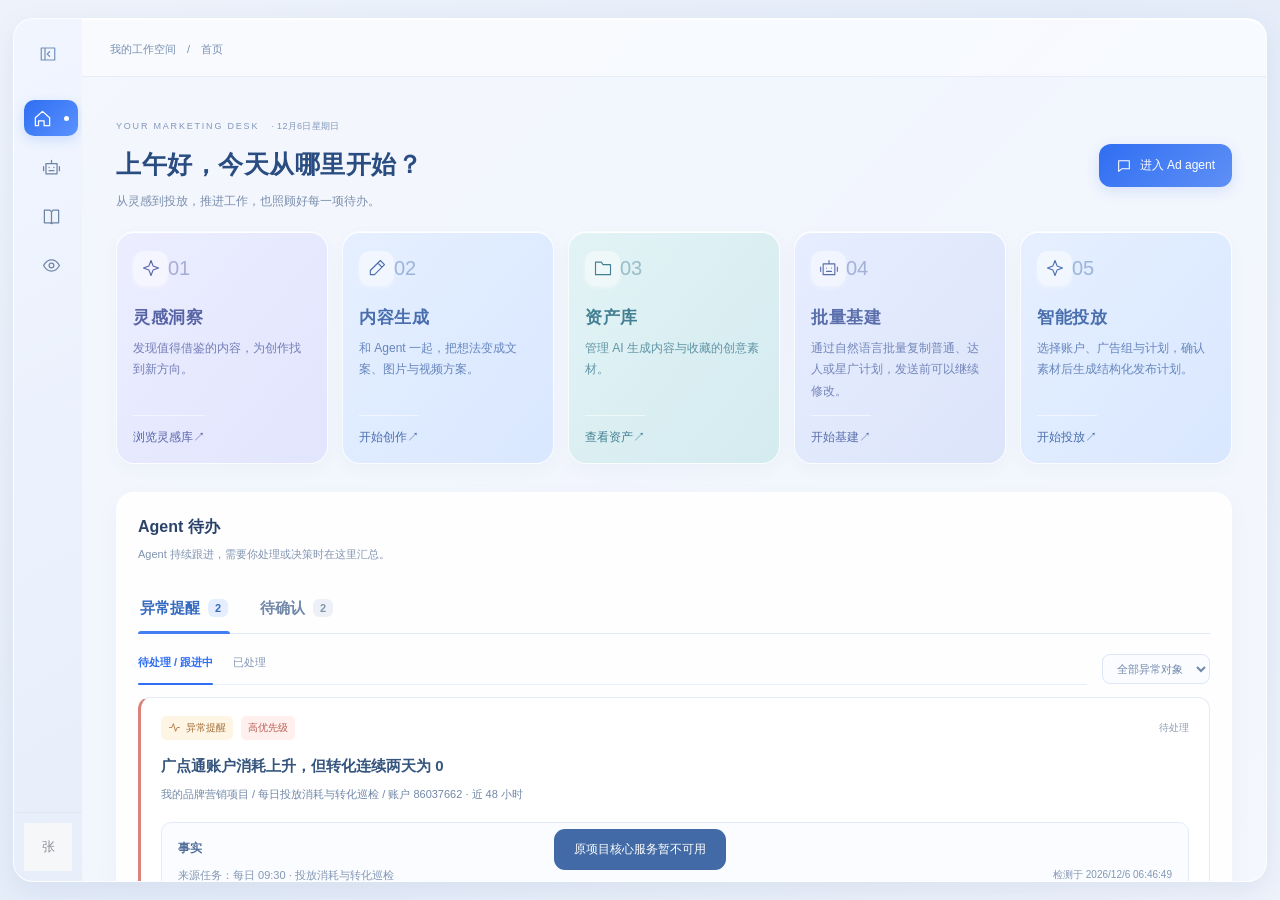
==== commit 528317f5: "Refine project workspace navigation" ====
--- a/index.html
+++ b/index.html
@@ -1 +1 @@
-<!doctype html><html lang="zh-CN"><head><meta charset="UTF-8"><meta name="viewport" content="width=device-width,initial-scale=1"><title>营销 Agent · 在线演示版</title><link rel="stylesheet" href="./marketing.css"><link rel="stylesheet" href="./release.css"><link rel="stylesheet" href="./journey.css"><link rel="stylesheet" href="./dashboard.css"><link rel="stylesheet" href="./inspiration.css?v=categorycascade3"><link rel="stylesheet" href="./assistant-workspace.css"><link rel="stylesheet" href="./agent-console.css"><link rel="stylesheet" href="./agent-focus.css"><link rel="stylesheet" href="./workspace-shell.css?v=projectpage1"><link rel="stylesheet" href="./video-workflow.css?v=exactbreakdown1"><link rel="stylesheet" href="./inspiration-tasks.css"><link rel="stylesheet" href="./content-assets.css"></head><body><div class="app" id="app"><aside class="sidebar"><div class="brand"><span class="brand-symbol">序</span><div>营销工作台<small>MARKETING WORKSPACE</small></div><button id="close-nav" class="mobile-only icon-btn" aria-label="关闭导航">×</button></div><button class="project-button" id="project-edit"><span class="project-avatar">M</span><span><b id="project-name"></b><small>项目空间 · 本地保存</small></span><span>⌄</span></button><nav id="navigation"></nav><div class="side-scroll"><div class="section-label">专业助理 <span>4</span></div><div class="agents" id="agents"></div><div class="section-label" style="margin-top:27px">最近工作 <span id="history-count"></span></div><div id="history"></div></div><div class="side-bottom"><div class="profile"><span class="profile-avatar">你</span><div>我的营销空间<small>本地工作版</small></div><button id="connections" class="icon-btn" aria-label="连接状态">⚙</button></div></div></aside><main class="main"><header><button id="open-nav" class="icon-btn mobile-only" aria-label="打开导航">☰</button><div class="breadcrumb"><span id="header-project"></span><span>/</span><b id="header-page">对话助手</b></div><button id="assistant-open" class="assistant-trigger">✧ 对话助手</button><button id="open-panel" class="context-button">◫ 项目资料</button></header><div id="view" class="view"></div></main><aside id="details" class="details"><div class="panel-header"><div class="panel-tabs"><button class="active" data-panel="context">项目资料</button><button data-panel="outputs">成果</button><button data-panel="flow">工作流</button></div><button class="icon-btn" id="close-panel" aria-label="关闭资料面板">×</button></div><div id="panel-body"></div><div class="panel-footer"><span class="live-dot"></span> 项目上下文自动共享 <span id="save-status">已保存</span></div></aside></div><dialog id="assistant-drawer" aria-label="全局对话助手"><div class="drawer-head"><div><b>✧ 项目对话助手</b><small>随时协作，保持当前工作现场</small></div><button id="assistant-expand" class="icon-btn" aria-label="展开助手">⤢</button><button id="assistant-close" class="icon-btn" aria-label="关闭助手">×</button></div><div class="drawer-context"><label for="assistant-project">当前项目</label><select id="assistant-project"></select><button id="assistant-new" class="small">＋ 新对话</button></div><div class="drawer-tabs"><button data-atab="chat" class="active">对话</button><button data-atab="history">历史</button><button data-atab="config">配置</button></div><div id="assistant-body"></div><div class="composer-area"><div class="composer-context"><span class="live-dot"></span><span id="composer-context">共享项目背景与已选资料</span><span class="local-pill">本地流程演示</span></div><form id="composer"><textarea id="prompt" aria-label="向营销助手提出需求" placeholder="给 Wefly 发送消息，@ 引用策略预设" rows="2"></textarea><div class="composer-tools"><button type="button" id="add-source" class="icon-btn" aria-label="添加资料">＋</button><span>项目助手 <span class="muted">⌄</span></span><small>未接入大模型</small><button id="send" type="submit" aria-label="发送" disabled>↑</button></div></form><div class="composer-foot">Enter 发送 · Shift + Enter 换行 <span>资料与草稿保存在此浏览器</span></div></div></dialog><dialog id="modal"><form id="modal-form"><div class="modal-head"><h2 id="modal-title"></h2><button type="button" id="modal-close" class="icon-btn" aria-label="关闭弹窗">×</button></div><p id="modal-desc"></p><div id="modal-fields"></div><div class="modal-actions"><button type="button" id="cancel">取消</button><button class="solid" id="save" type="submit">保存</button></div></form></dialog><div id="toast" role="status" hidden></div><script src="./static-host.js"></script><script src="./marketing.js?v=skillicon2"></script><script src="./release-core.js"></script><script src="./release-knowledge.js"></script><script src="./release-skills.js"></script><script src="./release-settings.js"></script><script src="./release-agent.js"></script><script src="./release-business.js"></script><script src="./journey-model.js"></script><script src="./journey-workbench.js"></script><script src="./dashboard-model.js"></script><script src="./dashboard.js"></script><script src="./inspiration-model.js"></script><script src="./inspiration.js?v=categorycascade3"></script><script src="./assistant-scenarios.js"></script><script src="./assistant-workspace.js?v=projectpage1"></script><script src="./assistant-presets.js"></script><script src="./agent-console.js"></script><script src="./agent-focus.js?v=primarytips1"></script><script src="./workspace-shell.js?v=projectpage1"></script><script src="./video-workflow.js?v=exactbreakdown1"></script><script src="./inspiration-tasks.js"></script><script src="./content-assets.js"></script></body></html>
+<!doctype html><html lang="zh-CN"><head><meta charset="UTF-8"><meta name="viewport" content="width=device-width,initial-scale=1"><title>营销 Agent · 在线演示版</title><link rel="stylesheet" href="./marketing.css"><link rel="stylesheet" href="./release.css"><link rel="stylesheet" href="./journey.css"><link rel="stylesheet" href="./dashboard.css"><link rel="stylesheet" href="./inspiration.css?v=categorycascade3"><link rel="stylesheet" href="./assistant-workspace.css"><link rel="stylesheet" href="./agent-console.css"><link rel="stylesheet" href="./agent-focus.css"><link rel="stylesheet" href="./workspace-shell.css?v=projecttree2"><link rel="stylesheet" href="./video-workflow.css?v=exactbreakdown1"><link rel="stylesheet" href="./inspiration-tasks.css"><link rel="stylesheet" href="./content-assets.css"></head><body><div class="app" id="app"><aside class="sidebar"><div class="brand"><span class="brand-symbol">序</span><div>营销工作台<small>MARKETING WORKSPACE</small></div><button id="close-nav" class="mobile-only icon-btn" aria-label="关闭导航">×</button></div><button class="project-button" id="project-edit"><span class="project-avatar">M</span><span><b id="project-name"></b><small>项目空间 · 本地保存</small></span><span>⌄</span></button><nav id="navigation"></nav><div class="side-scroll"><div class="section-label">专业助理 <span>4</span></div><div class="agents" id="agents"></div><div class="section-label" style="margin-top:27px">最近工作 <span id="history-count"></span></div><div id="history"></div></div><div class="side-bottom"><div class="profile"><span class="profile-avatar">你</span><div>我的营销空间<small>本地工作版</small></div><button id="connections" class="icon-btn" aria-label="连接状态">⚙</button></div></div></aside><main class="main"><header><button id="open-nav" class="icon-btn mobile-only" aria-label="打开导航">☰</button><div class="breadcrumb"><span id="header-project"></span><span>/</span><b id="header-page">对话助手</b></div><button id="assistant-open" class="assistant-trigger">✧ 对话助手</button><button id="open-panel" class="context-button">◫ 项目资料</button></header><div id="view" class="view"></div></main><aside id="details" class="details"><div class="panel-header"><div class="panel-tabs"><button class="active" data-panel="context">项目资料</button><button data-panel="outputs">成果</button><button data-panel="flow">工作流</button></div><button class="icon-btn" id="close-panel" aria-label="关闭资料面板">×</button></div><div id="panel-body"></div><div class="panel-footer"><span class="live-dot"></span> 项目上下文自动共享 <span id="save-status">已保存</span></div></aside></div><dialog id="assistant-drawer" aria-label="全局对话助手"><div class="drawer-head"><div><b>✧ 项目对话助手</b><small>随时协作，保持当前工作现场</small></div><button id="assistant-expand" class="icon-btn" aria-label="展开助手">⤢</button><button id="assistant-close" class="icon-btn" aria-label="关闭助手">×</button></div><div class="drawer-context"><label for="assistant-project">当前项目</label><select id="assistant-project"></select><button id="assistant-new" class="small">＋ 新对话</button></div><div class="drawer-tabs"><button data-atab="chat" class="active">对话</button><button data-atab="history">历史</button><button data-atab="config">配置</button></div><div id="assistant-body"></div><div class="composer-area"><div class="composer-context"><span class="live-dot"></span><span id="composer-context">共享项目背景与已选资料</span><span class="local-pill">本地流程演示</span></div><form id="composer"><textarea id="prompt" aria-label="向营销助手提出需求" placeholder="给 Wefly 发送消息，@ 引用策略预设" rows="2"></textarea><div class="composer-tools"><button type="button" id="add-source" class="icon-btn" aria-label="添加资料">＋</button><span>项目助手 <span class="muted">⌄</span></span><small>未接入大模型</small><button id="send" type="submit" aria-label="发送" disabled>↑</button></div></form><div class="composer-foot">Enter 发送 · Shift + Enter 换行 <span>资料与草稿保存在此浏览器</span></div></div></dialog><dialog id="modal"><form id="modal-form"><div class="modal-head"><h2 id="modal-title"></h2><button type="button" id="modal-close" class="icon-btn" aria-label="关闭弹窗">×</button></div><p id="modal-desc"></p><div id="modal-fields"></div><div class="modal-actions"><button type="button" id="cancel">取消</button><button class="solid" id="save" type="submit">保存</button></div></form></dialog><div id="toast" role="status" hidden></div><script src="./static-host.js"></script><script src="./marketing.js?v=skillicon2"></script><script src="./release-core.js"></script><script src="./release-knowledge.js"></script><script src="./release-skills.js"></script><script src="./release-settings.js"></script><script src="./release-agent.js"></script><script src="./release-business.js"></script><script src="./journey-model.js"></script><script src="./journey-workbench.js"></script><script src="./dashboard-model.js"></script><script src="./dashboard.js"></script><script src="./inspiration-model.js"></script><script src="./inspiration.js?v=categorycascade3"></script><script src="./assistant-scenarios.js"></script><script src="./assistant-workspace.js?v=projectpage1"></script><script src="./assistant-presets.js"></script><script src="./agent-console.js"></script><script src="./agent-focus.js?v=primarytips1"></script><script src="./workspace-shell.js?v=projecttree2"></script><script src="./video-workflow.js?v=exactbreakdown1"></script><script src="./inspiration-tasks.js"></script><script src="./content-assets.js"></script></body></html>
--- a/workspace-shell.css
+++ b/workspace-shell.css
@@ -266,3 +266,6 @@
 
 /* New project member picker */
 .wb-project-invite{margin-top:16px}.wb-project-invite>label{display:block;margin:0 0 7px!important;color:#7893bb;font-size:11px}#modal:has(#wb-project-member-picker){overflow:visible}.wb-project-invite details{position:relative}.wb-project-invite summary{display:flex;align-items:center;justify-content:space-between;box-sizing:border-box;width:100%;padding:11px 12px;border:1px solid #dbe6f8;border-radius:9px;background:#fff;color:var(--ac-muted);font-size:12px;cursor:pointer;list-style:none}.wb-project-invite summary::-webkit-details-marker{display:none}.wb-project-invite details[open] summary{border-color:var(--release-accent);box-shadow:0 0 0 2px #2f6ef21a}.wb-project-invite summary i{font-style:normal;transition:.15s}.wb-project-invite details[open] summary i{transform:rotate(180deg)}.wb-project-member-popover{position:absolute;z-index:80;top:calc(100% + 7px);right:0;left:0;padding:8px;border:1px solid var(--ac-border);border-radius:11px;background:var(--ac-panel);box-shadow:0 16px 42px #1c3a7826}.wb-project-member-search{display:flex!important;align-items:center;gap:8px;margin:0 0 7px!important;padding:0 10px;border:1px solid var(--ac-border);border-radius:8px}.wb-project-member-search svg{width:15px;height:15px;color:var(--ac-muted)}#modal-fields .wb-project-member-search input{margin:0!important;padding:10px 0!important;border:0!important;outline:0;background:transparent}.wb-project-member-options{display:grid;max-height:220px;overflow:auto}.wb-project-member-options>label{display:grid!important;grid-template-columns:18px 32px minmax(0,1fr) auto;grid-template-rows:auto auto;align-items:center;column-gap:9px;margin:0!important;padding:8px!important;border-radius:8px;color:var(--ac-text)!important;cursor:pointer}.wb-project-member-options>label:hover{background:var(--ac-soft)}.wb-project-member-options input{grid-row:1/3;width:auto!important;margin:0!important;accent-color:var(--release-accent)}.wb-project-member-options label>span{grid-row:1/3;display:grid;width:30px;height:30px;place-items:center;border-radius:50%;background:#e4ecff;color:#2d68e5;font-size:10px}.wb-project-member-options b{font-size:10px}.wb-project-member-options small{color:var(--ac-muted);font-size:8px}.wb-project-member-options i{display:none;grid-column:4;grid-row:1/3;color:var(--release-accent);font-style:normal}.wb-project-member-options label:has(input:checked){background:#edf4ff}.wb-project-member-options label:has(input:checked) i{display:block}#wb-project-member-empty{margin:8px;padding:12px;color:var(--ac-muted);font-size:10px;text-align:center}.wb-project-member-chips{display:flex;flex-wrap:wrap;gap:6px;margin-top:9px}.wb-project-member-chips span{display:flex;align-items:center;gap:5px;padding:5px 8px;border-radius:14px;background:#edf4ff;color:#3970c5;font-size:9px}.wb-project-member-chips button{padding:0;border:0;background:transparent;color:inherit;font-size:13px;line-height:1}@media(max-width:600px){#modal:has(#wb-project-member-picker){overflow:auto}.wb-project-member-options{max-height:160px}}
+
+/* Project workspace refinements */
+.wb-project-files-view .wb-project-file-tree-page{max-width:none;margin-top:13px}.wb-project-files-view .wb-project-file-tree-page>.wb-directory-node>summary{padding:13px 14px}.wb-project-files-view .wb-project-file-tree-page .wb-project-panel-file{max-width:none;padding:11px 12px}.wb-project-files-view .wb-project-file-tree-page .wb-project-panel-file b{font-size:10px}.wb-project-files-view .wb-project-file-tree-page .wb-project-panel-file small{font-size:8px}#assistant-drawer[data-presentation=page] #wb-collab-bar{display:none!important}
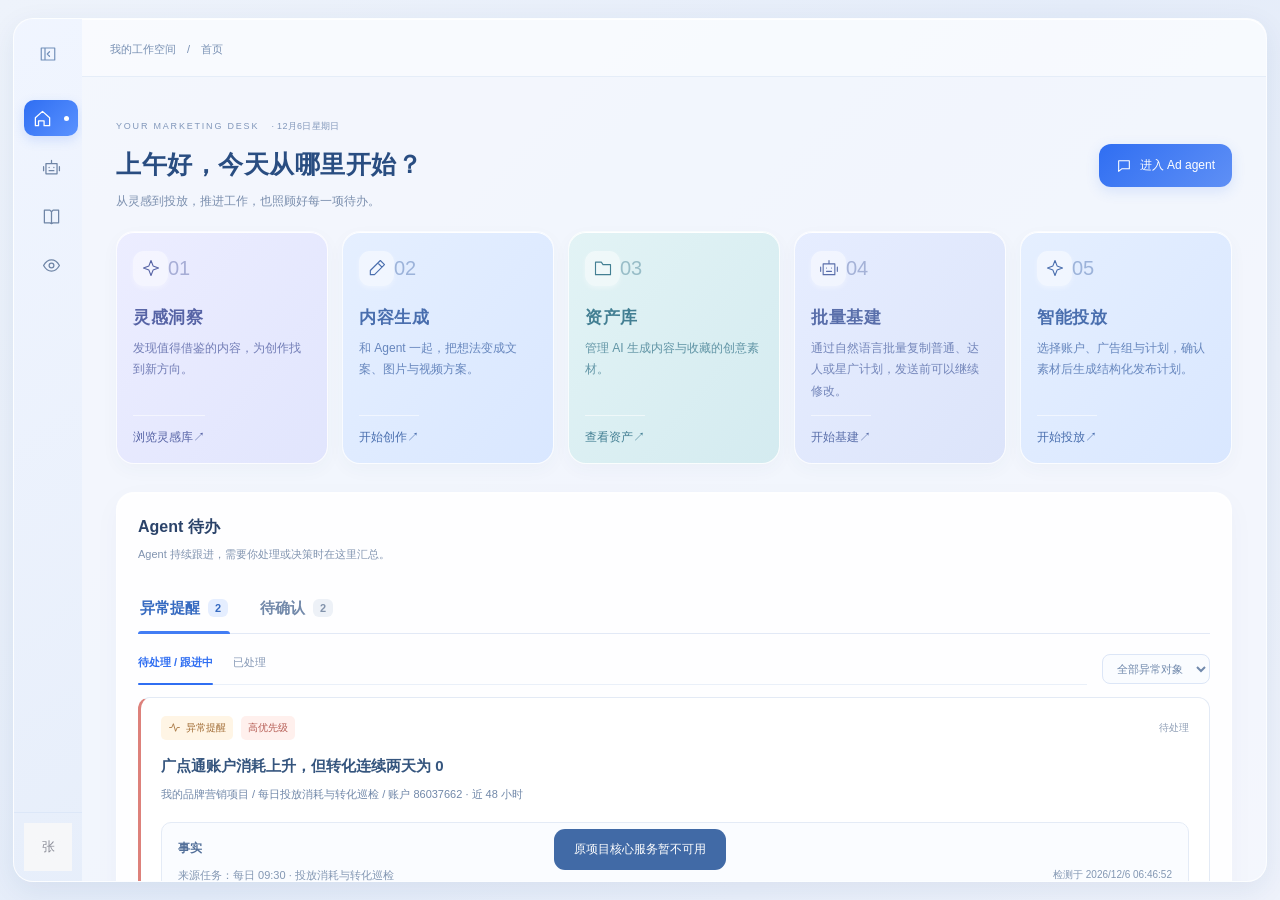
==== commit 8aa6f0e0: "Open project workspace in resizable dialog" ====
--- a/index.html
+++ b/index.html
@@ -1 +1 @@
-<!doctype html><html lang="zh-CN"><head><meta charset="UTF-8"><meta name="viewport" content="width=device-width,initial-scale=1"><title>营销 Agent · 在线演示版</title><link rel="stylesheet" href="./marketing.css"><link rel="stylesheet" href="./release.css"><link rel="stylesheet" href="./journey.css"><link rel="stylesheet" href="./dashboard.css"><link rel="stylesheet" href="./inspiration.css?v=categorycascade3"><link rel="stylesheet" href="./assistant-workspace.css"><link rel="stylesheet" href="./agent-console.css"><link rel="stylesheet" href="./agent-focus.css"><link rel="stylesheet" href="./workspace-shell.css?v=projecttree2"><link rel="stylesheet" href="./video-workflow.css?v=exactbreakdown1"><link rel="stylesheet" href="./inspiration-tasks.css"><link rel="stylesheet" href="./content-assets.css"></head><body><div class="app" id="app"><aside class="sidebar"><div class="brand"><span class="brand-symbol">序</span><div>营销工作台<small>MARKETING WORKSPACE</small></div><button id="close-nav" class="mobile-only icon-btn" aria-label="关闭导航">×</button></div><button class="project-button" id="project-edit"><span class="project-avatar">M</span><span><b id="project-name"></b><small>项目空间 · 本地保存</small></span><span>⌄</span></button><nav id="navigation"></nav><div class="side-scroll"><div class="section-label">专业助理 <span>4</span></div><div class="agents" id="agents"></div><div class="section-label" style="margin-top:27px">最近工作 <span id="history-count"></span></div><div id="history"></div></div><div class="side-bottom"><div class="profile"><span class="profile-avatar">你</span><div>我的营销空间<small>本地工作版</small></div><button id="connections" class="icon-btn" aria-label="连接状态">⚙</button></div></div></aside><main class="main"><header><button id="open-nav" class="icon-btn mobile-only" aria-label="打开导航">☰</button><div class="breadcrumb"><span id="header-project"></span><span>/</span><b id="header-page">对话助手</b></div><button id="assistant-open" class="assistant-trigger">✧ 对话助手</button><button id="open-panel" class="context-button">◫ 项目资料</button></header><div id="view" class="view"></div></main><aside id="details" class="details"><div class="panel-header"><div class="panel-tabs"><button class="active" data-panel="context">项目资料</button><button data-panel="outputs">成果</button><button data-panel="flow">工作流</button></div><button class="icon-btn" id="close-panel" aria-label="关闭资料面板">×</button></div><div id="panel-body"></div><div class="panel-footer"><span class="live-dot"></span> 项目上下文自动共享 <span id="save-status">已保存</span></div></aside></div><dialog id="assistant-drawer" aria-label="全局对话助手"><div class="drawer-head"><div><b>✧ 项目对话助手</b><small>随时协作，保持当前工作现场</small></div><button id="assistant-expand" class="icon-btn" aria-label="展开助手">⤢</button><button id="assistant-close" class="icon-btn" aria-label="关闭助手">×</button></div><div class="drawer-context"><label for="assistant-project">当前项目</label><select id="assistant-project"></select><button id="assistant-new" class="small">＋ 新对话</button></div><div class="drawer-tabs"><button data-atab="chat" class="active">对话</button><button data-atab="history">历史</button><button data-atab="config">配置</button></div><div id="assistant-body"></div><div class="composer-area"><div class="composer-context"><span class="live-dot"></span><span id="composer-context">共享项目背景与已选资料</span><span class="local-pill">本地流程演示</span></div><form id="composer"><textarea id="prompt" aria-label="向营销助手提出需求" placeholder="给 Wefly 发送消息，@ 引用策略预设" rows="2"></textarea><div class="composer-tools"><button type="button" id="add-source" class="icon-btn" aria-label="添加资料">＋</button><span>项目助手 <span class="muted">⌄</span></span><small>未接入大模型</small><button id="send" type="submit" aria-label="发送" disabled>↑</button></div></form><div class="composer-foot">Enter 发送 · Shift + Enter 换行 <span>资料与草稿保存在此浏览器</span></div></div></dialog><dialog id="modal"><form id="modal-form"><div class="modal-head"><h2 id="modal-title"></h2><button type="button" id="modal-close" class="icon-btn" aria-label="关闭弹窗">×</button></div><p id="modal-desc"></p><div id="modal-fields"></div><div class="modal-actions"><button type="button" id="cancel">取消</button><button class="solid" id="save" type="submit">保存</button></div></form></dialog><div id="toast" role="status" hidden></div><script src="./static-host.js"></script><script src="./marketing.js?v=skillicon2"></script><script src="./release-core.js"></script><script src="./release-knowledge.js"></script><script src="./release-skills.js"></script><script src="./release-settings.js"></script><script src="./release-agent.js"></script><script src="./release-business.js"></script><script src="./journey-model.js"></script><script src="./journey-workbench.js"></script><script src="./dashboard-model.js"></script><script src="./dashboard.js"></script><script src="./inspiration-model.js"></script><script src="./inspiration.js?v=categorycascade3"></script><script src="./assistant-scenarios.js"></script><script src="./assistant-workspace.js?v=projectpage1"></script><script src="./assistant-presets.js"></script><script src="./agent-console.js"></script><script src="./agent-focus.js?v=primarytips1"></script><script src="./workspace-shell.js?v=projecttree2"></script><script src="./video-workflow.js?v=exactbreakdown1"></script><script src="./inspiration-tasks.js"></script><script src="./content-assets.js"></script></body></html>
+<!doctype html><html lang="zh-CN"><head><meta charset="UTF-8"><meta name="viewport" content="width=device-width,initial-scale=1"><title>营销 Agent · 在线演示版</title><link rel="stylesheet" href="./marketing.css"><link rel="stylesheet" href="./release.css"><link rel="stylesheet" href="./journey.css"><link rel="stylesheet" href="./dashboard.css"><link rel="stylesheet" href="./inspiration.css?v=categorycascade3"><link rel="stylesheet" href="./assistant-workspace.css"><link rel="stylesheet" href="./agent-console.css"><link rel="stylesheet" href="./agent-focus.css"><link rel="stylesheet" href="./workspace-shell.css?v=projectmodal3"><link rel="stylesheet" href="./video-workflow.css?v=exactbreakdown1"><link rel="stylesheet" href="./inspiration-tasks.css"><link rel="stylesheet" href="./content-assets.css"></head><body><div class="app" id="app"><aside class="sidebar"><div class="brand"><span class="brand-symbol">序</span><div>营销工作台<small>MARKETING WORKSPACE</small></div><button id="close-nav" class="mobile-only icon-btn" aria-label="关闭导航">×</button></div><button class="project-button" id="project-edit"><span class="project-avatar">M</span><span><b id="project-name"></b><small>项目空间 · 本地保存</small></span><span>⌄</span></button><nav id="navigation"></nav><div class="side-scroll"><div class="section-label">专业助理 <span>4</span></div><div class="agents" id="agents"></div><div class="section-label" style="margin-top:27px">最近工作 <span id="history-count"></span></div><div id="history"></div></div><div class="side-bottom"><div class="profile"><span class="profile-avatar">你</span><div>我的营销空间<small>本地工作版</small></div><button id="connections" class="icon-btn" aria-label="连接状态">⚙</button></div></div></aside><main class="main"><header><button id="open-nav" class="icon-btn mobile-only" aria-label="打开导航">☰</button><div class="breadcrumb"><span id="header-project"></span><span>/</span><b id="header-page">对话助手</b></div><button id="assistant-open" class="assistant-trigger">✧ 对话助手</button><button id="open-panel" class="context-button">◫ 项目资料</button></header><div id="view" class="view"></div></main><aside id="details" class="details"><div class="panel-header"><div class="panel-tabs"><button class="active" data-panel="context">项目资料</button><button data-panel="outputs">成果</button><button data-panel="flow">工作流</button></div><button class="icon-btn" id="close-panel" aria-label="关闭资料面板">×</button></div><div id="panel-body"></div><div class="panel-footer"><span class="live-dot"></span> 项目上下文自动共享 <span id="save-status">已保存</span></div></aside></div><dialog id="assistant-drawer" aria-label="全局对话助手"><div class="drawer-head"><div><b>✧ 项目对话助手</b><small>随时协作，保持当前工作现场</small></div><button id="assistant-expand" class="icon-btn" aria-label="展开助手">⤢</button><button id="assistant-close" class="icon-btn" aria-label="关闭助手">×</button></div><div class="drawer-context"><label for="assistant-project">当前项目</label><select id="assistant-project"></select><button id="assistant-new" class="small">＋ 新对话</button></div><div class="drawer-tabs"><button data-atab="chat" class="active">对话</button><button data-atab="history">历史</button><button data-atab="config">配置</button></div><div id="assistant-body"></div><div class="composer-area"><div class="composer-context"><span class="live-dot"></span><span id="composer-context">共享项目背景与已选资料</span><span class="local-pill">本地流程演示</span></div><form id="composer"><textarea id="prompt" aria-label="向营销助手提出需求" placeholder="给 Wefly 发送消息，@ 引用策略预设" rows="2"></textarea><div class="composer-tools"><button type="button" id="add-source" class="icon-btn" aria-label="添加资料">＋</button><span>项目助手 <span class="muted">⌄</span></span><small>未接入大模型</small><button id="send" type="submit" aria-label="发送" disabled>↑</button></div></form><div class="composer-foot">Enter 发送 · Shift + Enter 换行 <span>资料与草稿保存在此浏览器</span></div></div></dialog><dialog id="modal"><form id="modal-form"><div class="modal-head"><h2 id="modal-title"></h2><button type="button" id="modal-close" class="icon-btn" aria-label="关闭弹窗">×</button></div><p id="modal-desc"></p><div id="modal-fields"></div><div class="modal-actions"><button type="button" id="cancel">取消</button><button class="solid" id="save" type="submit">保存</button></div></form></dialog><div id="toast" role="status" hidden></div><script src="./static-host.js"></script><script src="./marketing.js?v=skillicon2"></script><script src="./release-core.js"></script><script src="./release-knowledge.js"></script><script src="./release-skills.js"></script><script src="./release-settings.js"></script><script src="./release-agent.js"></script><script src="./release-business.js"></script><script src="./journey-model.js"></script><script src="./journey-workbench.js"></script><script src="./dashboard-model.js"></script><script src="./dashboard.js"></script><script src="./inspiration-model.js"></script><script src="./inspiration.js?v=categorycascade3"></script><script src="./assistant-scenarios.js"></script><script src="./assistant-workspace.js?v=projectpage1"></script><script src="./assistant-presets.js"></script><script src="./agent-console.js"></script><script src="./agent-focus.js?v=primarytips1"></script><script src="./workspace-shell.js?v=projectmodal3"></script><script src="./video-workflow.js?v=exactbreakdown1"></script><script src="./inspiration-tasks.js"></script><script src="./content-assets.js"></script></body></html>
--- a/workspace-shell.css
+++ b/workspace-shell.css
@@ -269,3 +269,7 @@
 
 /* Project workspace refinements */
 .wb-project-files-view .wb-project-file-tree-page{max-width:none;margin-top:13px}.wb-project-files-view .wb-project-file-tree-page>.wb-directory-node>summary{padding:13px 14px}.wb-project-files-view .wb-project-file-tree-page .wb-project-panel-file{max-width:none;padding:11px 12px}.wb-project-files-view .wb-project-file-tree-page .wb-project-panel-file b{font-size:10px}.wb-project-files-view .wb-project-file-tree-page .wb-project-panel-file small{font-size:8px}#assistant-drawer[data-presentation=page] #wb-collab-bar{display:none!important}
+
+/* Resizable project workspace dialog */
+#wb-project-workspace-dialog{inset:0;box-sizing:border-box;width:min(1120px,calc(100vw - 48px));min-width:680px;max-width:calc(100vw - 24px);height:min(840px,calc(100dvh - 48px));max-height:calc(100dvh - 24px);margin:auto;padding:0;overflow:hidden;resize:horizontal;border:1px solid var(--ac-border);border-radius:18px;background:var(--ac-panel);color:var(--ac-text);box-shadow:0 28px 90px #11224266}#wb-project-workspace-dialog::backdrop{background:#14213d73;backdrop-filter:blur(4px)}.wb-project-workspace-shell{position:relative;box-sizing:border-box;width:100%;height:100%;overflow:auto;background:var(--ac-panel)}#wb-project-workspace-dialog .wb-project-space{width:100%;max-width:none;padding:30px 38px 38px}#wb-project-workspace-dialog .wb-project-workspace-close{position:absolute;z-index:5;top:16px;right:18px;display:grid;width:34px;height:34px;place-items:center;border:0;border-radius:9px;background:var(--ac-soft);color:var(--ac-muted);font-size:22px}.wb-project-workspace-resize{position:absolute;z-index:6;top:54px;right:0;bottom:54px;width:9px;cursor:ew-resize}.wb-project-workspace-resize:after{position:absolute;top:50%;right:2px;width:3px;height:54px;transform:translateY(-50%);border-radius:3px;background:color-mix(in srgb,var(--release-accent) 28%,transparent);content:"";opacity:.45}.wb-project-workspace-resize:hover:after{background:var(--release-accent);opacity:.8}.wb-project-invite-trigger{padding:8px 13px;border:1px solid var(--release-accent);border-radius:8px;background:var(--release-accent);color:#fff;font-size:9px}
+#wb-project-invite-dialog{inset:0;width:min(560px,calc(100vw - 32px));max-width:none;max-height:calc(100dvh - 32px);margin:auto;padding:0;overflow:hidden;border:0;border-radius:15px;background:var(--ac-panel);color:var(--ac-text);box-shadow:0 24px 80px #11224266}#wb-project-invite-dialog::backdrop{background:#14213d55;backdrop-filter:blur(2px)}#wb-project-invite-form>header{display:flex;align-items:flex-start;gap:18px;padding:21px 24px 17px;border-bottom:1px solid var(--ac-border)}#wb-project-invite-form>header>div{min-width:0;flex:1}#wb-project-invite-form header small{color:var(--release-accent);font-size:8px;letter-spacing:1.7px}#wb-project-invite-form h2{margin:4px 0;font-size:19px}#wb-project-invite-form header p{margin:0;color:var(--ac-muted);font-size:9px;line-height:1.6}#wb-project-invite-form header>button{border:0;background:transparent;color:var(--ac-muted);font-size:23px}#wb-project-invite-form>main{display:grid;gap:11px;padding:19px 24px}.wb-project-invite-search{display:flex;align-items:center;gap:8px;padding:9px 11px;border:1px solid var(--ac-border);border-radius:9px}.wb-project-invite-search svg{width:15px;height:15px;color:var(--ac-muted)}.wb-project-invite-search input{min-width:0;flex:1;border:0;outline:0;background:transparent;color:var(--ac-text)}#wb-project-invite-form .wb-share-members{max-height:330px}#wb-project-invite-empty{margin:0;padding:28px;border:1px dashed var(--ac-border);border-radius:9px;color:var(--ac-muted);font-size:10px;text-align:center}#wb-project-invite-form>footer{display:flex;justify-content:flex-end;gap:8px;padding:14px 24px;border-top:1px solid var(--ac-border)}#wb-project-invite-form>footer button{padding:8px 14px;border:1px solid var(--ac-border);border-radius:8px;background:var(--ac-panel);color:var(--ac-text)}#wb-project-invite-form>footer .solid{border-color:var(--release-accent);background:var(--release-accent);color:#fff}@media(max-width:720px){#wb-project-workspace-dialog{width:calc(100vw - 20px)!important;min-width:0;height:calc(100dvh - 20px);resize:none}#wb-project-workspace-dialog .wb-project-space{padding:24px 18px}.wb-project-workspace-resize{display:none}}
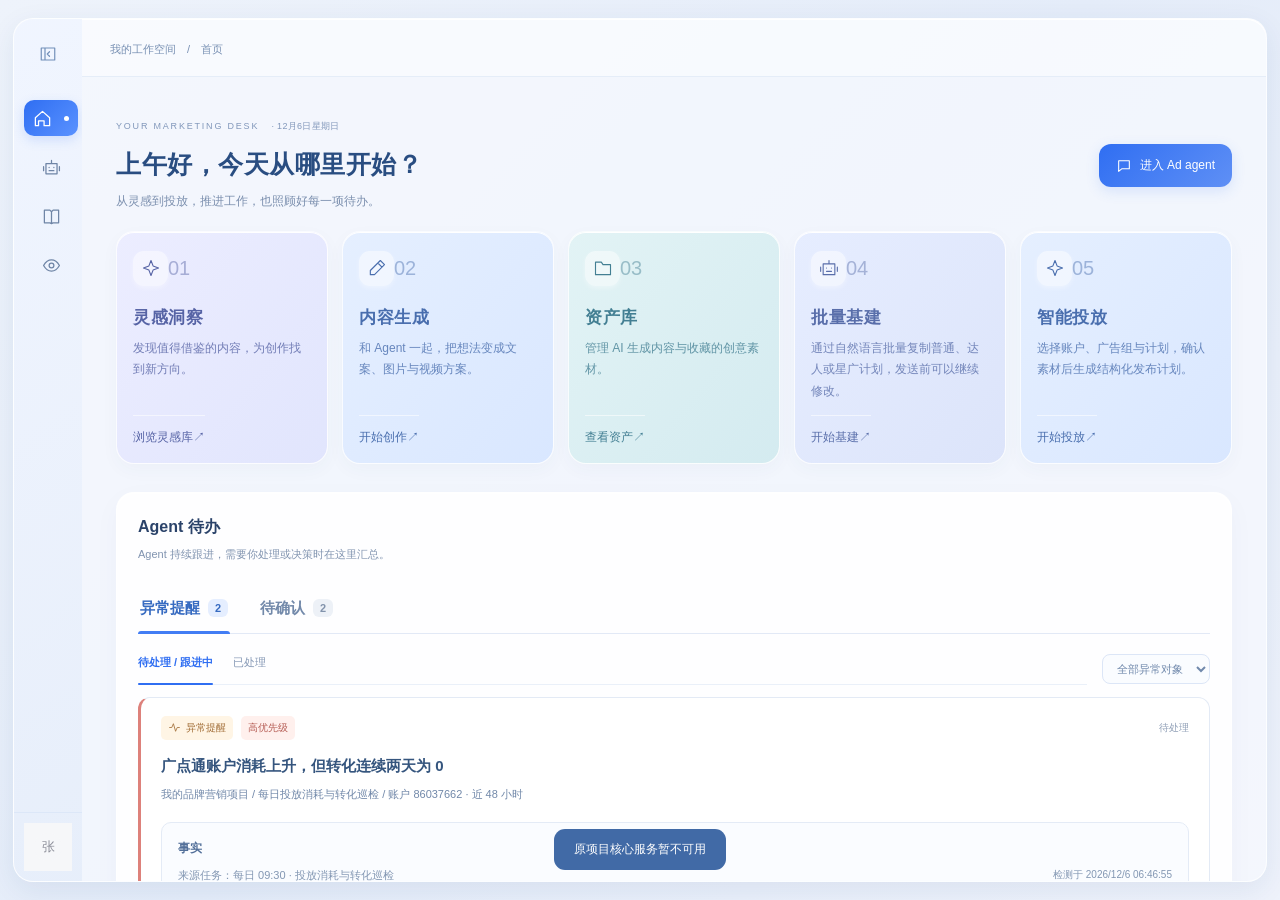
==== commit d83a5ac9: "Refine project drawer confirmations" ====
--- a/index.html
+++ b/index.html
@@ -1 +1 @@
-<!doctype html><html lang="zh-CN"><head><meta charset="UTF-8"><meta name="viewport" content="width=device-width,initial-scale=1"><title>营销 Agent · 在线演示版</title><link rel="stylesheet" href="./marketing.css"><link rel="stylesheet" href="./release.css"><link rel="stylesheet" href="./journey.css"><link rel="stylesheet" href="./dashboard.css"><link rel="stylesheet" href="./inspiration.css?v=categorycascade3"><link rel="stylesheet" href="./assistant-workspace.css"><link rel="stylesheet" href="./agent-console.css"><link rel="stylesheet" href="./agent-focus.css"><link rel="stylesheet" href="./workspace-shell.css?v=projectmodal3"><link rel="stylesheet" href="./video-workflow.css?v=exactbreakdown1"><link rel="stylesheet" href="./inspiration-tasks.css"><link rel="stylesheet" href="./content-assets.css"></head><body><div class="app" id="app"><aside class="sidebar"><div class="brand"><span class="brand-symbol">序</span><div>营销工作台<small>MARKETING WORKSPACE</small></div><button id="close-nav" class="mobile-only icon-btn" aria-label="关闭导航">×</button></div><button class="project-button" id="project-edit"><span class="project-avatar">M</span><span><b id="project-name"></b><small>项目空间 · 本地保存</small></span><span>⌄</span></button><nav id="navigation"></nav><div class="side-scroll"><div class="section-label">专业助理 <span>4</span></div><div class="agents" id="agents"></div><div class="section-label" style="margin-top:27px">最近工作 <span id="history-count"></span></div><div id="history"></div></div><div class="side-bottom"><div class="profile"><span class="profile-avatar">你</span><div>我的营销空间<small>本地工作版</small></div><button id="connections" class="icon-btn" aria-label="连接状态">⚙</button></div></div></aside><main class="main"><header><button id="open-nav" class="icon-btn mobile-only" aria-label="打开导航">☰</button><div class="breadcrumb"><span id="header-project"></span><span>/</span><b id="header-page">对话助手</b></div><button id="assistant-open" class="assistant-trigger">✧ 对话助手</button><button id="open-panel" class="context-button">◫ 项目资料</button></header><div id="view" class="view"></div></main><aside id="details" class="details"><div class="panel-header"><div class="panel-tabs"><button class="active" data-panel="context">项目资料</button><button data-panel="outputs">成果</button><button data-panel="flow">工作流</button></div><button class="icon-btn" id="close-panel" aria-label="关闭资料面板">×</button></div><div id="panel-body"></div><div class="panel-footer"><span class="live-dot"></span> 项目上下文自动共享 <span id="save-status">已保存</span></div></aside></div><dialog id="assistant-drawer" aria-label="全局对话助手"><div class="drawer-head"><div><b>✧ 项目对话助手</b><small>随时协作，保持当前工作现场</small></div><button id="assistant-expand" class="icon-btn" aria-label="展开助手">⤢</button><button id="assistant-close" class="icon-btn" aria-label="关闭助手">×</button></div><div class="drawer-context"><label for="assistant-project">当前项目</label><select id="assistant-project"></select><button id="assistant-new" class="small">＋ 新对话</button></div><div class="drawer-tabs"><button data-atab="chat" class="active">对话</button><button data-atab="history">历史</button><button data-atab="config">配置</button></div><div id="assistant-body"></div><div class="composer-area"><div class="composer-context"><span class="live-dot"></span><span id="composer-context">共享项目背景与已选资料</span><span class="local-pill">本地流程演示</span></div><form id="composer"><textarea id="prompt" aria-label="向营销助手提出需求" placeholder="给 Wefly 发送消息，@ 引用策略预设" rows="2"></textarea><div class="composer-tools"><button type="button" id="add-source" class="icon-btn" aria-label="添加资料">＋</button><span>项目助手 <span class="muted">⌄</span></span><small>未接入大模型</small><button id="send" type="submit" aria-label="发送" disabled>↑</button></div></form><div class="composer-foot">Enter 发送 · Shift + Enter 换行 <span>资料与草稿保存在此浏览器</span></div></div></dialog><dialog id="modal"><form id="modal-form"><div class="modal-head"><h2 id="modal-title"></h2><button type="button" id="modal-close" class="icon-btn" aria-label="关闭弹窗">×</button></div><p id="modal-desc"></p><div id="modal-fields"></div><div class="modal-actions"><button type="button" id="cancel">取消</button><button class="solid" id="save" type="submit">保存</button></div></form></dialog><div id="toast" role="status" hidden></div><script src="./static-host.js"></script><script src="./marketing.js?v=skillicon2"></script><script src="./release-core.js"></script><script src="./release-knowledge.js"></script><script src="./release-skills.js"></script><script src="./release-settings.js"></script><script src="./release-agent.js"></script><script src="./release-business.js"></script><script src="./journey-model.js"></script><script src="./journey-workbench.js"></script><script src="./dashboard-model.js"></script><script src="./dashboard.js"></script><script src="./inspiration-model.js"></script><script src="./inspiration.js?v=categorycascade3"></script><script src="./assistant-scenarios.js"></script><script src="./assistant-workspace.js?v=projectpage1"></script><script src="./assistant-presets.js"></script><script src="./agent-console.js"></script><script src="./agent-focus.js?v=primarytips1"></script><script src="./workspace-shell.js?v=projectmodal3"></script><script src="./video-workflow.js?v=exactbreakdown1"></script><script src="./inspiration-tasks.js"></script><script src="./content-assets.js"></script></body></html>
+<!doctype html><html lang="zh-CN"><head><meta charset="UTF-8"><meta name="viewport" content="width=device-width,initial-scale=1"><title>营销 Agent · 在线演示版</title><link rel="stylesheet" href="./marketing.css"><link rel="stylesheet" href="./release.css"><link rel="stylesheet" href="./journey.css"><link rel="stylesheet" href="./dashboard.css"><link rel="stylesheet" href="./inspiration.css?v=platformfixed4"><link rel="stylesheet" href="./assistant-workspace.css"><link rel="stylesheet" href="./agent-console.css"><link rel="stylesheet" href="./agent-focus.css"><link rel="stylesheet" href="./workspace-shell.css?v=projectdrawer4"><link rel="stylesheet" href="./video-workflow.css?v=exactbreakdown1"><link rel="stylesheet" href="./inspiration-tasks.css"><link rel="stylesheet" href="./content-assets.css"></head><body><div class="app" id="app"><aside class="sidebar"><div class="brand"><span class="brand-symbol">序</span><div>营销工作台<small>MARKETING WORKSPACE</small></div><button id="close-nav" class="mobile-only icon-btn" aria-label="关闭导航">×</button></div><button class="project-button" id="project-edit"><span class="project-avatar">M</span><span><b id="project-name"></b><small>项目空间 · 本地保存</small></span><span>⌄</span></button><nav id="navigation"></nav><div class="side-scroll"><div class="section-label">专业助理 <span>4</span></div><div class="agents" id="agents"></div><div class="section-label" style="margin-top:27px">最近工作 <span id="history-count"></span></div><div id="history"></div></div><div class="side-bottom"><div class="profile"><span class="profile-avatar">你</span><div>我的营销空间<small>本地工作版</small></div><button id="connections" class="icon-btn" aria-label="连接状态">⚙</button></div></div></aside><main class="main"><header><button id="open-nav" class="icon-btn mobile-only" aria-label="打开导航">☰</button><div class="breadcrumb"><span id="header-project"></span><span>/</span><b id="header-page">对话助手</b></div><button id="assistant-open" class="assistant-trigger">✧ 对话助手</button><button id="open-panel" class="context-button">◫ 项目资料</button></header><div id="view" class="view"></div></main><aside id="details" class="details"><div class="panel-header"><div class="panel-tabs"><button class="active" data-panel="context">项目资料</button><button data-panel="outputs">成果</button><button data-panel="flow">工作流</button></div><button class="icon-btn" id="close-panel" aria-label="关闭资料面板">×</button></div><div id="panel-body"></div><div class="panel-footer"><span class="live-dot"></span> 项目上下文自动共享 <span id="save-status">已保存</span></div></aside></div><dialog id="assistant-drawer" aria-label="全局对话助手"><div class="drawer-head"><div><b>✧ 项目对话助手</b><small>随时协作，保持当前工作现场</small></div><button id="assistant-expand" class="icon-btn" aria-label="展开助手">⤢</button><button id="assistant-close" class="icon-btn" aria-label="关闭助手">×</button></div><div class="drawer-context"><label for="assistant-project">当前项目</label><select id="assistant-project"></select><button id="assistant-new" class="small">＋ 新对话</button></div><div class="drawer-tabs"><button data-atab="chat" class="active">对话</button><button data-atab="history">历史</button><button data-atab="config">配置</button></div><div id="assistant-body"></div><div class="composer-area"><div class="composer-context"><span class="live-dot"></span><span id="composer-context">共享项目背景与已选资料</span><span class="local-pill">本地流程演示</span></div><form id="composer"><textarea id="prompt" aria-label="向营销助手提出需求" placeholder="给 Wefly 发送消息，@ 引用策略预设" rows="2"></textarea><div class="composer-tools"><button type="button" id="add-source" class="icon-btn" aria-label="添加资料">＋</button><span>项目助手 <span class="muted">⌄</span></span><small>未接入大模型</small><button id="send" type="submit" aria-label="发送" disabled>↑</button></div></form><div class="composer-foot">Enter 发送 · Shift + Enter 换行 <span>资料与草稿保存在此浏览器</span></div></div></dialog><dialog id="modal"><form id="modal-form"><div class="modal-head"><h2 id="modal-title"></h2><button type="button" id="modal-close" class="icon-btn" aria-label="关闭弹窗">×</button></div><p id="modal-desc"></p><div id="modal-fields"></div><div class="modal-actions"><button type="button" id="cancel">取消</button><button class="solid" id="save" type="submit">保存</button></div></form></dialog><div id="toast" role="status" hidden></div><script src="./static-host.js"></script><script src="./marketing.js?v=skillicon2"></script><script src="./release-core.js"></script><script src="./release-knowledge.js"></script><script src="./release-skills.js"></script><script src="./release-settings.js"></script><script src="./release-agent.js"></script><script src="./release-business.js"></script><script src="./journey-model.js"></script><script src="./journey-workbench.js"></script><script src="./dashboard-model.js"></script><script src="./dashboard.js"></script><script src="./inspiration-model.js"></script><script src="./inspiration.js?v=platformfixed4"></script><script src="./assistant-scenarios.js"></script><script src="./assistant-workspace.js?v=projectdelete4"></script><script src="./assistant-presets.js"></script><script src="./agent-console.js"></script><script src="./agent-focus.js?v=primarytips1"></script><script src="./workspace-shell.js?v=projectdrawer4"></script><script src="./video-workflow.js?v=exactbreakdown1"></script><script src="./inspiration-tasks.js"></script><script src="./content-assets.js"></script></body></html>
--- a/workspace-shell.css
+++ b/workspace-shell.css
@@ -271,5 +271,6 @@
 .wb-project-files-view .wb-project-file-tree-page{max-width:none;margin-top:13px}.wb-project-files-view .wb-project-file-tree-page>.wb-directory-node>summary{padding:13px 14px}.wb-project-files-view .wb-project-file-tree-page .wb-project-panel-file{max-width:none;padding:11px 12px}.wb-project-files-view .wb-project-file-tree-page .wb-project-panel-file b{font-size:10px}.wb-project-files-view .wb-project-file-tree-page .wb-project-panel-file small{font-size:8px}#assistant-drawer[data-presentation=page] #wb-collab-bar{display:none!important}
 
 /* Resizable project workspace dialog */
-#wb-project-workspace-dialog{inset:0;box-sizing:border-box;width:min(1120px,calc(100vw - 48px));min-width:680px;max-width:calc(100vw - 24px);height:min(840px,calc(100dvh - 48px));max-height:calc(100dvh - 24px);margin:auto;padding:0;overflow:hidden;resize:horizontal;border:1px solid var(--ac-border);border-radius:18px;background:var(--ac-panel);color:var(--ac-text);box-shadow:0 28px 90px #11224266}#wb-project-workspace-dialog::backdrop{background:#14213d73;backdrop-filter:blur(4px)}.wb-project-workspace-shell{position:relative;box-sizing:border-box;width:100%;height:100%;overflow:auto;background:var(--ac-panel)}#wb-project-workspace-dialog .wb-project-space{width:100%;max-width:none;padding:30px 38px 38px}#wb-project-workspace-dialog .wb-project-workspace-close{position:absolute;z-index:5;top:16px;right:18px;display:grid;width:34px;height:34px;place-items:center;border:0;border-radius:9px;background:var(--ac-soft);color:var(--ac-muted);font-size:22px}.wb-project-workspace-resize{position:absolute;z-index:6;top:54px;right:0;bottom:54px;width:9px;cursor:ew-resize}.wb-project-workspace-resize:after{position:absolute;top:50%;right:2px;width:3px;height:54px;transform:translateY(-50%);border-radius:3px;background:color-mix(in srgb,var(--release-accent) 28%,transparent);content:"";opacity:.45}.wb-project-workspace-resize:hover:after{background:var(--release-accent);opacity:.8}.wb-project-invite-trigger{padding:8px 13px;border:1px solid var(--release-accent);border-radius:8px;background:var(--release-accent);color:#fff;font-size:9px}
-#wb-project-invite-dialog{inset:0;width:min(560px,calc(100vw - 32px));max-width:none;max-height:calc(100dvh - 32px);margin:auto;padding:0;overflow:hidden;border:0;border-radius:15px;background:var(--ac-panel);color:var(--ac-text);box-shadow:0 24px 80px #11224266}#wb-project-invite-dialog::backdrop{background:#14213d55;backdrop-filter:blur(2px)}#wb-project-invite-form>header{display:flex;align-items:flex-start;gap:18px;padding:21px 24px 17px;border-bottom:1px solid var(--ac-border)}#wb-project-invite-form>header>div{min-width:0;flex:1}#wb-project-invite-form header small{color:var(--release-accent);font-size:8px;letter-spacing:1.7px}#wb-project-invite-form h2{margin:4px 0;font-size:19px}#wb-project-invite-form header p{margin:0;color:var(--ac-muted);font-size:9px;line-height:1.6}#wb-project-invite-form header>button{border:0;background:transparent;color:var(--ac-muted);font-size:23px}#wb-project-invite-form>main{display:grid;gap:11px;padding:19px 24px}.wb-project-invite-search{display:flex;align-items:center;gap:8px;padding:9px 11px;border:1px solid var(--ac-border);border-radius:9px}.wb-project-invite-search svg{width:15px;height:15px;color:var(--ac-muted)}.wb-project-invite-search input{min-width:0;flex:1;border:0;outline:0;background:transparent;color:var(--ac-text)}#wb-project-invite-form .wb-share-members{max-height:330px}#wb-project-invite-empty{margin:0;padding:28px;border:1px dashed var(--ac-border);border-radius:9px;color:var(--ac-muted);font-size:10px;text-align:center}#wb-project-invite-form>footer{display:flex;justify-content:flex-end;gap:8px;padding:14px 24px;border-top:1px solid var(--ac-border)}#wb-project-invite-form>footer button{padding:8px 14px;border:1px solid var(--ac-border);border-radius:8px;background:var(--ac-panel);color:var(--ac-text)}#wb-project-invite-form>footer .solid{border-color:var(--release-accent);background:var(--release-accent);color:#fff}@media(max-width:720px){#wb-project-workspace-dialog{width:calc(100vw - 20px)!important;min-width:0;height:calc(100dvh - 20px);resize:none}#wb-project-workspace-dialog .wb-project-space{padding:24px 18px}.wb-project-workspace-resize{display:none}}
+#wb-project-workspace-dialog{inset:0 0 0 auto;box-sizing:border-box;width:min(1050px,calc(100vw - 260px));min-width:680px;max-width:calc(100vw - 24px);height:100dvh;max-height:100dvh;margin:0;padding:0;overflow:hidden;border:1px solid var(--ac-border);border-radius:18px 0 0 18px;background:var(--ac-panel);color:var(--ac-text);box-shadow:-22px 0 80px #11224242}#wb-project-workspace-dialog::backdrop{background:#14213d73;backdrop-filter:blur(4px)}.wb-project-workspace-shell{position:relative;box-sizing:border-box;width:100%;height:100%;overflow:auto;background:var(--ac-panel)}#wb-project-workspace-dialog .wb-project-space{width:100%;max-width:none;padding:30px 38px 38px}#wb-project-workspace-dialog .wb-project-workspace-close{position:absolute;z-index:5;top:16px;right:18px;display:grid;width:34px;height:34px;place-items:center;border:0;border-radius:9px;background:var(--ac-soft);color:var(--ac-muted);font-size:22px}.wb-project-workspace-resize{position:absolute;z-index:6;top:54px;bottom:54px;left:0;width:11px;cursor:ew-resize}.wb-project-workspace-resize:after{position:absolute;top:50%;left:2px;width:3px;height:54px;transform:translateY(-50%);border-radius:3px;background:color-mix(in srgb,var(--release-accent) 28%,transparent);content:"";opacity:.45}.wb-project-workspace-resize:hover:after{background:var(--release-accent);opacity:.8}.wb-project-invite-trigger{padding:8px 13px;border:1px solid var(--release-accent);border-radius:8px;background:var(--release-accent);color:#fff;font-size:9px}
+#wb-project-invite-dialog{inset:0;width:min(560px,calc(100vw - 32px));max-width:none;max-height:calc(100dvh - 32px);margin:auto;padding:0;overflow:hidden;border:0;border-radius:15px;background:var(--ac-panel);color:var(--ac-text);box-shadow:0 24px 80px #11224266}#wb-project-invite-dialog::backdrop{background:#14213d55;backdrop-filter:blur(2px)}#wb-project-invite-form>header{display:flex;align-items:flex-start;gap:18px;padding:21px 24px 17px;border-bottom:1px solid var(--ac-border)}#wb-project-invite-form>header>div{min-width:0;flex:1}#wb-project-invite-form header small{color:var(--release-accent);font-size:8px;letter-spacing:1.7px}#wb-project-invite-form h2{margin:4px 0;font-size:19px}#wb-project-invite-form header p{margin:0;color:var(--ac-muted);font-size:9px;line-height:1.6}#wb-project-invite-form header>button{border:0;background:transparent;color:var(--ac-muted);font-size:23px}#wb-project-invite-form>main{display:grid;gap:11px;padding:19px 24px}.wb-project-invite-search{display:flex;align-items:center;gap:8px;padding:9px 11px;border:1px solid var(--ac-border);border-radius:9px}.wb-project-invite-search svg{width:15px;height:15px;color:var(--ac-muted)}.wb-project-invite-search input{min-width:0;flex:1;border:0;outline:0;background:transparent;color:var(--ac-text)}#wb-project-invite-form .wb-share-members{max-height:330px}#wb-project-invite-empty{margin:0;padding:28px;border:1px dashed var(--ac-border);border-radius:9px;color:var(--ac-muted);font-size:10px;text-align:center}#wb-project-invite-form>footer{display:flex;justify-content:flex-end;gap:8px;padding:14px 24px;border-top:1px solid var(--ac-border)}#wb-project-invite-form>footer button{padding:8px 14px;border:1px solid var(--ac-border);border-radius:8px;background:var(--ac-panel);color:var(--ac-text)}#wb-project-invite-form>footer .solid{border-color:var(--release-accent);background:var(--release-accent);color:#fff}
+#wb-project-member-remove-dialog{inset:0;width:min(460px,calc(100vw - 32px));max-width:none;margin:auto;padding:0;overflow:hidden;border:0;border-radius:14px;background:var(--ac-panel);color:var(--ac-text);box-shadow:0 24px 80px #11224266}#wb-project-member-remove-dialog::backdrop{background:#14213d55;backdrop-filter:blur(2px)}#wb-project-member-remove-form>header{display:flex;align-items:center;justify-content:space-between;padding:19px 22px;border-bottom:1px solid var(--ac-border)}#wb-project-member-remove-form h2{margin:0;font-size:18px}#wb-project-member-remove-form header button{border:0;background:transparent;color:var(--ac-muted);font-size:23px}#wb-project-member-remove-form>main{padding:24px 22px}#wb-project-member-remove-form main p{margin:0;color:var(--ac-text);font-size:12px;line-height:1.7}#wb-project-member-remove-form>footer{display:flex;justify-content:flex-end;gap:8px;padding:14px 22px;border-top:1px solid var(--ac-border)}#wb-project-member-remove-form>footer button{padding:8px 16px;border:1px solid var(--ac-border);border-radius:8px;background:var(--ac-panel);color:var(--ac-text)}#wb-project-member-remove-form>footer .danger{border-color:#ef5b68;background:#ef5b68;color:#fff}@media(max-width:720px){#wb-project-workspace-dialog{inset:10px 0 10px auto;width:calc(100vw - 20px)!important;min-width:0;height:calc(100dvh - 20px);border-radius:16px 0 0 16px}#wb-project-workspace-dialog .wb-project-space{padding:24px 18px}.wb-project-workspace-resize{display:none}}
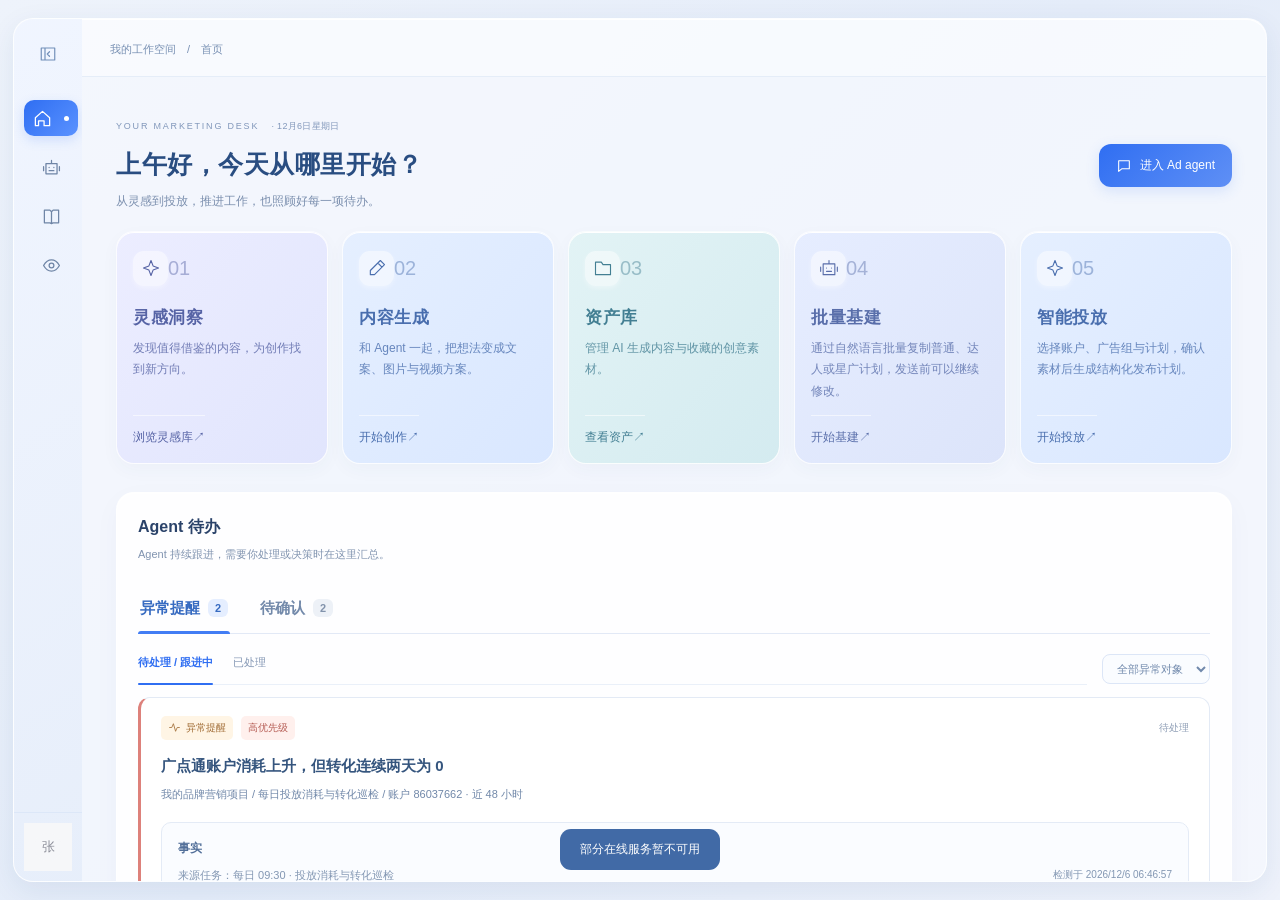
==== commit 86879838: "Remove project UI and add asset library" ====
--- a/index.html
+++ b/index.html
@@ -1 +1 @@
-<!doctype html><html lang="zh-CN"><head><meta charset="UTF-8"><meta name="viewport" content="width=device-width,initial-scale=1"><title>营销 Agent · 在线演示版</title><link rel="stylesheet" href="./marketing.css"><link rel="stylesheet" href="./release.css"><link rel="stylesheet" href="./journey.css"><link rel="stylesheet" href="./dashboard.css"><link rel="stylesheet" href="./inspiration.css?v=platformfixed4"><link rel="stylesheet" href="./assistant-workspace.css"><link rel="stylesheet" href="./agent-console.css"><link rel="stylesheet" href="./agent-focus.css"><link rel="stylesheet" href="./workspace-shell.css?v=projectdrawer4"><link rel="stylesheet" href="./video-workflow.css?v=exactbreakdown1"><link rel="stylesheet" href="./inspiration-tasks.css"><link rel="stylesheet" href="./content-assets.css"></head><body><div class="app" id="app"><aside class="sidebar"><div class="brand"><span class="brand-symbol">序</span><div>营销工作台<small>MARKETING WORKSPACE</small></div><button id="close-nav" class="mobile-only icon-btn" aria-label="关闭导航">×</button></div><button class="project-button" id="project-edit"><span class="project-avatar">M</span><span><b id="project-name"></b><small>项目空间 · 本地保存</small></span><span>⌄</span></button><nav id="navigation"></nav><div class="side-scroll"><div class="section-label">专业助理 <span>4</span></div><div class="agents" id="agents"></div><div class="section-label" style="margin-top:27px">最近工作 <span id="history-count"></span></div><div id="history"></div></div><div class="side-bottom"><div class="profile"><span class="profile-avatar">你</span><div>我的营销空间<small>本地工作版</small></div><button id="connections" class="icon-btn" aria-label="连接状态">⚙</button></div></div></aside><main class="main"><header><button id="open-nav" class="icon-btn mobile-only" aria-label="打开导航">☰</button><div class="breadcrumb"><span id="header-project"></span><span>/</span><b id="header-page">对话助手</b></div><button id="assistant-open" class="assistant-trigger">✧ 对话助手</button><button id="open-panel" class="context-button">◫ 项目资料</button></header><div id="view" class="view"></div></main><aside id="details" class="details"><div class="panel-header"><div class="panel-tabs"><button class="active" data-panel="context">项目资料</button><button data-panel="outputs">成果</button><button data-panel="flow">工作流</button></div><button class="icon-btn" id="close-panel" aria-label="关闭资料面板">×</button></div><div id="panel-body"></div><div class="panel-footer"><span class="live-dot"></span> 项目上下文自动共享 <span id="save-status">已保存</span></div></aside></div><dialog id="assistant-drawer" aria-label="全局对话助手"><div class="drawer-head"><div><b>✧ 项目对话助手</b><small>随时协作，保持当前工作现场</small></div><button id="assistant-expand" class="icon-btn" aria-label="展开助手">⤢</button><button id="assistant-close" class="icon-btn" aria-label="关闭助手">×</button></div><div class="drawer-context"><label for="assistant-project">当前项目</label><select id="assistant-project"></select><button id="assistant-new" class="small">＋ 新对话</button></div><div class="drawer-tabs"><button data-atab="chat" class="active">对话</button><button data-atab="history">历史</button><button data-atab="config">配置</button></div><div id="assistant-body"></div><div class="composer-area"><div class="composer-context"><span class="live-dot"></span><span id="composer-context">共享项目背景与已选资料</span><span class="local-pill">本地流程演示</span></div><form id="composer"><textarea id="prompt" aria-label="向营销助手提出需求" placeholder="给 Wefly 发送消息，@ 引用策略预设" rows="2"></textarea><div class="composer-tools"><button type="button" id="add-source" class="icon-btn" aria-label="添加资料">＋</button><span>项目助手 <span class="muted">⌄</span></span><small>未接入大模型</small><button id="send" type="submit" aria-label="发送" disabled>↑</button></div></form><div class="composer-foot">Enter 发送 · Shift + Enter 换行 <span>资料与草稿保存在此浏览器</span></div></div></dialog><dialog id="modal"><form id="modal-form"><div class="modal-head"><h2 id="modal-title"></h2><button type="button" id="modal-close" class="icon-btn" aria-label="关闭弹窗">×</button></div><p id="modal-desc"></p><div id="modal-fields"></div><div class="modal-actions"><button type="button" id="cancel">取消</button><button class="solid" id="save" type="submit">保存</button></div></form></dialog><div id="toast" role="status" hidden></div><script src="./static-host.js"></script><script src="./marketing.js?v=skillicon2"></script><script src="./release-core.js"></script><script src="./release-knowledge.js"></script><script src="./release-skills.js"></script><script src="./release-settings.js"></script><script src="./release-agent.js"></script><script src="./release-business.js"></script><script src="./journey-model.js"></script><script src="./journey-workbench.js"></script><script src="./dashboard-model.js"></script><script src="./dashboard.js"></script><script src="./inspiration-model.js"></script><script src="./inspiration.js?v=platformfixed4"></script><script src="./assistant-scenarios.js"></script><script src="./assistant-workspace.js?v=projectdelete4"></script><script src="./assistant-presets.js"></script><script src="./agent-console.js"></script><script src="./agent-focus.js?v=primarytips1"></script><script src="./workspace-shell.js?v=projectdrawer4"></script><script src="./video-workflow.js?v=exactbreakdown1"></script><script src="./inspiration-tasks.js"></script><script src="./content-assets.js"></script></body></html>
+<!doctype html><html lang="zh-CN"><head><meta charset="UTF-8"><meta name="viewport" content="width=device-width,initial-scale=1"><title>营销 Agent · 在线演示版</title><link rel="stylesheet" href="./marketing.css"><link rel="stylesheet" href="./release.css"><link rel="stylesheet" href="./journey.css"><link rel="stylesheet" href="./dashboard.css"><link rel="stylesheet" href="./inspiration.css?v=platformfixed4"><link rel="stylesheet" href="./assistant-workspace.css"><link rel="stylesheet" href="./agent-console.css"><link rel="stylesheet" href="./agent-focus.css"><link rel="stylesheet" href="./workspace-shell.css?v=projectless7"><link rel="stylesheet" href="./video-workflow.css?v=exactbreakdown1"><link rel="stylesheet" href="./inspiration-tasks.css"><link rel="stylesheet" href="./content-assets.css"></head><body><div class="app" id="app"><aside class="sidebar"><div class="brand"><span class="brand-symbol">序</span><div>营销工作台<small>MARKETING WORKSPACE</small></div><button id="close-nav" class="mobile-only icon-btn" aria-label="关闭导航">×</button></div><button class="project-button" id="project-edit"><span class="project-avatar">M</span><span><b id="project-name"></b><small>项目空间 · 本地保存</small></span><span>⌄</span></button><nav id="navigation"></nav><div class="side-scroll"><div class="section-label">专业助理 <span>4</span></div><div class="agents" id="agents"></div><div class="section-label" style="margin-top:27px">最近工作 <span id="history-count"></span></div><div id="history"></div></div><div class="side-bottom"><div class="profile"><span class="profile-avatar">你</span><div>我的营销空间<small>本地工作版</small></div><button id="connections" class="icon-btn" aria-label="连接状态">⚙</button></div></div></aside><main class="main"><header><button id="open-nav" class="icon-btn mobile-only" aria-label="打开导航">☰</button><div class="breadcrumb"><span id="header-project"></span><span>/</span><b id="header-page">对话助手</b></div><button id="assistant-open" class="assistant-trigger">✧ 对话助手</button><button id="open-panel" class="context-button">◫ 项目资料</button></header><div id="view" class="view"></div></main><aside id="details" class="details"><div class="panel-header"><div class="panel-tabs"><button class="active" data-panel="context">项目资料</button><button data-panel="outputs">成果</button><button data-panel="flow">工作流</button></div><button class="icon-btn" id="close-panel" aria-label="关闭资料面板">×</button></div><div id="panel-body"></div><div class="panel-footer"><span class="live-dot"></span> 项目上下文自动共享 <span id="save-status">已保存</span></div></aside></div><dialog id="assistant-drawer" aria-label="全局对话助手"><div class="drawer-head"><div><b>✧ 项目对话助手</b><small>随时协作，保持当前工作现场</small></div><button id="assistant-expand" class="icon-btn" aria-label="展开助手">⤢</button><button id="assistant-close" class="icon-btn" aria-label="关闭助手">×</button></div><div class="drawer-context"><label for="assistant-project">当前项目</label><select id="assistant-project"></select><button id="assistant-new" class="small">＋ 新对话</button></div><div class="drawer-tabs"><button data-atab="chat" class="active">对话</button><button data-atab="history">历史</button><button data-atab="config">配置</button></div><div id="assistant-body"></div><div class="composer-area"><div class="composer-context"><span class="live-dot"></span><span id="composer-context">共享项目背景与已选资料</span><span class="local-pill">本地流程演示</span></div><form id="composer"><textarea id="prompt" aria-label="向营销助手提出需求" placeholder="给 Wefly 发送消息，@ 引用策略预设" rows="2"></textarea><div class="composer-tools"><button type="button" id="add-source" class="icon-btn" aria-label="添加资料">＋</button><span>项目助手 <span class="muted">⌄</span></span><small>未接入大模型</small><button id="send" type="submit" aria-label="发送" disabled>↑</button></div></form><div class="composer-foot">Enter 发送 · Shift + Enter 换行 <span>资料与草稿保存在此浏览器</span></div></div></dialog><dialog id="modal"><form id="modal-form"><div class="modal-head"><h2 id="modal-title"></h2><button type="button" id="modal-close" class="icon-btn" aria-label="关闭弹窗">×</button></div><p id="modal-desc"></p><div id="modal-fields"></div><div class="modal-actions"><button type="button" id="cancel">取消</button><button class="solid" id="save" type="submit">保存</button></div></form></dialog><div id="toast" role="status" hidden></div><script src="./static-host.js"></script><script src="./marketing.js?v=projectless7"></script><script src="./release-core.js"></script><script src="./release-knowledge.js"></script><script src="./release-skills.js"></script><script src="./release-settings.js"></script><script src="./release-agent.js"></script><script src="./release-business.js"></script><script src="./journey-model.js"></script><script src="./journey-workbench.js"></script><script src="./dashboard-model.js"></script><script src="./dashboard.js"></script><script src="./inspiration-model.js"></script><script src="./inspiration.js?v=platformfixed4"></script><script src="./assistant-scenarios.js"></script><script src="./assistant-workspace.js?v=projectless7"></script><script src="./assistant-presets.js"></script><script src="./agent-console.js"></script><script src="./agent-focus.js?v=primarytips1"></script><script src="./workspace-shell.js?v=projectless7"></script><script src="./video-workflow.js?v=projectless7"></script><script src="./inspiration-tasks.js"></script><script src="./content-assets.js"></script></body></html>
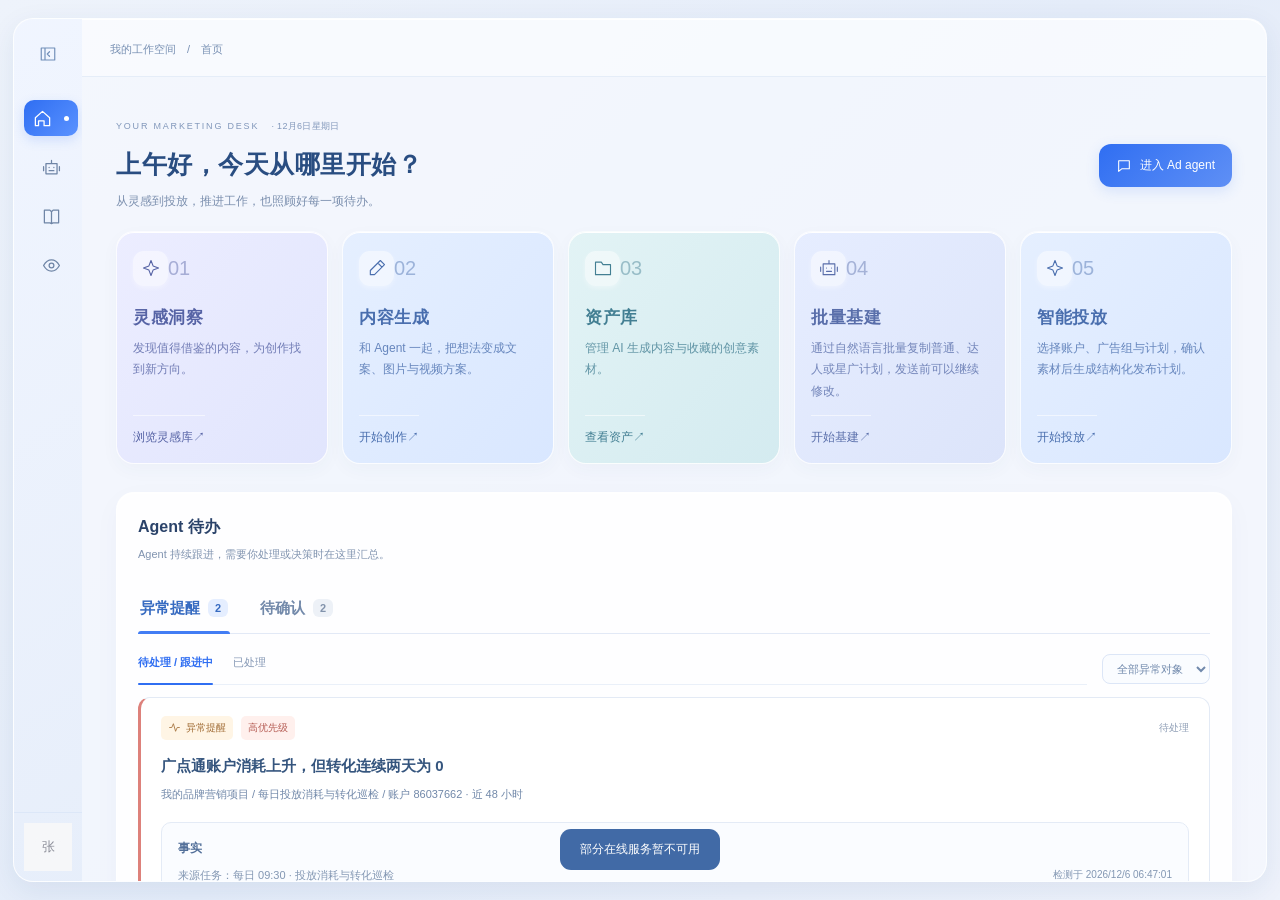
==== commit 45257631: "Add skill marketplace and connector management" ====
--- a/index.html
+++ b/index.html
@@ -1 +1 @@
-<!doctype html><html lang="zh-CN"><head><meta charset="UTF-8"><meta name="viewport" content="width=device-width,initial-scale=1"><title>营销 Agent · 在线演示版</title><link rel="stylesheet" href="./marketing.css"><link rel="stylesheet" href="./release.css"><link rel="stylesheet" href="./journey.css"><link rel="stylesheet" href="./dashboard.css"><link rel="stylesheet" href="./inspiration.css?v=platformfixed4"><link rel="stylesheet" href="./assistant-workspace.css"><link rel="stylesheet" href="./agent-console.css"><link rel="stylesheet" href="./agent-focus.css"><link rel="stylesheet" href="./workspace-shell.css?v=projectless7"><link rel="stylesheet" href="./video-workflow.css?v=exactbreakdown1"><link rel="stylesheet" href="./inspiration-tasks.css"><link rel="stylesheet" href="./content-assets.css"></head><body><div class="app" id="app"><aside class="sidebar"><div class="brand"><span class="brand-symbol">序</span><div>营销工作台<small>MARKETING WORKSPACE</small></div><button id="close-nav" class="mobile-only icon-btn" aria-label="关闭导航">×</button></div><button class="project-button" id="project-edit"><span class="project-avatar">M</span><span><b id="project-name"></b><small>项目空间 · 本地保存</small></span><span>⌄</span></button><nav id="navigation"></nav><div class="side-scroll"><div class="section-label">专业助理 <span>4</span></div><div class="agents" id="agents"></div><div class="section-label" style="margin-top:27px">最近工作 <span id="history-count"></span></div><div id="history"></div></div><div class="side-bottom"><div class="profile"><span class="profile-avatar">你</span><div>我的营销空间<small>本地工作版</small></div><button id="connections" class="icon-btn" aria-label="连接状态">⚙</button></div></div></aside><main class="main"><header><button id="open-nav" class="icon-btn mobile-only" aria-label="打开导航">☰</button><div class="breadcrumb"><span id="header-project"></span><span>/</span><b id="header-page">对话助手</b></div><button id="assistant-open" class="assistant-trigger">✧ 对话助手</button><button id="open-panel" class="context-button">◫ 项目资料</button></header><div id="view" class="view"></div></main><aside id="details" class="details"><div class="panel-header"><div class="panel-tabs"><button class="active" data-panel="context">项目资料</button><button data-panel="outputs">成果</button><button data-panel="flow">工作流</button></div><button class="icon-btn" id="close-panel" aria-label="关闭资料面板">×</button></div><div id="panel-body"></div><div class="panel-footer"><span class="live-dot"></span> 项目上下文自动共享 <span id="save-status">已保存</span></div></aside></div><dialog id="assistant-drawer" aria-label="全局对话助手"><div class="drawer-head"><div><b>✧ 项目对话助手</b><small>随时协作，保持当前工作现场</small></div><button id="assistant-expand" class="icon-btn" aria-label="展开助手">⤢</button><button id="assistant-close" class="icon-btn" aria-label="关闭助手">×</button></div><div class="drawer-context"><label for="assistant-project">当前项目</label><select id="assistant-project"></select><button id="assistant-new" class="small">＋ 新对话</button></div><div class="drawer-tabs"><button data-atab="chat" class="active">对话</button><button data-atab="history">历史</button><button data-atab="config">配置</button></div><div id="assistant-body"></div><div class="composer-area"><div class="composer-context"><span class="live-dot"></span><span id="composer-context">共享项目背景与已选资料</span><span class="local-pill">本地流程演示</span></div><form id="composer"><textarea id="prompt" aria-label="向营销助手提出需求" placeholder="给 Wefly 发送消息，@ 引用策略预设" rows="2"></textarea><div class="composer-tools"><button type="button" id="add-source" class="icon-btn" aria-label="添加资料">＋</button><span>项目助手 <span class="muted">⌄</span></span><small>未接入大模型</small><button id="send" type="submit" aria-label="发送" disabled>↑</button></div></form><div class="composer-foot">Enter 发送 · Shift + Enter 换行 <span>资料与草稿保存在此浏览器</span></div></div></dialog><dialog id="modal"><form id="modal-form"><div class="modal-head"><h2 id="modal-title"></h2><button type="button" id="modal-close" class="icon-btn" aria-label="关闭弹窗">×</button></div><p id="modal-desc"></p><div id="modal-fields"></div><div class="modal-actions"><button type="button" id="cancel">取消</button><button class="solid" id="save" type="submit">保存</button></div></form></dialog><div id="toast" role="status" hidden></div><script src="./static-host.js"></script><script src="./marketing.js?v=projectless7"></script><script src="./release-core.js"></script><script src="./release-knowledge.js"></script><script src="./release-skills.js"></script><script src="./release-settings.js"></script><script src="./release-agent.js"></script><script src="./release-business.js"></script><script src="./journey-model.js"></script><script src="./journey-workbench.js"></script><script src="./dashboard-model.js"></script><script src="./dashboard.js"></script><script src="./inspiration-model.js"></script><script src="./inspiration.js?v=platformfixed4"></script><script src="./assistant-scenarios.js"></script><script src="./assistant-workspace.js?v=projectless7"></script><script src="./assistant-presets.js"></script><script src="./agent-console.js"></script><script src="./agent-focus.js?v=primarytips1"></script><script src="./workspace-shell.js?v=projectless7"></script><script src="./video-workflow.js?v=projectless7"></script><script src="./inspiration-tasks.js"></script><script src="./content-assets.js"></script></body></html>
+<!doctype html><html lang="zh-CN"><head><meta charset="UTF-8"><meta name="viewport" content="width=device-width,initial-scale=1"><title>营销 Agent · 在线演示版</title><link rel="stylesheet" href="./marketing.css"><link rel="stylesheet" href="./release.css"><link rel="stylesheet" href="./journey.css"><link rel="stylesheet" href="./dashboard.css"><link rel="stylesheet" href="./inspiration.css?v=platformfixed4"><link rel="stylesheet" href="./assistant-workspace.css"><link rel="stylesheet" href="./agent-console.css"><link rel="stylesheet" href="./agent-focus.css"><link rel="stylesheet" href="./workspace-shell.css?v=skillsconnectors1"><link rel="stylesheet" href="./video-workflow.css?v=exactbreakdown1"><link rel="stylesheet" href="./inspiration-tasks.css"><link rel="stylesheet" href="./content-assets.css"></head><body><div class="app" id="app"><aside class="sidebar"><div class="brand"><span class="brand-symbol">序</span><div>营销工作台<small>MARKETING WORKSPACE</small></div><button id="close-nav" class="mobile-only icon-btn" aria-label="关闭导航">×</button></div><button class="project-button" id="project-edit"><span class="project-avatar">M</span><span><b id="project-name"></b><small>项目空间 · 本地保存</small></span><span>⌄</span></button><nav id="navigation"></nav><div class="side-scroll"><div class="section-label">专业助理 <span>4</span></div><div class="agents" id="agents"></div><div class="section-label" style="margin-top:27px">最近工作 <span id="history-count"></span></div><div id="history"></div></div><div class="side-bottom"><div class="profile"><span class="profile-avatar">你</span><div>我的营销空间<small>本地工作版</small></div><button id="connections" class="icon-btn" aria-label="连接状态">⚙</button></div></div></aside><main class="main"><header><button id="open-nav" class="icon-btn mobile-only" aria-label="打开导航">☰</button><div class="breadcrumb"><span id="header-project"></span><span>/</span><b id="header-page">对话助手</b></div><button id="assistant-open" class="assistant-trigger">✧ 对话助手</button><button id="open-panel" class="context-button">◫ 项目资料</button></header><div id="view" class="view"></div></main><aside id="details" class="details"><div class="panel-header"><div class="panel-tabs"><button class="active" data-panel="context">项目资料</button><button data-panel="outputs">成果</button><button data-panel="flow">工作流</button></div><button class="icon-btn" id="close-panel" aria-label="关闭资料面板">×</button></div><div id="panel-body"></div><div class="panel-footer"><span class="live-dot"></span> 项目上下文自动共享 <span id="save-status">已保存</span></div></aside></div><dialog id="assistant-drawer" aria-label="全局对话助手"><div class="drawer-head"><div><b>✧ 项目对话助手</b><small>随时协作，保持当前工作现场</small></div><button id="assistant-expand" class="icon-btn" aria-label="展开助手">⤢</button><button id="assistant-close" class="icon-btn" aria-label="关闭助手">×</button></div><div class="drawer-context"><label for="assistant-project">当前项目</label><select id="assistant-project"></select><button id="assistant-new" class="small">＋ 新对话</button></div><div class="drawer-tabs"><button data-atab="chat" class="active">对话</button><button data-atab="history">历史</button><button data-atab="config">配置</button></div><div id="assistant-body"></div><div class="composer-area"><div class="composer-context"><span class="live-dot"></span><span id="composer-context">共享项目背景与已选资料</span><span class="local-pill">本地流程演示</span></div><form id="composer"><textarea id="prompt" aria-label="向营销助手提出需求" placeholder="给 Wefly 发送消息，@ 引用策略预设" rows="2"></textarea><div class="composer-tools"><button type="button" id="add-source" class="icon-btn" aria-label="添加资料">＋</button><span>项目助手 <span class="muted">⌄</span></span><small>未接入大模型</small><button id="send" type="submit" aria-label="发送" disabled>↑</button></div></form><div class="composer-foot">Enter 发送 · Shift + Enter 换行 <span>资料与草稿保存在此浏览器</span></div></div></dialog><dialog id="modal"><form id="modal-form"><div class="modal-head"><h2 id="modal-title"></h2><button type="button" id="modal-close" class="icon-btn" aria-label="关闭弹窗">×</button></div><p id="modal-desc"></p><div id="modal-fields"></div><div class="modal-actions"><button type="button" id="cancel">取消</button><button class="solid" id="save" type="submit">保存</button></div></form></dialog><div id="toast" role="status" hidden></div><script src="./static-host.js"></script><script src="./marketing.js?v=skillsconnectors1"></script><script src="./release-core.js"></script><script src="./release-knowledge.js"></script><script src="./release-skills.js"></script><script src="./release-settings.js"></script><script src="./release-agent.js"></script><script src="./release-business.js"></script><script src="./journey-model.js"></script><script src="./journey-workbench.js"></script><script src="./dashboard-model.js"></script><script src="./dashboard.js"></script><script src="./inspiration-model.js"></script><script src="./inspiration.js?v=platformfixed4"></script><script src="./assistant-scenarios.js"></script><script src="./assistant-workspace.js?v=skillsconnectors1"></script><script src="./assistant-presets.js"></script><script src="./agent-console.js"></script><script src="./agent-focus.js?v=primarytips1"></script><script src="./workspace-shell.js?v=skillsconnectors1"></script><script src="./video-workflow.js?v=skillsconnectors1"></script><script src="./inspiration-tasks.js"></script><script src="./content-assets.js"></script></body></html>
--- a/workspace-shell.css
+++ b/workspace-shell.css
@@ -225,10 +225,13 @@
 
 /* Skill management: shared library, personal skills, editor and publishing flow. */
 .wb-skill-toolbar{align-items:center}.wb-skill-search{display:flex;align-items:center;gap:8px;min-width:min(360px,42vw);margin-left:auto;padding:8px 11px;border:1px solid var(--ac-border);border-radius:8px;background:var(--ac-panel);color:var(--ac-muted)}.wb-skill-search svg{width:15px;height:15px}.wb-skill-search input{width:100%;border:0;outline:0;background:transparent;color:var(--ac-text);font:inherit}.wb-skill-import{white-space:nowrap}.wb-skill-list{display:grid;gap:13px;margin-top:18px}.wb-skill-row{display:flex;align-items:center;justify-content:space-between;gap:25px;padding:18px 20px;border:1px solid var(--ac-border);border-radius:12px;background:color-mix(in srgb,var(--ac-panel) 86%,transparent)}.wb-skill-row>div{min-width:0}.wb-skill-row h3{margin:0 0 7px;font-size:14px}.wb-skill-row p{max-width:980px;margin:0 0 8px;color:var(--ac-muted);font-size:10px;line-height:1.65}.wb-skill-row small{color:var(--ac-muted);font-size:8px}.wb-skill-row nav{display:flex;align-items:center;gap:8px;flex:none}.wb-skill-row nav button{padding:7px 11px;border:1px solid var(--ac-border);border-radius:7px;background:var(--ac-soft);color:var(--release-accent);font-size:9px}.wb-skill-row nav .solid{border-color:var(--release-accent);background:var(--release-accent);color:#fff}.wb-skill-row nav .danger{border-color:transparent;background:transparent;color:#e04d59}.wb-skill-row nav .wb-skill-push{border-color:#806c16;background:#5b4e12;color:#ffd91f}
+.wb-capability-sections{display:flex;align-items:center;gap:10px;margin:-4px 0 24px;padding-bottom:13px;border-bottom:1px solid var(--ac-border)}#wb-agent-page .wb-capability-sections>button{display:flex;align-items:center;gap:9px;padding:12px 18px;border:1px solid transparent;border-radius:10px;background:transparent;color:var(--ac-muted);font-size:17px;font-weight:650}#wb-agent-page .wb-capability-sections>button svg{width:22px;height:22px;fill:none;stroke:currentColor;stroke-width:1.8}#wb-agent-page .wb-capability-sections>button.active{border-color:color-mix(in srgb,var(--release-accent) 28%,var(--ac-border));background:color-mix(in srgb,var(--release-accent) 9%,var(--ac-panel));color:var(--release-accent)}
+.wb-connector-toolbar{display:flex;align-items:center;justify-content:flex-end;gap:12px;margin-bottom:22px}.wb-connector-toolbar>label{display:flex;align-items:center;gap:9px;width:min(360px,42vw);height:40px;box-sizing:border-box;padding:0 13px;border:1px solid var(--ac-border);border-radius:10px;background:var(--ac-panel);color:var(--ac-muted)}.wb-connector-toolbar>label svg{width:17px;height:17px;fill:none;stroke:currentColor}.wb-connector-toolbar>label input{width:100%!important;border:0!important;outline:0;background:transparent!important}.wb-connector-toolbar>.solid{height:40px;padding:0 18px;border:0;border-radius:10px;background:var(--release-accent);color:#fff;font-weight:600}.wb-connector-section>header{margin-bottom:15px}.wb-connector-section>header h2{margin:0 0 6px;font-size:16px}.wb-connector-section>header p{margin:0;color:var(--ac-muted);font-size:10px}.wb-connector-grid{display:grid;grid-template-columns:repeat(2,minmax(0,1fr));gap:13px}.wb-connector-card{display:flex;align-items:center;gap:14px;padding:17px 18px;border:1px solid var(--ac-border);border-radius:12px;background:color-mix(in srgb,var(--ac-panel) 88%,transparent)}.wb-connector-card>span{display:grid;place-items:center;width:42px;height:42px;flex:none;border-radius:11px;background:color-mix(in srgb,var(--release-accent) 11%,var(--ac-soft));color:var(--release-accent);font-size:12px;font-weight:700}.wb-connector-card>div{min-width:0;flex:1}.wb-connector-card h3{margin:0 0 5px;font-size:13px}.wb-connector-card p{margin:0 0 6px;color:var(--ac-muted);font-size:9px;line-height:1.55}.wb-connector-card small{color:var(--ac-muted);font-size:8px}.wb-connector-card>button{padding:7px 13px;border:1px solid var(--release-accent);border-radius:7px;background:var(--release-accent);color:#fff;font-size:9px}.wb-connector-card>button.connected{border-color:var(--ac-border);background:var(--ac-soft);color:var(--ac-muted)}
 #wb-skill-editor-dialog{inset:0;width:min(1480px,calc(100vw - 18px));height:min(900px,calc(100vh - 18px));max-width:none;max-height:none;margin:auto;padding:0;border:0;border-radius:16px;background:var(--ac-panel);color:var(--ac-text);box-shadow:0 30px 100px #10192a88;overflow:hidden}#wb-skill-editor-dialog::backdrop,#wb-skill-publish-dialog::backdrop{background:#151d2a88;backdrop-filter:blur(3px)}.wb-skill-editor-shell{display:grid;grid-template-rows:auto minmax(0,1fr);height:100%}.wb-skill-editor-shell>header{display:flex;align-items:center;gap:18px;padding:16px 20px;border-bottom:1px solid var(--ac-border)}.wb-skill-editor-shell>header>button{border:0;background:transparent;color:var(--release-accent)}.wb-skill-editor-shell>header h2{margin:0;font-size:14px}.wb-skill-editor-shell>header nav{display:flex;gap:8px;margin-left:auto}.wb-skill-editor-shell>header nav button{padding:7px 10px;border:0;border-radius:7px;background:var(--ac-soft);color:var(--ac-text);font-size:9px}.wb-skill-editor-shell>header nav .solid{background:color-mix(in srgb,var(--release-accent) 16%,var(--ac-soft));color:var(--release-accent)}.wb-skill-editor-shell>header nav .danger{background:transparent;color:#ef5560}.wb-skill-editor-shell>main{display:grid;grid-template-columns:250px 300px minmax(0,1fr);min-height:0}.wb-skill-editor-shell aside,.wb-skill-tree{overflow:auto;border-right:1px solid var(--ac-border);background:color-mix(in srgb,var(--ac-soft) 55%,var(--ac-panel))}.wb-skill-editor-shell aside h3,.wb-skill-tree h3{margin:0;padding:17px 18px;font-size:11px}.wb-skill-editor-shell aside>button{display:grid;gap:5px;width:100%;padding:13px 18px;border:0;border-left:3px solid transparent;background:transparent;color:var(--ac-text);text-align:left}.wb-skill-editor-shell aside>button.active{border-left-color:var(--release-accent);background:color-mix(in srgb,var(--release-accent) 8%,var(--ac-soft))}.wb-skill-editor-shell aside b{font-size:10px}.wb-skill-editor-shell aside small{overflow:hidden;color:var(--ac-muted);font-size:8px;text-overflow:ellipsis;white-space:nowrap}.wb-skill-editor-shell aside em{color:var(--ac-muted);font-size:8px;font-style:normal}.wb-skill-tree{padding-bottom:20px}.wb-skill-tree section{display:grid}.wb-skill-tree section>b{padding:8px 18px;color:var(--ac-text);font-size:9px}.wb-skill-tree button{padding:8px 20px 8px 38px;border:0;background:transparent;color:var(--ac-muted);font-size:9px;text-align:left}.wb-skill-tree>button{display:block;width:100%;padding-left:20px}.wb-skill-tree button.active{background:color-mix(in srgb,var(--release-accent) 10%,var(--ac-soft));color:var(--ac-text)}.wb-skill-code{display:grid;grid-template-rows:auto minmax(0,1fr);min-width:0}.wb-skill-code>span{padding:15px 18px;border-bottom:1px solid var(--ac-border);color:var(--ac-muted);font-size:9px}.wb-skill-code textarea{box-sizing:border-box;width:100%;height:100%;padding:22px;border:0;outline:0;resize:none;background:var(--ac-panel);color:var(--ac-text);font:12px/1.75 ui-monospace,SFMono-Regular,Menlo,monospace}
 #wb-skill-publish-dialog{inset:0;width:min(600px,calc(100vw - 30px));max-height:calc(100vh - 30px);margin:auto;padding:0;border:0;border-radius:14px;background:var(--ac-panel);color:var(--ac-text);box-shadow:0 25px 90px #111a2c80}#wb-skill-publish-form>header{display:flex;align-items:center;padding:18px 21px;border-bottom:1px solid var(--ac-border)}#wb-skill-publish-form h2{margin:0;font-size:17px}#wb-skill-publish-form header button{margin-left:auto;border:0;background:transparent;color:var(--ac-muted);font-size:22px}#wb-skill-publish-form>main{display:grid;gap:12px;padding:22px}#wb-skill-publish-form main>p{margin:0;color:var(--ac-muted);font-size:10px;line-height:1.7}#wb-skill-publish-form main>p b{color:var(--ac-text)}.wb-publish-search{display:flex;gap:8px}.wb-publish-search input{flex:1;min-width:0;padding:9px 10px;border:1px solid var(--ac-border);border-radius:7px;background:var(--ac-panel);color:var(--ac-text)}.wb-publish-search button{padding:8px 12px;border:0;border-radius:7px;background:var(--release-accent);color:#fff}#wb-skill-publish-form main>small{color:var(--ac-muted);font-size:8px}#wb-skill-publish-form main>div{display:grid;gap:6px;max-height:230px;overflow:auto}#wb-skill-publish-form main>div label{display:grid;grid-template-columns:18px 30px 1fr;align-items:center;gap:9px;padding:8px;border:1px solid var(--ac-border);border-radius:8px}#wb-skill-publish-form main>div label span{display:grid;width:30px;height:30px;place-items:center;border-radius:50%;background:var(--ac-soft);color:var(--release-accent);font-size:9px}#wb-skill-publish-form main>div label b{font-size:9px}#wb-skill-publish-form>footer{display:flex;justify-content:flex-end;gap:8px;padding:15px 22px;border-top:1px solid var(--ac-border)}#wb-skill-publish-form>footer button{padding:8px 13px;border:1px solid var(--ac-border);border-radius:7px;background:var(--ac-panel);color:var(--ac-text)}#wb-skill-publish-form>footer .solid{border-color:var(--release-accent);background:var(--release-accent);color:#fff}
 #wb-expert-knowledge-dialog [name=knowledge]+span b{display:flex;align-items:center;gap:7px}#wb-expert-knowledge-dialog [name=knowledge]+span b svg{width:14px;height:14px;color:var(--ac-muted)}
 @media(max-width:820px){.wb-skill-toolbar{align-items:stretch;flex-direction:column}.wb-skill-search{width:auto;min-width:0;margin-left:0}.wb-skill-row{align-items:flex-start;flex-direction:column}.wb-skill-row nav{flex-wrap:wrap}.wb-skill-editor-shell>main{grid-template-columns:180px minmax(0,1fr)}.wb-skill-tree{display:none}}
+@media(max-width:720px){.wb-connector-toolbar{align-items:stretch;flex-direction:column}.wb-connector-toolbar>label{width:100%}.wb-connector-grid{grid-template-columns:1fr}.wb-capability-sections{overflow:auto}.wb-capability-sections>button{white-space:nowrap}}
 #wb-expert-knowledge-form [data-knowledge-subfolder]>label:not(:first-child){width:calc(100% - 38px);margin-left:38px}
 .wb-skill-primary-categories{margin:18px 0 10px;padding:10px;border:1px solid var(--ac-border);border-radius:12px;background:var(--ac-soft)}.wb-skill-category-group{margin-top:18px}.wb-skill-category-group>header{display:flex;align-items:flex-end;justify-content:space-between;gap:18px;padding:0 3px 10px;border-bottom:1px solid var(--ac-border)}.wb-skill-category-group>header h2{margin:0 0 4px;font-size:15px}.wb-skill-category-group>header p{margin:0;color:var(--ac-muted);font-size:9px}.wb-skill-category-group>header>span{color:var(--ac-muted);font-size:9px;white-space:nowrap}.wb-skill-category-group .wb-skill-list{margin-top:12px}
 .wb-market-skill-section>header{padding:5px 3px 12px;border-bottom:1px solid var(--ac-border)}.wb-market-skill-section>header h2{margin:0 0 5px;font-size:15px}.wb-market-skill-section>header p{margin:0;color:var(--ac-muted);font-size:9px}.wb-market-skill-row nav .solid:disabled{border-color:var(--ac-border);background:var(--ac-soft);color:var(--ac-muted)}
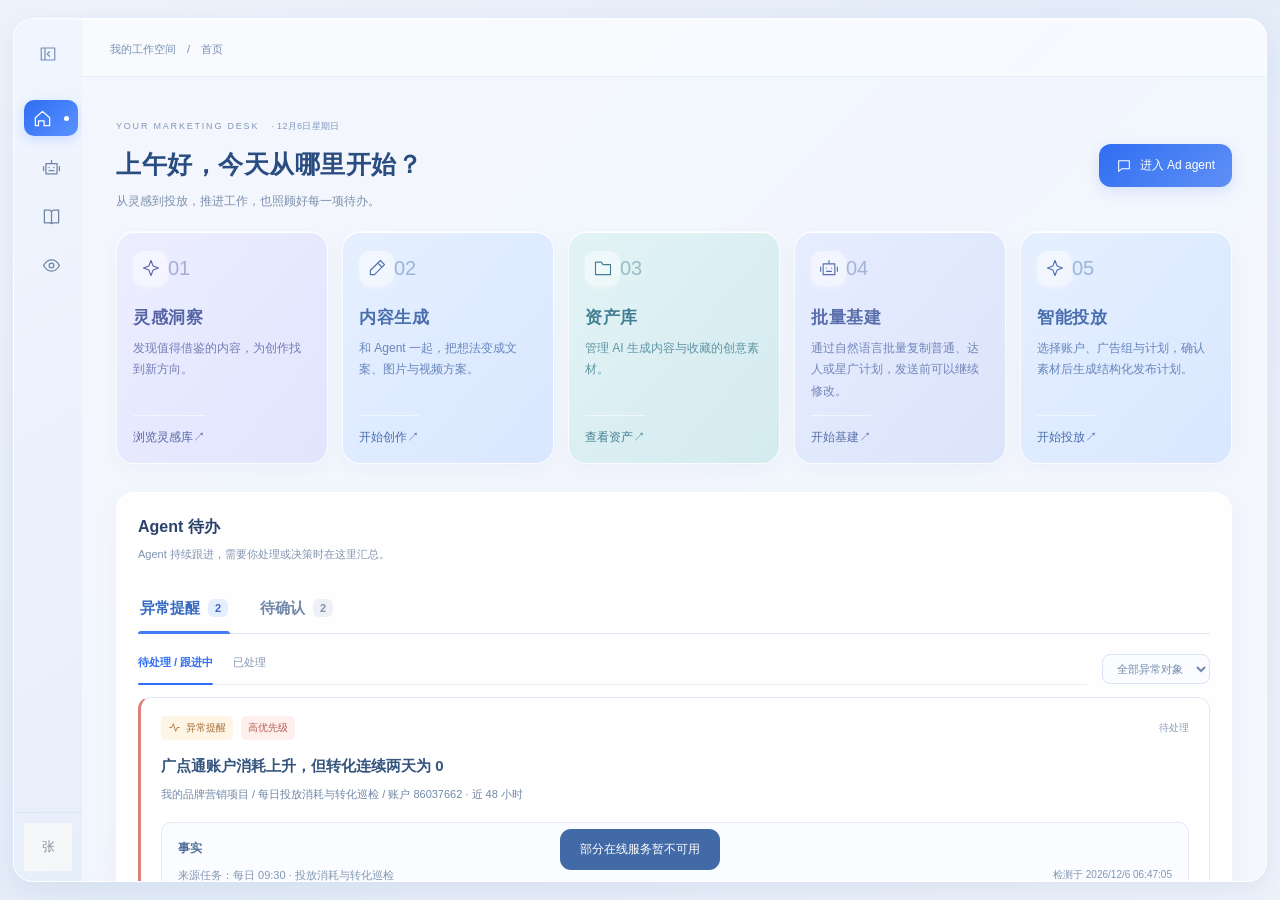
==== commit 52ffdf23: "Add generated video asset actions" ====
--- a/index.html
+++ b/index.html
@@ -1 +1 @@
-<!doctype html><html lang="zh-CN"><head><meta charset="UTF-8"><meta name="viewport" content="width=device-width,initial-scale=1"><title>营销 Agent · 在线演示版</title><link rel="stylesheet" href="./marketing.css"><link rel="stylesheet" href="./release.css"><link rel="stylesheet" href="./journey.css"><link rel="stylesheet" href="./dashboard.css"><link rel="stylesheet" href="./inspiration.css?v=platformfixed4"><link rel="stylesheet" href="./assistant-workspace.css"><link rel="stylesheet" href="./agent-console.css"><link rel="stylesheet" href="./agent-focus.css"><link rel="stylesheet" href="./workspace-shell.css?v=skillsconnectors1"><link rel="stylesheet" href="./video-workflow.css?v=exactbreakdown1"><link rel="stylesheet" href="./inspiration-tasks.css"><link rel="stylesheet" href="./content-assets.css"></head><body><div class="app" id="app"><aside class="sidebar"><div class="brand"><span class="brand-symbol">序</span><div>营销工作台<small>MARKETING WORKSPACE</small></div><button id="close-nav" class="mobile-only icon-btn" aria-label="关闭导航">×</button></div><button class="project-button" id="project-edit"><span class="project-avatar">M</span><span><b id="project-name"></b><small>项目空间 · 本地保存</small></span><span>⌄</span></button><nav id="navigation"></nav><div class="side-scroll"><div class="section-label">专业助理 <span>4</span></div><div class="agents" id="agents"></div><div class="section-label" style="margin-top:27px">最近工作 <span id="history-count"></span></div><div id="history"></div></div><div class="side-bottom"><div class="profile"><span class="profile-avatar">你</span><div>我的营销空间<small>本地工作版</small></div><button id="connections" class="icon-btn" aria-label="连接状态">⚙</button></div></div></aside><main class="main"><header><button id="open-nav" class="icon-btn mobile-only" aria-label="打开导航">☰</button><div class="breadcrumb"><span id="header-project"></span><span>/</span><b id="header-page">对话助手</b></div><button id="assistant-open" class="assistant-trigger">✧ 对话助手</button><button id="open-panel" class="context-button">◫ 项目资料</button></header><div id="view" class="view"></div></main><aside id="details" class="details"><div class="panel-header"><div class="panel-tabs"><button class="active" data-panel="context">项目资料</button><button data-panel="outputs">成果</button><button data-panel="flow">工作流</button></div><button class="icon-btn" id="close-panel" aria-label="关闭资料面板">×</button></div><div id="panel-body"></div><div class="panel-footer"><span class="live-dot"></span> 项目上下文自动共享 <span id="save-status">已保存</span></div></aside></div><dialog id="assistant-drawer" aria-label="全局对话助手"><div class="drawer-head"><div><b>✧ 项目对话助手</b><small>随时协作，保持当前工作现场</small></div><button id="assistant-expand" class="icon-btn" aria-label="展开助手">⤢</button><button id="assistant-close" class="icon-btn" aria-label="关闭助手">×</button></div><div class="drawer-context"><label for="assistant-project">当前项目</label><select id="assistant-project"></select><button id="assistant-new" class="small">＋ 新对话</button></div><div class="drawer-tabs"><button data-atab="chat" class="active">对话</button><button data-atab="history">历史</button><button data-atab="config">配置</button></div><div id="assistant-body"></div><div class="composer-area"><div class="composer-context"><span class="live-dot"></span><span id="composer-context">共享项目背景与已选资料</span><span class="local-pill">本地流程演示</span></div><form id="composer"><textarea id="prompt" aria-label="向营销助手提出需求" placeholder="给 Wefly 发送消息，@ 引用策略预设" rows="2"></textarea><div class="composer-tools"><button type="button" id="add-source" class="icon-btn" aria-label="添加资料">＋</button><span>项目助手 <span class="muted">⌄</span></span><small>未接入大模型</small><button id="send" type="submit" aria-label="发送" disabled>↑</button></div></form><div class="composer-foot">Enter 发送 · Shift + Enter 换行 <span>资料与草稿保存在此浏览器</span></div></div></dialog><dialog id="modal"><form id="modal-form"><div class="modal-head"><h2 id="modal-title"></h2><button type="button" id="modal-close" class="icon-btn" aria-label="关闭弹窗">×</button></div><p id="modal-desc"></p><div id="modal-fields"></div><div class="modal-actions"><button type="button" id="cancel">取消</button><button class="solid" id="save" type="submit">保存</button></div></form></dialog><div id="toast" role="status" hidden></div><script src="./static-host.js"></script><script src="./marketing.js?v=skillsconnectors1"></script><script src="./release-core.js"></script><script src="./release-knowledge.js"></script><script src="./release-skills.js"></script><script src="./release-settings.js"></script><script src="./release-agent.js"></script><script src="./release-business.js"></script><script src="./journey-model.js"></script><script src="./journey-workbench.js"></script><script src="./dashboard-model.js"></script><script src="./dashboard.js"></script><script src="./inspiration-model.js"></script><script src="./inspiration.js?v=platformfixed4"></script><script src="./assistant-scenarios.js"></script><script src="./assistant-workspace.js?v=skillsconnectors1"></script><script src="./assistant-presets.js"></script><script src="./agent-console.js"></script><script src="./agent-focus.js?v=primarytips1"></script><script src="./workspace-shell.js?v=skillsconnectors1"></script><script src="./video-workflow.js?v=skillsconnectors1"></script><script src="./inspiration-tasks.js"></script><script src="./content-assets.js"></script></body></html>
+<!doctype html><html lang="zh-CN"><head><meta charset="UTF-8"><meta name="viewport" content="width=device-width,initial-scale=1"><title>营销 Agent · 在线演示版</title><link rel="stylesheet" href="./marketing.css"><link rel="stylesheet" href="./release.css"><link rel="stylesheet" href="./journey.css"><link rel="stylesheet" href="./dashboard.css"><link rel="stylesheet" href="./inspiration.css?v=platformfixed4"><link rel="stylesheet" href="./assistant-workspace.css"><link rel="stylesheet" href="./agent-console.css"><link rel="stylesheet" href="./agent-focus.css"><link rel="stylesheet" href="./workspace-shell.css?v=skillsconnectors1"><link rel="stylesheet" href="./video-workflow.css?v=videoassets1"><link rel="stylesheet" href="./inspiration-tasks.css"><link rel="stylesheet" href="./content-assets.css"></head><body><div class="app" id="app"><aside class="sidebar"><div class="brand"><span class="brand-symbol">序</span><div>营销工作台<small>MARKETING WORKSPACE</small></div><button id="close-nav" class="mobile-only icon-btn" aria-label="关闭导航">×</button></div><button class="project-button" id="project-edit"><span class="project-avatar">M</span><span><b id="project-name"></b><small>项目空间 · 本地保存</small></span><span>⌄</span></button><nav id="navigation"></nav><div class="side-scroll"><div class="section-label">专业助理 <span>4</span></div><div class="agents" id="agents"></div><div class="section-label" style="margin-top:27px">最近工作 <span id="history-count"></span></div><div id="history"></div></div><div class="side-bottom"><div class="profile"><span class="profile-avatar">你</span><div>我的营销空间<small>本地工作版</small></div><button id="connections" class="icon-btn" aria-label="连接状态">⚙</button></div></div></aside><main class="main"><header><button id="open-nav" class="icon-btn mobile-only" aria-label="打开导航">☰</button><div class="breadcrumb"><span id="header-project"></span><span>/</span><b id="header-page">对话助手</b></div><button id="assistant-open" class="assistant-trigger">✧ 对话助手</button><button id="open-panel" class="context-button">◫ 项目资料</button></header><div id="view" class="view"></div></main><aside id="details" class="details"><div class="panel-header"><div class="panel-tabs"><button class="active" data-panel="context">项目资料</button><button data-panel="outputs">成果</button><button data-panel="flow">工作流</button></div><button class="icon-btn" id="close-panel" aria-label="关闭资料面板">×</button></div><div id="panel-body"></div><div class="panel-footer"><span class="live-dot"></span> 项目上下文自动共享 <span id="save-status">已保存</span></div></aside></div><dialog id="assistant-drawer" aria-label="全局对话助手"><div class="drawer-head"><div><b>✧ 项目对话助手</b><small>随时协作，保持当前工作现场</small></div><button id="assistant-expand" class="icon-btn" aria-label="展开助手">⤢</button><button id="assistant-close" class="icon-btn" aria-label="关闭助手">×</button></div><div class="drawer-context"><label for="assistant-project">当前项目</label><select id="assistant-project"></select><button id="assistant-new" class="small">＋ 新对话</button></div><div class="drawer-tabs"><button data-atab="chat" class="active">对话</button><button data-atab="history">历史</button><button data-atab="config">配置</button></div><div id="assistant-body"></div><div class="composer-area"><div class="composer-context"><span class="live-dot"></span><span id="composer-context">共享项目背景与已选资料</span><span class="local-pill">本地流程演示</span></div><form id="composer"><textarea id="prompt" aria-label="向营销助手提出需求" placeholder="给 Wefly 发送消息，@ 引用策略预设" rows="2"></textarea><div class="composer-tools"><button type="button" id="add-source" class="icon-btn" aria-label="添加资料">＋</button><span>项目助手 <span class="muted">⌄</span></span><small>未接入大模型</small><button id="send" type="submit" aria-label="发送" disabled>↑</button></div></form><div class="composer-foot">Enter 发送 · Shift + Enter 换行 <span>资料与草稿保存在此浏览器</span></div></div></dialog><dialog id="modal"><form id="modal-form"><div class="modal-head"><h2 id="modal-title"></h2><button type="button" id="modal-close" class="icon-btn" aria-label="关闭弹窗">×</button></div><p id="modal-desc"></p><div id="modal-fields"></div><div class="modal-actions"><button type="button" id="cancel">取消</button><button class="solid" id="save" type="submit">保存</button></div></form></dialog><div id="toast" role="status" hidden></div><script src="./static-host.js"></script><script src="./marketing.js?v=skillsconnectors1"></script><script src="./release-core.js"></script><script src="./release-knowledge.js"></script><script src="./release-skills.js"></script><script src="./release-settings.js"></script><script src="./release-agent.js"></script><script src="./release-business.js"></script><script src="./journey-model.js"></script><script src="./journey-workbench.js"></script><script src="./dashboard-model.js"></script><script src="./dashboard.js"></script><script src="./inspiration-model.js"></script><script src="./inspiration.js?v=platformfixed4"></script><script src="./assistant-scenarios.js"></script><script src="./assistant-workspace.js?v=skillsconnectors1"></script><script src="./assistant-presets.js"></script><script src="./agent-console.js"></script><script src="./agent-focus.js?v=primarytips1"></script><script src="./workspace-shell.js?v=skillsconnectors1"></script><script src="./video-workflow.js?v=videoassets1"></script><script src="./inspiration-tasks.js"></script><script src="./content-assets.js"></script></body></html>
--- a/video-workflow.css
+++ b/video-workflow.css
@@ -44,10 +44,12 @@
 /* Final staged sample review and playable right-side preview. */
 .vw-sample-review{padding:2px 0 18px}.vw-sample-review .vw-sample-time{margin:20px 0 14px;padding-bottom:12px;border-bottom:1px solid var(--ac-border);color:var(--ac-muted);font-size:12px}.vw-sample-review .vw-sample-time span{margin-left:5px;font-size:18px}.vw-sample-review h3{margin:0 0 12px;color:var(--ac-text);font-size:15px;line-height:1.8}.vw-sample-review>p:not(.vw-sample-time){max-width:840px;margin:14px 0;color:var(--ac-text);font-size:13px;line-height:1.9}.vw-sample-review .vw-document-link{margin:0 0 8px}.vw-inline-skill{padding:0;border:0;background:transparent;color:var(--release-accent);font:inherit;font-weight:600}.vw-inline-skill:hover{text-decoration:underline}
 #vw-sample-drawer{position:fixed;z-index:80;inset:0 0 0 auto;width:min(720px,54vw);max-width:none;height:100dvh;max-height:none;margin:0;padding:0;border:0;border-left:1px solid #dce5f3;border-radius:0;background:#fff;color:#17233a;box-shadow:-20px 0 60px #1d38662a;overflow:hidden}#vw-sample-drawer::backdrop{display:none}.vw-sample-drawer-shell{display:grid;grid-template-rows:auto minmax(0,1fr);height:100%}.vw-sample-drawer-shell>header{display:flex;align-items:center;justify-content:space-between;gap:18px;padding:16px 20px;border-bottom:1px solid #e5ebf4;background:#fff}.vw-sample-drawer-shell>header>div{display:grid;gap:2px}.vw-sample-drawer-shell>header small{color:#7891b6;font-size:9px;letter-spacing:2px}.vw-sample-drawer-shell>header b{font-size:14px}.vw-sample-drawer-shell>header button{display:grid;place-items:center;width:34px;height:34px;padding:0;border:0;border-radius:9px;background:#f2f6fc;color:#6e83a5;font-size:24px}.vw-sample-drawer-shell>main{display:flex;min-height:0;flex-direction:column;align-items:center;justify-content:center;gap:12px;padding:18px;background:#f7f8fa}.vw-sample-drawer-shell video{display:block;max-width:100%;width:auto;height:min(84dvh,calc((54vw - 36px)*1.779));max-height:calc(100dvh - 108px);aspect-ratio:480/854;background:#111;box-shadow:0 16px 40px #14213730}.vw-sample-drawer-shell main p{margin:0;color:#78859a;font-size:10px}
+.vw-video-head-actions{display:flex!important;align-items:center;gap:8px!important}.vw-video-more{position:relative}.vw-video-more>summary{display:grid;place-items:center;width:34px;height:34px;border-radius:9px;background:#f2f6fc;color:#6e83a5;font-size:16px;letter-spacing:2px;list-style:none;cursor:pointer}.vw-video-more>summary::-webkit-details-marker{display:none}.vw-video-more>div{position:absolute;z-index:12;top:38px;right:0;display:none;min-width:150px;padding:6px;border:1px solid #dce4ef;border-radius:10px;background:#fff;box-shadow:0 12px 32px #1f355a28}.vw-video-more:hover>div,.vw-video-more[open]>div{display:grid}.vw-sample-drawer-shell>header .vw-video-more button{display:block;width:100%;height:auto;padding:10px 12px;border-radius:7px;background:transparent;color:#405574;font-size:11px;text-align:left}.vw-sample-drawer-shell>header .vw-video-more button:hover{background:#f1f5fb}.vw-sample-drawer-shell>header .vw-video-more button:disabled{color:#9ba8b9;cursor:default}
 @media(max-width:760px){#vw-sample-drawer{width:100vw}.vw-sample-drawer-shell video{height:min(80dvh,calc((100vw - 36px)*1.779))}}
 
 /* Generated videos stay as native chat text until the viewer opens the link. */
-.vw-final-video-result{width:100%;max-width:840px}.vw-final-video-result>p{margin:8px 0;color:var(--ac-text);line-height:1.9}.vw-final-video-result .vw-document-link{margin:6px 0}
+.vw-final-video-result{width:100%;max-width:840px}.vw-final-video-result>p{margin:8px 0;color:var(--ac-text);line-height:1.9}.vw-final-video-result .vw-document-link{margin:6px 0}.vw-save-guide{display:flex;align-items:center;gap:16px;margin-top:16px;padding:14px 16px;border:1px solid color-mix(in srgb,var(--release-accent) 28%,var(--ac-border));border-radius:12px;background:color-mix(in srgb,var(--release-accent) 7%,var(--ac-panel))}.vw-save-guide>div{display:grid;gap:4px;min-width:0;flex:1}.vw-save-guide b{font-size:12px}.vw-save-guide span{color:var(--ac-muted);font-size:10px}.vw-save-guide>button{padding:9px 15px;border:0;border-radius:8px;background:var(--release-accent);color:#fff;font-size:11px;white-space:nowrap}.vw-asset-saved{display:inline-flex;align-items:center;gap:9px;margin-top:16px;padding:11px 15px;border:1px solid #bde6d2;border-radius:22px;background:#edf9f3;color:#27835a;font:inherit;font-size:12px}.vw-asset-saved span{display:grid;width:20px;height:20px;place-items:center;border-radius:50%;background:#20ba7a;color:#fff}.vw-asset-saved i{font-style:normal;color:#6b8c7d}
+#vw-asset-saved-toast{position:fixed;z-index:2000;top:24px;left:50%;display:flex;align-items:center;gap:9px;transform:translateX(-50%);padding:13px 18px;border:0;border-radius:24px;background:#263b64;color:#fff;box-shadow:0 14px 40px #172b4d50;font-size:13px}#vw-asset-saved-toast[hidden]{display:none}#vw-asset-saved-toast span{display:grid;width:21px;height:21px;place-items:center;border-radius:50%;background:#20c98a;color:#fff}#vw-asset-saved-toast i{font-style:normal;color:#c7d5ee}@media(max-width:650px){.vw-save-guide{align-items:stretch;flex-direction:column}.vw-save-guide>button{width:100%}#vw-asset-saved-toast{top:12px;max-width:calc(100vw - 24px);white-space:nowrap}}
 
 /* Stage acceptance keeps the conversation on the left and shows the production canvas on the right. */
 #vw-canvas-drawer{position:fixed;z-index:74;inset:0 0 0 auto;width:min(58vw,1040px);max-width:none;height:100dvh;max-height:none;margin:0;padding:0;border:0;border-left:1px solid #27302a;border-radius:0;background:#080b0c;color:#e7ebe8;box-shadow:-18px 0 56px #101a1738;overflow:hidden}#vw-canvas-drawer::backdrop{display:none}.vw-canvas-shell{display:grid;grid-template-rows:64px minmax(0,1fr) 64px;height:100%;background:#080b0c}.vw-canvas-shell>header{display:flex;align-items:center;justify-content:space-between;gap:16px;padding:0 22px;border-bottom:1px solid #202725;background:#0b0f0e}.vw-canvas-brand{display:flex;align-items:center;gap:12px;min-width:0}.vw-canvas-brand>i{width:31px;height:31px;flex:none;border-radius:7px;background:linear-gradient(135deg,#baff37 0 47%,#17231d 48% 60%,#9ee82d 61%)}.vw-canvas-brand span{display:grid;min-width:0}.vw-canvas-brand b{overflow:hidden;color:#eaf0ec;font-size:13px;text-overflow:ellipsis;white-space:nowrap}.vw-canvas-brand small{margin-top:3px;color:#77817b;font-size:9px}.vw-canvas-shell>header>div:last-child{display:flex;align-items:center;gap:12px}.vw-canvas-shell>header>div:last-child>span{padding:7px 10px;border:1px solid #28322e;border-radius:8px;color:#dfffb0;font-size:11px}.vw-canvas-shell>header button{display:grid;place-items:center;width:32px;height:32px;padding:0;border:1px solid #2a332f;border-radius:8px;background:#141a17;color:#a8b1ac;font-size:21px}.vw-canvas-shell>main{position:relative;min-height:0;overflow:hidden;background-color:#080b0c;background-image:radial-gradient(#26302b 1px,transparent 1px);background-size:16px 16px}.vw-canvas-node{position:absolute;z-index:2;box-sizing:border-box;border:1px solid #303a35;border-radius:12px;background:#161a19;box-shadow:0 12px 30px #0008;color:#cad1cd}.vw-canvas-node small{display:block;color:#79837d;font-size:9px}.vw-canvas-node.script{left:5%;top:8%;width:31%;padding:15px}.vw-canvas-node.script p{margin:10px 0 0;color:#b5bdb8;font-size:9px;line-height:1.8}.vw-canvas-node.manifest{left:5%;top:52%;width:34%;padding:14px;border-color:#7cab36}.vw-canvas-node.manifest code{display:block;margin-top:10px;color:#b6cf92;font-size:8px;line-height:1.7;white-space:normal}.vw-canvas-node.person{left:47%;width:25%;padding:10px}.vw-canvas-node.person.one{top:7%}.vw-canvas-node.person.two{top:29%}.vw-canvas-node.person>div{display:flex;align-items:flex-end;justify-content:center;gap:6px;height:82px;margin-top:8px;border-radius:8px;background:linear-gradient(#b9b7b0,#5e5d59)}.vw-canvas-node.person.two>div{background:linear-gradient(#aab0b4,#515a60)}.vw-canvas-node.person i{width:22%;height:68%;border-radius:16px 16px 4px 4px;background:linear-gradient(#292b2c 0 22%,#88745e 23% 64%,#343638 65%)}.vw-canvas-node.person i:nth-child(2){height:78%}.vw-canvas-node.chat{left:47%;top:51%;width:25%;padding:12px;background:linear-gradient(155deg,#e7f1ff,#cfe1fa);color:#284f88}.vw-canvas-node.chat b{display:block;margin:7px 0 12px;text-align:center;font-size:11px}.vw-canvas-node.chat span{display:block;width:max-content;max-width:85%;margin:6px 0;padding:5px 7px;border-radius:7px;background:#fff;font-size:7px}.vw-canvas-node.chat span:last-child{margin-left:auto;background:#bcd8ff}.vw-canvas-node.brand{left:47%;top:72%;width:25%;padding:13px;background:radial-gradient(circle at 50% 75%,#3885c474,transparent 25%),linear-gradient(#9fa6aa,#252c30);color:#fff}.vw-canvas-node.brand b,.vw-canvas-node.brand strong,.vw-canvas-node.brand span{display:block}.vw-canvas-node.brand b{margin-top:20px;font-size:9px}.vw-canvas-node.brand strong{font-size:17px}.vw-canvas-node.brand span{font-size:8px}.vw-canvas-node.video{right:3%;top:39%;width:18%;padding:15px;border-color:#9edb3d}.vw-canvas-node.video b,.vw-canvas-node.video span{display:block}.vw-canvas-node.video b{margin:13px 0 6px;color:#d9ffa0;font-size:11px}.vw-canvas-node.video span{color:#808c85;font-size:8px;line-height:1.6}.vw-canvas-lines{position:absolute;z-index:1;inset:0;width:100%;height:100%;pointer-events:none}.vw-canvas-lines path{fill:none;stroke:#647169;stroke-width:1.2;opacity:.7}.vw-canvas-shell>footer{display:flex;align-items:center;justify-content:center;gap:18px;border-top:1px solid #202725;background:#101412}.vw-canvas-shell>footer span,.vw-canvas-shell>footer b,.vw-canvas-shell>footer small{padding:8px 14px;border-radius:8px;font-size:10px}.vw-canvas-shell>footer b{background:#18221b;color:#aef238}.vw-canvas-shell>footer span,.vw-canvas-shell>footer small{color:#7e8982}
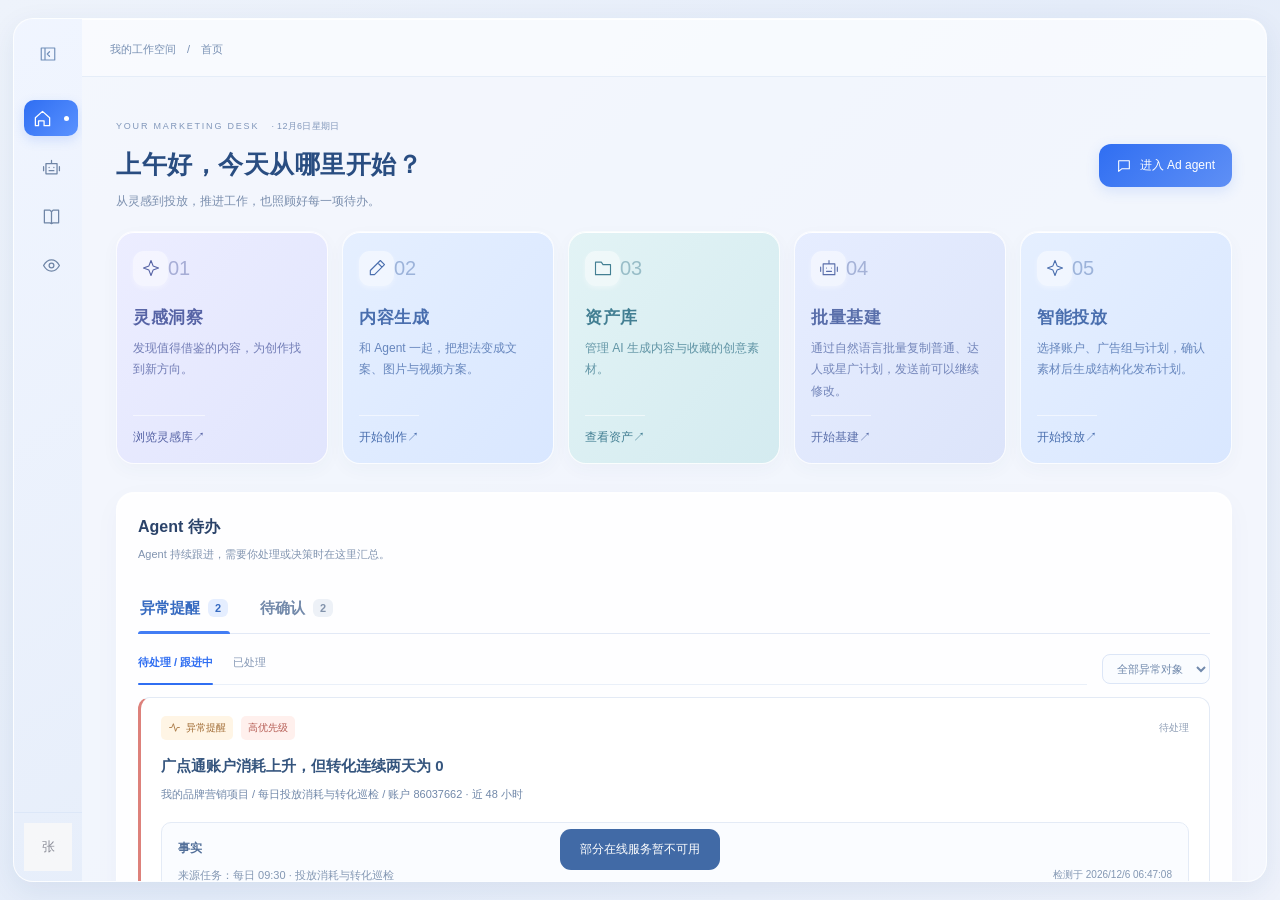
==== commit 4675beed: "Refine generated video and asset actions" ====
--- a/index.html
+++ b/index.html
@@ -1 +1 @@
-<!doctype html><html lang="zh-CN"><head><meta charset="UTF-8"><meta name="viewport" content="width=device-width,initial-scale=1"><title>营销 Agent · 在线演示版</title><link rel="stylesheet" href="./marketing.css"><link rel="stylesheet" href="./release.css"><link rel="stylesheet" href="./journey.css"><link rel="stylesheet" href="./dashboard.css"><link rel="stylesheet" href="./inspiration.css?v=platformfixed4"><link rel="stylesheet" href="./assistant-workspace.css"><link rel="stylesheet" href="./agent-console.css"><link rel="stylesheet" href="./agent-focus.css"><link rel="stylesheet" href="./workspace-shell.css?v=skillsconnectors1"><link rel="stylesheet" href="./video-workflow.css?v=videoassets1"><link rel="stylesheet" href="./inspiration-tasks.css"><link rel="stylesheet" href="./content-assets.css"></head><body><div class="app" id="app"><aside class="sidebar"><div class="brand"><span class="brand-symbol">序</span><div>营销工作台<small>MARKETING WORKSPACE</small></div><button id="close-nav" class="mobile-only icon-btn" aria-label="关闭导航">×</button></div><button class="project-button" id="project-edit"><span class="project-avatar">M</span><span><b id="project-name"></b><small>项目空间 · 本地保存</small></span><span>⌄</span></button><nav id="navigation"></nav><div class="side-scroll"><div class="section-label">专业助理 <span>4</span></div><div class="agents" id="agents"></div><div class="section-label" style="margin-top:27px">最近工作 <span id="history-count"></span></div><div id="history"></div></div><div class="side-bottom"><div class="profile"><span class="profile-avatar">你</span><div>我的营销空间<small>本地工作版</small></div><button id="connections" class="icon-btn" aria-label="连接状态">⚙</button></div></div></aside><main class="main"><header><button id="open-nav" class="icon-btn mobile-only" aria-label="打开导航">☰</button><div class="breadcrumb"><span id="header-project"></span><span>/</span><b id="header-page">对话助手</b></div><button id="assistant-open" class="assistant-trigger">✧ 对话助手</button><button id="open-panel" class="context-button">◫ 项目资料</button></header><div id="view" class="view"></div></main><aside id="details" class="details"><div class="panel-header"><div class="panel-tabs"><button class="active" data-panel="context">项目资料</button><button data-panel="outputs">成果</button><button data-panel="flow">工作流</button></div><button class="icon-btn" id="close-panel" aria-label="关闭资料面板">×</button></div><div id="panel-body"></div><div class="panel-footer"><span class="live-dot"></span> 项目上下文自动共享 <span id="save-status">已保存</span></div></aside></div><dialog id="assistant-drawer" aria-label="全局对话助手"><div class="drawer-head"><div><b>✧ 项目对话助手</b><small>随时协作，保持当前工作现场</small></div><button id="assistant-expand" class="icon-btn" aria-label="展开助手">⤢</button><button id="assistant-close" class="icon-btn" aria-label="关闭助手">×</button></div><div class="drawer-context"><label for="assistant-project">当前项目</label><select id="assistant-project"></select><button id="assistant-new" class="small">＋ 新对话</button></div><div class="drawer-tabs"><button data-atab="chat" class="active">对话</button><button data-atab="history">历史</button><button data-atab="config">配置</button></div><div id="assistant-body"></div><div class="composer-area"><div class="composer-context"><span class="live-dot"></span><span id="composer-context">共享项目背景与已选资料</span><span class="local-pill">本地流程演示</span></div><form id="composer"><textarea id="prompt" aria-label="向营销助手提出需求" placeholder="给 Wefly 发送消息，@ 引用策略预设" rows="2"></textarea><div class="composer-tools"><button type="button" id="add-source" class="icon-btn" aria-label="添加资料">＋</button><span>项目助手 <span class="muted">⌄</span></span><small>未接入大模型</small><button id="send" type="submit" aria-label="发送" disabled>↑</button></div></form><div class="composer-foot">Enter 发送 · Shift + Enter 换行 <span>资料与草稿保存在此浏览器</span></div></div></dialog><dialog id="modal"><form id="modal-form"><div class="modal-head"><h2 id="modal-title"></h2><button type="button" id="modal-close" class="icon-btn" aria-label="关闭弹窗">×</button></div><p id="modal-desc"></p><div id="modal-fields"></div><div class="modal-actions"><button type="button" id="cancel">取消</button><button class="solid" id="save" type="submit">保存</button></div></form></dialog><div id="toast" role="status" hidden></div><script src="./static-host.js"></script><script src="./marketing.js?v=skillsconnectors1"></script><script src="./release-core.js"></script><script src="./release-knowledge.js"></script><script src="./release-skills.js"></script><script src="./release-settings.js"></script><script src="./release-agent.js"></script><script src="./release-business.js"></script><script src="./journey-model.js"></script><script src="./journey-workbench.js"></script><script src="./dashboard-model.js"></script><script src="./dashboard.js"></script><script src="./inspiration-model.js"></script><script src="./inspiration.js?v=platformfixed4"></script><script src="./assistant-scenarios.js"></script><script src="./assistant-workspace.js?v=skillsconnectors1"></script><script src="./assistant-presets.js"></script><script src="./agent-console.js"></script><script src="./agent-focus.js?v=primarytips1"></script><script src="./workspace-shell.js?v=skillsconnectors1"></script><script src="./video-workflow.js?v=videoassets1"></script><script src="./inspiration-tasks.js"></script><script src="./content-assets.js"></script></body></html>
+<!doctype html><html lang="zh-CN"><head><meta charset="UTF-8"><meta name="viewport" content="width=device-width,initial-scale=1"><title>营销 Agent · 在线演示版</title><link rel="stylesheet" href="./marketing.css"><link rel="stylesheet" href="./release.css"><link rel="stylesheet" href="./journey.css"><link rel="stylesheet" href="./dashboard.css"><link rel="stylesheet" href="./inspiration.css?v=platformfixed4"><link rel="stylesheet" href="./assistant-workspace.css"><link rel="stylesheet" href="./agent-console.css"><link rel="stylesheet" href="./agent-focus.css"><link rel="stylesheet" href="./workspace-shell.css?v=assetactions2"><link rel="stylesheet" href="./video-workflow.css?v=nativevideoassets2"><link rel="stylesheet" href="./inspiration-tasks.css"><link rel="stylesheet" href="./content-assets.css"></head><body><div class="app" id="app"><aside class="sidebar"><div class="brand"><span class="brand-symbol">序</span><div>营销工作台<small>MARKETING WORKSPACE</small></div><button id="close-nav" class="mobile-only icon-btn" aria-label="关闭导航">×</button></div><button class="project-button" id="project-edit"><span class="project-avatar">M</span><span><b id="project-name"></b><small>项目空间 · 本地保存</small></span><span>⌄</span></button><nav id="navigation"></nav><div class="side-scroll"><div class="section-label">专业助理 <span>4</span></div><div class="agents" id="agents"></div><div class="section-label" style="margin-top:27px">最近工作 <span id="history-count"></span></div><div id="history"></div></div><div class="side-bottom"><div class="profile"><span class="profile-avatar">你</span><div>我的营销空间<small>本地工作版</small></div><button id="connections" class="icon-btn" aria-label="连接状态">⚙</button></div></div></aside><main class="main"><header><button id="open-nav" class="icon-btn mobile-only" aria-label="打开导航">☰</button><div class="breadcrumb"><span id="header-project"></span><span>/</span><b id="header-page">对话助手</b></div><button id="assistant-open" class="assistant-trigger">✧ 对话助手</button><button id="open-panel" class="context-button">◫ 项目资料</button></header><div id="view" class="view"></div></main><aside id="details" class="details"><div class="panel-header"><div class="panel-tabs"><button class="active" data-panel="context">项目资料</button><button data-panel="outputs">成果</button><button data-panel="flow">工作流</button></div><button class="icon-btn" id="close-panel" aria-label="关闭资料面板">×</button></div><div id="panel-body"></div><div class="panel-footer"><span class="live-dot"></span> 项目上下文自动共享 <span id="save-status">已保存</span></div></aside></div><dialog id="assistant-drawer" aria-label="全局对话助手"><div class="drawer-head"><div><b>✧ 项目对话助手</b><small>随时协作，保持当前工作现场</small></div><button id="assistant-expand" class="icon-btn" aria-label="展开助手">⤢</button><button id="assistant-close" class="icon-btn" aria-label="关闭助手">×</button></div><div class="drawer-context"><label for="assistant-project">当前项目</label><select id="assistant-project"></select><button id="assistant-new" class="small">＋ 新对话</button></div><div class="drawer-tabs"><button data-atab="chat" class="active">对话</button><button data-atab="history">历史</button><button data-atab="config">配置</button></div><div id="assistant-body"></div><div class="composer-area"><div class="composer-context"><span class="live-dot"></span><span id="composer-context">共享项目背景与已选资料</span><span class="local-pill">本地流程演示</span></div><form id="composer"><textarea id="prompt" aria-label="向营销助手提出需求" placeholder="给 Wefly 发送消息，@ 引用策略预设" rows="2"></textarea><div class="composer-tools"><button type="button" id="add-source" class="icon-btn" aria-label="添加资料">＋</button><span>项目助手 <span class="muted">⌄</span></span><small>未接入大模型</small><button id="send" type="submit" aria-label="发送" disabled>↑</button></div></form><div class="composer-foot">Enter 发送 · Shift + Enter 换行 <span>资料与草稿保存在此浏览器</span></div></div></dialog><dialog id="modal"><form id="modal-form"><div class="modal-head"><h2 id="modal-title"></h2><button type="button" id="modal-close" class="icon-btn" aria-label="关闭弹窗">×</button></div><p id="modal-desc"></p><div id="modal-fields"></div><div class="modal-actions"><button type="button" id="cancel">取消</button><button class="solid" id="save" type="submit">保存</button></div></form></dialog><div id="toast" role="status" hidden></div><script src="./static-host.js"></script><script src="./marketing.js?v=skillsconnectors1"></script><script src="./release-core.js"></script><script src="./release-knowledge.js"></script><script src="./release-skills.js"></script><script src="./release-settings.js"></script><script src="./release-agent.js"></script><script src="./release-business.js"></script><script src="./journey-model.js"></script><script src="./journey-workbench.js"></script><script src="./dashboard-model.js"></script><script src="./dashboard.js"></script><script src="./inspiration-model.js"></script><script src="./inspiration.js?v=platformfixed4"></script><script src="./assistant-scenarios.js"></script><script src="./assistant-workspace.js?v=skillsconnectors1"></script><script src="./assistant-presets.js"></script><script src="./agent-console.js"></script><script src="./agent-focus.js?v=primarytips1"></script><script src="./workspace-shell.js?v=assetactions2"></script><script src="./video-workflow.js?v=nativevideoassets2"></script><script src="./inspiration-tasks.js"></script><script src="./content-assets.js"></script></body></html>
--- a/workspace-shell.css
+++ b/workspace-shell.css
@@ -193,7 +193,7 @@
 @media(max-width:850px){.wb-skill-cards{grid-template-columns:repeat(2,minmax(0,1fr))}}@media(max-width:600px){.wb-skill-cards{grid-template-columns:1fr}.wb-expert-knowledge-picker{grid-template-columns:1fr}.wb-expert-knowledge-picker>button{justify-self:start}#wb-expert-selected-knowledge{align-items:flex-start;flex-direction:column}}
 
 /* Asset library inside Ad Agent. */
-.wb-assets-page{padding:28px 30px 45px;max-width:1450px;margin:auto}.wb-assets-head{display:flex;align-items:flex-start;justify-content:space-between;gap:22px}.wb-assets-head small{color:var(--release-accent);font-size:9px;letter-spacing:1.8px}.wb-assets-head h1{margin:6px 0;font-size:25px}.wb-assets-head p{margin:0;color:var(--ac-muted);font-size:11px}.wb-assets-head>div:last-child{display:flex;gap:9px}.wb-assets-head button,.wb-assets-head label{display:flex;align-items:center;justify-content:center;min-height:38px;box-sizing:border-box;border:1px solid var(--ac-border);border-radius:9px;background:var(--ac-panel);color:var(--ac-text);padding:8px 14px;font-size:11px;cursor:pointer}.wb-assets-head label.solid{border-color:var(--release-accent);background:var(--release-accent);color:white}.wb-assets-head input{position:absolute;width:1px;height:1px;opacity:0}.wb-asset-overview{display:grid;grid-template-columns:repeat(4,minmax(0,1fr));gap:11px;margin:24px 0}.wb-asset-overview>button{display:flex;align-items:center;gap:12px;border:1px solid var(--ac-border);border-radius:13px;background:var(--ac-panel);padding:15px;text-align:left;color:var(--ac-text)}.wb-asset-overview>button.active{border-color:color-mix(in srgb,var(--release-accent) 55%,var(--ac-border));box-shadow:0 6px 20px color-mix(in srgb,var(--release-accent) 12%,transparent)}.wb-asset-overview svg{width:21px;height:21px;padding:8px;border-radius:10px;background:var(--ac-soft);color:var(--release-accent);fill:none;stroke:currentColor}.wb-asset-overview span{display:flex;align-items:center;justify-content:space-between;gap:10px;flex:1}.wb-asset-overview small{color:var(--ac-muted);font-size:10px}.wb-asset-overview b{font-size:20px}.wb-assets-toolbar{display:flex;align-items:center;gap:13px;padding:13px 0;border-bottom:1px solid var(--ac-border)}.wb-assets-toolbar nav{display:flex;gap:5px}.wb-assets-toolbar nav button{border:0;background:transparent;color:var(--ac-muted);padding:7px 10px;font-size:10px}.wb-assets-toolbar nav button.active{border-radius:7px;background:var(--ac-soft);color:var(--release-accent);font-weight:600}.wb-assets-toolbar>label{display:flex;align-items:center;gap:6px;margin-left:auto;padding:7px 9px;border:1px solid var(--ac-border);border-radius:8px;background:var(--ac-panel)}.wb-assets-toolbar>label svg{width:14px;height:14px}.wb-assets-toolbar input{width:180px;border:0;outline:0;background:transparent;color:var(--ac-text);font-size:10px}.wb-assets-toolbar>span{color:var(--ac-muted);font-size:9px}.wb-assets-grid{display:grid;grid-template-columns:repeat(3,minmax(0,1fr));gap:16px;margin-top:19px}.wb-asset-card{min-width:0;overflow:hidden;border:1px solid var(--ac-border);border-radius:14px;background:var(--ac-panel);box-shadow:0 7px 24px #18355f0a}.wb-asset-preview{position:relative;display:flex;width:100%;aspect-ratio:1.72;align-items:center;justify-content:center;flex-direction:column;gap:10px;border:0;border-radius:0;background:linear-gradient(145deg,hsl(var(--asset-hue) 75% 89%),hsl(calc(var(--asset-hue) + 32) 78% 96%));color:hsl(var(--asset-hue) 42% 36%);overflow:hidden}.wb-asset-preview:before,.wb-asset-preview:after{content:"";position:absolute;border-radius:50%;background:#fff6}.wb-asset-preview:before{width:130px;height:130px;right:-35px;top:-50px}.wb-asset-preview:after{width:80px;height:80px;left:-22px;bottom:-35px}.wb-asset-preview>span{position:relative;z-index:1;display:grid;place-items:center;width:58px;height:58px;border:1px solid #fff8;border-radius:18px;background:#ffffffa8;box-shadow:0 8px 22px #23487315}.wb-asset-preview svg{width:24px;height:24px;fill:none;stroke:currentColor}.wb-asset-preview span b{position:absolute;right:-10px;bottom:-8px;padding:3px 5px;border-radius:4px;background:#1e3556;color:#fff;font-size:7px}.wb-asset-preview>i{position:relative;z-index:1;font-size:8px;font-style:normal;letter-spacing:1.3px}.wb-asset-preview>small{position:absolute;right:10px;bottom:9px;z-index:1;padding:3px 6px;border-radius:5px;background:#1d3155a8;color:#fff;font-size:8px}.wb-asset-preview q{position:relative;z-index:1;max-width:80%;font-size:16px;font-weight:650;line-height:1.7;text-align:center}.wb-asset-card-copy{padding:14px}.wb-asset-card h3{margin:0 0 9px;font-size:12px}.wb-asset-card-copy>div{display:flex;gap:5px;flex-wrap:wrap}.wb-asset-card-copy>div span{padding:4px 6px;border-radius:5px;background:var(--ac-soft);color:var(--ac-muted);font-size:8px}.wb-asset-card footer{display:flex;align-items:center;gap:8px;margin-top:12px;padding-top:10px;border-top:1px solid var(--ac-border)}.wb-asset-card footer small{overflow:hidden;flex:1;color:var(--ac-muted);font-size:8px;text-overflow:ellipsis;white-space:nowrap}.wb-asset-card footer button{border:0;background:transparent;color:var(--release-accent);font-size:9px}.wb-assets-grid>.wb-agent-empty{grid-column:1/-1}
+.wb-assets-page{padding:28px 30px 45px;max-width:1450px;margin:auto}.wb-assets-head{display:flex;align-items:flex-start;justify-content:space-between;gap:22px}.wb-assets-head small{color:var(--release-accent);font-size:9px;letter-spacing:1.8px}.wb-assets-head h1{margin:6px 0;font-size:25px}.wb-assets-head p{margin:0;color:var(--ac-muted);font-size:11px}.wb-assets-head>div:last-child{display:flex;gap:9px}.wb-assets-head button,.wb-assets-head label{display:flex;align-items:center;justify-content:center;min-height:38px;box-sizing:border-box;border:1px solid var(--ac-border);border-radius:9px;background:var(--ac-panel);color:var(--ac-text);padding:8px 14px;font-size:11px;cursor:pointer}.wb-assets-head label.solid{border-color:var(--release-accent);background:var(--release-accent);color:white}.wb-assets-head input{position:absolute;width:1px;height:1px;opacity:0}.wb-asset-overview{display:grid;grid-template-columns:repeat(4,minmax(0,1fr));gap:11px;margin:24px 0}.wb-asset-overview>button{display:flex;align-items:center;gap:12px;border:1px solid var(--ac-border);border-radius:13px;background:var(--ac-panel);padding:15px;text-align:left;color:var(--ac-text)}.wb-asset-overview>button.active{border-color:color-mix(in srgb,var(--release-accent) 55%,var(--ac-border));box-shadow:0 6px 20px color-mix(in srgb,var(--release-accent) 12%,transparent)}.wb-asset-overview svg{width:21px;height:21px;padding:8px;border-radius:10px;background:var(--ac-soft);color:var(--release-accent);fill:none;stroke:currentColor}.wb-asset-overview span{display:flex;align-items:center;justify-content:space-between;gap:10px;flex:1}.wb-asset-overview small{color:var(--ac-muted);font-size:10px}.wb-asset-overview b{font-size:20px}.wb-assets-toolbar{display:flex;align-items:center;gap:13px;padding:13px 0;border-bottom:1px solid var(--ac-border)}.wb-assets-toolbar nav{display:flex;gap:5px}.wb-assets-toolbar nav button{border:0;background:transparent;color:var(--ac-muted);padding:7px 10px;font-size:10px}.wb-assets-toolbar nav button.active{border-radius:7px;background:var(--ac-soft);color:var(--release-accent);font-weight:600}.wb-assets-toolbar>label{display:flex;align-items:center;gap:6px;margin-left:auto;padding:7px 9px;border:1px solid var(--ac-border);border-radius:8px;background:var(--ac-panel)}.wb-assets-toolbar>label svg{width:14px;height:14px}.wb-assets-toolbar input{width:180px;border:0;outline:0;background:transparent;color:var(--ac-text);font-size:10px}.wb-assets-toolbar>span{color:var(--ac-muted);font-size:9px}.wb-assets-grid{display:grid;grid-template-columns:repeat(3,minmax(0,1fr));gap:16px;margin-top:19px}.wb-asset-card{min-width:0;overflow:hidden;border:1px solid var(--ac-border);border-radius:14px;background:var(--ac-panel);box-shadow:0 7px 24px #18355f0a}.wb-asset-preview{position:relative;display:flex;width:100%;aspect-ratio:1.72;align-items:center;justify-content:center;flex-direction:column;gap:10px;border:0;border-radius:0;background:linear-gradient(145deg,hsl(var(--asset-hue) 75% 89%),hsl(calc(var(--asset-hue) + 32) 78% 96%));color:hsl(var(--asset-hue) 42% 36%);overflow:hidden}.wb-asset-preview:before,.wb-asset-preview:after{content:"";position:absolute;border-radius:50%;background:#fff6}.wb-asset-preview:before{width:130px;height:130px;right:-35px;top:-50px}.wb-asset-preview:after{width:80px;height:80px;left:-22px;bottom:-35px}.wb-asset-preview>span{position:relative;z-index:1;display:grid;place-items:center;width:58px;height:58px;border:1px solid #fff8;border-radius:18px;background:#ffffffa8;box-shadow:0 8px 22px #23487315}.wb-asset-preview svg{width:24px;height:24px;fill:none;stroke:currentColor}.wb-asset-preview span b{position:absolute;right:-10px;bottom:-8px;padding:3px 5px;border-radius:4px;background:#1e3556;color:#fff;font-size:7px}.wb-asset-preview>i{position:relative;z-index:1;font-size:8px;font-style:normal;letter-spacing:1.3px}.wb-asset-preview>small{position:absolute;right:10px;bottom:9px;z-index:1;padding:3px 6px;border-radius:5px;background:#1d3155a8;color:#fff;font-size:8px}.wb-asset-preview q{position:relative;z-index:1;max-width:80%;font-size:16px;font-weight:650;line-height:1.7;text-align:center}.wb-asset-card-copy{padding:14px}.wb-asset-card h3{margin:0 0 9px;font-size:12px}.wb-asset-card-copy>div{display:flex;gap:5px;flex-wrap:wrap}.wb-asset-card-copy>div span{padding:4px 6px;border-radius:5px;background:var(--ac-soft);color:var(--ac-muted);font-size:8px}.wb-asset-card footer{position:relative;display:flex;align-items:center;gap:8px;margin-top:12px;padding-top:10px;border-top:1px solid var(--ac-border)}.wb-asset-card footer small{overflow:hidden;flex:1;color:var(--ac-muted);font-size:8px;text-overflow:ellipsis;white-space:nowrap}.wb-asset-card footer button{border:0;background:transparent;color:var(--release-accent);font-size:9px}.wb-asset-more{position:relative;margin-left:auto}.wb-asset-more>summary{display:grid;width:28px;height:28px;place-items:center;border-radius:7px;background:var(--ac-soft);color:var(--ac-muted);font-size:15px;letter-spacing:1px;list-style:none;cursor:pointer}.wb-asset-more>summary::-webkit-details-marker{display:none}.wb-asset-more>div{position:absolute;z-index:20;right:0;bottom:34px;display:none;width:148px;padding:6px;border:1px solid var(--ac-border);border-radius:11px;background:var(--ac-panel);box-shadow:0 16px 40px #14234232}.wb-asset-more[open]>div{display:grid}.wb-asset-more>div button{display:block;width:100%;padding:10px 11px;border-radius:7px;color:var(--ac-text);font-size:10px;text-align:left}.wb-asset-more>div button:hover{background:var(--ac-soft)}.wb-asset-more>div button.danger{color:#e84e5d}.wb-assets-grid>.wb-agent-empty{grid-column:1/-1}
 .wb-assets-toolbar nav button.unavailable{color:color-mix(in srgb,var(--ac-muted) 65%,transparent);cursor:not-allowed;opacity:.62}.wb-assets-toolbar nav button.unavailable:hover{background:var(--ac-soft);color:var(--ac-muted)}
 #wb-asset-preview-dialog{inset:0;margin:auto;width:min(820px,calc(100vw - 32px));padding:0;border:0;border-radius:16px;background:var(--ac-panel);color:var(--ac-text);box-shadow:0 30px 100px #14234266}#wb-asset-preview-dialog::backdrop{background:#17233c78;backdrop-filter:blur(3px)}.wb-asset-preview-shell>header{display:flex;align-items:flex-start;padding:21px 24px;border-bottom:1px solid var(--ac-border)}.wb-asset-preview-shell header small{color:var(--ac-muted);font-size:9px}.wb-asset-preview-shell h2{margin:5px 0 0;font-size:19px}.wb-asset-preview-shell header button{margin-left:auto;border:0;background:none;color:var(--ac-muted);font-size:24px}.wb-asset-preview-shell>main{display:grid;grid-template-columns:minmax(0,1.5fr) minmax(220px,.8fr);gap:20px;padding:22px}.wb-asset-preview-stage{display:flex;min-height:310px;align-items:center;justify-content:center;flex-direction:column;gap:15px;border-radius:13px;background:linear-gradient(145deg,hsl(var(--asset-hue) 72% 87%),hsl(calc(var(--asset-hue) + 30) 78% 95%));color:hsl(var(--asset-hue) 42% 34%)}.wb-asset-preview-stage svg{width:58px;height:58px;fill:none;stroke:currentColor}.wb-asset-preview-stage b{max-width:80%;font-size:18px;text-align:center}.wb-asset-preview-stage small{font-size:9px}.wb-asset-preview-shell aside h3{font-size:13px}.wb-asset-preview-shell dl{margin:0}.wb-asset-preview-shell dl>div{display:grid;grid-template-columns:62px 1fr;gap:7px;padding:10px 0;border-bottom:1px solid var(--ac-border);font-size:9px}.wb-asset-preview-shell dt{color:var(--ac-muted)}.wb-asset-preview-shell dd{margin:0;line-height:1.7}.wb-asset-preview-shell aside button{width:100%;margin-top:18px}
 
--- a/video-workflow.css
+++ b/video-workflow.css
@@ -44,12 +44,11 @@
 /* Final staged sample review and playable right-side preview. */
 .vw-sample-review{padding:2px 0 18px}.vw-sample-review .vw-sample-time{margin:20px 0 14px;padding-bottom:12px;border-bottom:1px solid var(--ac-border);color:var(--ac-muted);font-size:12px}.vw-sample-review .vw-sample-time span{margin-left:5px;font-size:18px}.vw-sample-review h3{margin:0 0 12px;color:var(--ac-text);font-size:15px;line-height:1.8}.vw-sample-review>p:not(.vw-sample-time){max-width:840px;margin:14px 0;color:var(--ac-text);font-size:13px;line-height:1.9}.vw-sample-review .vw-document-link{margin:0 0 8px}.vw-inline-skill{padding:0;border:0;background:transparent;color:var(--release-accent);font:inherit;font-weight:600}.vw-inline-skill:hover{text-decoration:underline}
 #vw-sample-drawer{position:fixed;z-index:80;inset:0 0 0 auto;width:min(720px,54vw);max-width:none;height:100dvh;max-height:none;margin:0;padding:0;border:0;border-left:1px solid #dce5f3;border-radius:0;background:#fff;color:#17233a;box-shadow:-20px 0 60px #1d38662a;overflow:hidden}#vw-sample-drawer::backdrop{display:none}.vw-sample-drawer-shell{display:grid;grid-template-rows:auto minmax(0,1fr);height:100%}.vw-sample-drawer-shell>header{display:flex;align-items:center;justify-content:space-between;gap:18px;padding:16px 20px;border-bottom:1px solid #e5ebf4;background:#fff}.vw-sample-drawer-shell>header>div{display:grid;gap:2px}.vw-sample-drawer-shell>header small{color:#7891b6;font-size:9px;letter-spacing:2px}.vw-sample-drawer-shell>header b{font-size:14px}.vw-sample-drawer-shell>header button{display:grid;place-items:center;width:34px;height:34px;padding:0;border:0;border-radius:9px;background:#f2f6fc;color:#6e83a5;font-size:24px}.vw-sample-drawer-shell>main{display:flex;min-height:0;flex-direction:column;align-items:center;justify-content:center;gap:12px;padding:18px;background:#f7f8fa}.vw-sample-drawer-shell video{display:block;max-width:100%;width:auto;height:min(84dvh,calc((54vw - 36px)*1.779));max-height:calc(100dvh - 108px);aspect-ratio:480/854;background:#111;box-shadow:0 16px 40px #14213730}.vw-sample-drawer-shell main p{margin:0;color:#78859a;font-size:10px}
-.vw-video-head-actions{display:flex!important;align-items:center;gap:8px!important}.vw-video-more{position:relative}.vw-video-more>summary{display:grid;place-items:center;width:34px;height:34px;border-radius:9px;background:#f2f6fc;color:#6e83a5;font-size:16px;letter-spacing:2px;list-style:none;cursor:pointer}.vw-video-more>summary::-webkit-details-marker{display:none}.vw-video-more>div{position:absolute;z-index:12;top:38px;right:0;display:none;min-width:150px;padding:6px;border:1px solid #dce4ef;border-radius:10px;background:#fff;box-shadow:0 12px 32px #1f355a28}.vw-video-more:hover>div,.vw-video-more[open]>div{display:grid}.vw-sample-drawer-shell>header .vw-video-more button{display:block;width:100%;height:auto;padding:10px 12px;border-radius:7px;background:transparent;color:#405574;font-size:11px;text-align:left}.vw-sample-drawer-shell>header .vw-video-more button:hover{background:#f1f5fb}.vw-sample-drawer-shell>header .vw-video-more button:disabled{color:#9ba8b9;cursor:default}
+.vw-player-wrap{position:relative;display:flex;max-width:100%;max-height:calc(100dvh - 108px)}.vw-player-more{position:absolute;z-index:8;right:9px;bottom:9px}.vw-player-more>summary{display:grid;width:30px;height:30px;place-items:center;border-radius:6px;background:#181818d9;color:#d4d4d4;font-size:16px;line-height:1;letter-spacing:2px;list-style:none;cursor:pointer}.vw-player-more>summary::-webkit-details-marker{display:none}.vw-player-more>div{position:absolute;right:0;bottom:36px;display:none;width:158px;padding:6px;border:1px solid #444;border-radius:10px;background:#202020f5;box-shadow:0 14px 36px #0008}.vw-player-more:hover>div,.vw-player-more[open]>div{display:grid}.vw-player-more button{display:block;width:100%;padding:10px 12px;border:0;border-radius:7px;background:transparent;color:#f2f2f2;font-size:11px;text-align:left}.vw-player-more button:hover{background:#ffffff14}.vw-player-more button:disabled{color:#7f7f7f;cursor:default}
 @media(max-width:760px){#vw-sample-drawer{width:100vw}.vw-sample-drawer-shell video{height:min(80dvh,calc((100vw - 36px)*1.779))}}
 
 /* Generated videos stay as native chat text until the viewer opens the link. */
-.vw-final-video-result{width:100%;max-width:840px}.vw-final-video-result>p{margin:8px 0;color:var(--ac-text);line-height:1.9}.vw-final-video-result .vw-document-link{margin:6px 0}.vw-save-guide{display:flex;align-items:center;gap:16px;margin-top:16px;padding:14px 16px;border:1px solid color-mix(in srgb,var(--release-accent) 28%,var(--ac-border));border-radius:12px;background:color-mix(in srgb,var(--release-accent) 7%,var(--ac-panel))}.vw-save-guide>div{display:grid;gap:4px;min-width:0;flex:1}.vw-save-guide b{font-size:12px}.vw-save-guide span{color:var(--ac-muted);font-size:10px}.vw-save-guide>button{padding:9px 15px;border:0;border-radius:8px;background:var(--release-accent);color:#fff;font-size:11px;white-space:nowrap}.vw-asset-saved{display:inline-flex;align-items:center;gap:9px;margin-top:16px;padding:11px 15px;border:1px solid #bde6d2;border-radius:22px;background:#edf9f3;color:#27835a;font:inherit;font-size:12px}.vw-asset-saved span{display:grid;width:20px;height:20px;place-items:center;border-radius:50%;background:#20ba7a;color:#fff}.vw-asset-saved i{font-style:normal;color:#6b8c7d}
-#vw-asset-saved-toast{position:fixed;z-index:2000;top:24px;left:50%;display:flex;align-items:center;gap:9px;transform:translateX(-50%);padding:13px 18px;border:0;border-radius:24px;background:#263b64;color:#fff;box-shadow:0 14px 40px #172b4d50;font-size:13px}#vw-asset-saved-toast[hidden]{display:none}#vw-asset-saved-toast span{display:grid;width:21px;height:21px;place-items:center;border-radius:50%;background:#20c98a;color:#fff}#vw-asset-saved-toast i{font-style:normal;color:#c7d5ee}@media(max-width:650px){.vw-save-guide{align-items:stretch;flex-direction:column}.vw-save-guide>button{width:100%}#vw-asset-saved-toast{top:12px;max-width:calc(100vw - 24px);white-space:nowrap}}
+.vw-final-video-result{width:100%;max-width:840px}.vw-final-video-result>p{margin:8px 0;color:var(--ac-text);line-height:1.9}.vw-final-video-result .vw-document-link{margin:6px 0}.vw-save-tip{color:var(--ac-muted)!important;font-size:11px!important}.vw-asset-saved{display:flex;align-items:center;gap:7px;margin-top:14px;color:var(--ac-muted);font-size:11px}.vw-asset-saved span{display:grid;width:18px;height:18px;place-items:center;border-radius:50%;background:#20ba7a;color:#fff}.vw-asset-saved button{padding:0;border:0;background:transparent;color:var(--release-accent);font:inherit;font-weight:600}.vw-asset-saved button:hover{text-decoration:underline}
 
 /* Stage acceptance keeps the conversation on the left and shows the production canvas on the right. */
 #vw-canvas-drawer{position:fixed;z-index:74;inset:0 0 0 auto;width:min(58vw,1040px);max-width:none;height:100dvh;max-height:none;margin:0;padding:0;border:0;border-left:1px solid #27302a;border-radius:0;background:#080b0c;color:#e7ebe8;box-shadow:-18px 0 56px #101a1738;overflow:hidden}#vw-canvas-drawer::backdrop{display:none}.vw-canvas-shell{display:grid;grid-template-rows:64px minmax(0,1fr) 64px;height:100%;background:#080b0c}.vw-canvas-shell>header{display:flex;align-items:center;justify-content:space-between;gap:16px;padding:0 22px;border-bottom:1px solid #202725;background:#0b0f0e}.vw-canvas-brand{display:flex;align-items:center;gap:12px;min-width:0}.vw-canvas-brand>i{width:31px;height:31px;flex:none;border-radius:7px;background:linear-gradient(135deg,#baff37 0 47%,#17231d 48% 60%,#9ee82d 61%)}.vw-canvas-brand span{display:grid;min-width:0}.vw-canvas-brand b{overflow:hidden;color:#eaf0ec;font-size:13px;text-overflow:ellipsis;white-space:nowrap}.vw-canvas-brand small{margin-top:3px;color:#77817b;font-size:9px}.vw-canvas-shell>header>div:last-child{display:flex;align-items:center;gap:12px}.vw-canvas-shell>header>div:last-child>span{padding:7px 10px;border:1px solid #28322e;border-radius:8px;color:#dfffb0;font-size:11px}.vw-canvas-shell>header button{display:grid;place-items:center;width:32px;height:32px;padding:0;border:1px solid #2a332f;border-radius:8px;background:#141a17;color:#a8b1ac;font-size:21px}.vw-canvas-shell>main{position:relative;min-height:0;overflow:hidden;background-color:#080b0c;background-image:radial-gradient(#26302b 1px,transparent 1px);background-size:16px 16px}.vw-canvas-node{position:absolute;z-index:2;box-sizing:border-box;border:1px solid #303a35;border-radius:12px;background:#161a19;box-shadow:0 12px 30px #0008;color:#cad1cd}.vw-canvas-node small{display:block;color:#79837d;font-size:9px}.vw-canvas-node.script{left:5%;top:8%;width:31%;padding:15px}.vw-canvas-node.script p{margin:10px 0 0;color:#b5bdb8;font-size:9px;line-height:1.8}.vw-canvas-node.manifest{left:5%;top:52%;width:34%;padding:14px;border-color:#7cab36}.vw-canvas-node.manifest code{display:block;margin-top:10px;color:#b6cf92;font-size:8px;line-height:1.7;white-space:normal}.vw-canvas-node.person{left:47%;width:25%;padding:10px}.vw-canvas-node.person.one{top:7%}.vw-canvas-node.person.two{top:29%}.vw-canvas-node.person>div{display:flex;align-items:flex-end;justify-content:center;gap:6px;height:82px;margin-top:8px;border-radius:8px;background:linear-gradient(#b9b7b0,#5e5d59)}.vw-canvas-node.person.two>div{background:linear-gradient(#aab0b4,#515a60)}.vw-canvas-node.person i{width:22%;height:68%;border-radius:16px 16px 4px 4px;background:linear-gradient(#292b2c 0 22%,#88745e 23% 64%,#343638 65%)}.vw-canvas-node.person i:nth-child(2){height:78%}.vw-canvas-node.chat{left:47%;top:51%;width:25%;padding:12px;background:linear-gradient(155deg,#e7f1ff,#cfe1fa);color:#284f88}.vw-canvas-node.chat b{display:block;margin:7px 0 12px;text-align:center;font-size:11px}.vw-canvas-node.chat span{display:block;width:max-content;max-width:85%;margin:6px 0;padding:5px 7px;border-radius:7px;background:#fff;font-size:7px}.vw-canvas-node.chat span:last-child{margin-left:auto;background:#bcd8ff}.vw-canvas-node.brand{left:47%;top:72%;width:25%;padding:13px;background:radial-gradient(circle at 50% 75%,#3885c474,transparent 25%),linear-gradient(#9fa6aa,#252c30);color:#fff}.vw-canvas-node.brand b,.vw-canvas-node.brand strong,.vw-canvas-node.brand span{display:block}.vw-canvas-node.brand b{margin-top:20px;font-size:9px}.vw-canvas-node.brand strong{font-size:17px}.vw-canvas-node.brand span{font-size:8px}.vw-canvas-node.video{right:3%;top:39%;width:18%;padding:15px;border-color:#9edb3d}.vw-canvas-node.video b,.vw-canvas-node.video span{display:block}.vw-canvas-node.video b{margin:13px 0 6px;color:#d9ffa0;font-size:11px}.vw-canvas-node.video span{color:#808c85;font-size:8px;line-height:1.6}.vw-canvas-lines{position:absolute;z-index:1;inset:0;width:100%;height:100%;pointer-events:none}.vw-canvas-lines path{fill:none;stroke:#647169;stroke-width:1.2;opacity:.7}.vw-canvas-shell>footer{display:flex;align-items:center;justify-content:center;gap:18px;border-top:1px solid #202725;background:#101412}.vw-canvas-shell>footer span,.vw-canvas-shell>footer b,.vw-canvas-shell>footer small{padding:8px 14px;border-radius:8px;font-size:10px}.vw-canvas-shell>footer b{background:#18221b;color:#aef238}.vw-canvas-shell>footer span,.vw-canvas-shell>footer small{color:#7e8982}
